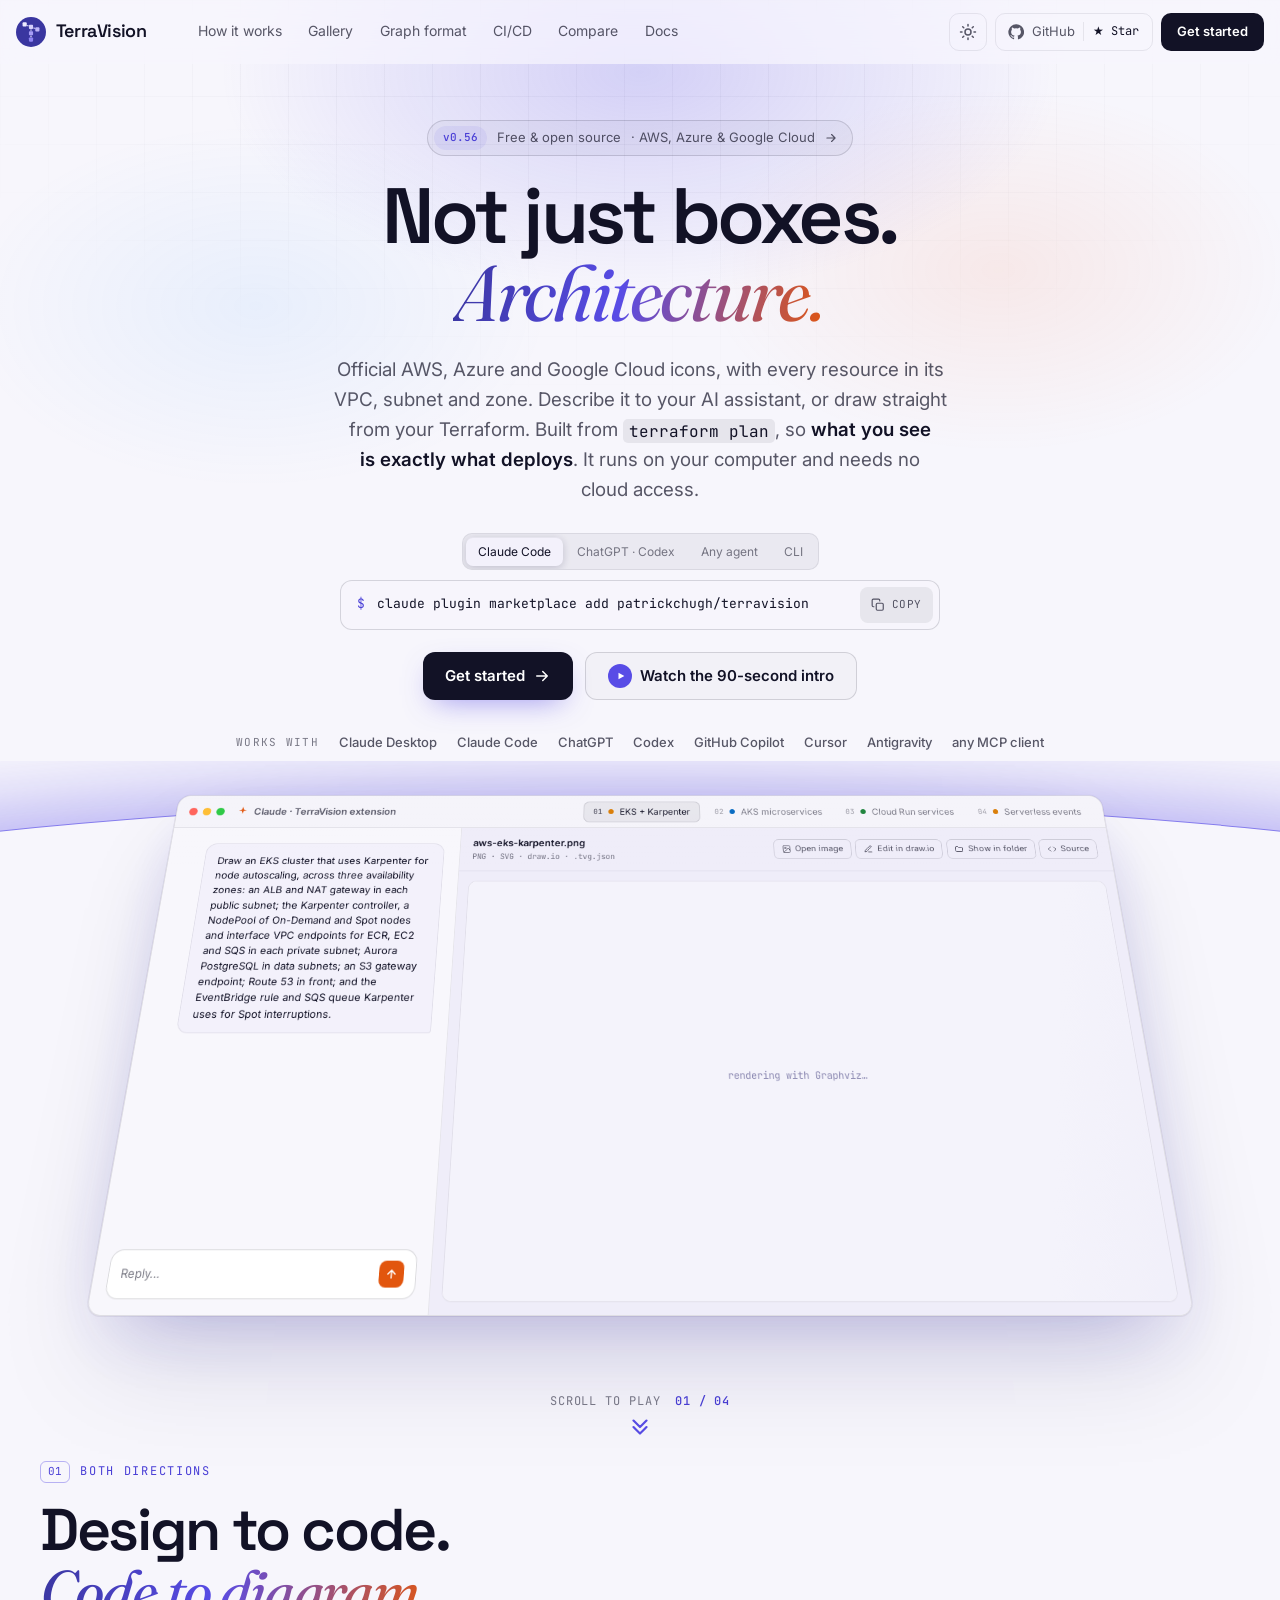
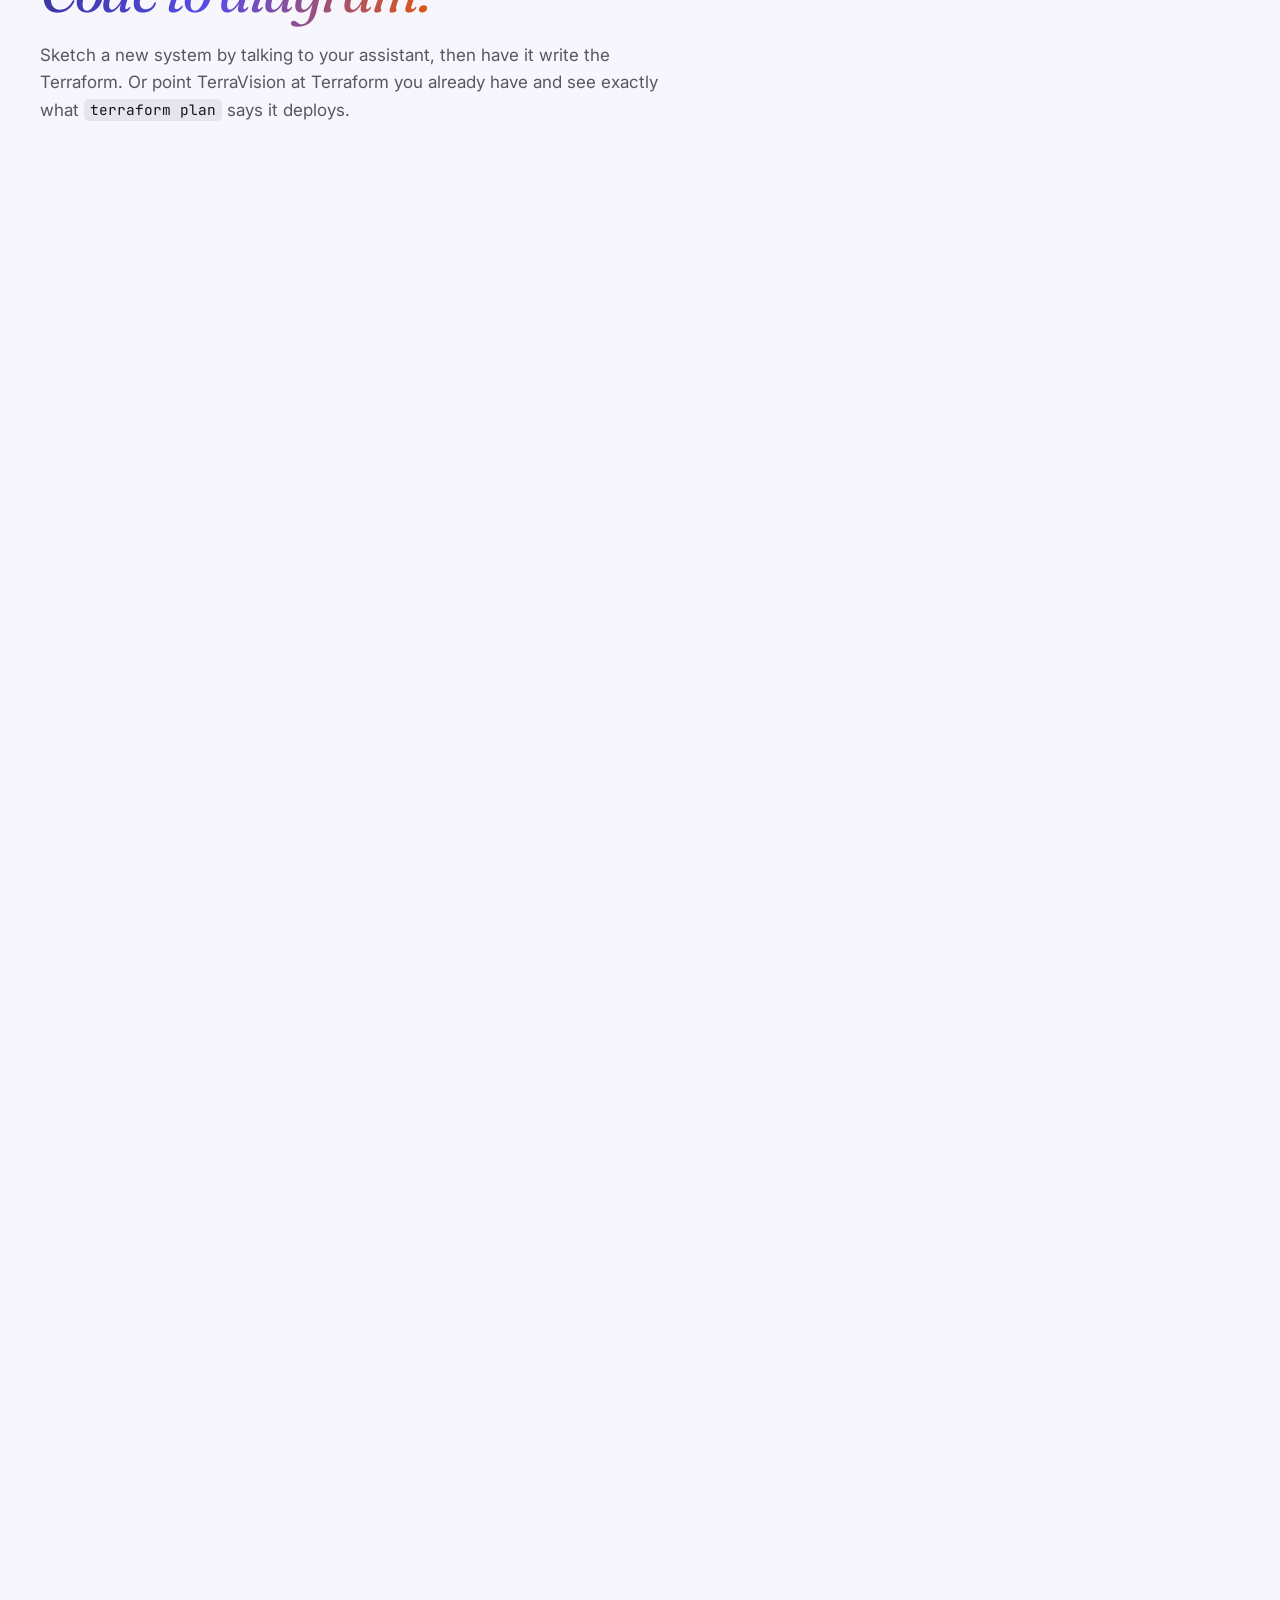
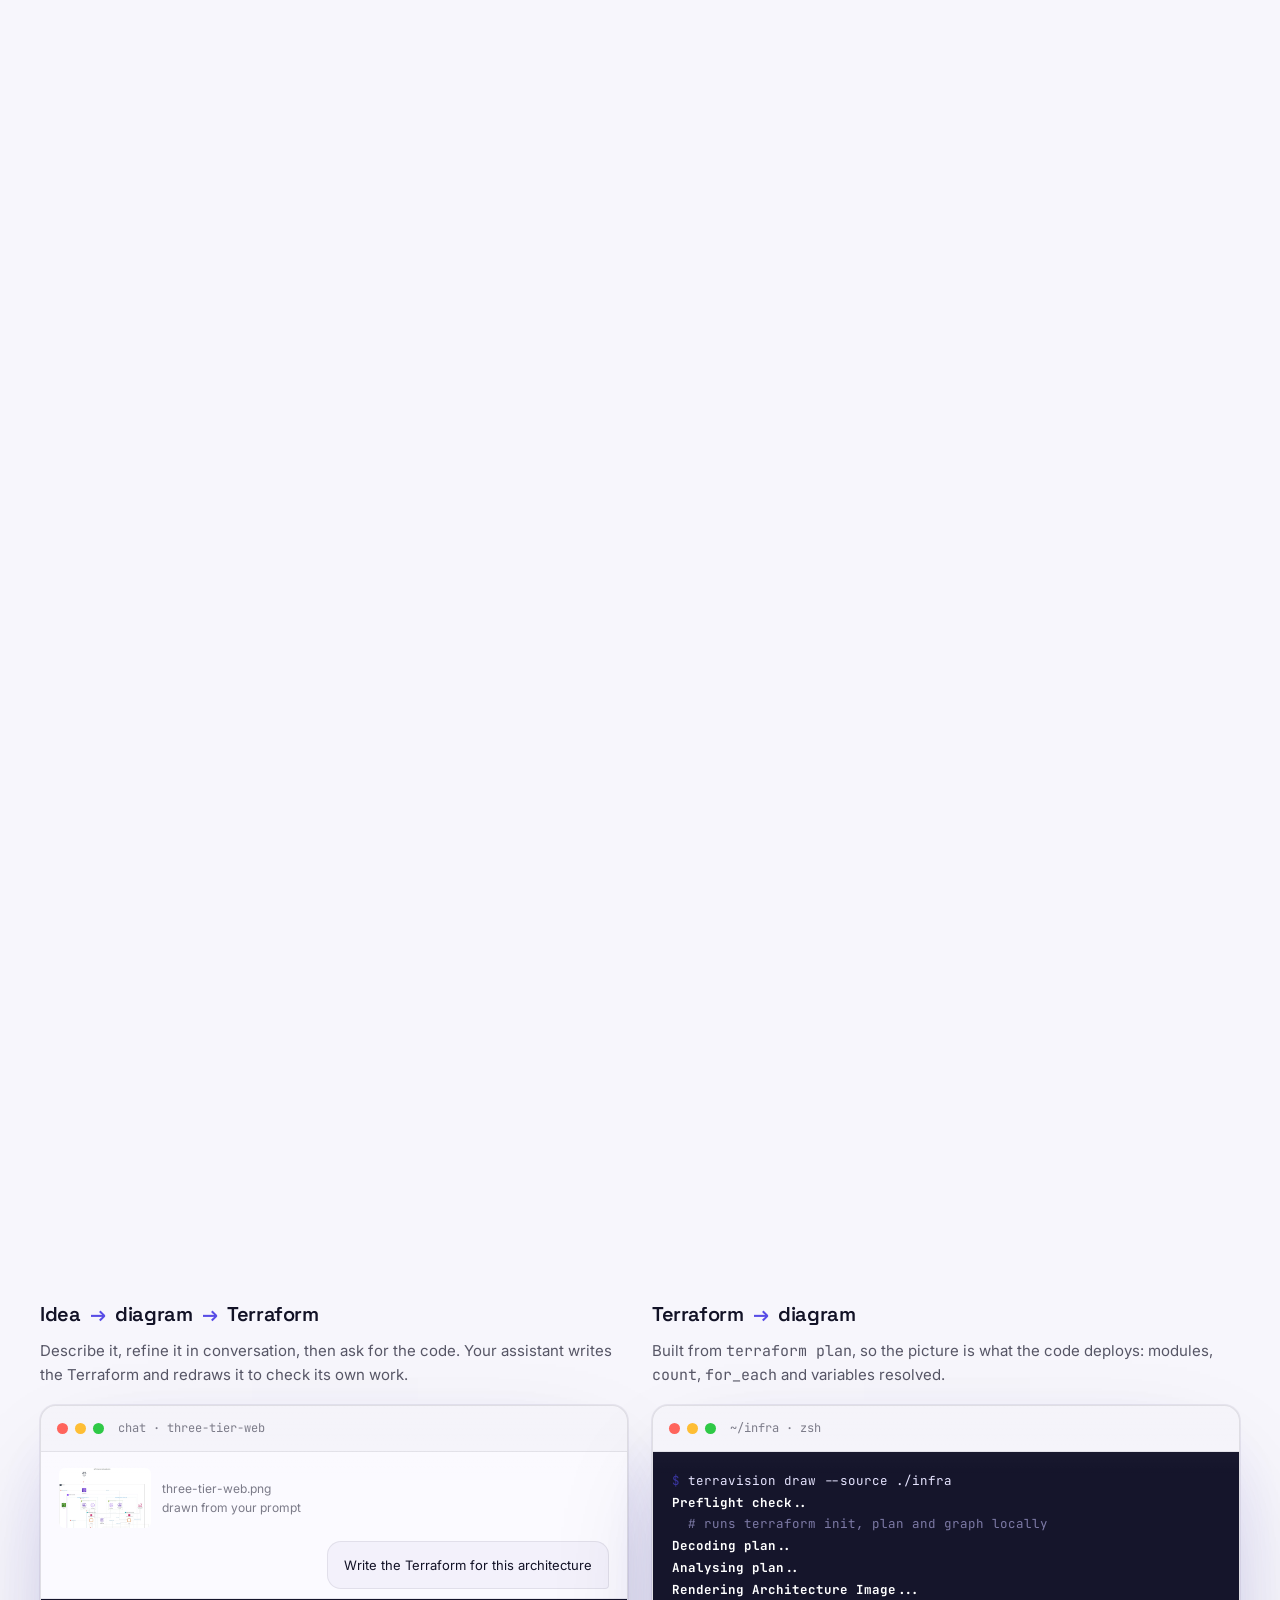
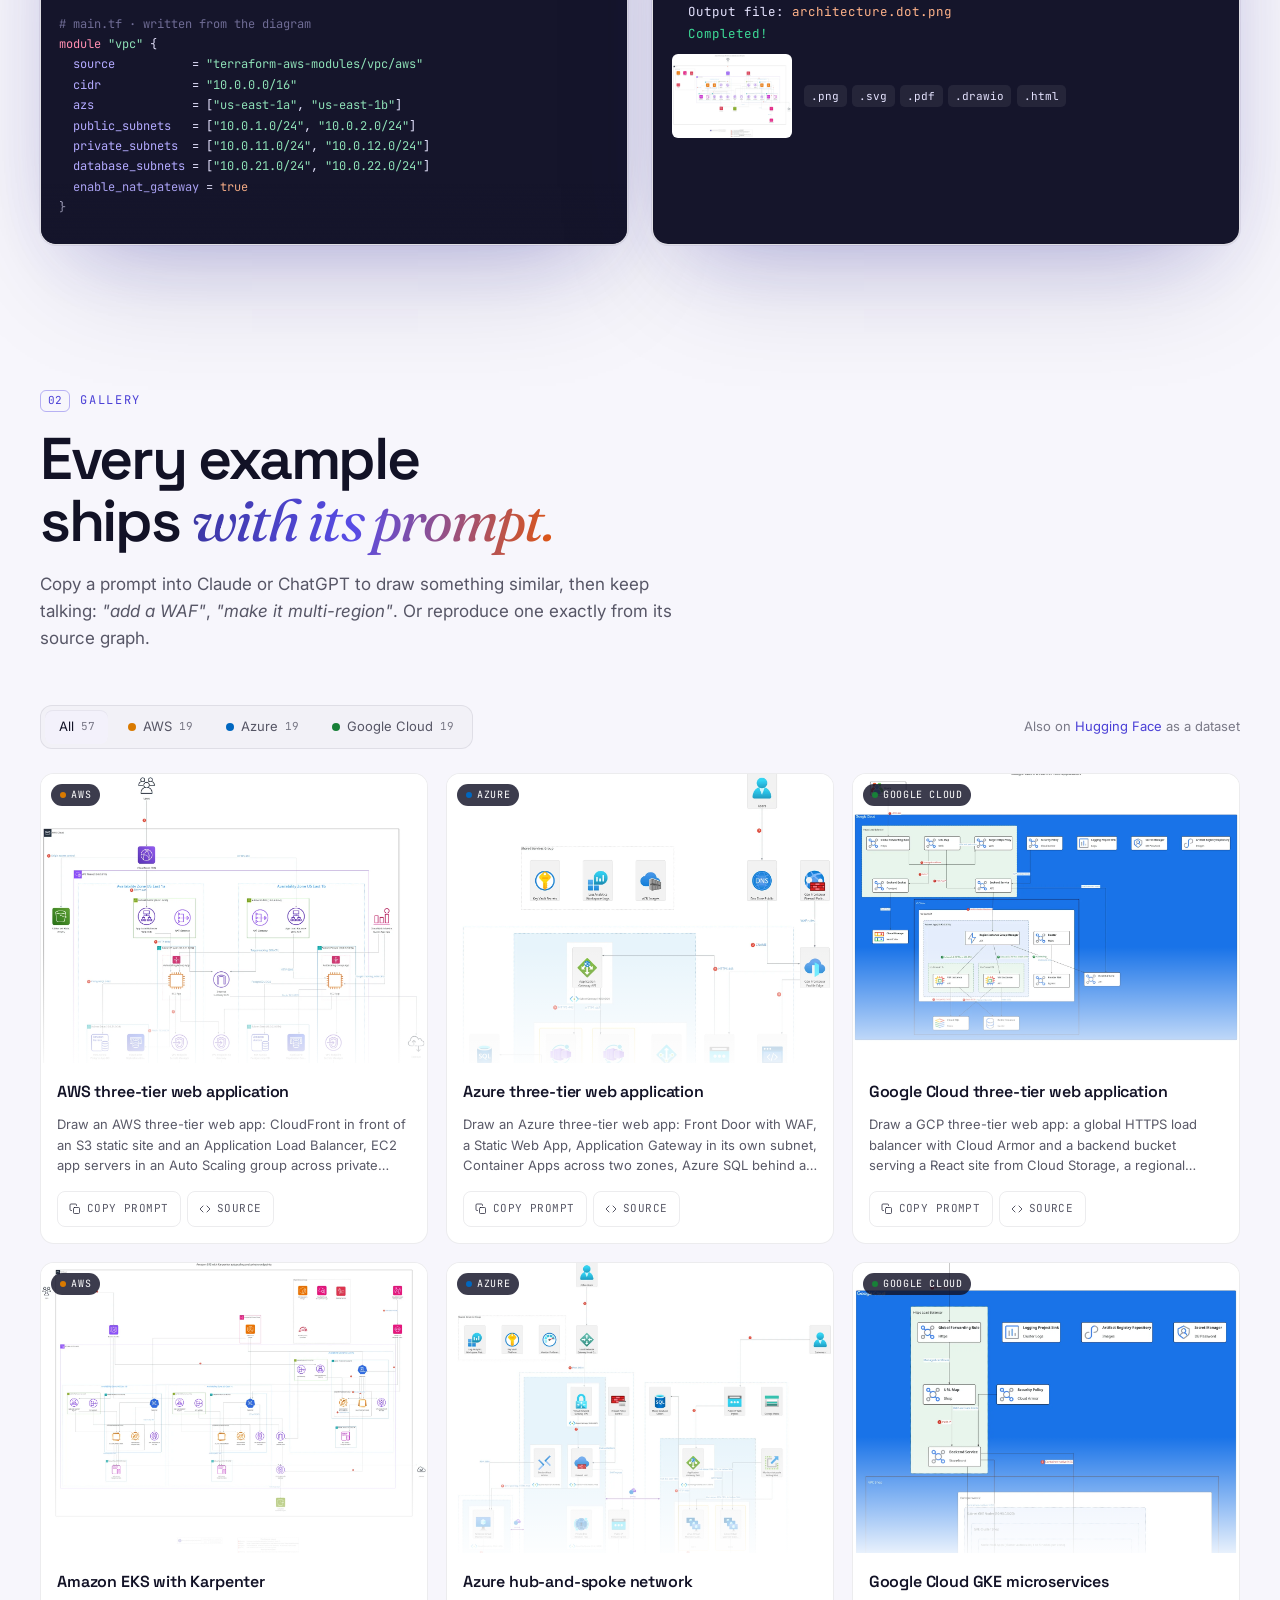
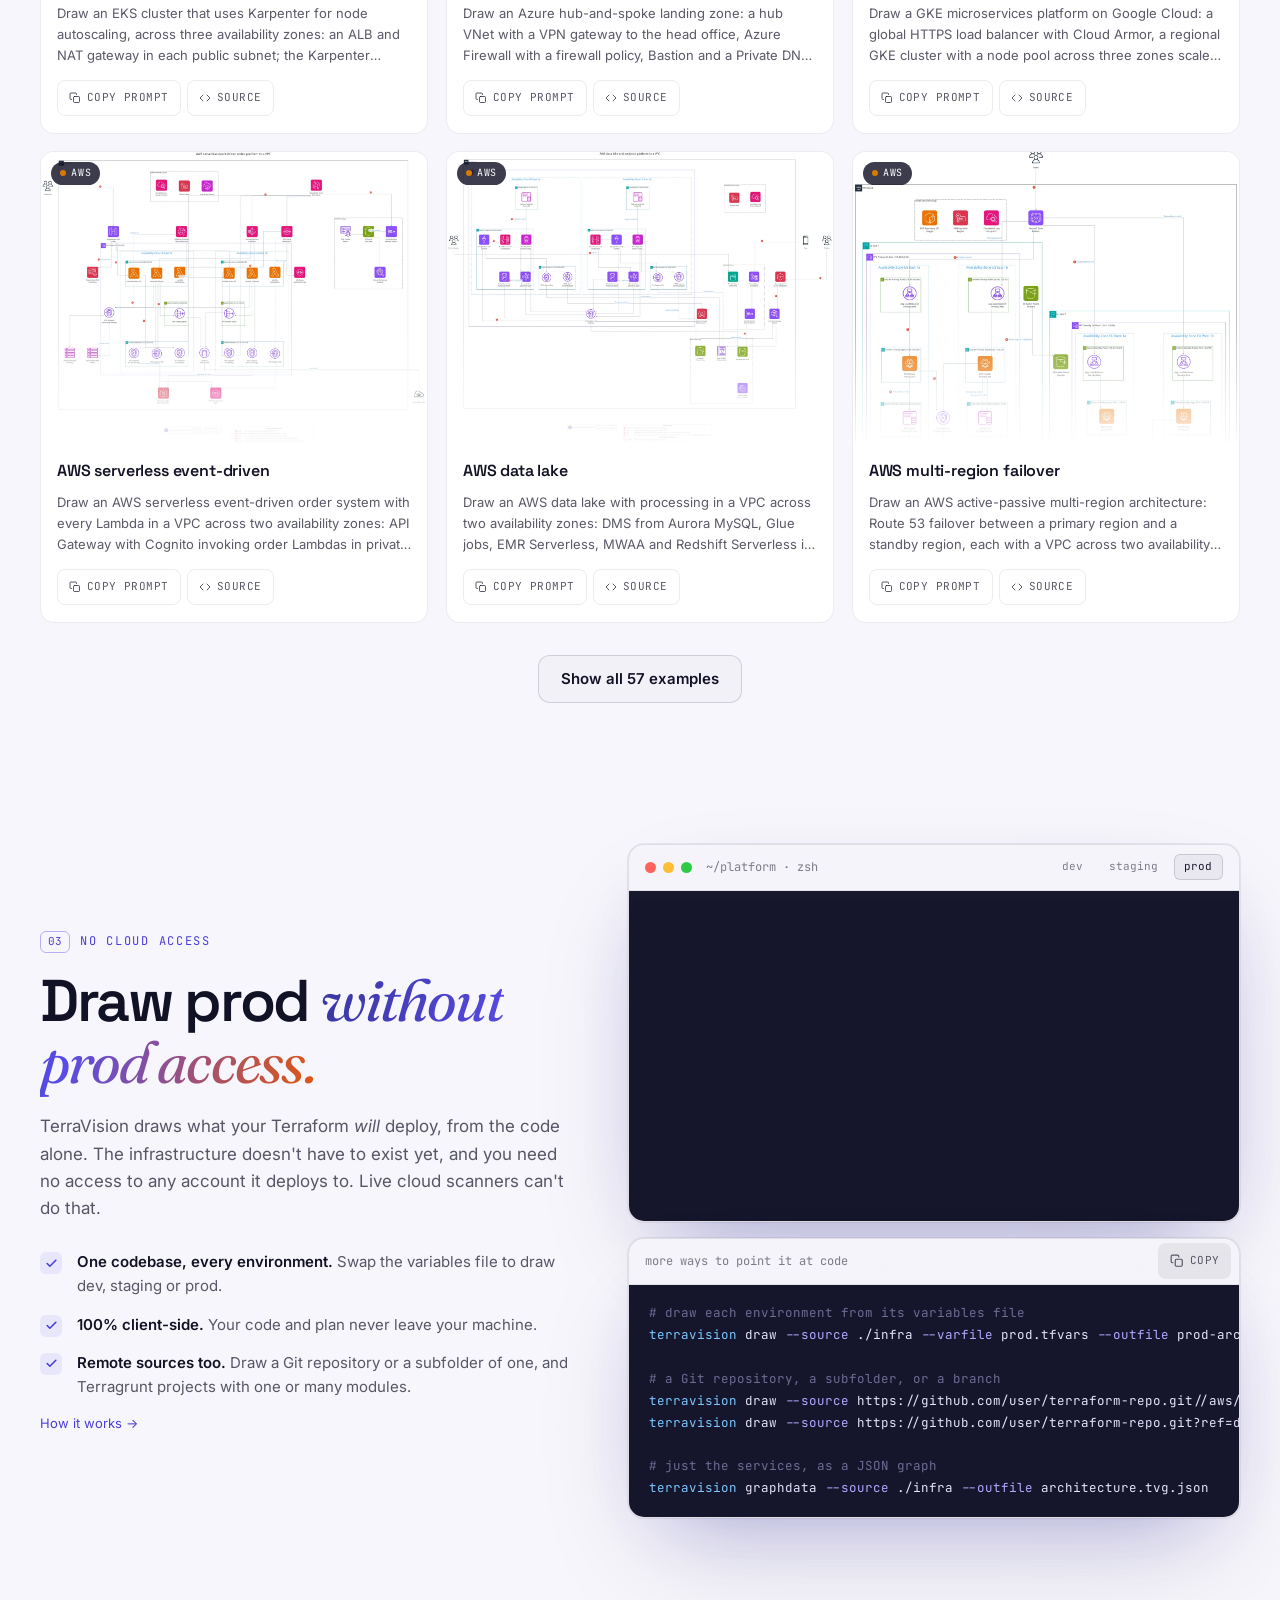
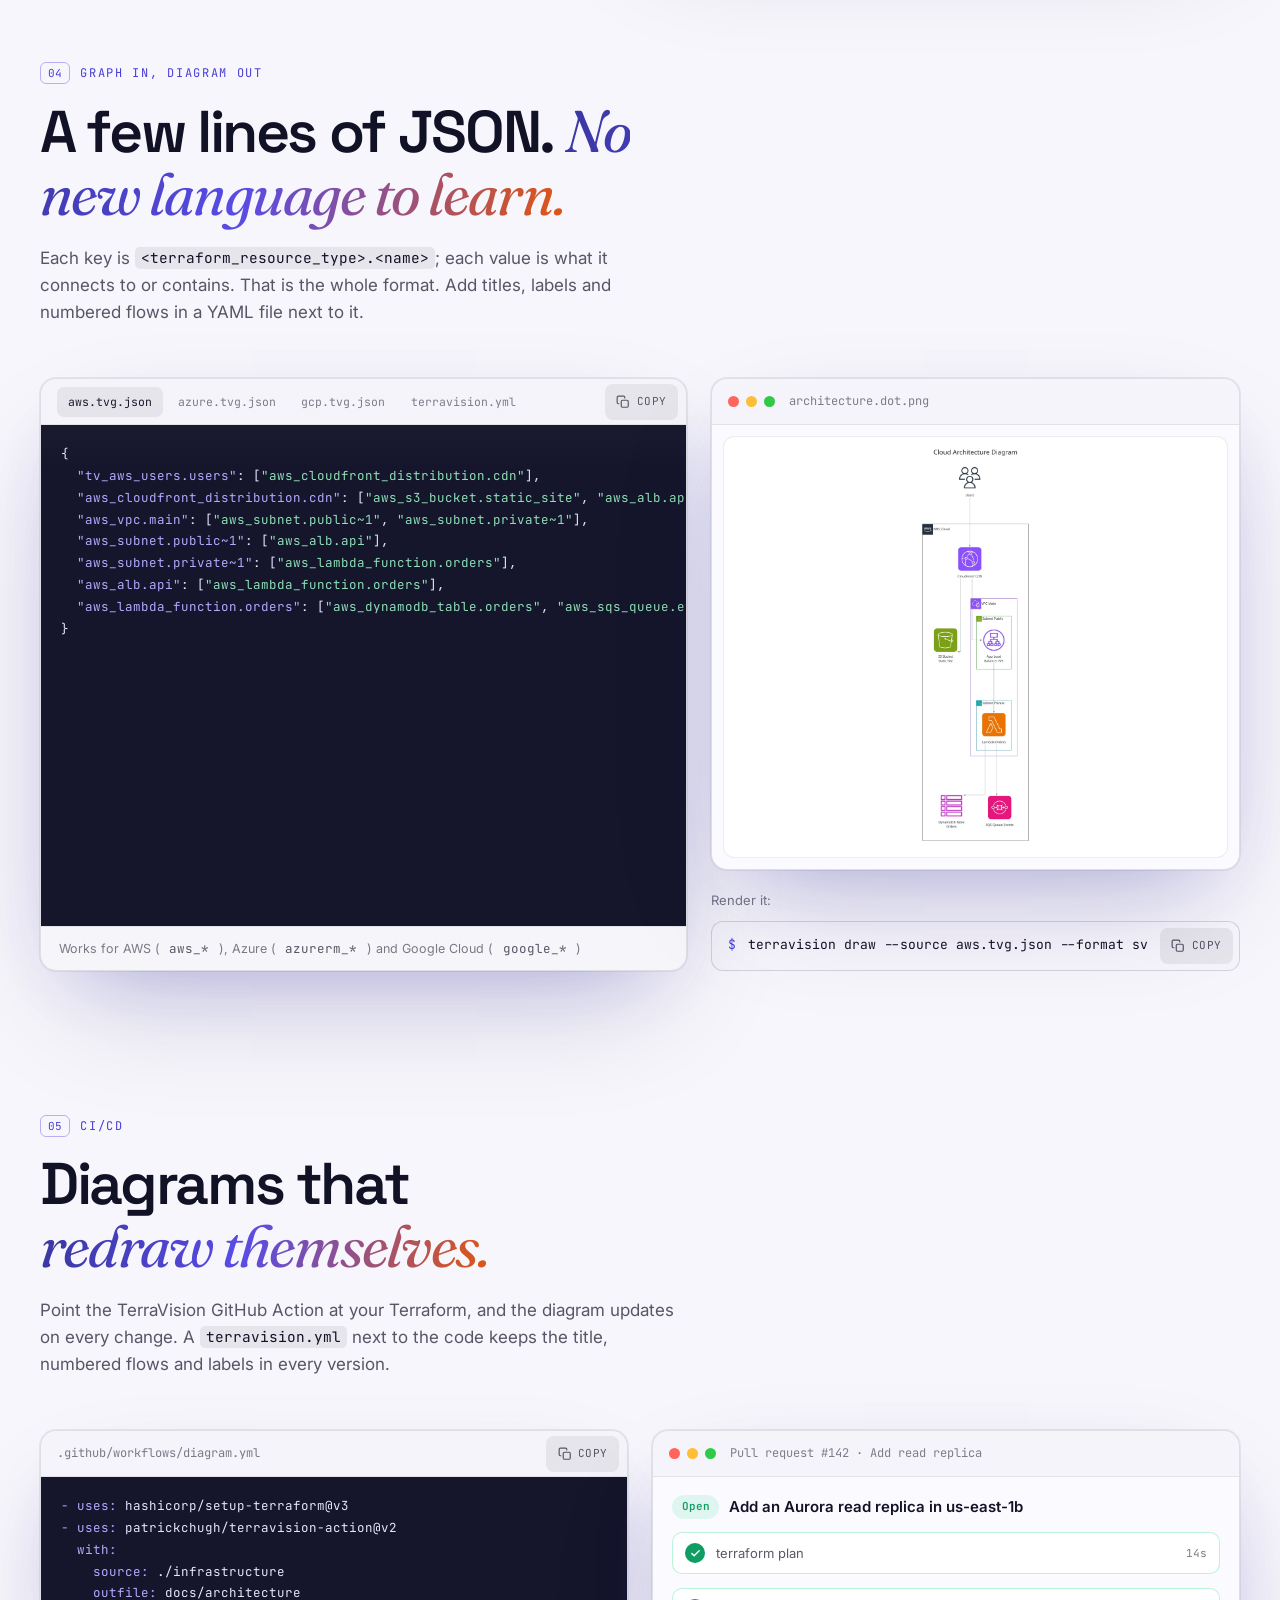
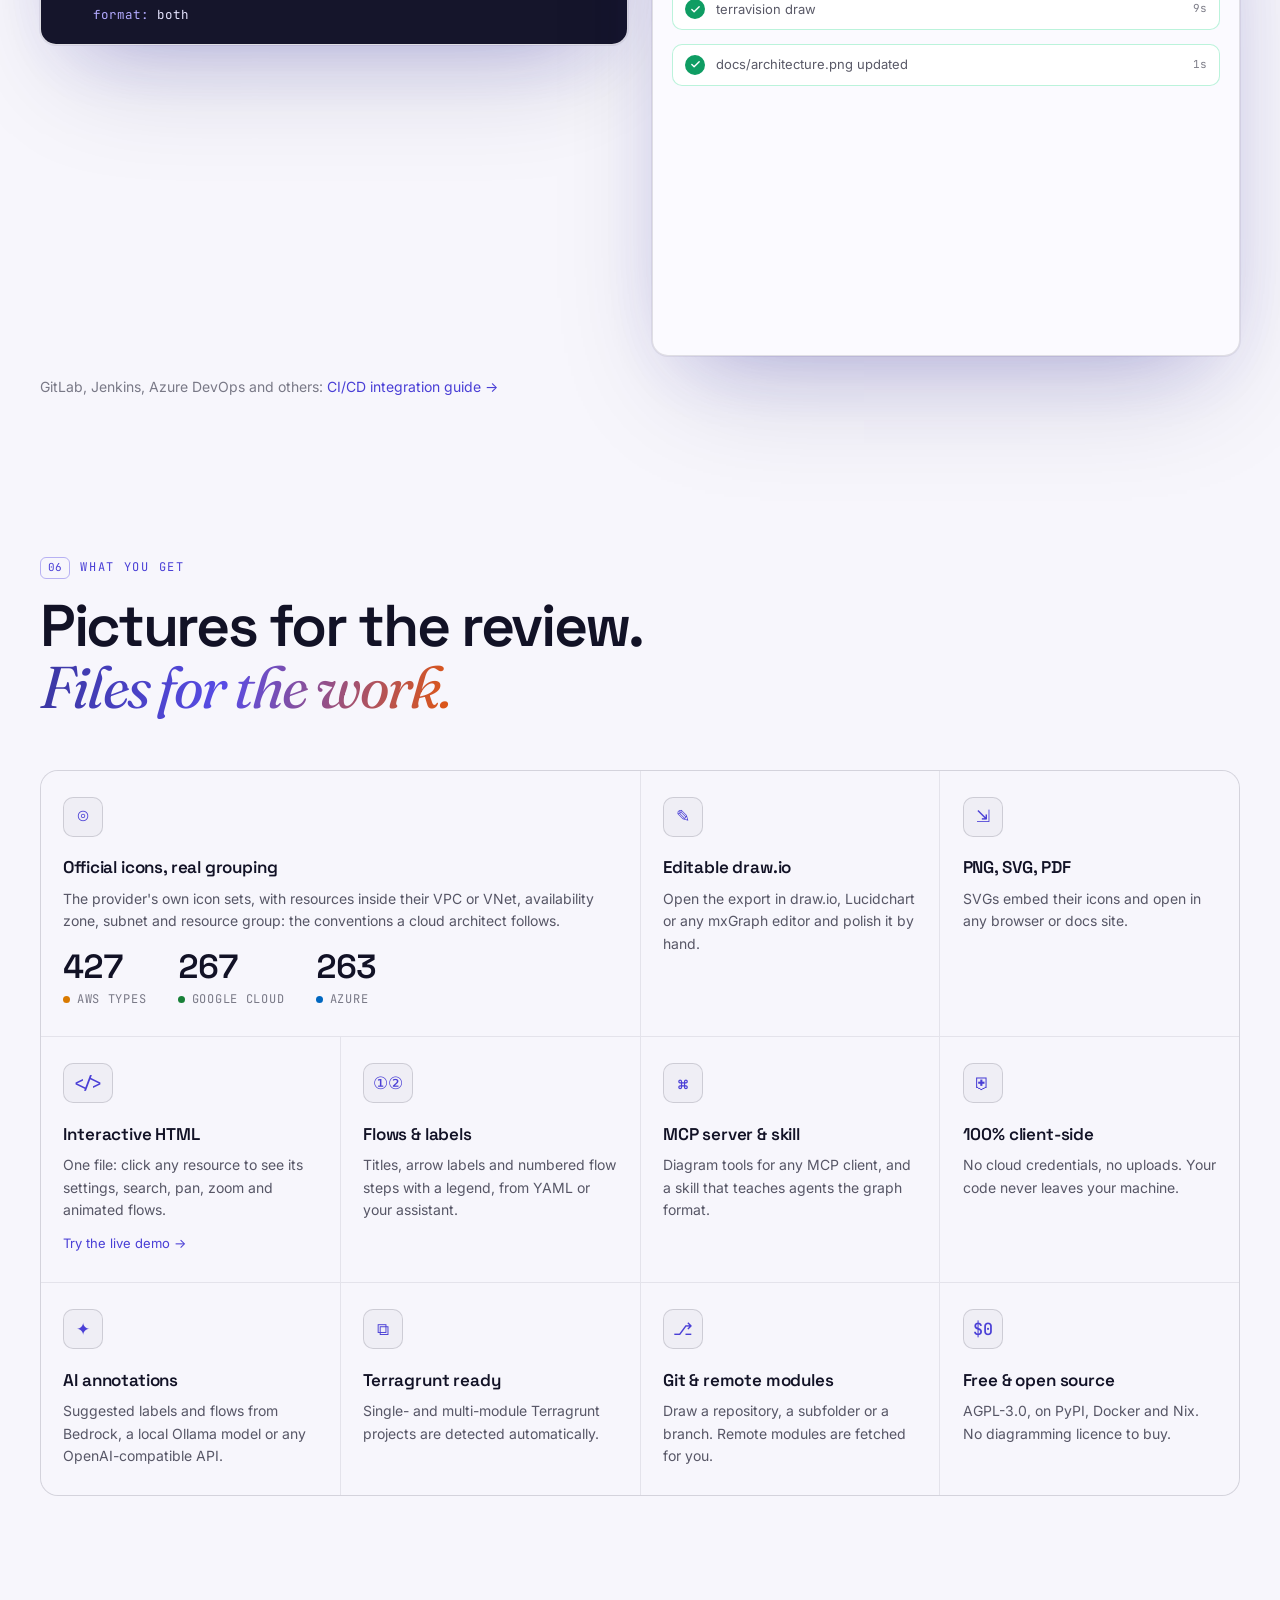
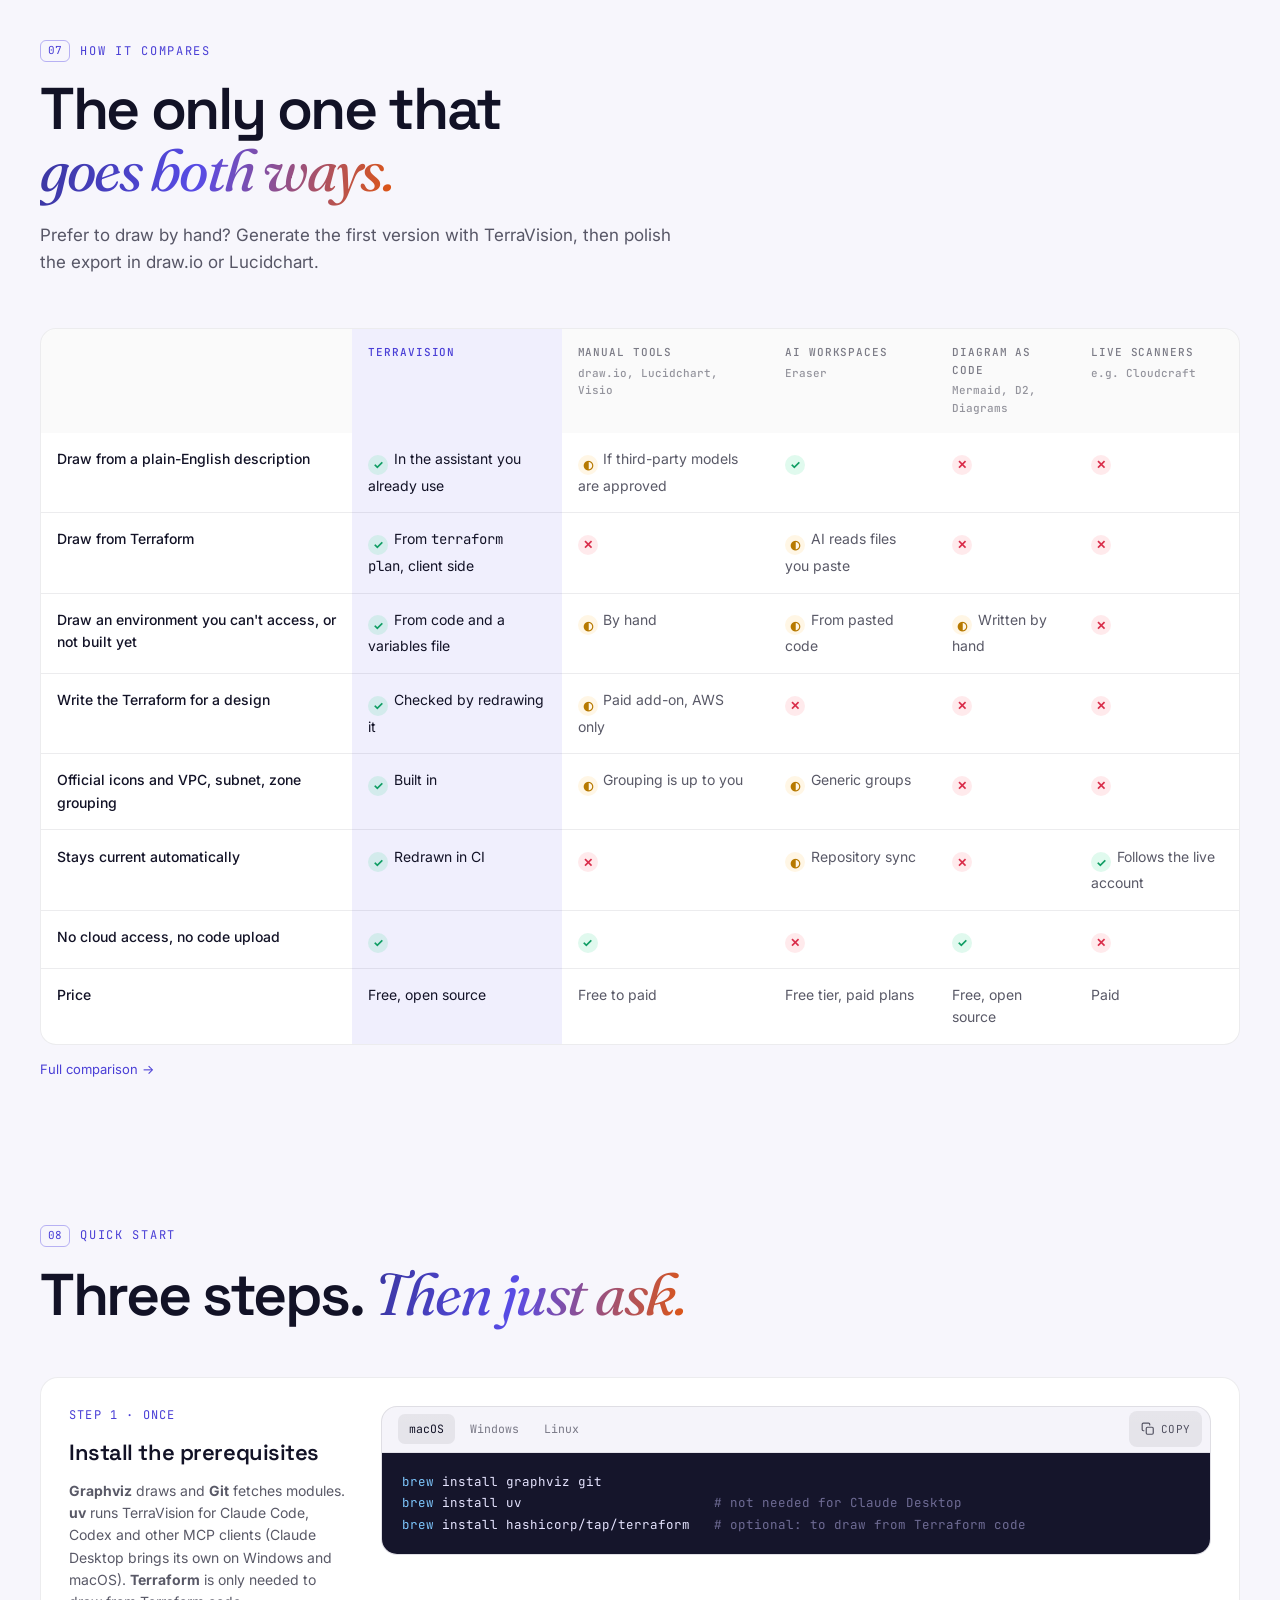
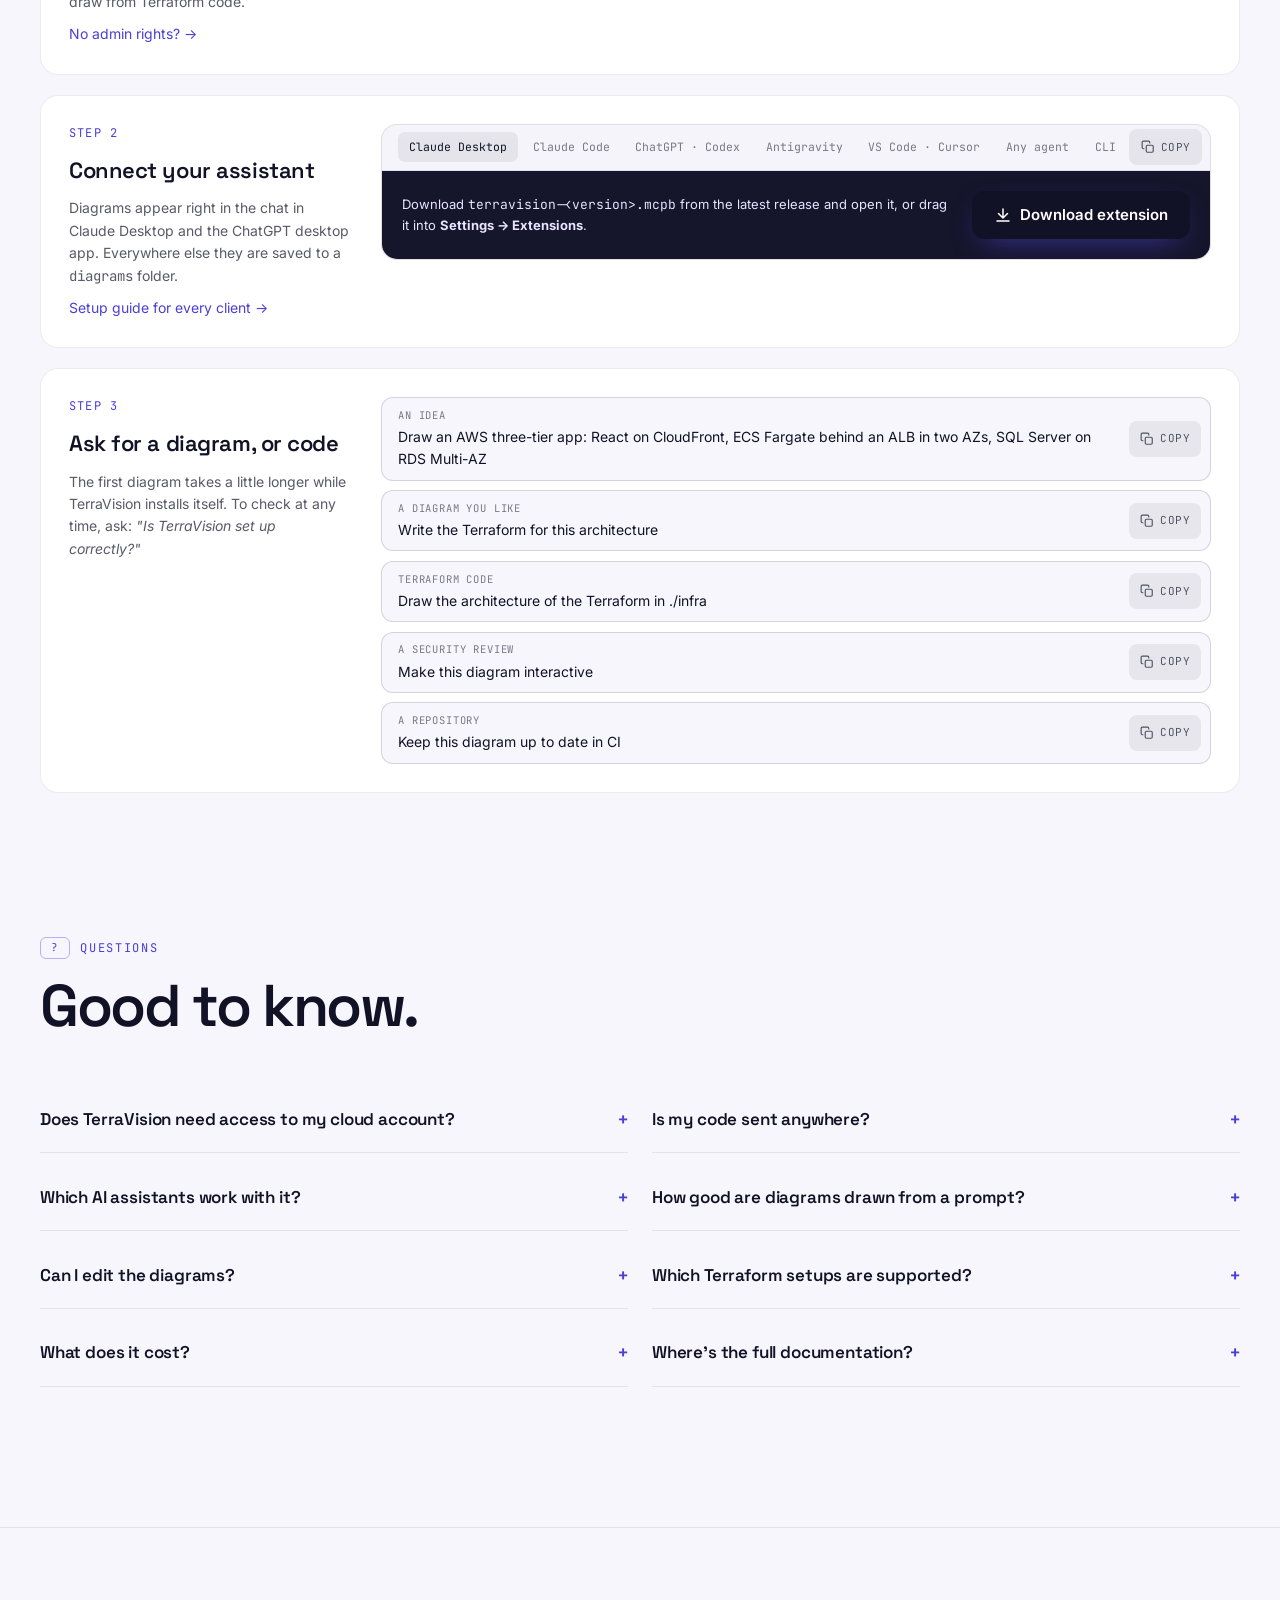
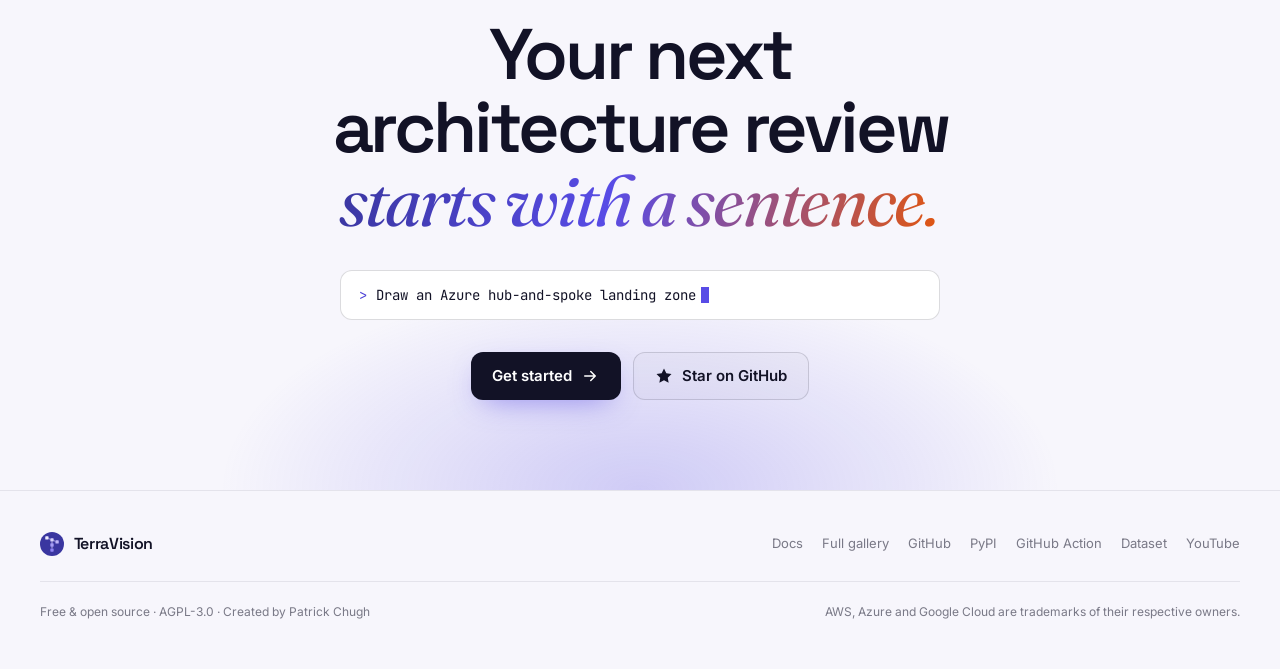
==== index.html @ 89a12718 "Add TerraVision marketing site Static landing page for terravision.online: hero with install switche" ====
<!doctype html>
<html lang="en">
<head>
  <meta charset="utf-8">
  <meta name="viewport" content="width=device-width, initial-scale=1">
  <title>TerraVision · Cloud architecture diagrams from a prompt or your Terraform</title>
  <meta name="description" content="Free, open-source cloud architecture diagrams for AWS, Azure and Google Cloud with the official icons. Ask Claude, ChatGPT or any MCP agent in plain words, or draw what your Terraform deploys. Runs on your machine.">
  <meta name="theme-color" content="#0a0a14">
  <meta property="og:type" content="website">
  <meta property="og:title" content="TerraVision: not just boxes. Architecture.">
  <meta property="og:description" content="AWS, Azure and Google Cloud architecture diagrams with official icons, from a prompt in Claude or ChatGPT or from your Terraform. Free and open source.">
  <meta property="og:image" content="assets/og-image.png">
  <meta name="twitter:card" content="summary_large_image">
  <link rel="icon" href="assets/logo/favicon.ico" sizes="any">
  <link rel="icon" href="assets/logo/terravision-icon.svg" type="image/svg+xml">
  <link rel="apple-touch-icon" href="assets/logo/apple-touch-icon.png">
  <script>
    // Apply the saved theme before first paint, so there is no flash
    try { var t = localStorage.getItem('tv-theme'); if (t === 'light' || t === 'dark') document.documentElement.setAttribute('data-theme', t); } catch (e) {}
  </script>
  <link rel="preconnect" href="https://fonts.googleapis.com">
  <link rel="preconnect" href="https://fonts.gstatic.com" crossorigin>
  <link href="https://fonts.googleapis.com/css2?family=Fraunces:ital,opsz,wght@1,9..144,400&family=Inter:wght@400;500;600;700&family=JetBrains+Mono:wght@400;500;700&family=Space+Grotesk:wght@500;600;700&display=swap" rel="stylesheet">
  <link rel="stylesheet" href="css/site.css">
  <link rel="preload" as="image" href="assets/gallery/aws-eks-karpenter.webp">
</head>
<body>

<!-- Icon sprite -->
<svg width="0" height="0" style="position:absolute" aria-hidden="true">
  <symbol id="i-copy" viewBox="0 0 24 24" fill="none" stroke="currentColor" stroke-width="2" stroke-linecap="round" stroke-linejoin="round"><rect x="9" y="9" width="12" height="12" rx="2"/><path d="M5 15H4a2 2 0 0 1-2-2V4a2 2 0 0 1 2-2h9a2 2 0 0 1 2 2v1"/></symbol>
  <symbol id="i-check" viewBox="0 0 24 24" fill="none" stroke="currentColor" stroke-width="3" stroke-linecap="round" stroke-linejoin="round"><path d="M20 6 9 17l-5-5"/></symbol>
  <symbol id="i-github" viewBox="0 0 24 24" fill="currentColor"><path d="M12 .5a11.5 11.5 0 0 0-3.64 22.41c.58.1.79-.25.79-.56v-2c-3.2.7-3.88-1.37-3.88-1.37-.52-1.33-1.28-1.69-1.28-1.69-1.04-.71.08-.7.08-.7 1.16.08 1.77 1.19 1.77 1.19 1.03 1.76 2.7 1.25 3.36.96.1-.75.4-1.25.73-1.54-2.55-.29-5.24-1.28-5.24-5.68 0-1.25.45-2.28 1.18-3.08-.12-.29-.51-1.46.11-3.04 0 0 .97-.31 3.17 1.18a11 11 0 0 1 5.77 0c2.2-1.49 3.17-1.18 3.17-1.18.62 1.58.23 2.75.11 3.04.74.8 1.18 1.83 1.18 3.08 0 4.41-2.69 5.38-5.25 5.67.41.36.78 1.06.78 2.14v3.17c0 .31.21.67.8.56A11.5 11.5 0 0 0 12 .5Z"/></symbol>
  <symbol id="i-sun" viewBox="0 0 24 24" fill="none" stroke="currentColor" stroke-width="2" stroke-linecap="round"><circle cx="12" cy="12" r="4"/><path d="M12 2v2M12 20v2M4.93 4.93l1.41 1.41M17.66 17.66l1.41 1.41M2 12h2M20 12h2M4.93 19.07l1.41-1.41M17.66 6.34l1.41-1.41"/></symbol>
  <symbol id="i-moon" viewBox="0 0 24 24" fill="none" stroke="currentColor" stroke-width="2" stroke-linecap="round" stroke-linejoin="round"><path d="M21 12.8A9 9 0 1 1 11.2 3a7 7 0 0 0 9.8 9.8Z"/></symbol>
  <symbol id="i-play" viewBox="0 0 24 24" fill="currentColor"><path d="M6 4v16l14-8z"/></symbol>
  <symbol id="i-arrow" viewBox="0 0 24 24" fill="none" stroke="currentColor" stroke-width="2" stroke-linecap="round" stroke-linejoin="round"><path d="M5 12h14M13 6l6 6-6 6"/></symbol>
  <symbol id="i-ext" viewBox="0 0 24 24" fill="none" stroke="currentColor" stroke-width="2" stroke-linecap="round" stroke-linejoin="round"><path d="M14 4h6v6M20 4 10 14M18 14v5a1 1 0 0 1-1 1H5a1 1 0 0 1-1-1V7a1 1 0 0 1 1-1h5"/></symbol>
  <symbol id="i-down" viewBox="0 0 24 24" fill="none" stroke="currentColor" stroke-width="2" stroke-linecap="round" stroke-linejoin="round"><path d="M12 4v12M6 10l6 6 6-6M4 20h16"/></symbol>
  <symbol id="i-image" viewBox="0 0 24 24" fill="none" stroke="currentColor" stroke-width="2" stroke-linecap="round" stroke-linejoin="round"><rect x="3" y="3" width="18" height="18" rx="2"/><circle cx="9" cy="9" r="2"/><path d="m21 15-5-5L5 21"/></symbol>
  <symbol id="i-pen" viewBox="0 0 24 24" fill="none" stroke="currentColor" stroke-width="2" stroke-linecap="round" stroke-linejoin="round"><path d="M12 20h9M16.5 3.5a2.1 2.1 0 0 1 3 3L7 19l-4 1 1-4Z"/></symbol>
  <symbol id="i-folder" viewBox="0 0 24 24" fill="none" stroke="currentColor" stroke-width="2" stroke-linecap="round" stroke-linejoin="round"><path d="M3 7a2 2 0 0 1 2-2h4l2 2h8a2 2 0 0 1 2 2v8a2 2 0 0 1-2 2H5a2 2 0 0 1-2-2Z"/></symbol>
  <symbol id="i-code" viewBox="0 0 24 24" fill="none" stroke="currentColor" stroke-width="2" stroke-linecap="round" stroke-linejoin="round"><path d="m16 18 6-6-6-6M8 6l-6 6 6 6"/></symbol>
  <symbol id="i-x" viewBox="0 0 24 24" fill="none" stroke="currentColor" stroke-width="2" stroke-linecap="round"><path d="M18 6 6 18M6 6l12 12"/></symbol>
  <symbol id="i-send" viewBox="0 0 24 24" fill="none" stroke="currentColor" stroke-width="2.5" stroke-linecap="round" stroke-linejoin="round"><path d="M12 19V5M5 12l7-7 7 7"/></symbol>
  <symbol id="i-spark" viewBox="0 0 24 24" fill="currentColor"><path d="M12 2l1.8 6.2L20 10l-6.2 1.8L12 18l-1.8-6.2L4 10l6.2-1.8z"/></symbol>
  <symbol id="i-chevrons" viewBox="0 0 24 24" fill="none" stroke="currentColor" stroke-width="2" stroke-linecap="round" stroke-linejoin="round"><path d="m6 7 6 6 6-6M6 13l6 6 6-6"/></symbol>
  <symbol id="i-star" viewBox="0 0 24 24" fill="currentColor"><path d="m12 2 3.1 6.3 6.9 1-5 4.9 1.2 6.8L12 17.8 5.8 21l1.2-6.8-5-4.9 6.9-1z"/></symbol>
</svg>

<header class="nav" id="nav">
  <div class="nav-inner">
    <a class="brand" href="#top" aria-label="TerraVision home"><img src="assets/logo/terravision-icon.svg" alt="" width="30" height="30">TerraVision</a>
    <nav class="nav-links" aria-label="Sections">
      <a href="#how">How it works</a>
      <a href="#gallery">Gallery</a>
      <a href="#graph">Graph format</a>
      <a href="#ci">CI/CD</a>
      <a href="#compare">Compare</a>
      <a href="https://patrickchugh.github.io/terravision/">Docs</a>
    </nav>
    <div class="nav-right">
      <button class="icon-btn theme-toggle" type="button" aria-label="Switch light or dark theme">
        <svg class="i-moon"><use href="#i-moon"/></svg><svg class="i-sun"><use href="#i-sun"/></svg>
      </button>
      <a class="gh-btn" href="https://github.com/patrickchugh/terravision" aria-label="TerraVision on GitHub">
        <svg><use href="#i-github"/></svg><span class="label">GitHub</span><span class="stars" data-stars>★ Star</span>
      </a>
      <a class="nav-cta" href="#start">Get started</a>
    </div>
  </div>
</header>

<main id="top">

  <!-- HERO -->
  <section class="hero">
    <div class="hero-glow" aria-hidden="true"></div>
    <div class="wrap">
      <a class="pill" href="https://github.com/patrickchugh/terravision/releases/latest">
        <b data-version>v0.56</b> Free &amp; open source<span class="pill-more"> · AWS, Azure &amp; Google Cloud</span>
        <svg><use href="#i-arrow"/></svg>
      </a>
      <h1><span class="l1">Not just boxes.</span> <span class="l2"><em>Architecture.</em></span></h1>
      <p class="hero-copy">Official AWS, Azure and Google Cloud icons, with every resource in its VPC, subnet and zone. Describe it to your AI assistant, or draw straight from your Terraform. Built from <code>terraform plan</code>, so <strong>what you see is exactly what deploys</strong>. It runs on your computer and needs no cloud access.</p>

      <div class="hero-install">
        <div class="seg" role="tablist" aria-label="Install for">
          <span class="seg-thumb" aria-hidden="true"></span>
          <button type="button" role="tab" aria-selected="true" data-cmd="claude plugin marketplace add patrickchugh/terravision">Claude Code</button>
          <button type="button" role="tab" aria-selected="false" data-cmd="codex plugin marketplace add https://github.com/patrickchugh/terravision">ChatGPT · Codex</button>
          <button type="button" role="tab" aria-selected="false" data-cmd="npx skills add patrickchugh/terravision">Any agent</button>
          <button type="button" role="tab" aria-selected="false" data-cmd="pipx install terravision">CLI</button>
        </div>
        <div class="cmd-chip">
          <span class="prompt">$</span>
          <code id="hero-cmd">claude plugin marketplace add patrickchugh/terravision</code>
          <button class="copy-btn" type="button" data-copy="#hero-cmd"><svg class="i-copy"><use href="#i-copy"/></svg><svg class="i-check"><use href="#i-check"/></svg>Copy</button>
        </div>
      </div>

      <div class="hero-ctas">
        <a class="btn btn-primary" href="#start">Get started <svg><use href="#i-arrow"/></svg></a>
        <button class="btn btn-ghost" type="button" data-video><span class="play"><svg><use href="#i-play"/></svg></span>Watch the 90-second intro</button>
      </div>

      <div class="agents" aria-label="Works with">
        <span>Works with</span>
        <b>Claude Desktop</b><b>Claude Code</b><b>ChatGPT</b><b>Codex</b><b>GitHub Copilot</b><b>Cursor</b><b>Antigravity</b><b>any MCP client</b>
      </div>
    </div>
    <div class="horizon" aria-hidden="true"><div class="horizon-arc"></div></div>
  </section>

  <!-- STAGE: pinned window; scrolling plays four prompts -->
  <section class="stage" id="tour" aria-labelledby="tour-title">
    <h2 class="sr-only" id="tour-title">See TerraVision draw four architectures in a chat</h2>
    <div class="stage-pin">
      <div class="window stage-window" id="stage-window">
        <div class="window-bar">
          <span class="dots" aria-hidden="true"><i></i><i></i><i></i></span>
          <span class="app-name"><svg class="spark"><use href="#i-spark"/></svg>Claude · TerraVision extension</span>
          <div class="tabs-rail" role="tablist" aria-label="Examples" id="stage-tabs"></div>
        </div>
        <div class="app-body">
          <div class="chat">
            <div class="chat-scroll" aria-live="polite">
              <div class="msg-user"><span class="typed" id="st-prompt"></span><span class="caret" id="st-caret"></span></div>
              <div class="msg-ai">
                <p class="beat" data-beat="1">I'll draw this with TerraVision, using the official <strong id="st-cloud">AWS</strong> icons.</p>
                <div class="tool-call beat" data-beat="1" id="st-tool">
                  <span class="t-ico"><img src="assets/logo/terravision-icon.svg" alt=""></span>
                  <span class="t-name">terravision · <b>render_graph</b></span>
                  <span class="t-status"><span class="spinner"></span><span class="t-done">✓ done</span></span>
                </div>
                <p class="beat" data-beat="2" id="st-reply">Here it is: every resource sits in its VPC, availability zone and subnet. Saved as PNG, SVG and an editable draw.io file.</p>
                <div class="suggest beat" data-beat="3"><span>Show how a request flows</span><span>Write the Terraform</span><span>Add a WAF</span></div>
              </div>
            </div>
            <div class="chat-input" aria-hidden="true">Reply…<span class="send"><svg><use href="#i-send"/></svg></span></div>
          </div>
          <div class="artifact">
            <div class="artifact-head">
              <div class="file"><b id="st-file">aws-eks-karpenter.png</b><span>PNG · SVG · draw.io · .tvg.json</span></div>
              <div class="artifact-tools" aria-hidden="true">
                <span><svg><use href="#i-image"/></svg>Open image</span>
                <span><svg><use href="#i-pen"/></svg>Edit in draw.io</span>
                <span><svg><use href="#i-folder"/></svg>Show in folder</span>
                <span><svg><use href="#i-code"/></svg>Source</span>
              </div>
            </div>
            <div class="canvas" id="st-canvas">
              <div class="skeleton is-idle">rendering with Graphviz…</div>
              <img id="st-img" src="assets/gallery/aws-eks-karpenter.webp" alt="">
              <span class="zoom-hint">click to enlarge</span>
            </div>
          </div>
        </div>
      </div>
      <div class="scroll-cue" id="scroll-cue" aria-hidden="true">
        <span class="cue-text">Scroll to play <b id="cue-step">01 / 04</b></span>
        <svg><use href="#i-chevrons"/></svg>
      </div>
      <!-- The next section's heading peeks out under the pinned window, so the page clearly continues -->
      <div class="wrap stage-next">
        <div class="section-head">
          <span class="kicker"><span class="num">01</span>Both directions</span>
          <h2 class="section-heading">Design to code. <em>Code to diagram.</em></h2>
          <p class="section-body">Sketch a new system by talking to your assistant, then have it write the Terraform. Or point TerraVision at Terraform you already have and see exactly what <code>terraform plan</code> says it deploys.</p>
        </div>
      </div>
    </div>
  </section>

  <!-- 01 HOW IT WORKS -->
  <section class="block" id="how">
    <div class="wrap">
      <div class="duo">
        <div class="duo-card arrive">
          <div class="duo-label">Idea <span class="arrow">→</span> diagram <span class="arrow">→</span> Terraform</div>
          <p>Describe it, refine it in conversation, then ask for the code. Your assistant writes the Terraform and redraws it to check its own work.</p>
          <div class="window run-on-view">
            <div class="window-bar"><span class="dots" aria-hidden="true"><i></i><i></i><i></i></span><span class="window-title">chat · three-tier-web</span></div>
            <div class="mini-chat">
              <div class="thumb"><img src="assets/gallery/three-tier-web.webp" alt="" loading="lazy"><span>three-tier-web.png<br>drawn from your prompt</span></div>
              <div class="msg-user">Write the Terraform for this architecture</div>
            </div>
            <div class="code-pane" aria-label="Terraform written from the diagram">
<span class="ln" style="--d:.7s"><span class="c"># main.tf · written from the diagram</span></span>
<span class="ln" style="--d:.8s"><span class="k">module</span> <span class="s">"vpc"</span> {</span>
<span class="ln" style="--d:.9s">  <span class="y">source</span>           = <span class="s">"terraform-aws-modules/vpc/aws"</span></span>
<span class="ln" style="--d:1.0s">  <span class="y">cidr</span>             = <span class="s">"10.0.0.0/16"</span></span>
<span class="ln" style="--d:1.1s">  <span class="y">azs</span>              = [<span class="s">"us-east-1a"</span>, <span class="s">"us-east-1b"</span>]</span>
<span class="ln" style="--d:1.2s">  <span class="y">public_subnets</span>   = [<span class="s">"10.0.1.0/24"</span>, <span class="s">"10.0.2.0/24"</span>]</span>
<span class="ln" style="--d:1.3s">  <span class="y">private_subnets</span>  = [<span class="s">"10.0.11.0/24"</span>, <span class="s">"10.0.12.0/24"</span>]</span>
<span class="ln" style="--d:1.4s">  <span class="y">database_subnets</span> = [<span class="s">"10.0.21.0/24"</span>, <span class="s">"10.0.22.0/24"</span>]</span>
<span class="ln" style="--d:1.5s">  <span class="y">enable_nat_gateway</span> = <span class="n">true</span></span>
<span class="ln" style="--d:1.6s">}</span>
<span class="ln" style="--d:1.7s"> </span>
<span class="ln" style="--d:1.8s"><span class="k">resource</span> <span class="s">"aws_lb"</span> <span class="s">"web"</span> {</span>
<span class="ln" style="--d:1.9s">  <span class="y">load_balancer_type</span> = <span class="s">"application"</span></span>
<span class="ln" style="--d:2.0s">  <span class="y">subnets</span>            = <span class="f">module</span>.vpc.public_subnets</span>
<span class="ln" style="--d:2.1s">}</span>
<span class="ln" style="--d:2.2s"> </span>
<span class="ln" style="--d:2.3s"><span class="k">resource</span> <span class="s">"aws_autoscaling_group"</span> <span class="s">"app"</span> {</span>
<span class="ln" style="--d:2.4s">  <span class="y">vpc_zone_identifier</span> = <span class="f">module</span>.vpc.private_subnets</span>
<span class="ln" style="--d:2.5s">  <span class="y">min_size</span> = <span class="n">2</span>  <span class="c"># one app server per zone</span></span>
            </div>
          </div>
        </div>

        <div class="duo-card arrive">
          <div class="duo-label">Terraform <span class="arrow">→</span> diagram</div>
          <p>Built from <code>terraform plan</code>, so the picture is what the code deploys: modules, <code>count</code>, <code>for_each</code> and variables resolved.</p>
          <div class="window run-on-view">
            <div class="window-bar"><span class="dots" aria-hidden="true"><i></i><i></i><i></i></span><span class="window-title">~/infra · zsh</span></div>
            <div class="term">
<span class="ln" style="--d:0s"><span class="p">$ </span><span class="cmd" style="--n:32;--t:1s">terravision draw --source ./infra</span></span>
<span class="ln" style="--d:1.2s"><span class="wht">Preflight check..</span></span>
<span class="ln" style="--d:1.5s"><span class="dim">  # runs terraform init, plan and graph locally</span></span>
<span class="ln" style="--d:2.0s"><span class="wht">Decoding plan..</span></span>
<span class="ln" style="--d:2.3s"><span class="wht">Analysing plan..</span></span>
<span class="ln" style="--d:3.0s"><span class="wht">Rendering Architecture Image...</span></span>
<span class="ln" style="--d:3.4s">  Output file: <span class="hl">architecture.dot.png</span></span>
<span class="ln" style="--d:3.6s"><span class="ok">  Completed!</span></span>
              <div class="term-out" style="--d:3.9s">
                <img src="assets/gallery/aws-ecs-fargate-api.webp" alt="" loading="lazy">
                <div class="files"><span>.png</span><span>.svg</span><span>.pdf</span><span>.drawio</span><span>.html</span></div>
              </div>
            </div>
          </div>
        </div>
      </div>
    </div>
  </section>

  <!-- 02 GALLERY -->
  <section class="block" id="gallery">
    <div class="wrap">
      <div class="section-head arrive">
        <span class="kicker"><span class="num">02</span>Gallery</span>
        <h2 class="section-heading">Every example ships <em>with its prompt.</em></h2>
        <p class="section-body">Copy a prompt into Claude or ChatGPT to draw something similar, then keep talking: <em>"add a WAF"</em>, <em>"make it multi-region"</em>. Or reproduce one exactly from its source graph.</p>
      </div>
      <div class="gallery-bar">
        <div class="filters" role="group" aria-label="Filter by cloud" id="filters">
          <button type="button" aria-pressed="true" data-filter="all">All <span class="ct" data-count="all"></span></button>
          <button type="button" aria-pressed="false" data-filter="aws" style="--c:var(--aws)"><span class="prov"></span>AWS <span class="ct" data-count="aws"></span></button>
          <button type="button" aria-pressed="false" data-filter="azure" style="--c:var(--azure)"><span class="prov"></span>Azure <span class="ct" data-count="azure"></span></button>
          <button type="button" aria-pressed="false" data-filter="gcp" style="--c:var(--gcp)"><span class="prov"></span>Google Cloud <span class="ct" data-count="gcp"></span></button>
        </div>
        <div class="gallery-meta">Also on <a href="https://huggingface.co/datasets/patrickchugh/terravision-cloud-diagrams">Hugging Face</a> as a dataset</div>
      </div>
      <div class="grid-gallery" id="gallery-grid"></div>
      <div class="more-row"><button class="btn btn-ghost" type="button" id="gallery-more">Show all examples</button></div>
    </div>
  </section>

  <!-- 03 PROD WITHOUT PROD ACCESS -->
  <section class="block" id="prod">
    <div class="wrap split">
      <div class="arrive">
        <span class="kicker"><span class="num">03</span>No cloud access</span>
        <h2 class="section-heading">Draw prod <em>without prod access.</em></h2>
        <p class="section-body">TerraVision draws what your Terraform <em>will</em> deploy, from the code alone. The infrastructure doesn't have to exist yet, and you need no access to any account it deploys to. Live cloud scanners can't do that.</p>
        <ul class="ticks">
          <li><span class="ck"><svg><use href="#i-check"/></svg></span><span><b>One codebase, every environment.</b> Swap the variables file to draw dev, staging or prod.</span></li>
          <li><span class="ck"><svg><use href="#i-check"/></svg></span><span><b>100% client-side.</b> Your code and plan never leave your machine.</span></li>
          <li><span class="ck"><svg><use href="#i-check"/></svg></span><span><b>Remote sources too.</b> Draw a Git repository or a subfolder of one, and Terragrunt projects with one or many modules.</span></li>
        </ul>
        <p class="note"><a href="https://patrickchugh.github.io/terravision/draw-any-environment/">How it works →</a></p>
      </div>
      <div class="arrive">
        <div class="window env-window run-on-view" id="env-window">
          <div class="window-bar">
            <span class="dots" aria-hidden="true"><i></i><i></i><i></i></span><span class="window-title">~/platform · zsh</span>
            <div class="env-switch" role="group" aria-label="Environment">
              <button type="button" aria-pressed="false" data-env="dev">dev</button>
              <button type="button" aria-pressed="false" data-env="staging">staging</button>
              <button type="button" aria-pressed="true" data-env="prod">prod</button>
            </div>
          </div>
          <div class="term" id="env-term"></div>
        </div>
        <div class="window code-window" style="margin-top:1rem">
          <div class="window-bar"><span class="window-title">more ways to point it at code</span>
            <button class="copy-btn" type="button" data-copy-pane><svg class="i-copy"><use href="#i-copy"/></svg><svg class="i-check"><use href="#i-check"/></svg>Copy</button></div>
          <pre class="code" data-lang="bash"># draw each environment from its variables file
terravision draw --source ./infra --varfile prod.tfvars --outfile prod-architecture

# a Git repository, a subfolder, or a branch
terravision draw --source https://github.com/user/terraform-repo.git//aws/vpc
terravision draw --source https://github.com/user/terraform-repo.git?ref=develop

# just the services, as a JSON graph
terravision graphdata --source ./infra --outfile architecture.tvg.json</pre>
        </div>
      </div>
    </div>
  </section>

  <!-- 04 GRAPH FORMAT -->
  <section class="block" id="graph">
    <div class="wrap">
      <div class="section-head arrive">
        <span class="kicker"><span class="num">04</span>Graph in, diagram out</span>
        <h2 class="section-heading">A few lines of JSON. <em>No new language to learn.</em></h2>
        <p class="section-body">Each key is <code>&lt;terraform_resource_type&gt;.&lt;name&gt;</code>; each value is what it connects to or contains. That is the whole format. Add titles, labels and numbered flows in a YAML file next to it.</p>
      </div>
      <div class="graph-grid">
        <div class="window code-window arrive" id="graph-code">
          <div class="window-bar">
            <div class="code-tabs" role="tablist" aria-label="Example files">
              <button type="button" role="tab" aria-selected="true" data-tab="aws">aws.tvg.json</button>
              <button type="button" role="tab" aria-selected="false" data-tab="azure">azure.tvg.json</button>
              <button type="button" role="tab" aria-selected="false" data-tab="gcp">gcp.tvg.json</button>
              <button type="button" role="tab" aria-selected="false" data-tab="yml">terravision.yml</button>
            </div>
            <button class="copy-btn" type="button" data-copy-pane><svg class="i-copy"><use href="#i-copy"/></svg><svg class="i-check"><use href="#i-check"/></svg>Copy</button>
          </div>
<pre class="code" data-lang="json" data-pane="aws">{
  "tv_aws_users.users": ["aws_cloudfront_distribution.cdn"],
  "aws_cloudfront_distribution.cdn": ["aws_s3_bucket.static_site", "aws_alb.api"],
  "aws_vpc.main": ["aws_subnet.public~1", "aws_subnet.private~1"],
  "aws_subnet.public~1": ["aws_alb.api"],
  "aws_subnet.private~1": ["aws_lambda_function.orders"],
  "aws_alb.api": ["aws_lambda_function.orders"],
  "aws_lambda_function.orders": ["aws_dynamodb_table.orders", "aws_sqs_queue.events"]
}</pre>
<pre class="code" data-lang="json" data-pane="azure" hidden>{
  "tv_azurerm_users.users": ["azurerm_cdn_frontdoor_profile.edge"],
  "azurerm_cdn_frontdoor_profile.edge": ["azurerm_linux_web_app.api"],
  "azurerm_resource_group.app": ["azurerm_virtual_network.main", "azurerm_mssql_database.orders", "azurerm_servicebus_queue.events", "azurerm_key_vault.secrets"],
  "azurerm_virtual_network.main": ["azurerm_subnet.app"],
  "azurerm_subnet.app": ["azurerm_linux_web_app.api"],
  "azurerm_linux_web_app.api": ["azurerm_mssql_database.orders", "azurerm_servicebus_queue.events", "azurerm_key_vault.secrets"]
}</pre>
<pre class="code" data-lang="json" data-pane="gcp" hidden>{
  "tv_gcp_users_icon.users": ["google_compute_global_forwarding_rule.lb"],
  "google_compute_global_forwarding_rule.lb": ["google_cloud_run_v2_service.api"],
  "google_cloud_run_v2_service.api": ["google_sql_database_instance.orders", "google_pubsub_topic.events", "google_storage_bucket.assets"],
  "google_pubsub_topic.events": ["google_cloudfunctions2_function.worker"]
}</pre>
<pre class="code" data-lang="yaml" data-pane="yml" hidden>format: '0.3'
title: AWS three-tier web application
update:
  aws_vpc.main:
    cidr_block: 10.0.0.0/16
connect:
  aws_cloudfront_distribution.cdn:
  - aws_alb.web_alb~1: HTTPS 443
  - aws_s3_bucket.static_assets: Origin access control
  aws_alb.web_alb~1:
  - aws_instance.app~1: HTTP 8080
flows:
  Customer request:
    description: A customer loads a page
    steps:
    - resource: tv_aws_users.users -> aws_cloudfront_distribution.cdn
      xlabel: Request
      detail: The browser requests the site from CloudFront
    - resource: aws_cloudfront_distribution.cdn -> aws_alb.web_alb~1
      xlabel: API call
      detail: API calls go to the load balancer in either zone</pre>
          <div class="code-caption" id="graph-caption">Works for AWS (<code>aws_*</code>), Azure (<code>azurerm_*</code>) and Google Cloud (<code>google_*</code>)</div>
        </div>
        <div class="graph-out arrive">
          <div class="window" style="flex:1">
            <div class="window-bar"><span class="dots" aria-hidden="true"><i></i><i></i><i></i></span><span class="window-title" id="graph-out-name">architecture.dot.png</span></div>
            <div class="canvas is-drawn" id="graph-canvas">
              <img id="graph-img" src="assets/graph/aws.webp" alt="Diagram rendered from the AWS JSON graph" loading="lazy">
            </div>
          </div>
          <div class="render-row">
            <span class="label">Render it:</span>
            <div class="cmd-chip"><span class="prompt">$</span><code id="graph-cmd">terravision draw --source aws.tvg.json --format svg</code>
              <button class="copy-btn" type="button" data-copy="#graph-cmd"><svg class="i-copy"><use href="#i-copy"/></svg><svg class="i-check"><use href="#i-check"/></svg>Copy</button></div>
          </div>
        </div>
      </div>
    </div>
  </section>

  <!-- 05 CI/CD -->
  <section class="block" id="ci">
    <div class="wrap">
      <div class="section-head arrive">
        <span class="kicker"><span class="num">05</span>CI/CD</span>
        <h2 class="section-heading">Diagrams that <em>redraw themselves.</em></h2>
        <p class="section-body">Point the TerraVision GitHub Action at your Terraform, and the diagram updates on every change. A <code>terravision.yml</code> next to the code keeps the title, numbered flows and labels in every version.</p>
      </div>
      <div class="ci-grid">
        <div class="window code-window arrive">
          <div class="window-bar"><span class="window-title">.github/workflows/diagram.yml</span>
            <button class="copy-btn" type="button" data-copy-pane><svg class="i-copy"><use href="#i-copy"/></svg><svg class="i-check"><use href="#i-check"/></svg>Copy</button></div>
<pre class="code" data-lang="yaml">- uses: hashicorp/setup-terraform@v3
- uses: patrickchugh/terravision-action@v2
  with:
    source: ./infrastructure
    outfile: docs/architecture
    format: both</pre>
        </div>
        <div class="window arrive run-on-view" id="pr-window">
          <div class="window-bar"><span class="dots" aria-hidden="true"><i></i><i></i><i></i></span><span class="window-title">Pull request #142 · Add read replica</span></div>
          <div class="pr">
            <div class="pr-title"><span class="state">Open</span>Add an Aurora read replica in us-east-1b</div>
            <div class="check" data-check><span class="st"><svg><use href="#i-check"/></svg></span>terraform plan<span class="time">14s</span></div>
            <div class="check" data-check><span class="st"><svg><use href="#i-check"/></svg></span>terravision draw<span class="time">9s</span></div>
            <div class="check" data-check><span class="st"><svg><use href="#i-check"/></svg></span>docs/architecture.png updated<span class="time">1s</span></div>
            <div class="bot" id="pr-bot">
              <span class="av"><img src="assets/logo/terravision-icon.svg" alt=""></span>
              <div class="bubble">
                <header><b>docs/architecture.png</b> · redrawn from the plan</header>
                <div class="diff"><span class="a">+ aws_rds_cluster_instance.replica</span><span class="r">− 0 removed</span></div>
                <img src="assets/gallery/aws-multi-region.webp" alt="" loading="lazy">
              </div>
            </div>
          </div>
        </div>
      </div>
      <p class="ci-others arrive">GitLab, Jenkins, Azure DevOps and others: <a href="https://patrickchugh.github.io/terravision/cicd-integration/">CI/CD integration guide →</a></p>
    </div>
  </section>

  <!-- 06 FEATURES -->
  <section class="block" id="features">
    <div class="wrap">
      <div class="section-head arrive">
        <span class="kicker"><span class="num">06</span>What you get</span>
        <h2 class="section-heading">Pictures for the review. <em>Files for the work.</em></h2>
      </div>
      <div class="features arrive" id="features-grid">
        <div class="card wide">
          <span class="glyph">◎</span>
          <h3>Official icons, real grouping</h3>
          <p>The provider's own icon sets, with resources inside their VPC or VNet, availability zone, subnet and resource group: the conventions a cloud architect follows.</p>
          <div class="stats">
            <div class="stat" style="--c:var(--aws)"><b data-count-to="427">427</b><span>AWS types</span></div>
            <div class="stat" style="--c:var(--gcp)"><b data-count-to="267">267</b><span>Google Cloud</span></div>
            <div class="stat" style="--c:var(--azure)"><b data-count-to="263">263</b><span>Azure</span></div>
          </div>
        </div>
        <div class="card"><span class="glyph">✎</span><h3>Editable draw.io</h3><p>Open the export in draw.io, Lucidchart or any mxGraph editor and polish it by hand.</p></div>
        <div class="card"><span class="glyph">⇲</span><h3>PNG, SVG, PDF</h3><p>SVGs embed their icons and open in any browser or docs site.</p></div>
        <div class="card"><span class="glyph">&lt;/&gt;</span><h3>Interactive HTML</h3><p>One file: click any resource to see its settings, search, pan, zoom and animated flows.</p><a class="more" href="https://patrickchugh.github.io/terravision/demo-aws.html">Try the live demo →</a></div>
        <div class="card"><span class="glyph">①②</span><h3>Flows &amp; labels</h3><p>Titles, arrow labels and numbered flow steps with a legend, from YAML or your assistant.</p></div>
        <div class="card"><span class="glyph">⌘</span><h3>MCP server &amp; skill</h3><p>Diagram tools for any MCP client, and a skill that teaches agents the graph format.</p></div>
        <div class="card"><span class="glyph">⛨</span><h3>100% client-side</h3><p>No cloud credentials, no uploads. Your code never leaves your machine.</p></div>
        <div class="card"><span class="glyph">✦</span><h3>AI annotations</h3><p>Suggested labels and flows from Bedrock, a local Ollama model or any OpenAI-compatible API.</p></div>
        <div class="card"><span class="glyph">⧉</span><h3>Terragrunt ready</h3><p>Single- and multi-module Terragrunt projects are detected automatically.</p></div>
        <div class="card"><span class="glyph">⎇</span><h3>Git &amp; remote modules</h3><p>Draw a repository, a subfolder or a branch. Remote modules are fetched for you.</p></div>
        <div class="card"><span class="glyph">$0</span><h3>Free &amp; open source</h3><p>AGPL-3.0, on PyPI, Docker and Nix. No diagramming licence to buy.</p></div>
      </div>
    </div>
  </section>

  <!-- 07 COMPARE -->
  <section class="block" id="compare">
    <div class="wrap">
      <div class="section-head arrive">
        <span class="kicker"><span class="num">07</span>How it compares</span>
        <h2 class="section-heading">The only one that <em>goes both ways.</em></h2>
        <p class="section-body">Prefer to draw by hand? Generate the first version with TerraVision, then polish the export in draw.io or Lucidchart.</p>
      </div>
      <div class="table-wrap arrive">
        <table class="compare">
          <thead>
            <tr><th scope="col"></th><th scope="col" class="tv">TerraVision</th><th scope="col">Manual tools<small>draw.io, Lucidchart, Visio</small></th><th scope="col">AI workspaces<small>Eraser</small></th><th scope="col">Diagram as code<small>Mermaid, D2, Diagrams</small></th><th scope="col">Live scanners<small>e.g. Cloudcraft</small></th></tr>
          </thead>
          <tbody>
            <tr><th scope="row">Draw from a plain-English description</th><td class="tv"><span class="m y">✓</span>In the assistant you already use</td><td><span class="m p">◐</span>If third-party models are approved</td><td><span class="m y">✓</span></td><td><span class="m n">✕</span></td><td><span class="m n">✕</span></td></tr>
            <tr><th scope="row">Draw from Terraform</th><td class="tv"><span class="m y">✓</span>From <code>terraform plan</code>, client side</td><td><span class="m n">✕</span></td><td><span class="m p">◐</span>AI reads files you paste</td><td><span class="m n">✕</span></td><td><span class="m n">✕</span></td></tr>
            <tr><th scope="row">Draw an environment you can't access, or not built yet</th><td class="tv"><span class="m y">✓</span>From code and a variables file</td><td><span class="m p">◐</span>By hand</td><td><span class="m p">◐</span>From pasted code</td><td><span class="m p">◐</span>Written by hand</td><td><span class="m n">✕</span></td></tr>
            <tr><th scope="row">Write the Terraform for a design</th><td class="tv"><span class="m y">✓</span>Checked by redrawing it</td><td><span class="m p">◐</span>Paid add-on, AWS only</td><td><span class="m n">✕</span></td><td><span class="m n">✕</span></td><td><span class="m n">✕</span></td></tr>
            <tr><th scope="row">Official icons and VPC, subnet, zone grouping</th><td class="tv"><span class="m y">✓</span>Built in</td><td><span class="m p">◐</span>Grouping is up to you</td><td><span class="m p">◐</span>Generic groups</td><td><span class="m n">✕</span></td><td><span class="m n">✕</span></td></tr>
            <tr><th scope="row">Stays current automatically</th><td class="tv"><span class="m y">✓</span>Redrawn in CI</td><td><span class="m n">✕</span></td><td><span class="m p">◐</span>Repository sync</td><td><span class="m n">✕</span></td><td><span class="m y">✓</span>Follows the live account</td></tr>
            <tr><th scope="row">No cloud access, no code upload</th><td class="tv"><span class="m y">✓</span></td><td><span class="m y">✓</span></td><td><span class="m n">✕</span></td><td><span class="m y">✓</span></td><td><span class="m n">✕</span></td></tr>
            <tr><th scope="row">Price</th><td class="tv">Free, open source</td><td>Free to paid</td><td>Free tier, paid plans</td><td>Free, open source</td><td>Paid</td></tr>
          </tbody>
        </table>
      </div>
      <p class="note arrive"><a href="https://patrickchugh.github.io/terravision/alternatives/">Full comparison →</a></p>
    </div>
  </section>

  <!-- 08 QUICK START -->
  <section class="block" id="start">
    <div class="wrap">
      <div class="section-head arrive">
        <span class="kicker"><span class="num">08</span>Quick start</span>
        <h2 class="section-heading">Three steps. <em>Then just ask.</em></h2>
      </div>
      <div class="steps">

        <div class="step arrive">
          <div class="step-h"><span class="n">STEP 1 · ONCE</span><h3>Install the prerequisites</h3>
            <p><b>Graphviz</b> draws and <b>Git</b> fetches modules. <b>uv</b> runs TerraVision for Claude Code, Codex and other MCP clients (Claude Desktop brings its own on Windows and macOS). <b>Terraform</b> is only needed to draw from Terraform code.</p>
            <p><a href="https://patrickchugh.github.io/terravision/installation/">No admin rights? →</a></p></div>
          <div class="window code-window tabbed">
            <div class="window-bar">
              <div class="code-tabs" role="tablist" aria-label="Operating system">
                <button type="button" role="tab" aria-selected="true" data-tab="mac">macOS</button>
                <button type="button" role="tab" aria-selected="false" data-tab="win">Windows</button>
                <button type="button" role="tab" aria-selected="false" data-tab="linux">Linux</button>
              </div>
              <button class="copy-btn" type="button" data-copy-pane><svg class="i-copy"><use href="#i-copy"/></svg><svg class="i-check"><use href="#i-check"/></svg>Copy</button>
            </div>
<pre class="code" data-lang="bash" data-pane="mac">brew install graphviz git
brew install uv                        # not needed for Claude Desktop
brew install hashicorp/tap/terraform   # optional: to draw from Terraform code</pre>
<pre class="code" data-lang="bash" data-pane="win" hidden>winget install --id Graphviz.Graphviz -e
winget install --id Git.Git -e
winget install --id astral-sh.uv -e          # not needed for Claude Desktop
winget install --id Hashicorp.Terraform -e   # optional: to draw from Terraform code</pre>
<pre class="code" data-lang="bash" data-pane="linux" hidden>sudo apt install graphviz git
# Ubuntu 26.04 and later only (also Debian 14 "forky"/testing)
sudo apt install libgvplugin-neato-layout8

curl -LsSf https://astral.sh/uv/install.sh | sh   # Claude Desktop on Linux needs uv too</pre>
            <div class="code-caption" data-caption-for="win" hidden>Then open a <b>new</b> terminal and restart your AI app, so they see the new programs.</div>
          </div>
        </div>

        <div class="step arrive">
          <div class="step-h"><span class="n">STEP 2</span><h3>Connect your assistant</h3>
            <p>Diagrams appear right in the chat in Claude Desktop and the ChatGPT desktop app. Everywhere else they are saved to a <code>diagrams</code> folder.</p>
            <p><a href="https://patrickchugh.github.io/terravision/ai-assistants/">Setup guide for every client →</a></p></div>
          <div class="window code-window tabbed">
            <div class="window-bar">
              <div class="code-tabs" role="tablist" aria-label="Assistant">
                <button type="button" role="tab" aria-selected="true" data-tab="desktop">Claude Desktop</button>
                <button type="button" role="tab" aria-selected="false" data-tab="code">Claude Code</button>
                <button type="button" role="tab" aria-selected="false" data-tab="codex">ChatGPT · Codex</button>
                <button type="button" role="tab" aria-selected="false" data-tab="agy">Antigravity</button>
                <button type="button" role="tab" aria-selected="false" data-tab="mcp">VS Code · Cursor</button>
                <button type="button" role="tab" aria-selected="false" data-tab="skills">Any agent</button>
                <button type="button" role="tab" aria-selected="false" data-tab="cli">CLI</button>
              </div>
              <button class="copy-btn" type="button" data-copy-pane><svg class="i-copy"><use href="#i-copy"/></svg><svg class="i-check"><use href="#i-check"/></svg>Copy</button>
            </div>
            <div class="dl-row" data-pane="desktop">
              <p>Download <code>terravision-&lt;version&gt;.mcpb</code> from the latest release and open it, or drag it into <b>Settings → Extensions</b>.</p>
              <a class="btn btn-primary" href="https://github.com/patrickchugh/terravision/releases/latest"><svg><use href="#i-down"/></svg>Download extension</a>
            </div>
<pre class="code" data-lang="bash" data-pane="code" hidden>claude plugin marketplace add patrickchugh/terravision
claude plugin install terravision-cloud-diagrams@terravision</pre>
<pre class="code" data-lang="bash" data-pane="codex" hidden>codex plugin marketplace add https://github.com/patrickchugh/terravision
codex plugin add terravision-cloud-diagrams@terravision</pre>
<pre class="code" data-lang="bash" data-pane="agy" hidden>agy mcp add terravision -- uvx --from "terravision[mcp]" terravision mcp --output-dir /path/for/diagrams</pre>
<pre class="code" data-lang="json" data-pane="mcp" hidden>{
  "servers": {
    "terravision": {
      "type": "stdio",
      "command": "uvx",
      "args": ["--from", "terravision[mcp]", "terravision", "mcp", "--output-dir", "/path/for/diagrams"]
    }
  }
}</pre>
<pre class="code" data-lang="bash" data-pane="skills" hidden>npx skills add patrickchugh/terravision</pre>
<pre class="code" data-lang="bash" data-pane="cli" hidden>pipx install terravision   # or: uv tool install terravision

terravision draw --source ./infra --format svg</pre>
            <div class="code-caption" data-caption-for="code" hidden>Start a new Claude Code session afterwards. If <code>/mcp</code> shows TerraVision failed to connect on the very first start, choose Reconnect.</div>
            <div class="code-caption" data-caption-for="codex" hidden>In the ChatGPT desktop app: Settings → add the marketplace <code>https://github.com/patrickchugh/terravision</code>, then select <code>terravision-cloud-diagrams</code>.</div>
            <div class="code-caption" data-caption-for="mcp" hidden>Cursor and most other clients call the top-level key <code>mcpServers</code> instead of <code>servers</code>.</div>
            <div class="code-caption" data-caption-for="skills" hidden>Installs the skill only, so the assistant runs the <code>terravision</code> command. Install the CLI too.</div>
          </div>
        </div>

        <div class="step arrive">
          <div class="step-h"><span class="n">STEP 3</span><h3>Ask for a diagram, or code</h3>
            <p>The first diagram takes a little longer while TerraVision installs itself. To check at any time, ask: <em>"Is TerraVision set up correctly?"</em></p></div>
          <div class="prompts">
            <div class="prompt-chip"><span class="q"><small>An idea</small><span id="p1">Draw an AWS three-tier app: React on CloudFront, ECS Fargate behind an ALB in two AZs, SQL Server on RDS Multi-AZ</span></span>
              <button class="copy-btn" type="button" data-copy="#p1"><svg class="i-copy"><use href="#i-copy"/></svg><svg class="i-check"><use href="#i-check"/></svg>Copy</button></div>
            <div class="prompt-chip"><span class="q"><small>A diagram you like</small><span id="p2">Write the Terraform for this architecture</span></span>
              <button class="copy-btn" type="button" data-copy="#p2"><svg class="i-copy"><use href="#i-copy"/></svg><svg class="i-check"><use href="#i-check"/></svg>Copy</button></div>
            <div class="prompt-chip"><span class="q"><small>Terraform code</small><span id="p3">Draw the architecture of the Terraform in ./infra</span></span>
              <button class="copy-btn" type="button" data-copy="#p3"><svg class="i-copy"><use href="#i-copy"/></svg><svg class="i-check"><use href="#i-check"/></svg>Copy</button></div>
            <div class="prompt-chip"><span class="q"><small>A security review</small><span id="p4">Make this diagram interactive</span></span>
              <button class="copy-btn" type="button" data-copy="#p4"><svg class="i-copy"><use href="#i-copy"/></svg><svg class="i-check"><use href="#i-check"/></svg>Copy</button></div>
            <div class="prompt-chip"><span class="q"><small>A repository</small><span id="p5">Keep this diagram up to date in CI</span></span>
              <button class="copy-btn" type="button" data-copy="#p5"><svg class="i-copy"><use href="#i-copy"/></svg><svg class="i-check"><use href="#i-check"/></svg>Copy</button></div>
          </div>
        </div>

      </div>
    </div>
  </section>

  <!-- FAQ -->
  <section class="block" id="faq">
    <div class="wrap">
      <div class="section-head arrive">
        <span class="kicker"><span class="num">?</span>Questions</span>
        <h2 class="section-heading">Good to know.</h2>
      </div>
      <div class="faq arrive">
        <details><summary>Does TerraVision need access to my cloud account?</summary><p>No. It draws from a description or from your Terraform code and a variables file. The infrastructure doesn't have to exist, and no credentials for the accounts it deploys to are needed.</p></details>
        <details><summary>Is my code sent anywhere?</summary><p>No. TerraVision runs on your computer. When you use it from an AI assistant, the assistant sees what you share in the chat, as usual; TerraVision itself uploads nothing.</p></details>
        <details><summary>Which AI assistants work with it?</summary><p>Claude Desktop (extension), Claude Code and the ChatGPT desktop app or Codex CLI (plugins), Antigravity CLI, GitHub Copilot in VS Code, Cursor and any other MCP client. Agents that read skills can install the skill with <code>npx skills add</code>.</p></details>
        <details><summary>How good are diagrams drawn from a prompt?</summary><p>That depends on the model behind your assistant. Larger models follow the prompt more closely and add more detail. Ask for what's missing in a follow-up, or use a gallery example's source graph to reproduce it exactly.</p></details>
        <details><summary>Can I edit the diagrams?</summary><p>Yes. Every diagram comes as an editable draw.io file that opens in draw.io, Lucidchart or any mxGraph editor, alongside PNG and SVG.</p></details>
        <details><summary>Which Terraform setups are supported?</summary><p>Terraform 1.x or OpenTofu, with modules, <code>count</code>, <code>for_each</code>, workspaces and multiple variables files, plus Terragrunt v0.50+ projects with one or many modules.</p></details>
        <details><summary>What does it cost?</summary><p>Nothing. TerraVision is free and open source under the AGPL-3.0 licence.</p></details>
        <details><summary>Where's the full documentation?</summary><p>At <a href="https://patrickchugh.github.io/terravision/">patrickchugh.github.io/terravision</a>: installation, usage, the graph format, annotations, CI/CD and troubleshooting.</p></details>
      </div>
    </div>
  </section>

  <!-- CTA -->
  <section class="cta">
    <h2>Your next architecture review <em>starts with a sentence.</em></h2>
    <div class="cta-line" aria-live="off"><span class="gt">&gt;</span><span class="txt" id="cta-typed">Draw an Azure hub-and-spoke landing zone</span><span class="cta-caret" aria-hidden="true"></span></div>
    <div class="hero-ctas">
      <a class="btn btn-primary" href="#start">Get started <svg><use href="#i-arrow"/></svg></a>
      <a class="btn btn-ghost" href="https://github.com/patrickchugh/terravision"><svg><use href="#i-star"/></svg>Star on GitHub</a>
    </div>
  </section>
</main>

<footer>
  <div class="wrap foot">
    <a class="brand" href="#top"><img src="assets/logo/terravision-icon.svg" alt="" width="24" height="24">TerraVision</a>
    <nav aria-label="Footer">
      <a href="https://patrickchugh.github.io/terravision/">Docs</a>
      <a href="https://patrickchugh.github.io/terravision/gallery/">Full gallery</a>
      <a href="https://github.com/patrickchugh/terravision">GitHub</a>
      <a href="https://pypi.org/project/terravision/">PyPI</a>
      <a href="https://github.com/patrickchugh/terravision-action">GitHub Action</a>
      <a href="https://huggingface.co/datasets/patrickchugh/terravision-cloud-diagrams">Dataset</a>
      <a href="https://youtu.be/BbXWR-v_Dl0">YouTube</a>
    </nav>
    <div class="foot-legal">
      <span>Free &amp; open source · AGPL-3.0 · Created by Patrick Chugh</span>
      <span>AWS, Azure and Google Cloud are trademarks of their respective owners.</span>
    </div>
  </div>
</footer>

<!-- Video modal -->
<div class="modal" id="video-modal" role="dialog" aria-modal="true" aria-label="TerraVision intro video" hidden>
  <div class="modal-inner">
    <button class="modal-close" type="button" aria-label="Close"><svg><use href="#i-x"/></svg></button>
    <div class="video-frame"></div>
  </div>
</div>

<!-- Gallery lightbox -->
<div class="modal" id="lightbox" role="dialog" aria-modal="true" aria-labelledby="lb-title" hidden>
  <div class="modal-inner">
    <button class="modal-close" type="button" aria-label="Close"><svg><use href="#i-x"/></svg></button>
    <div class="lb">
      <div class="lb-img"><img id="lb-img" src="" alt=""></div>
      <div class="lb-side">
        <h3 id="lb-title"></h3>
        <span class="lbl">Ask your AI assistant</span>
        <blockquote id="lb-prompt"></blockquote>
        <button class="btn btn-primary" type="button" data-copy="#lb-prompt"><svg><use href="#i-copy"/></svg>Copy prompt</button>
        <span class="lbl">Or reproduce it exactly</span>
        <div class="cmd-chip"><span class="prompt">$</span><code id="lb-cmd"></code>
          <button class="copy-btn" type="button" data-copy="#lb-cmd"><svg class="i-copy"><use href="#i-copy"/></svg><svg class="i-check"><use href="#i-check"/></svg>Copy</button></div>
        <div class="lb-links" id="lb-links"></div>
      </div>
    </div>
  </div>
</div>

<div class="toast" id="toast" role="status" aria-live="polite"></div>

<script src="js/gallery-data.js"></script>
<script src="js/site.js"></script>
</body>
</html>
---- css/site.css ----
/* TerraVision marketing site
   One design, two colour sets. Dark follows the system by default; the toggle
   writes data-theme on <html>. Components read only the tokens below. */

@property --sweep { syntax: '<angle>'; inherits: false; initial-value: -26deg; }

:root {
  --fg-rgb: 236, 234, 255; --bg-rgb: 10, 10, 20; --accent-rgb: 143, 132, 242; --warm-rgb: 255, 122, 69;
  --shadow-rgb: 0, 0, 0; --shadow-k: .5;
  --bg: #0a0a14; --bg-2: #0f0f1d; --surface: #14142a; --surface-2: #1a1a33; --sunken: #0c0c18; --plate: #111124;
  --text: #f2f1ff; --text-2: rgba(236, 234, 255, .72); --text-3: rgba(236, 234, 255, .52);
  --line: rgba(236, 234, 255, .08); --line-hi: rgba(236, 234, 255, .15); --line-strong: rgba(236, 234, 255, .32);
  --accent: #8f84f2; --accent-2: #bdb4f8; --accent-text: #b3aaff; --accent-soft: rgba(143, 132, 242, .12); --on-accent: #0a0a14;
  --warm: #ff7a45; --ok: #3ddc97; --warn: #ffc65c; --bad: #ff6b7a;
  --aws: #ff9900; --azure: #3ea0ff; --gcp: #34c759;
  --btn-bg: #f2f1ff; --btn-fg: #0a0a14; --btn-hover: #ffffff;
  --code-bg: #0b0b17; --code-text: #e6e4ff; --code-dim: #6f6c95;
  --tok-key: #b3aaff; --tok-str: #8ee0b7; --tok-num: #ffb38a; --tok-kw: #ff8fb1; --tok-com: #6f6c95; --tok-fn: #7fc8ff;
  --diagram-bg: #ffffff;
  --font-body: 'Inter', -apple-system, BlinkMacSystemFont, 'Segoe UI', sans-serif;
  --font-title: 'Space Grotesk', 'Inter', -apple-system, sans-serif;
  --font-display: 'Fraunces', Georgia, serif;
  --font-mono: 'JetBrains Mono', ui-monospace, SFMono-Regular, Menlo, monospace;
  --ease-out: cubic-bezier(.16, 1, .3, 1);
  --ease-in-out: cubic-bezier(.65, 0, .35, 1);
  --nav-h: 64px;
  --wrap: 1200px;
  color-scheme: dark;
}

/* Light set: applied when the system asks for light and the visitor has not chosen dark, or when they chose light */
@media (prefers-color-scheme: light) {
  :root:not([data-theme="dark"]) {
    --fg-rgb: 18, 18, 38; --bg-rgb: 247, 246, 252; --accent-rgb: 88, 76, 230; --shadow-rgb: 28, 24, 72; --shadow-k: .14;
    --bg: #f7f6fc; --bg-2: #efedf9; --surface: #ffffff; --surface-2: #f3f1fb; --sunken: #ebe9f5; --plate: #fbfaff;
    --text: #121226; --text-2: rgba(18, 18, 38, .7); --text-3: rgba(18, 18, 38, .55);
    --line: rgba(18, 18, 38, .08); --line-hi: rgba(18, 18, 38, .15); --line-strong: rgba(18, 18, 38, .35);
    --accent: #584ce6; --accent-2: #3a36a0; --accent-text: #4a3fd6; --accent-soft: rgba(88, 76, 230, .09); --on-accent: #fff;
    --warm: #e2560e; --ok: #0f9d63; --warn: #b77900; --bad: #d92d4a;
    --aws: #d97a00; --azure: #0067c0; --gcp: #188038;
    --btn-bg: #121226; --btn-fg: #ffffff; --btn-hover: #000000;
    --code-bg: #15152b; --code-text: #e6e4ff; --code-dim: #7d7aa6;
    color-scheme: light;
  }
}
:root[data-theme="light"] {
  --fg-rgb: 18, 18, 38; --bg-rgb: 247, 246, 252; --accent-rgb: 88, 76, 230; --shadow-rgb: 28, 24, 72; --shadow-k: .14;
  --bg: #f7f6fc; --bg-2: #efedf9; --surface: #ffffff; --surface-2: #f3f1fb; --sunken: #ebe9f5; --plate: #fbfaff;
  --text: #121226; --text-2: rgba(18, 18, 38, .7); --text-3: rgba(18, 18, 38, .55);
  --line: rgba(18, 18, 38, .08); --line-hi: rgba(18, 18, 38, .15); --line-strong: rgba(18, 18, 38, .35);
  --accent: #584ce6; --accent-2: #3a36a0; --accent-text: #4a3fd6; --accent-soft: rgba(88, 76, 230, .09); --on-accent: #fff;
  --warm: #e2560e; --ok: #0f9d63; --warn: #b77900; --bad: #d92d4a;
  --aws: #d97a00; --azure: #0067c0; --gcp: #188038;
  --btn-bg: #121226; --btn-fg: #ffffff; --btn-hover: #000000;
  --code-bg: #15152b; --code-text: #e6e4ff; --code-dim: #7d7aa6;
  color-scheme: light;
}
:root[data-theme="dark"] { color-scheme: dark; }

/* ---------- Base ---------- */
*, *::before, *::after { box-sizing: border-box; }
html { scroll-behavior: smooth; scroll-padding-top: calc(var(--nav-h) + 16px); -webkit-text-size-adjust: 100%; }
body {
  margin: 0; background: var(--bg); color: var(--text); font-family: var(--font-body); font-size: 16px; line-height: 1.6;
  -webkit-font-smoothing: antialiased; text-rendering: optimizeLegibility; overflow-x: clip;
}
img { max-width: 100%; display: block; }
a { color: inherit; text-decoration: none; }
button { font: inherit; color: inherit; background: none; border: 0; cursor: pointer; padding: 0; }
code, pre, kbd { font-family: var(--font-mono); }
:focus-visible { outline: 2px solid var(--accent); outline-offset: 3px; border-radius: 6px; }
::selection { background: rgba(var(--accent-rgb), .35); }
[hidden] { display: none !important; }
.sr-only { position: absolute; width: 1px; height: 1px; padding: 0; margin: -1px; overflow: hidden; clip: rect(0 0 0 0); white-space: nowrap; border: 0; }
.wrap { width: min(100% - 32px, var(--wrap)); margin-inline: auto; }

/* Faint blueprint grid behind everything */
body::before {
  content: ''; position: fixed; inset: 0; z-index: -1; pointer-events: none;
  background-image:
    linear-gradient(rgba(var(--fg-rgb), .035) 1px, transparent 1px),
    linear-gradient(90deg, rgba(var(--fg-rgb), .035) 1px, transparent 1px);
  background-size: 48px 48px;
  mask-image: radial-gradient(ellipse 80% 60% at 50% 0%, #000 30%, transparent 75%);
  -webkit-mask-image: radial-gradient(ellipse 80% 60% at 50% 0%, #000 30%, transparent 75%);
}

/* ---------- Nav ---------- */
.nav {
  position: fixed; inset: 0 0 auto; z-index: 50; height: var(--nav-h);
  display: flex; align-items: center;
  background: rgba(var(--bg-rgb), .72); backdrop-filter: saturate(160%) blur(14px); -webkit-backdrop-filter: saturate(160%) blur(14px);
  border-bottom: 1px solid transparent; transition: border-color .3s var(--ease-out);
}
.nav.is-scrolled { border-bottom-color: var(--line); }
.nav-inner { display: flex; align-items: center; gap: 1.5rem; width: min(100% - 32px, 1320px); margin-inline: auto; }
.brand { display: inline-flex; align-items: center; gap: .6rem; font-family: var(--font-title); font-weight: 600; font-size: 1.125rem; letter-spacing: -.02em; }
.brand img { width: 30px; height: 30px; }
.nav-links { display: flex; gap: .25rem; margin-left: 1rem; }
.nav-links a { padding: .45rem .7rem; border-radius: 8px; font-size: .875rem; color: var(--text-2); transition: color .2s, background .2s; }
.nav-links a:hover { color: var(--text); background: rgba(var(--fg-rgb), .06); }
.nav-right { margin-left: auto; display: flex; align-items: center; gap: .5rem; }
.icon-btn { display: inline-grid; place-items: center; width: 38px; height: 38px; border-radius: 10px; color: var(--text-2); border: 1px solid var(--line); transition: color .2s, border-color .2s, background .2s; }
.icon-btn:hover { color: var(--text); border-color: var(--line-hi); background: rgba(var(--fg-rgb), .04); }
.icon-btn svg { width: 18px; height: 18px; }
.theme-toggle .i-sun { display: none; }
:root[data-theme="light"] .theme-toggle .i-sun { display: block; }
:root[data-theme="light"] .theme-toggle .i-moon { display: none; }
@media (prefers-color-scheme: light) {
  :root:not([data-theme="dark"]) .theme-toggle .i-sun { display: block; }
  :root:not([data-theme="dark"]) .theme-toggle .i-moon { display: none; }
}
.gh-btn { display: inline-flex; align-items: center; gap: .5rem; height: 38px; padding: 0 .8rem; border-radius: 10px; border: 1px solid var(--line); font-size: .8125rem; color: var(--text-2); transition: color .2s, border-color .2s; }
.gh-btn:hover { color: var(--text); border-color: var(--line-hi); }
.gh-btn svg { width: 16px; height: 16px; }
.gh-btn .stars { font-family: var(--font-mono); font-size: .75rem; color: var(--text); padding-left: .55rem; border-left: 1px solid var(--line); }
.nav-cta { display: inline-flex; align-items: center; height: 38px; padding: 0 1rem; border-radius: 10px; background: var(--btn-bg); color: var(--btn-fg); font-size: .8125rem; font-weight: 600; transition: background .2s, transform .2s var(--ease-out); }
.nav-cta:hover { background: var(--btn-hover); transform: translateY(-1px); }
.menu-btn { display: none; }

/* ---------- Buttons & command chips ---------- */
.btn { display: inline-flex; align-items: center; justify-content: center; gap: .55rem; min-height: 48px; padding: 0 1.35rem; border-radius: 12px; font-weight: 600; font-size: .9375rem; transition: transform .25s var(--ease-out), background .2s, border-color .2s, box-shadow .25s; }
.btn svg { width: 18px; height: 18px; }
.btn-primary { background: var(--btn-bg); color: var(--btn-fg); box-shadow: 0 10px 30px -12px rgba(var(--accent-rgb), .7); }
.btn-primary:hover { background: var(--btn-hover); transform: translateY(-2px); }
.btn-ghost { border: 1px solid var(--line-hi); color: var(--text); background: rgba(var(--fg-rgb), .02); }
.btn-ghost:hover { border-color: var(--line-strong); transform: translateY(-2px); }
.btn-ghost .play { display: inline-grid; place-items: center; width: 24px; height: 24px; border-radius: 50%; background: var(--accent); color: var(--on-accent); }
.btn-ghost .play svg { width: 10px; height: 10px; margin-left: 2px; }

.cmd-chip {
  display: flex; align-items: center; gap: .75rem; min-height: 50px; padding: .35rem .4rem .35rem 1rem; max-width: 100%;
  border: 1px solid var(--line-hi); border-radius: 12px; background: rgba(var(--bg-rgb), .7);
  font-family: var(--font-mono); font-size: .8125rem; color: var(--text); text-align: left;
}
.cmd-chip .prompt { color: var(--accent-text); user-select: none; flex: none; }
.cmd-chip code { flex: 1; min-width: 0; overflow-x: auto; white-space: nowrap; scrollbar-width: none; }
.cmd-chip code::-webkit-scrollbar { display: none; }

.copy-btn {
  flex: none; display: inline-flex; align-items: center; gap: .4rem; min-height: 36px; padding: 0 .7rem; border-radius: 8px;
  background: rgba(var(--fg-rgb), .07); color: var(--text-2); font-family: var(--font-mono); font-size: .6875rem; letter-spacing: .04em; text-transform: uppercase;
  transition: color .18s var(--ease-out), background .18s var(--ease-out);
}
.copy-btn:hover { color: var(--text); background: rgba(var(--fg-rgb), .13); }
.copy-btn svg { width: 14px; height: 14px; }
.copy-btn .i-check { display: none; }
.copy-btn.is-copied { color: var(--ok); }
.copy-btn.is-copied .i-copy { display: none; }
.copy-btn.is-copied .i-check { display: block; animation: pop .35s var(--ease-out); }
@keyframes pop { from { transform: scale(.4); } }

/* ---------- Hero ---------- */
.hero { position: relative; padding: calc(var(--nav-h) + 3.5rem) 0 0; text-align: center; isolation: isolate; }
.hero-glow {
  position: absolute; inset: 0 0 auto; height: 900px; z-index: -1; pointer-events: none;
  background:
    radial-gradient(600px 320px at 50% 8%, rgba(var(--accent-rgb), .22), transparent 70%),
    radial-gradient(420px 260px at 78% 30%, rgba(var(--warm-rgb), .10), transparent 70%),
    radial-gradient(420px 260px at 20% 34%, rgba(62, 160, 255, .08), transparent 70%);
}
.pill {
  display: inline-flex; align-items: center; gap: .6rem; padding: .3rem .85rem .3rem .35rem; border-radius: 999px;
  border: 1px solid var(--line-hi); background: rgba(var(--fg-rgb), .03); font-size: .8125rem; color: var(--text-2);
  animation: siteRise .8s var(--ease-out) .05s both; transition: border-color .2s;
}
.pill:hover { border-color: var(--line-strong); }
.pill b { font-family: var(--font-mono); font-weight: 500; font-size: .6875rem; padding: .2rem .55rem; border-radius: 999px; background: var(--accent-soft); color: var(--accent-text); letter-spacing: .02em; }
.pill svg { width: 14px; height: 14px; }
.hero h1 {
  margin: 1.4rem auto 0; max-width: 19ch; font-family: var(--font-title); font-weight: 600;
  font-size: clamp(2.5rem, 6.4vw, 4.9rem); line-height: .98; letter-spacing: -.045em; text-wrap: balance;
}
.hero h1 .l1, .hero h1 .l2 { display: block; animation: siteTitle 1s var(--ease-out) both; }
.hero h1 .l1 { animation-delay: .1s; }
.hero h1 .l2 { animation-delay: .22s; }
.hero h1 em, .section-heading em, .cta h2 em {
  font-family: var(--font-display); font-style: italic; font-weight: 400; letter-spacing: -.03em;
  background: linear-gradient(100deg, var(--accent-2) 0%, var(--accent) 45%, var(--warm) 100%);
  -webkit-background-clip: text; background-clip: text; color: transparent; padding-right: .06em;
}
.hero-copy { max-width: 640px; margin: 1.4rem auto 0; font-size: clamp(1rem, 1.6vw, 1.175rem); color: var(--text-2); text-wrap: pretty; animation: siteRise .9s var(--ease-out) .32s both; }
.hero-copy strong { color: var(--text); font-weight: 600; }
.hero-copy code { white-space: nowrap; font-size: .85em; padding: .1em .4em; border-radius: 5px; background: rgba(var(--fg-rgb), .07); color: var(--text); }
.hero-install { margin: 1.75rem auto 0; width: min(100%, 600px); animation: siteRise .9s var(--ease-out) .42s both; }
.seg { display: inline-flex; gap: 2px; padding: 3px; margin-bottom: .6rem; border-radius: 10px; background: rgba(var(--fg-rgb), .05); border: 1px solid var(--line); position: relative; }
.seg { max-width: 100%; overflow-x: auto; scrollbar-width: none; }
.seg::-webkit-scrollbar { display: none; }
.seg button { position: relative; z-index: 1; white-space: nowrap; flex: none; padding: .3rem .75rem; border-radius: 7px; font-size: .75rem; color: var(--text-3); transition: color .2s; }
.seg button[aria-selected="true"] { color: var(--text); }
.seg .seg-thumb { position: absolute; z-index: 0; top: 3px; bottom: 3px; border-radius: 7px; background: var(--surface-2); box-shadow: 0 1px 0 rgba(var(--fg-rgb), .06) inset, 0 2px 8px rgba(var(--shadow-rgb), .2); transition: left .35s var(--ease-out), width .35s var(--ease-out); }
.hero-install .cmd-chip code { transition: opacity .2s; }
.hero-ctas { display: flex; gap: .75rem; justify-content: center; flex-wrap: wrap; margin-top: 1.4rem; animation: siteRise .9s var(--ease-out) .5s both; }
.agents { margin-top: 2rem; display: flex; flex-wrap: wrap; align-items: center; justify-content: center; gap: .5rem 1.25rem; font-size: .8125rem; color: var(--text-3); animation: siteRise .9s var(--ease-out) .6s both; }
.agents span:first-child { font-family: var(--font-mono); font-size: .6875rem; text-transform: uppercase; letter-spacing: .12em; }
.agents b { font-weight: 500; color: var(--text-2); }

@keyframes siteRise { from { opacity: 0; translate: 0 18px; filter: blur(6px); } }
@keyframes siteTitle { from { opacity: 0; translate: 0 .35em; filter: blur(10px); } }

/* Horizon: a planet-edge arc under the hero, with a light glint sweeping along it */
.horizon { position: relative; height: 140px; margin-top: .5rem; pointer-events: none; overflow: hidden; }
.horizon-arc {
  position: absolute; left: 50%; top: 40px; width: 170vw; height: 320px; transform: translateX(-50%); border-radius: 50%;
  background: var(--bg);
  box-shadow: 0 -1px 0 0 rgba(var(--accent-rgb), .6), 0 -24px 80px -10px rgba(var(--accent-rgb), .45);
  animation: horizonRise 1.6s var(--ease-out) .3s both;
}
.horizon.is-paused .horizon-arc::after { animation-play-state: paused; }
.horizon-arc::after {
  content: ''; position: absolute; inset: -1px; border-radius: 50%;
  background: conic-gradient(from var(--sweep), transparent 0deg, rgba(255, 255, 255, .9) 3deg, transparent 6deg, transparent 360deg);
  mask: radial-gradient(closest-side, transparent 97.5%, #000 99%); -webkit-mask: radial-gradient(closest-side, transparent 97.5%, #000 99%);
  animation: glint 7s var(--ease-in-out) 1.6s infinite;
}
@keyframes horizonRise { from { translate: 0 60px; opacity: 0; } 40% { opacity: 1; } }
@keyframes glint { 0% { --sweep: -26deg; opacity: 0; } 10% { opacity: 1; } 60% { --sweep: 20deg; opacity: 1; } 68%, 100% { --sweep: 22deg; opacity: 0; } }

/* ---------- Windows (shared chrome) ---------- */
.window {
  position: relative; display: flex; flex-direction: column; border-radius: 16px; overflow: hidden;
  background: var(--plate); border: 1px solid rgba(var(--fg-rgb), .12);
  box-shadow: 0 0 0 1px rgba(var(--shadow-rgb), calc(.5 * var(--shadow-k))), 0 50px 120px -30px rgba(var(--shadow-rgb), calc(1.4 * var(--shadow-k))), 0 30px 80px -40px rgba(var(--accent-rgb), .35);
}
.window::after { content: ''; position: absolute; inset: 0; border-radius: inherit; pointer-events: none; background: linear-gradient(180deg, rgba(255, 255, 255, .05), transparent 16%); }
.window-bar { display: flex; align-items: center; gap: .9rem; min-height: 46px; padding: 0 1rem; border-bottom: 1px solid var(--line); background: rgba(var(--fg-rgb), .025); }
.dots { display: inline-flex; gap: 7px; flex: none; }
.dots i { width: 11px; height: 11px; border-radius: 50%; background: rgba(var(--fg-rgb), .16); }
.dots i:nth-child(1) { background: #ff5f57; } .dots i:nth-child(2) { background: #febc2e; } .dots i:nth-child(3) { background: #28c840; }
.window-title { font-family: var(--font-mono); font-size: .75rem; color: var(--text-3); white-space: nowrap; overflow: hidden; text-overflow: ellipsis; }
.window-bar .copy-btn { margin-left: auto; }

/* ---------- Stage: one window pinned while scrolling plays four examples ---------- */
.stage { position: relative; height: 420vh; height: 420svh; margin-top: -235px; --enter: 0; }
.stage-pin { position: sticky; top: 0; display: flex; flex-direction: column; align-items: center; justify-content: center; padding: calc(var(--nav-h) + 12px) 24px 20px; perspective: 1400px; perspective-origin: 50% 0%; }
.stage-window {
  /* leave ~190px under the window for the scroll cue and the next section's heading to peek out */
  width: min(100%, 1320px); height: min(calc(100vh - var(--nav-h) - 12px - 190px), 820px); min-height: 480px; flex: none;
  /* Leans back like a laptop lid at first, and stands up flat by the time it pins */
  transform-origin: 50% 100%;
  transform: translateY(calc((1 - var(--enter)) * -60px)) rotateX(calc((1 - var(--enter)) * 30deg)) scale(calc(.9 + .1 * var(--enter)));
  animation: windowRise 1.5s var(--ease-out) .65s both;
  will-change: transform;
}
@keyframes windowRise { from { translate: 0 120px; opacity: 0; } }

.stage-window .window-bar { gap: 1rem; }
.app-name { display: inline-flex; align-items: center; gap: .45rem; font-size: .8125rem; font-weight: 600; color: var(--text-2); flex: none; }
.app-name .spark { width: 16px; height: 16px; color: var(--warm); }
.tabs-rail { display: flex; gap: .35rem; margin-left: auto; overflow-x: auto; scrollbar-width: none; }
.tabs-rail::-webkit-scrollbar { display: none; }
.spec-tab {
  position: relative; display: inline-flex; align-items: center; gap: .5rem; flex: none; height: 30px; padding: 0 .75rem; border-radius: 8px;
  font-size: .75rem; color: var(--text-3); border: 1px solid transparent; transition: color .25s, background .25s, border-color .25s; overflow: hidden;
}
.spec-tab .idx { font-family: var(--font-mono); font-size: .625rem; opacity: .7; }
.spec-tab .prov { width: 7px; height: 7px; border-radius: 50%; background: var(--c, var(--accent)); }
.spec-tab:hover { color: var(--text); }
.spec-tab[aria-selected="true"] { color: var(--text); background: rgba(var(--fg-rgb), .06); border-color: var(--line-hi); }
.spec-tab .bar { position: absolute; left: 0; bottom: 0; height: 2px; width: 0; background: var(--accent); }
.spec-tab[aria-selected="true"] .bar { width: calc(var(--p, 0) * 100%); }

.app-body { flex: 1; min-height: 0; display: grid; grid-template-columns: minmax(300px, 380px) 1fr; }
.chat { display: flex; flex-direction: column; min-height: 0; border-right: 1px solid var(--line); background: rgba(var(--fg-rgb), .012); }
.chat-scroll { flex: 1; min-height: 0; overflow: hidden; padding: 1.4rem 1.25rem 1rem; display: flex; flex-direction: column; gap: 1rem; }
.msg-user { align-self: flex-end; max-width: 92%; padding: .8rem 1rem; border-radius: 14px 14px 4px 14px; background: var(--surface-2); border: 1px solid var(--line); font-size: .8125rem; line-height: 1.55; color: var(--text); }
.msg-user .typed { white-space: pre-wrap; }
.msg-user .caret { display: inline-block; width: 7px; height: 1.05em; margin-left: 1px; vertical-align: -2px; background: var(--accent); animation: caret 1s steps(1) infinite; }
@keyframes caret { 50% { opacity: 0; } }
.msg-ai { font-size: .8125rem; line-height: 1.6; color: var(--text-2); display: flex; flex-direction: column; gap: .7rem; }
.msg-ai p { margin: 0; }
.msg-ai strong { color: var(--text); font-weight: 600; }
.tool-call {
  display: flex; align-items: center; gap: .6rem; padding: .55rem .75rem; border-radius: 10px; border: 1px solid var(--line-hi); background: var(--sunken);
  font-family: var(--font-mono); font-size: .71875rem; color: var(--text-2);
}
.tool-call .t-ico { width: 22px; height: 22px; flex: none; border-radius: 6px; display: grid; place-items: center; background: var(--accent-soft); }
.tool-call .t-ico img { width: 16px; height: 16px; }
.tool-call .t-name b { color: var(--text); font-weight: 500; }
.tool-call .t-status { margin-left: auto; display: inline-flex; align-items: center; gap: .35rem; font-size: .65625rem; color: var(--text-3); }
.spinner { width: 12px; height: 12px; border-radius: 50%; border: 2px solid rgba(var(--accent-rgb), .25); border-top-color: var(--accent); animation: spin .7s linear infinite; }
@keyframes spin { to { transform: rotate(360deg); } }
.tool-call .t-done { display: none; color: var(--ok); }
.tool-call.is-done .spinner { display: none; }
.tool-call.is-done .t-done { display: inline; }
.suggest { display: flex; flex-wrap: wrap; gap: .4rem; }
.suggest span { padding: .3rem .6rem; border-radius: 999px; border: 1px solid var(--line-hi); font-size: .6875rem; color: var(--text-2); }
.chat-input { margin: 0 1rem 1rem; display: flex; align-items: center; gap: .5rem; padding: .7rem .8rem; border-radius: 14px; border: 1px solid var(--line-hi); background: var(--surface); font-size: .8125rem; color: var(--text-3); }
.chat-input .send { margin-left: auto; width: 28px; height: 28px; border-radius: 8px; display: grid; place-items: center; background: var(--warm); color: #fff; }
.chat-input .send svg { width: 14px; height: 14px; }

/* Steps reveal in order; JS toggles .is-on */
.beat { opacity: 0; transform: translateY(8px); transition: opacity .5s var(--ease-out), transform .5s var(--ease-out); }
.beat.is-on { opacity: 1; transform: none; }

.artifact { position: relative; display: flex; flex-direction: column; min-width: 0; min-height: 0; background: var(--bg-2); }
.artifact-head { display: flex; align-items: center; gap: .75rem; padding: .7rem 1rem; border-bottom: 1px solid var(--line); }
.artifact-head .file { display: flex; flex-direction: column; min-width: 0; }
.artifact-head .file b { font-size: .8125rem; font-weight: 600; white-space: nowrap; overflow: hidden; text-overflow: ellipsis; }
.artifact-head .file span { font-family: var(--font-mono); font-size: .65625rem; color: var(--text-3); }
.artifact-tools { margin-left: auto; display: flex; gap: .35rem; flex-wrap: nowrap; }
.artifact-tools span { display: inline-flex; align-items: center; gap: .35rem; height: 28px; padding: 0 .6rem; border-radius: 7px; border: 1px solid var(--line-hi); font-size: .6875rem; color: var(--text-2); white-space: nowrap; }
.artifact-tools svg { width: 12px; height: 12px; }
.canvas { position: relative; flex: 1; min-height: 0; margin: 14px; border-radius: 10px; overflow: hidden; background: var(--diagram-bg); box-shadow: 0 0 0 1px rgba(0, 0, 0, .06); }
.canvas img {
  position: absolute; inset: 0; width: 100%; height: 100%; object-fit: contain; padding: 10px;
  clip-path: inset(0 0 100% 0); filter: blur(8px) saturate(.6); transform: scale(1.02);
  transition: clip-path 1.1s var(--ease-out), filter 1.2s var(--ease-out), transform 6s var(--ease-out);
}
.canvas.is-drawn img { clip-path: inset(0 0 0 0); filter: none; transform: scale(1); }
.canvas .skeleton {
  position: absolute; inset: 0; display: grid; place-items: center; color: #8a87b0; font-family: var(--font-mono); font-size: .75rem;
  background: linear-gradient(100deg, #f4f3fb 30%, #e9e7f7 50%, #f4f3fb 70%) 0 0 / 300% 100%; animation: shimmer 1.4s linear infinite;
  transition: opacity .5s;
}
.canvas.is-drawn .skeleton { opacity: 0; animation: none; }
.canvas .skeleton.is-idle { animation: none; }
@keyframes shimmer { to { background-position: -150% 0; } }
.canvas .zoom-hint { position: absolute; right: 10px; bottom: 10px; padding: .25rem .5rem; border-radius: 6px; background: rgba(18, 18, 38, .75); color: #fff; font-size: .65625rem; font-family: var(--font-mono); opacity: 0; transition: opacity .3s; }
.canvas.is-drawn:hover .zoom-hint { opacity: 1; }
.stage-next { margin-top: 18px; }
/* Scroll cue between the pinned window and the next heading */
.scroll-cue { display: flex; flex-direction: column; align-items: center; gap: 2px; margin-top: 16px; font-family: var(--font-mono); font-size: .75rem; letter-spacing: .08em; text-transform: uppercase; color: var(--text-3); pointer-events: none; transition: opacity .4s var(--ease-out); }
.scroll-cue b { font-weight: 500; color: var(--accent-text); margin-left: .35rem; }
.scroll-cue svg { width: 26px; height: 26px; color: var(--accent); animation: cueBounce 1.6s var(--ease-in-out) infinite; }
@keyframes cueBounce { 0%, 100% { transform: translateY(-2px); opacity: .45; } 50% { transform: translateY(5px); opacity: 1; } }
.stage-next .section-head { margin-bottom: 0; }
#how { padding-top: 3.25rem; }
.stage-caption { position: absolute; left: 50%; bottom: 18px; transform: translateX(-50%); font-family: var(--font-mono); font-size: .6875rem; color: var(--text-3); letter-spacing: .06em; white-space: nowrap; pointer-events: none; }
.stage-caption kbd { padding: .1rem .35rem; border-radius: 4px; border: 1px solid var(--line-hi); font-size: .625rem; }

/* ---------- Sections ---------- */
section.block { padding: clamp(5rem, 11vw, 9rem) 0 0; position: relative; }
.section-head { max-width: 780px; margin-bottom: 3.25rem; }
.section-head.center { margin-inline: auto; text-align: center; }
.kicker { display: inline-flex; align-items: center; gap: .65rem; font-family: var(--font-mono); font-size: .75rem; letter-spacing: .14em; text-transform: uppercase; color: var(--accent-text); }
.kicker .num { display: inline-grid; place-items: center; min-width: 30px; height: 22px; padding: 0 .4rem; border-radius: 6px; border: 1px solid rgba(var(--accent-rgb), .4); font-size: .6875rem; letter-spacing: .02em; }
.section-heading { margin: 1rem 0 0; font-family: var(--font-title); font-size: clamp(2.1rem, 4.6vw, 3.75rem); font-weight: 600; line-height: 1.04; letter-spacing: -.04em; text-wrap: balance; }
.section-body { margin: 1.25rem 0 0; font-size: 1.0625rem; color: var(--text-2); max-width: 640px; text-wrap: pretty; }
.center .section-body { margin-inline: auto; }
.section-body code, .note code, .faq code, .card p code { font-size: .85em; padding: .1em .4em; border-radius: 5px; background: rgba(var(--fg-rgb), .07); color: var(--text); }

/* Scroll-driven arrival: transform only, so nothing is ever hidden and older browsers show the page as it is */
@supports (animation-timeline: view()) {
  @media (prefers-reduced-motion: no-preference) {
    .arrive { animation: arrive linear both; animation-timeline: view(); animation-range: entry 0% entry 55%; }
  }
}
@keyframes arrive { from { transform: translateY(56px) scale(.97); } }

/* Grid children may hold long code lines: let them shrink and scroll instead of widening the page */
.duo > *, .split > *, .graph-grid > *, .ci-grid > *, .step > *, .faq > * { min-width: 0; }

/* ---------- 01 Two directions ---------- */
.duo { display: grid; grid-template-columns: 1fr 1fr; gap: 1.5rem; }
.duo-card { display: flex; flex-direction: column; gap: 1.1rem; }
.duo-label { display: flex; align-items: center; gap: .6rem; font-family: var(--font-title); font-size: 1.25rem; font-weight: 600; letter-spacing: -.02em; }
.duo-label .arrow { color: var(--accent); }
.duo-card > p { margin: -.5rem 0 0; color: var(--text-2); font-size: .9375rem; }
.duo .window { height: 440px; }

.term { flex: 1; min-height: 0; padding: 1.1rem 1.2rem; background: var(--code-bg); color: var(--code-text); font-family: var(--font-mono); font-size: .78125rem; line-height: 1.75; overflow: hidden auto; scrollbar-width: none; }
.term .ln { display: block; white-space: pre; opacity: 0; }
.term .p { color: var(--accent-2); user-select: none; }
.term .dim { color: var(--code-dim); }
.term .ok { color: #3ddc97; }
.term .hl { color: #ffb38a; }
.term .wht { color: #fff; font-weight: 700; }
.term .cmd { display: inline-block; vertical-align: bottom; overflow: hidden; white-space: nowrap; clip-path: inset(0 100% 0 0); }
.is-run .term .ln { animation: lineIn .35s var(--ease-out) var(--d, 0s) both; }
.is-run .term .cmd { animation: typeIn var(--t, 1.2s) steps(var(--n, 40), end) var(--d, 0s) both; }
@keyframes lineIn { from { opacity: 0; transform: translateY(4px); } to { opacity: 1; transform: none; } }
@keyframes typeIn { from { clip-path: inset(0 100% 0 0); } to { clip-path: inset(0 0 0 0); } }
.term-out { display: flex; gap: .75rem; align-items: center; margin-top: .6rem; opacity: 0; }
.is-run .term-out { animation: lineIn .6s var(--ease-out) var(--d, 0s) both; }
.term-out img { width: 120px; height: 84px; object-fit: cover; object-position: top; border-radius: 6px; background: #fff; border: 1px solid rgba(255, 255, 255, .15); }
.term-out .files { display: flex; flex-wrap: wrap; gap: .35rem; }
.term-out .files span { padding: .1rem .45rem; border-radius: 5px; background: rgba(255, 255, 255, .07); font-size: .6875rem; }

.mini-chat { display: flex; flex-direction: column; gap: .8rem; padding: 1rem 1.1rem .6rem; border-bottom: 1px solid var(--line); }
.mini-chat .thumb { display: flex; gap: .7rem; align-items: center; font-size: .75rem; color: var(--text-3); }
.mini-chat .thumb img { width: 92px; height: 60px; object-fit: cover; object-position: top; border-radius: 6px; background: #fff; }
.mini-chat .msg-user { opacity: 0; }
.is-run .mini-chat .msg-user { animation: lineIn .5s var(--ease-out) .2s both; }
.code-pane { flex: 1; min-height: 0; padding: .9rem 1.1rem; background: var(--code-bg); color: var(--code-text); font-family: var(--font-mono); font-size: .75rem; line-height: 1.7; overflow: hidden; position: relative; }
.code-pane .ln { display: block; white-space: pre; opacity: 0; }
.is-run .code-pane .ln { animation: lineIn .3s var(--ease-out) var(--d, 0s) both; }
.code-pane::after { content: ''; position: absolute; inset: auto 0 0; height: 60px; background: linear-gradient(transparent, var(--code-bg)); }
.k { color: var(--tok-kw); } .s { color: var(--tok-str); } .n { color: var(--tok-num); } .c { color: var(--tok-com); } .f { color: var(--tok-fn); } .y { color: var(--tok-key); }

/* ---------- 02 Gallery ---------- */
.gallery-bar { display: flex; flex-wrap: wrap; align-items: center; justify-content: space-between; gap: 1rem; margin-bottom: 1.5rem; }
.filters { display: inline-flex; max-width: 100%; overflow-x: auto; scrollbar-width: none; gap: .35rem; padding: 4px; border-radius: 12px; border: 1px solid var(--line); background: rgba(var(--fg-rgb), .02); }
.filters::-webkit-scrollbar { display: none; }
.filters button { flex: none; white-space: nowrap; display: inline-flex; align-items: center; gap: .45rem; height: 34px; padding: 0 .85rem; border-radius: 8px; font-size: .8125rem; color: var(--text-2); transition: background .2s, color .2s; }
.filters button .prov { width: 8px; height: 8px; border-radius: 50%; background: var(--c); }
.filters button .ct { font-family: var(--font-mono); font-size: .6875rem; color: var(--text-3); }
.filters button[aria-pressed="true"] { background: var(--surface-2); color: var(--text); box-shadow: 0 1px 0 rgba(var(--fg-rgb), .06) inset; }
.gallery-meta { font-size: .8125rem; color: var(--text-3); }
.gallery-meta a { color: var(--accent-text); }
.grid-gallery { display: grid; grid-template-columns: repeat(3, 1fr); gap: 1.1rem; }
.g-card {
  position: relative; display: flex; flex-direction: column; border-radius: 14px; overflow: hidden; border: 1px solid var(--line);
  background: var(--surface); transition: transform .35s var(--ease-out), border-color .25s, box-shadow .35s;
  animation: cardIn .5s var(--ease-out) both;
}
.g-card:hover { transform: translateY(-4px); border-color: var(--line-hi); box-shadow: 0 30px 60px -30px rgba(var(--shadow-rgb), calc(1.2 * var(--shadow-k))); }
@keyframes cardIn { from { opacity: 0; transform: translateY(14px); } }
.g-thumb { position: relative; display: block; aspect-ratio: 4 / 3; background: #fff; overflow: hidden; cursor: zoom-in; }
.g-thumb img { width: 100%; height: 100%; object-fit: cover; object-position: 50% 8%; transition: transform 1.2s var(--ease-out), object-position 3s var(--ease-out); }
.g-card:hover .g-thumb img { transform: scale(1.04); object-position: 50% 40%; }
.g-thumb::after { content: ''; position: absolute; inset: auto 0 0; height: 40%; background: linear-gradient(transparent, rgba(255, 255, 255, .9)); pointer-events: none; }
.badge { position: absolute; top: 10px; left: 10px; z-index: 1; display: inline-flex; align-items: center; gap: .35rem; padding: .2rem .55rem; border-radius: 999px; font-family: var(--font-mono); font-size: .625rem; letter-spacing: .06em; text-transform: uppercase; background: rgba(18, 18, 38, .82); color: #fff; }
.badge::before { content: ''; width: 6px; height: 6px; border-radius: 50%; background: var(--c); }
.g-body { display: flex; flex-direction: column; gap: .55rem; padding: 1rem 1rem 1.05rem; flex: 1; }
.g-body h3 { margin: 0; font-family: var(--font-title); font-size: 1rem; font-weight: 600; letter-spacing: -.01em; }
.g-body p { margin: 0; font-size: .8125rem; color: var(--text-2); display: -webkit-box; -webkit-line-clamp: 3; -webkit-box-orient: vertical; overflow: hidden; }
.g-actions { display: flex; gap: .4rem; margin-top: auto; padding-top: .35rem; }
.g-actions a { display: inline-flex; align-items: center; gap: .35rem; min-height: 36px; padding: 0 .7rem; border-radius: 8px; font-size: .6875rem; font-family: var(--font-mono); letter-spacing: .04em; text-transform: uppercase; color: var(--text-2); border: 1px solid var(--line); transition: color .2s, border-color .2s; }
.g-actions a:hover { color: var(--text); border-color: var(--line-hi); }
.g-actions a svg { width: 12px; height: 12px; }
.more-row { display: flex; justify-content: center; margin-top: 2rem; }

/* ---------- 03 Prod without access ---------- */
.split { display: grid; grid-template-columns: 1fr 1.15fr; gap: 3.5rem; align-items: center; }
.ticks { list-style: none; margin: 1.75rem 0 0; padding: 0; display: grid; gap: .9rem; }
.ticks li { display: grid; grid-template-columns: 26px 1fr; gap: .7rem; font-size: .9375rem; color: var(--text-2); }
.ticks li b { color: var(--text); font-weight: 600; }
.ticks .ck { width: 22px; height: 22px; border-radius: 6px; display: grid; place-items: center; background: var(--accent-soft); color: var(--accent-text); margin-top: 2px; }
.ticks .ck svg { width: 13px; height: 13px; }
.env-switch { display: flex; gap: .3rem; margin-left: auto; }
.env-switch button { height: 26px; padding: 0 .6rem; border-radius: 6px; font-family: var(--font-mono); font-size: .6875rem; color: var(--text-3); border: 1px solid transparent; }
.env-switch button[aria-pressed="true"] { color: var(--text); border-color: var(--line-hi); background: rgba(var(--fg-rgb), .05); }
.env-window .term { min-height: 330px; }
.env-badge { display: inline-block; padding: 0 .45rem; border-radius: 4px; font-weight: 700; }
.env-badge.dev { background: rgba(61, 220, 151, .16); color: #3ddc97; }
.env-badge.staging { background: rgba(255, 198, 92, .16); color: #ffc65c; }
.env-badge.prod { background: rgba(255, 107, 122, .18); color: #ff6b7a; }

/* ---------- Code blocks ---------- */
.code-window .window-bar { padding-right: .5rem; }
.code-tabs { display: flex; gap: .2rem; overflow-x: auto; scrollbar-width: none; }
.code-tabs::-webkit-scrollbar { display: none; }
.code-tabs button { flex: none; height: 30px; padding: 0 .7rem; border-radius: 7px; font-family: var(--font-mono); font-size: .71875rem; color: var(--text-3); transition: color .2s, background .2s; }
.code-tabs button:hover { color: var(--text); }
.code-tabs button[aria-selected="true"] { color: var(--text); background: rgba(var(--fg-rgb), .07); }
pre.code { margin: 0; padding: 1.1rem 1.25rem; background: var(--code-bg); color: var(--code-text); font-size: .78125rem; line-height: 1.75; overflow-x: auto; tab-size: 2; }
pre.code[hidden] { display: none; }
.code-caption { display: flex; align-items: center; gap: .6rem; padding: .7rem 1.1rem; border-top: 1px solid var(--line); font-size: .78125rem; color: var(--text-3); background: rgba(var(--fg-rgb), .02); }
.code-caption code { color: var(--text-2); }

/* ---------- 04 Graph in, diagram out ---------- */
.graph-grid { display: grid; grid-template-columns: 1.1fr .9fr; gap: 1.5rem; align-items: stretch; }
.graph-out { display: flex; flex-direction: column; }
#graph-code pre.code { flex: 1; }
.graph-out .canvas { margin: 12px; min-height: 420px; }
.graph-out .canvas img { object-position: top center; }
.flow-arrow { display: none; }
.render-row { margin-top: 1.25rem; display: flex; flex-direction: column; gap: .6rem; }
.render-row .label { font-size: .8125rem; color: var(--text-3); }

/* ---------- 05 CI/CD ---------- */
.ci-grid { display: grid; grid-template-columns: 1fr 1fr; gap: 1.5rem; align-items: start; }
.pr { padding: 1.1rem 1.2rem 1.25rem; display: flex; flex-direction: column; gap: .85rem; }
.pr-title { display: flex; align-items: center; gap: .6rem; font-weight: 600; font-size: .9375rem; }
.pr-title .state { padding: .2rem .6rem; border-radius: 999px; background: rgba(61, 220, 151, .15); color: var(--ok); font-size: .6875rem; font-family: var(--font-mono); }
.check { display: flex; align-items: center; gap: .7rem; padding: .6rem .75rem; border: 1px solid var(--line); border-radius: 10px; font-size: .8125rem; color: var(--text-2); background: var(--surface); opacity: .35; transition: opacity .4s var(--ease-out), border-color .4s; }
.check .st { width: 20px; height: 20px; flex: none; display: grid; place-items: center; border-radius: 50%; border: 2px solid var(--line-hi); }
.check .st svg { width: 11px; height: 11px; color: #fff; opacity: 0; }
.check .time { margin-left: auto; font-family: var(--font-mono); font-size: .6875rem; color: var(--text-3); }
.check.is-on { opacity: 1; }
.check.is-done { border-color: rgba(61, 220, 151, .35); }
.check.is-done .st { background: var(--ok); border-color: var(--ok); animation: gateLit .7s var(--ease-out); }
.check.is-done .st svg { opacity: 1; }
@keyframes gateLit { 40% { box-shadow: 0 0 0 7px rgba(61, 220, 151, .2); } }
.bot { display: grid; grid-template-columns: 34px 1fr; gap: .7rem; padding-top: .4rem; opacity: 0; transform: translateY(8px); transition: opacity .6s var(--ease-out), transform .6s var(--ease-out); }
.bot.is-on { opacity: 1; transform: none; }
.bot .av { width: 34px; height: 34px; border-radius: 50%; background: var(--accent-soft); display: grid; place-items: center; }
.bot .av img { width: 22px; height: 22px; }
.bot .bubble { border: 1px solid var(--line); border-radius: 12px; overflow: hidden; background: var(--surface); }
.bot .bubble header { padding: .5rem .8rem; font-size: .75rem; color: var(--text-3); border-bottom: 1px solid var(--line); }
.bot .bubble header b { color: var(--text); }
.bot .bubble .diff { display: flex; gap: .6rem; padding: .7rem .8rem; font-family: var(--font-mono); font-size: .71875rem; }
.bot .bubble .diff .a { color: var(--ok); } .bot .bubble .diff .r { color: var(--bad); }
.bot .bubble img { width: 100%; height: 150px; object-fit: cover; object-position: top; background: #fff; border-top: 1px solid var(--line); }
.ci-others { margin-top: 1.25rem; font-size: .875rem; color: var(--text-3); }
.ci-others a { color: var(--accent-text); }

/* ---------- 06 Features ---------- */
.features { display: grid; grid-template-columns: repeat(4, 1fr); gap: 1px; background: var(--line); border: 1px solid var(--line); border-radius: 18px; overflow: hidden; }
.card { position: relative; padding: 1.6rem 1.4rem 1.7rem; background: var(--bg); transition: background .3s; overflow: hidden; }
.card:hover { background: var(--bg-2); }
.card::before { content: ''; position: absolute; inset: 0; background: radial-gradient(260px 160px at var(--mx, 50%) var(--my, 0%), rgba(var(--accent-rgb), .14), transparent 70%); opacity: 0; transition: opacity .3s; pointer-events: none; }
.card:hover::before { opacity: 1; }
.glyph { display: inline-grid; place-items: center; min-width: 40px; height: 40px; padding: 0 .55rem; border-radius: 10px; border: 1px solid var(--line-hi); background: rgba(var(--fg-rgb), .03); font-family: var(--font-mono); font-size: 1.05rem; font-weight: 500; color: var(--accent-text); }
.card h3 { margin: 1.1rem 0 .4rem; font-family: var(--font-title); font-size: 1.0625rem; font-weight: 600; letter-spacing: -.01em; }
.card p { margin: 0; font-size: .875rem; color: var(--text-2); }
.card a.more { display: inline-flex; margin-top: .7rem; font-size: .8125rem; color: var(--accent-text); }
.card.wide { grid-column: span 2; }
.stats { display: flex; gap: 2rem; margin-top: 1.1rem; }
.stat b { display: block; font-family: var(--font-title); font-size: 2.1rem; font-weight: 600; letter-spacing: -.04em; line-height: 1; font-variant-numeric: tabular-nums; }
.stat span { display: flex; align-items: center; gap: .4rem; margin-top: .4rem; font-size: .75rem; color: var(--text-3); font-family: var(--font-mono); text-transform: uppercase; letter-spacing: .06em; }
.stat span::before { content: ''; width: 7px; height: 7px; border-radius: 50%; background: var(--c); }

/* ---------- 07 Compare ---------- */
.table-wrap { overflow-x: auto; border: 1px solid var(--line); border-radius: 16px; background: var(--surface); }
table.compare { width: 100%; border-collapse: collapse; min-width: 820px; font-size: .875rem; }
.compare th, .compare td { padding: .95rem 1rem; text-align: left; border-bottom: 1px solid var(--line); vertical-align: top; }
.compare thead th { font-family: var(--font-mono); font-size: .6875rem; font-weight: 500; letter-spacing: .08em; text-transform: uppercase; color: var(--text-3); background: rgba(var(--fg-rgb), .02); }
.compare thead th small { display: block; text-transform: none; letter-spacing: 0; font-size: .6875rem; margin-top: .2rem; opacity: .8; }
.compare tbody th { font-weight: 500; color: var(--text); width: 26%; }
.compare td { color: var(--text-2); }
.compare tr:last-child th, .compare tr:last-child td { border-bottom: 0; }
.compare .tv { background: var(--accent-soft); color: var(--text); }
.compare thead .tv { color: var(--accent-text); }
.m { display: inline-grid; place-items: center; width: 20px; height: 20px; border-radius: 50%; margin-right: .35rem; vertical-align: -5px; font-size: .75rem; font-weight: 700; }
.m.y { background: rgba(61, 220, 151, .16); color: var(--ok); }
.m.p { background: rgba(255, 198, 92, .16); color: var(--warn); }
.m.n { background: rgba(255, 107, 122, .14); color: var(--bad); }

/* ---------- 08 Quick start ---------- */
.steps { display: grid; gap: 1.25rem; counter-reset: step; }
.step { display: grid; grid-template-columns: 280px 1fr; gap: 2rem; padding: 1.75rem; border: 1px solid var(--line); border-radius: 18px; background: var(--surface); }
.step-h { display: flex; flex-direction: column; gap: .6rem; }
.step-h .n { font-family: var(--font-mono); font-size: .75rem; color: var(--accent-text); letter-spacing: .1em; }
.step-h h3 { margin: 0; font-family: var(--font-title); font-size: 1.375rem; font-weight: 600; letter-spacing: -.02em; }
.step-h p { margin: 0; font-size: .875rem; color: var(--text-2); }
.step .window { box-shadow: none; align-self: start; }
.note { margin: .9rem 0 0; font-size: .8125rem; color: var(--text-3); }
.note a, .step-h a { color: var(--accent-text); }
.dl-row { display: flex; flex-wrap: wrap; align-items: center; gap: .9rem; padding: 1.25rem; background: var(--code-bg); }
.dl-row p { margin: 0; color: var(--code-text); font-size: .8125rem; flex: 1; min-width: 220px; }
.prompts { display: grid; gap: .6rem; }
.prompt-chip { display: flex; align-items: center; gap: .9rem; padding: .55rem .55rem .55rem 1rem; border-radius: 12px; border: 1px solid var(--line-hi); background: var(--bg); font-size: .875rem; color: var(--text); }
.prompt-chip .q { flex: 1; min-width: 0; }
.prompt-chip .q small { display: block; font-family: var(--font-mono); font-size: .65625rem; letter-spacing: .08em; text-transform: uppercase; color: var(--text-3); margin-bottom: .15rem; }

/* ---------- FAQ ---------- */
.faq { display: grid; grid-template-columns: 1fr 1fr; gap: .8rem 1.5rem; }
.faq details { border-bottom: 1px solid var(--line); padding: .3rem 0 1rem; }
.faq summary { list-style: none; cursor: pointer; display: flex; justify-content: space-between; gap: 1rem; padding: .8rem 0 .2rem; font-family: var(--font-title); font-size: 1.0625rem; font-weight: 600; letter-spacing: -.01em; }
.faq summary::-webkit-details-marker { display: none; }
.faq summary::after { content: '+'; font-family: var(--font-mono); color: var(--accent-text); transition: transform .3s var(--ease-out); }
.faq details[open] summary::after { transform: rotate(45deg); }
.faq details p { margin: .4rem 0 0; color: var(--text-2); font-size: .9375rem; }
.faq details a { color: var(--accent-text); }

/* ---------- CTA ---------- */
.cta { margin-top: clamp(5rem, 11vw, 9rem); padding: clamp(3.5rem, 7vw, 6rem) 1.5rem; text-align: center; position: relative; overflow: hidden; border-top: 1px solid var(--line); }
.cta::before { content: ''; position: absolute; inset: 0; z-index: -1; background: radial-gradient(600px 300px at 50% 100%, rgba(var(--accent-rgb), .25), transparent 70%); }
.cta h2 { margin: 0 auto; max-width: 16ch; font-family: var(--font-title); font-size: clamp(2.3rem, 5.6vw, 4.5rem); font-weight: 600; letter-spacing: -.045em; line-height: 1.02; text-wrap: balance; }
.cta-line { display: inline-flex; width: min(100%, 600px); align-items: center; gap: .6rem; max-width: 100%; margin: 2rem auto 0; padding: .8rem 1.1rem; border-radius: 12px; border: 1px solid var(--line-hi); background: var(--surface); font-family: var(--font-mono); font-size: .875rem; text-align: left; }
.cta-line .gt { color: var(--accent-text); flex: none; }
.cta-line .txt { overflow: hidden; white-space: nowrap; text-overflow: clip; }
.cta-caret { flex: none; width: 8px; height: 1.15em; margin-left: -.3rem; background: var(--accent); animation: caret 1s steps(1) infinite; }
.cta .hero-ctas { animation: none; margin-top: 2rem; }

/* ---------- Footer ---------- */
footer { border-top: 1px solid var(--line); padding: 2.5rem 0 3rem; font-size: .8125rem; color: var(--text-3); }
.foot { display: flex; flex-wrap: wrap; align-items: center; gap: 1rem 2rem; }
.foot .brand { color: var(--text); font-size: 1rem; }
.foot .brand img { width: 24px; height: 24px; }
.foot nav { display: flex; flex-wrap: wrap; gap: .4rem 1.2rem; margin-left: auto; }
.foot nav a:hover { color: var(--text); }
.foot-legal { width: 100%; display: flex; flex-wrap: wrap; justify-content: space-between; gap: .5rem; padding-top: 1.25rem; margin-top: .5rem; border-top: 1px solid var(--line); font-size: .75rem; }

/* ---------- Modal & lightbox ---------- */
.modal { position: fixed; inset: 0; z-index: 100; display: grid; place-items: center; padding: 24px; background: rgba(6, 6, 14, .78); backdrop-filter: blur(8px); -webkit-backdrop-filter: blur(8px); opacity: 0; visibility: hidden; transition: opacity .3s var(--ease-out), visibility .3s; }
.modal.is-open { opacity: 1; visibility: visible; }
.modal-inner { position: relative; width: min(100%, 1100px); max-height: 100%; transform: translateY(20px) scale(.98); transition: transform .45s var(--ease-out); }
.modal.is-open .modal-inner { transform: none; }
.modal-close { position: absolute; top: -48px; right: 0; width: 38px; height: 38px; border-radius: 10px; display: grid; place-items: center; color: #fff; background: rgba(255, 255, 255, .1); }
.modal-close svg { width: 18px; height: 18px; }
.video-frame { aspect-ratio: 16 / 9; width: 100%; border-radius: 14px; overflow: hidden; background: #000; }
.video-frame iframe { width: 100%; height: 100%; border: 0; }
.lb { display: grid; grid-template-columns: 1fr 340px; max-height: calc(100vh - 120px); border-radius: 16px; overflow: hidden; background: var(--surface); border: 1px solid var(--line-hi); }
.lb-img { background: #fff; overflow: auto; min-height: 0; }
.lb-img img { width: 100%; height: auto; }
.lb-side { display: flex; flex-direction: column; gap: 1rem; padding: 1.4rem; overflow: auto; }
.lb-side h3 { margin: 0; font-family: var(--font-title); font-size: 1.25rem; letter-spacing: -.02em; }
.lb-side .lbl { font-family: var(--font-mono); font-size: .6875rem; letter-spacing: .1em; text-transform: uppercase; color: var(--text-3); }
.lb-side blockquote { margin: 0; padding: .9rem 1rem; border-radius: 10px; background: var(--bg-2); border: 1px solid var(--line); font-size: .8125rem; color: var(--text-2); line-height: 1.6; }
.lb-side .cmd-chip { font-size: .71875rem; }
.lb-links { display: flex; flex-wrap: wrap; gap: .4rem; }
.lb-links a { font-size: .75rem; color: var(--accent-text); padding: .3rem .6rem; border-radius: 7px; border: 1px solid var(--line); }

.toast { position: fixed; left: 50%; bottom: 24px; z-index: 120; transform: translate(-50%, 20px); padding: .6rem 1rem; border-radius: 10px; background: var(--btn-bg); color: var(--btn-fg); font-size: .8125rem; font-weight: 500; opacity: 0; pointer-events: none; transition: opacity .3s, transform .3s var(--ease-out); }
.toast.is-on { opacity: 1; transform: translate(-50%, 0); }

/* ---------- Responsive ---------- */
@media (max-width: 1100px) {
  .features { grid-template-columns: repeat(2, 1fr); }
  .grid-gallery { grid-template-columns: repeat(2, 1fr); }
  .step { grid-template-columns: 1fr; gap: 1.25rem; }
  .artifact-tools span:nth-child(n+3) { display: none; }
}
@media (max-width: 900px) {
  .nav-links, .gh-btn .label { display: none; }
  .stage { height: auto; margin-top: 0; }
  .stage-pin { position: relative; height: auto; padding: 12px 16px 0; perspective: none; }
  .stage-window { height: auto; transform: none !important; }
  .app-body { grid-template-columns: 1fr; }
  .chat { border-right: 0; border-bottom: 1px solid var(--line); }
  .chat-scroll { min-height: 270px; }
  .chat-input { display: none; }
  .canvas { height: 340px; flex: none; }
  .stage-caption { display: none; }
  .scroll-cue { display: none; }
  .stage-next { margin-top: 0; padding-top: clamp(4rem, 10vw, 6rem); }
  .app-name { display: none; }
  .tabs-rail { margin-left: 0; }
  .duo, .split, .graph-grid, .ci-grid, .faq { grid-template-columns: 1fr; }
  .split { gap: 2rem; }
  .lb { grid-template-columns: 1fr; max-height: calc(100vh - 100px); overflow: auto; }
  .lb-img { overflow: visible; }
}
@media (max-width: 640px) {
  .nav-cta { display: none; }
  .pill .pill-more { display: none; }
  .seg button { padding: .3rem .6rem; }
  .hero { padding-top: calc(var(--nav-h) + 3rem); }
  .grid-gallery, .features { grid-template-columns: 1fr; }
  .card.wide { grid-column: auto; }
  .duo .window { height: 400px; }
  .term, .code-pane, pre.code { font-size: .6875rem; }
  .artifact-tools { display: none; }
  .stats { gap: 1.25rem; }
  .stat b { font-size: 1.6rem; }
  .step { padding: 1.1rem; }
  .filters { width: 100%; overflow-x: auto; }
  .hero-ctas .btn { width: 100%; }
  .cta-line { font-size: .75rem; }
  .modal { padding: 12px; }
  .modal-close { top: -46px; }
}

@media (prefers-reduced-motion: reduce) {
  *, *::before, *::after { animation-duration: .01ms !important; animation-delay: 0s !important; animation-iteration-count: 1 !important; transition-duration: .01ms !important; scroll-behavior: auto !important; }
  .stage-window { transform: none !important; }
  .term .cmd { clip-path: none !important; }
}
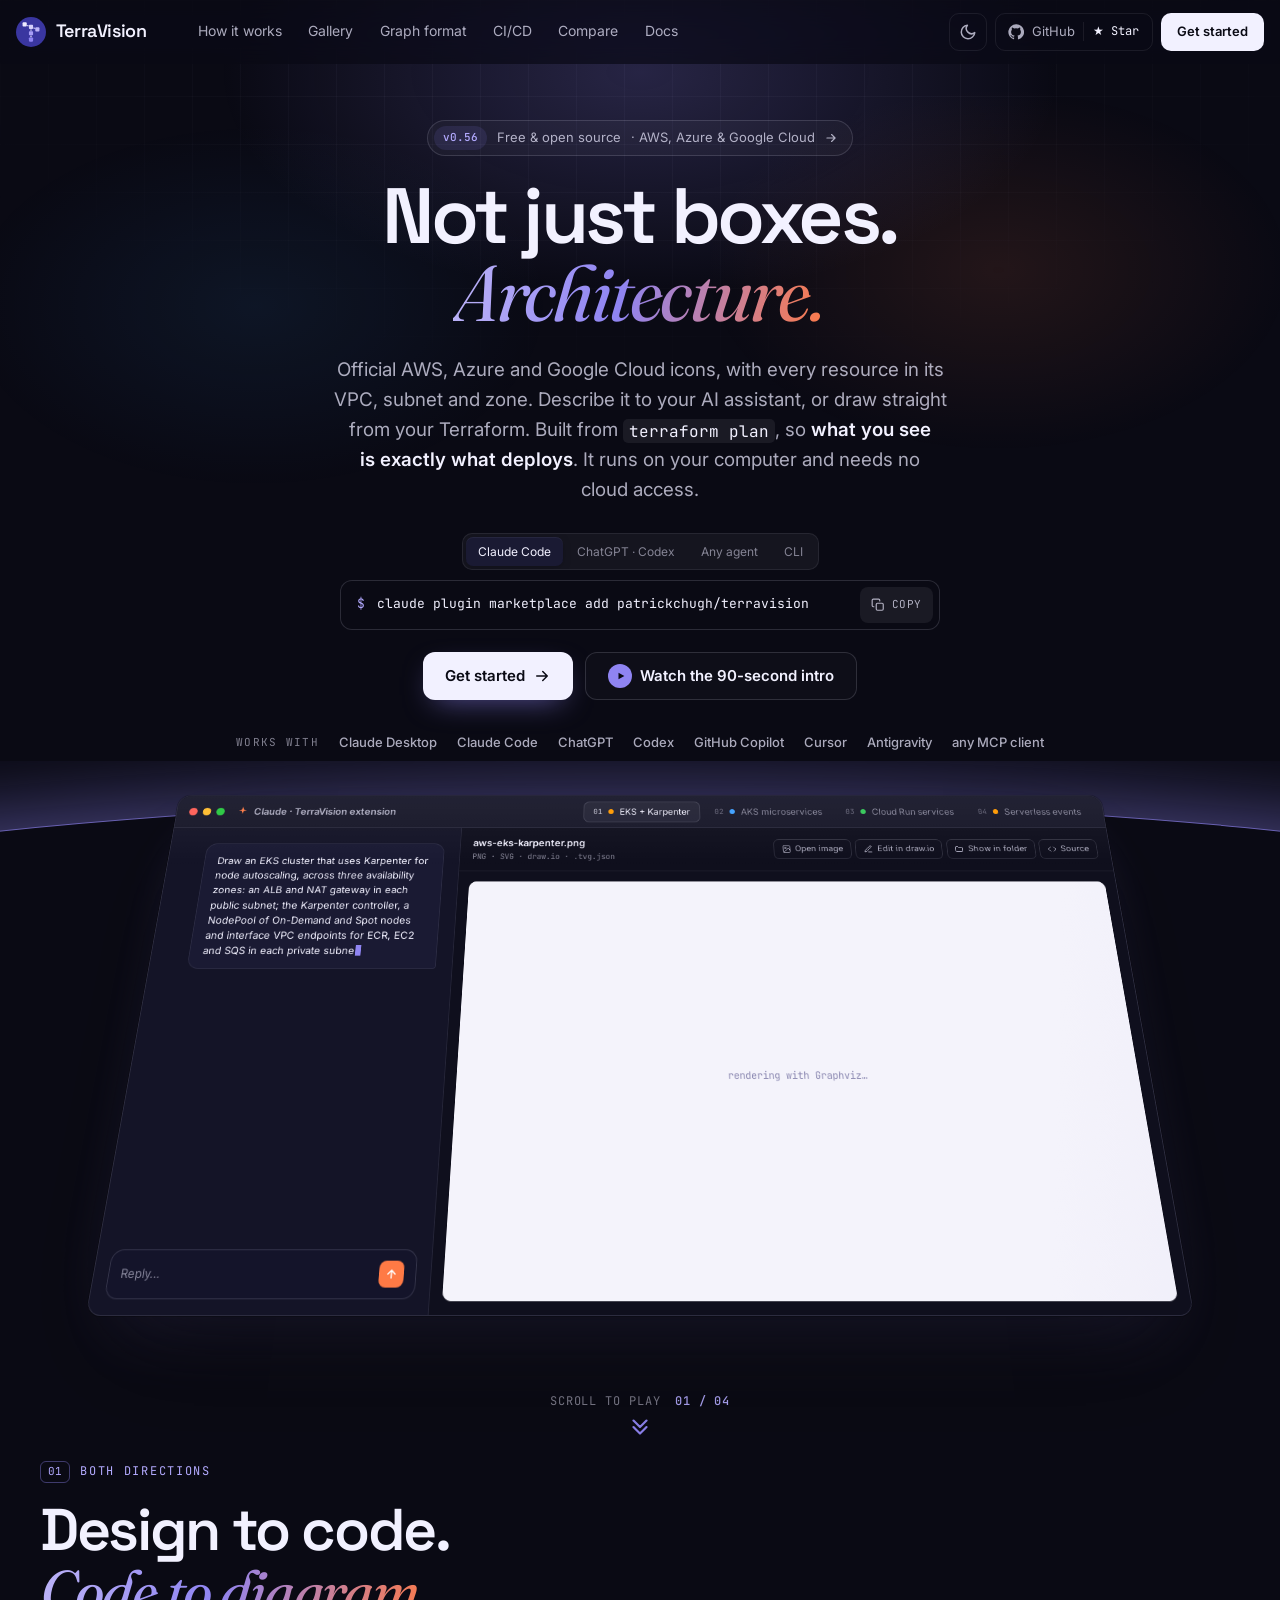
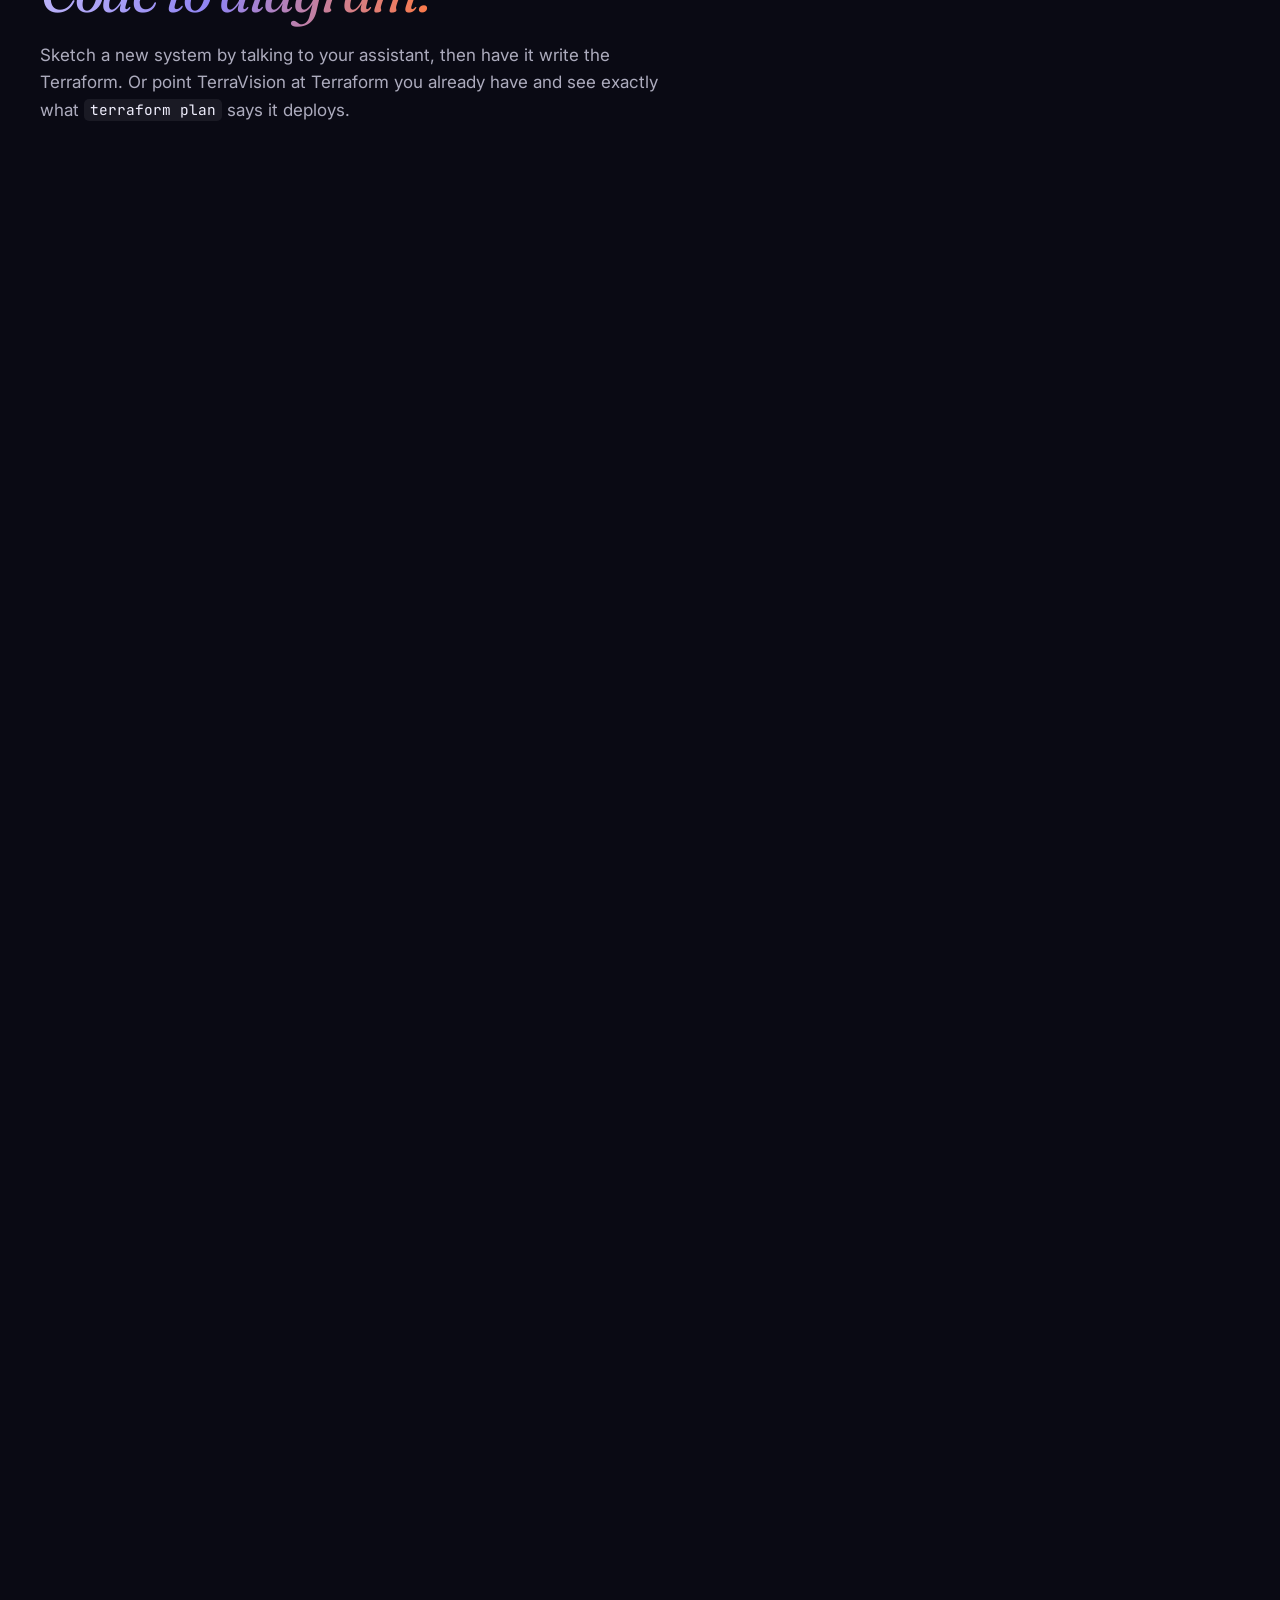
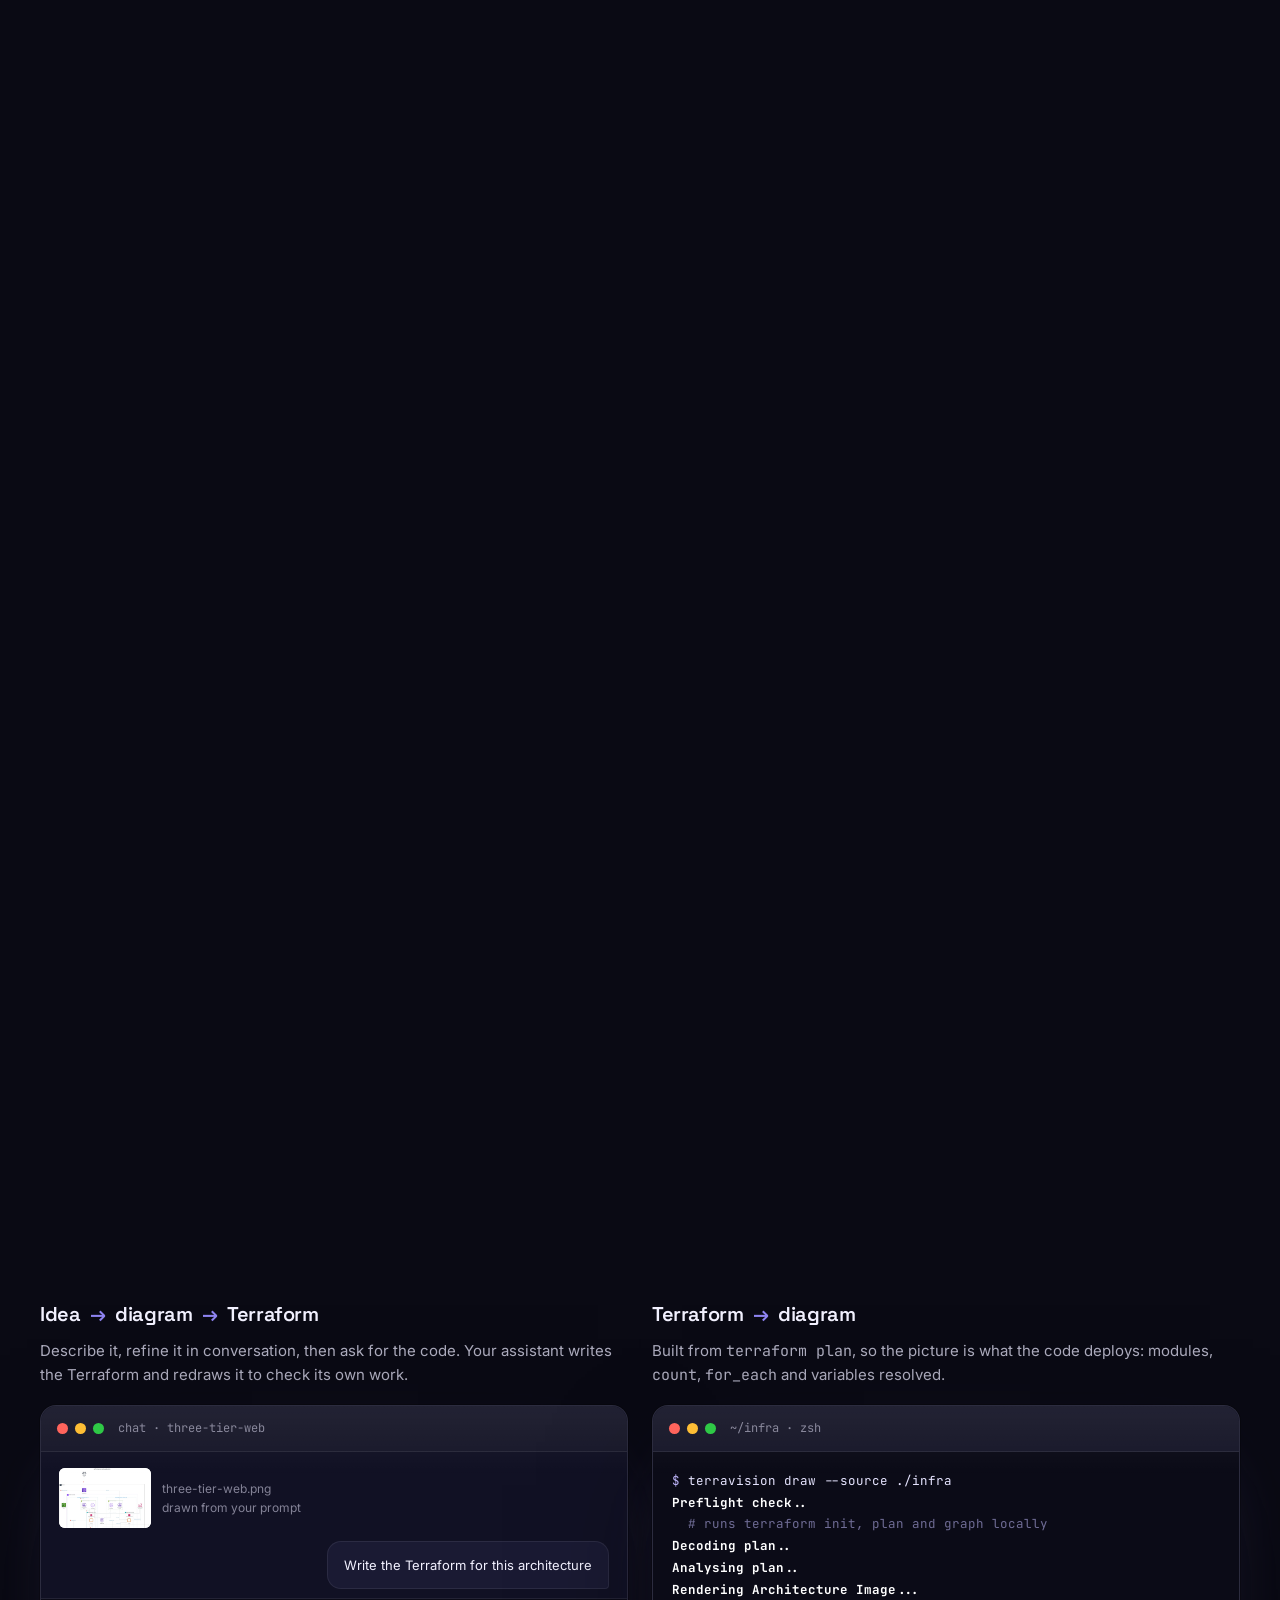
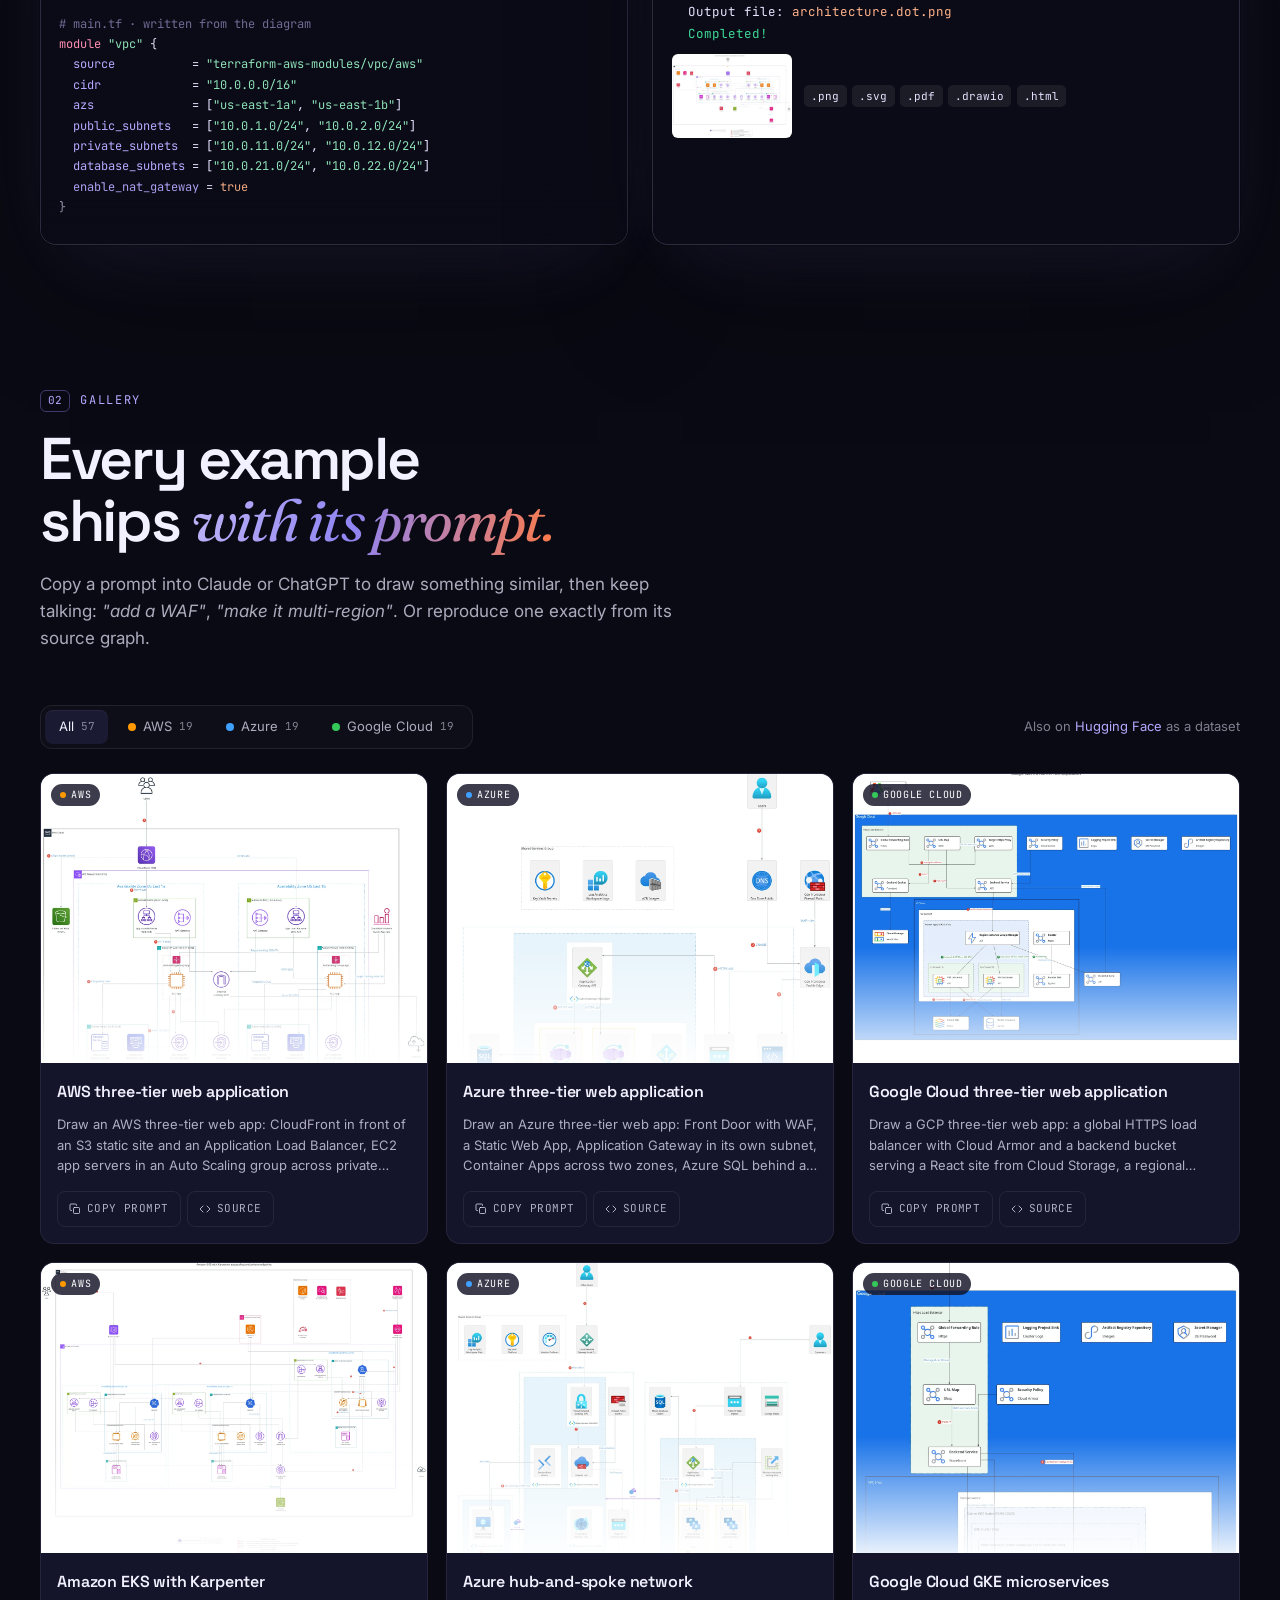
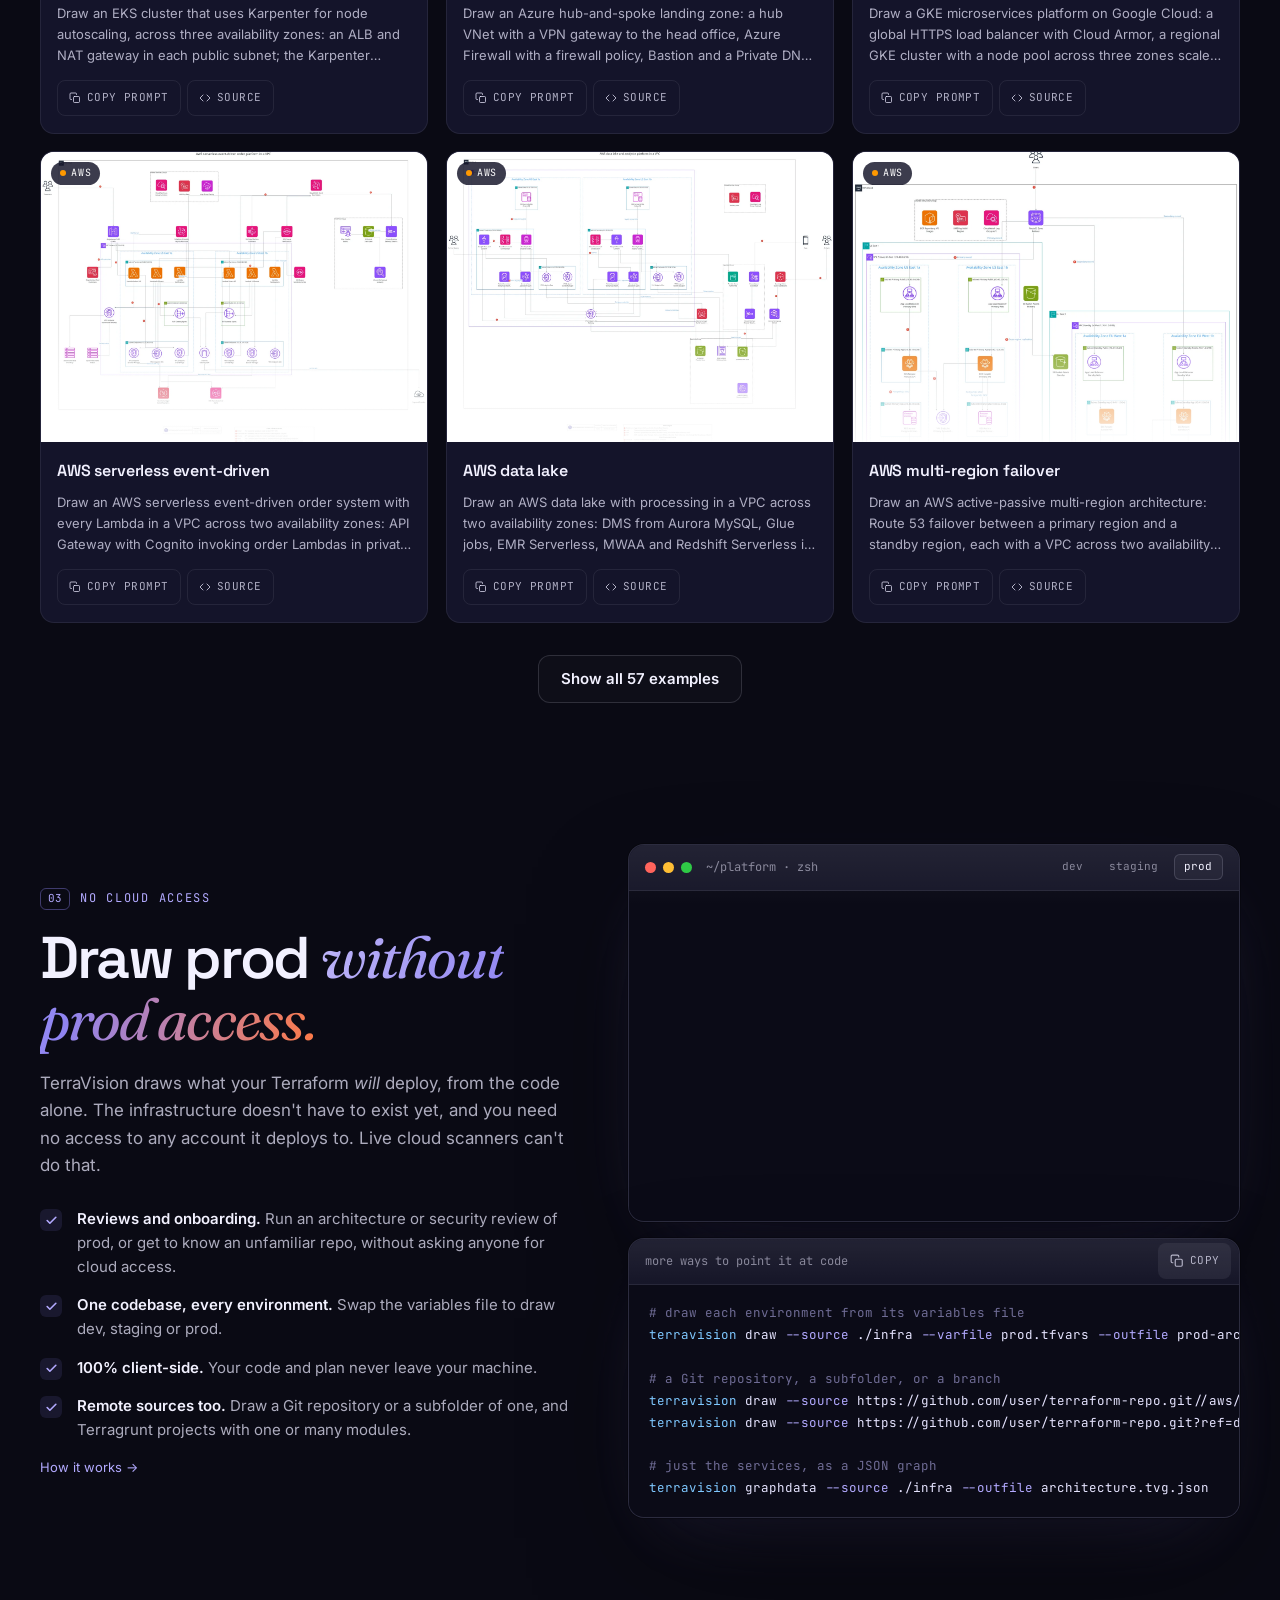
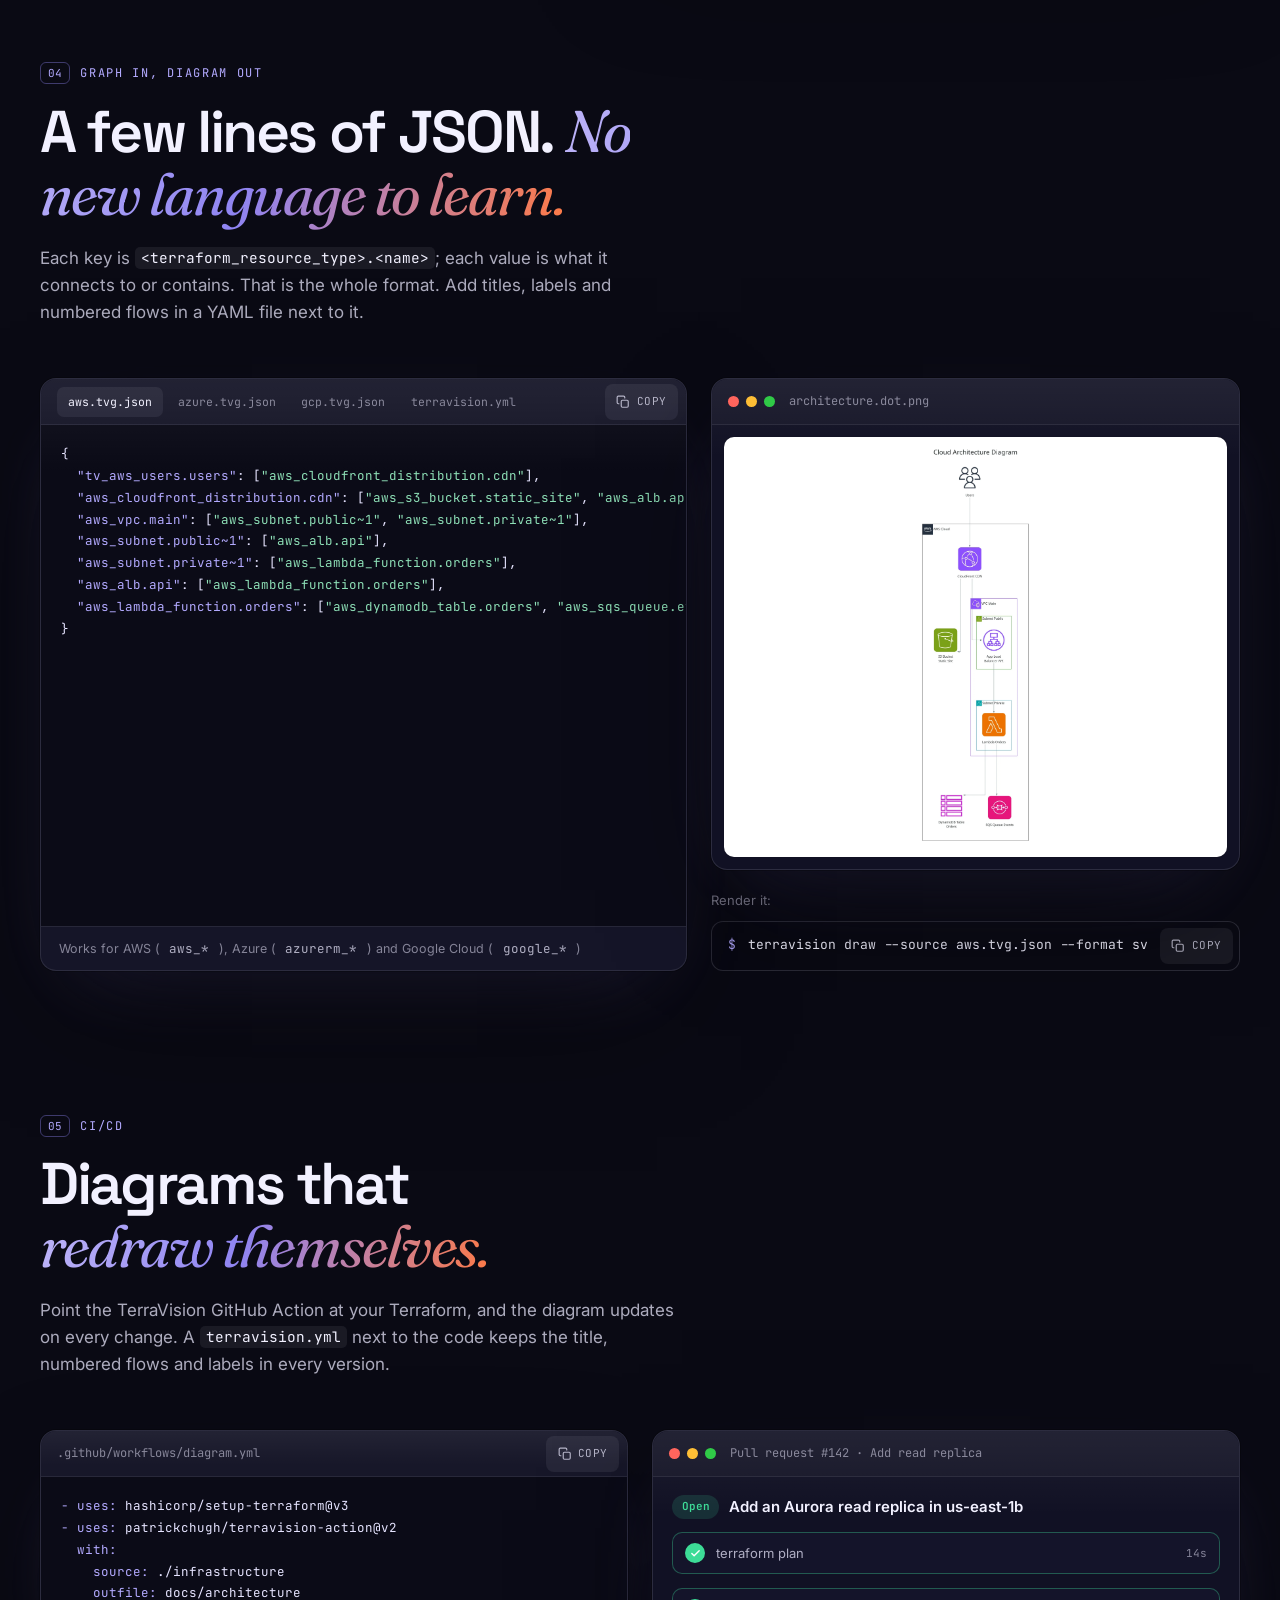
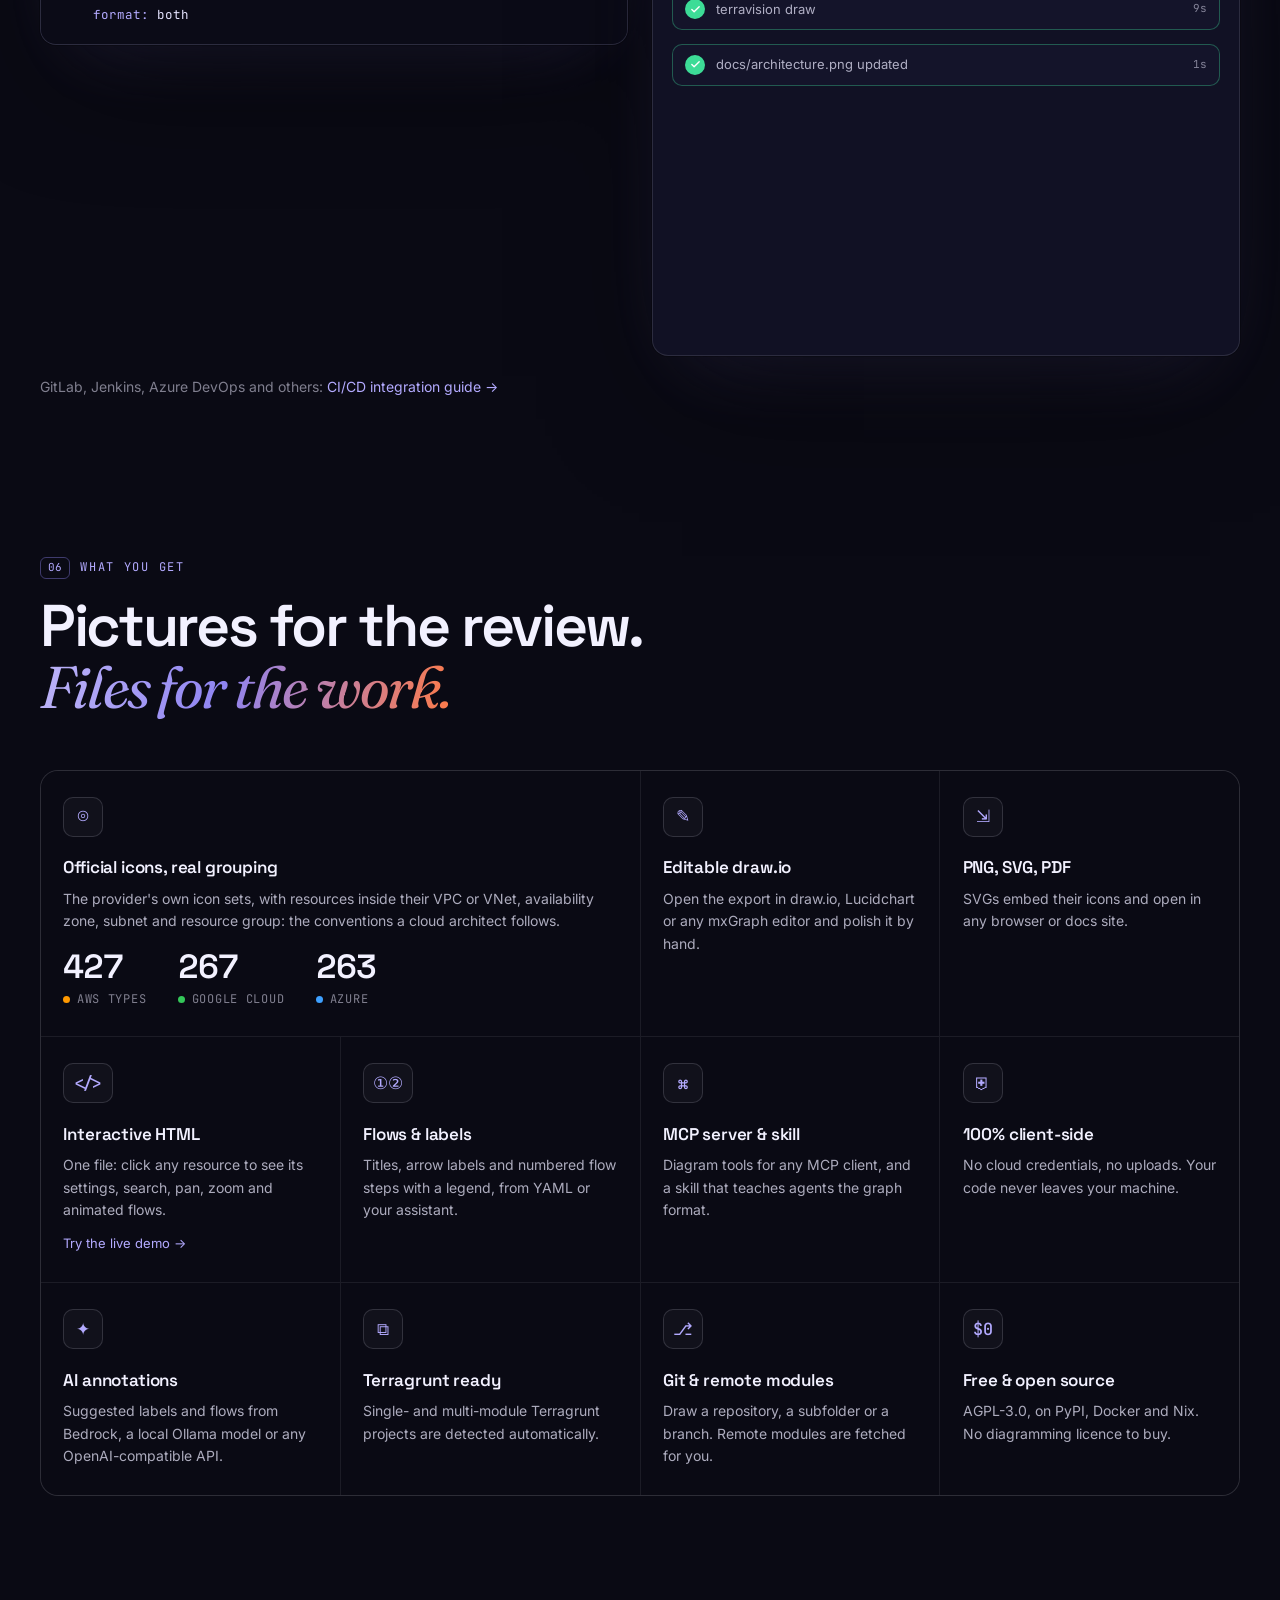
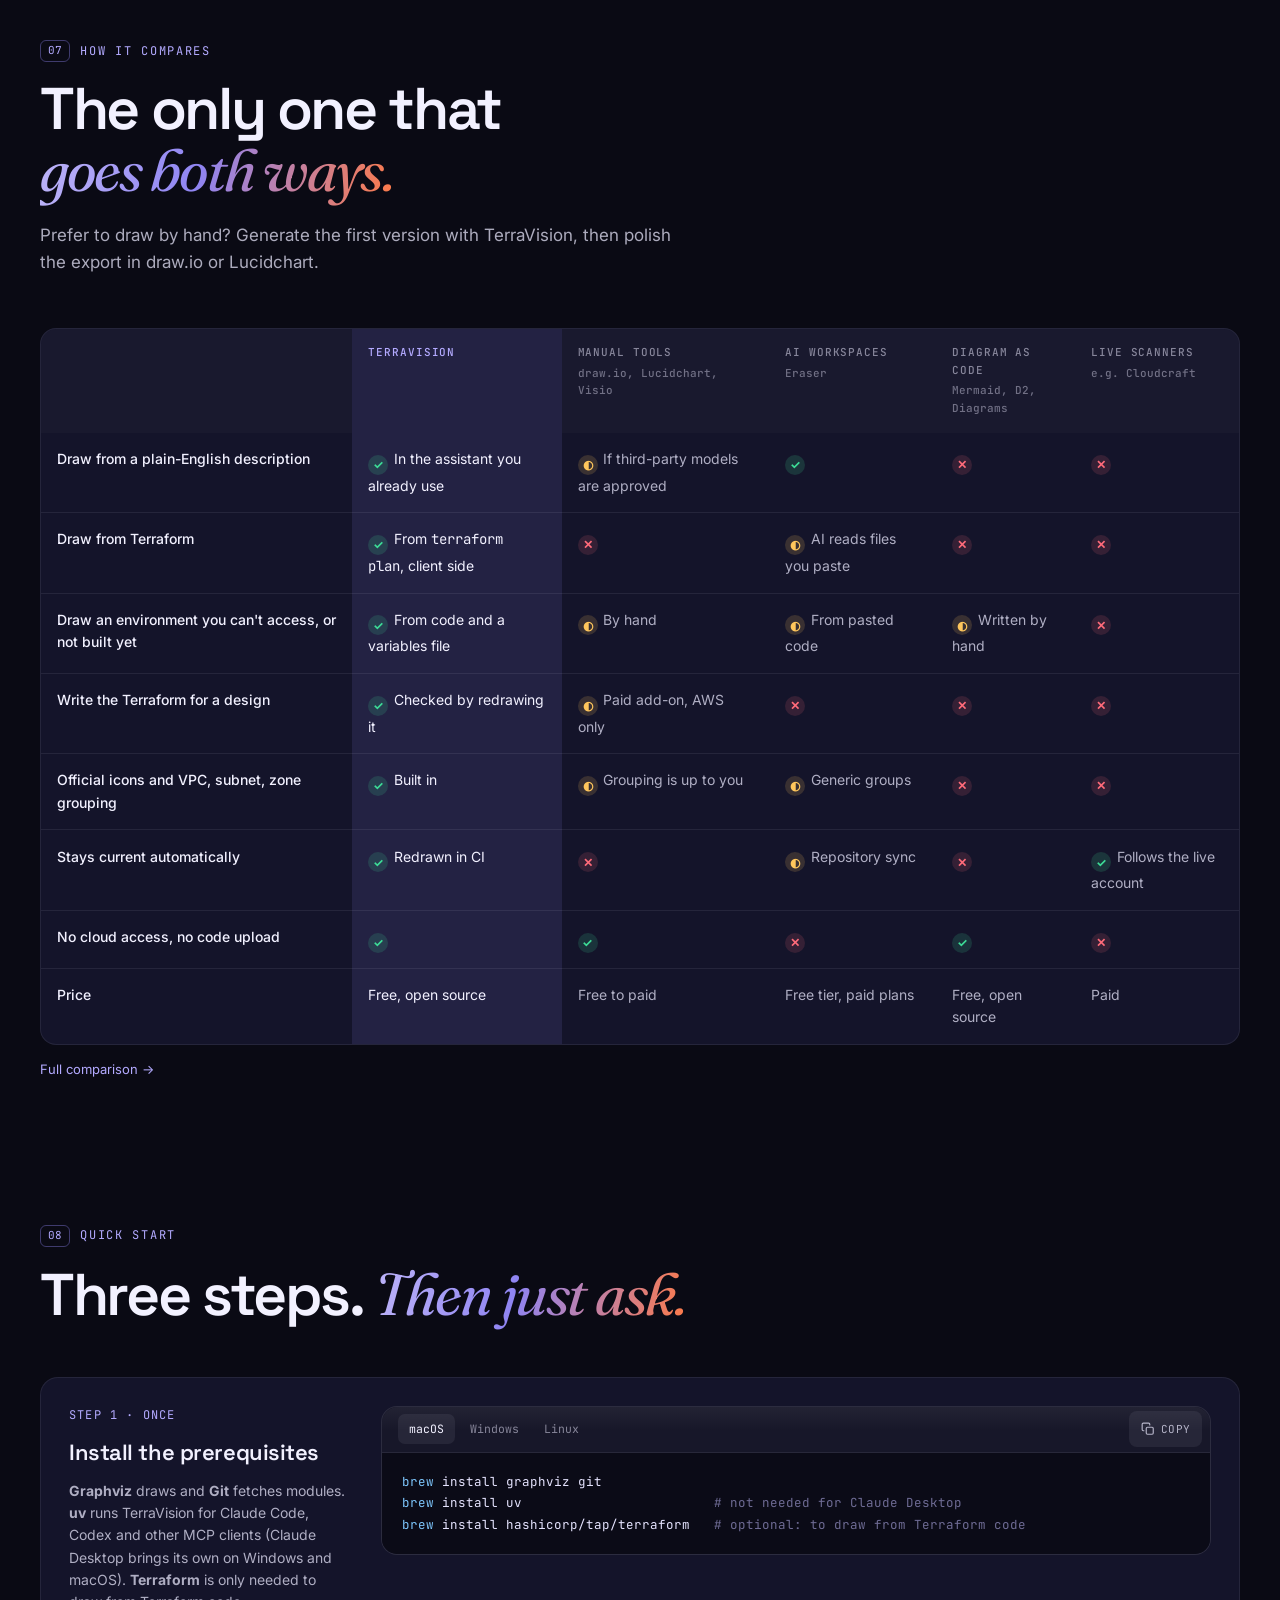
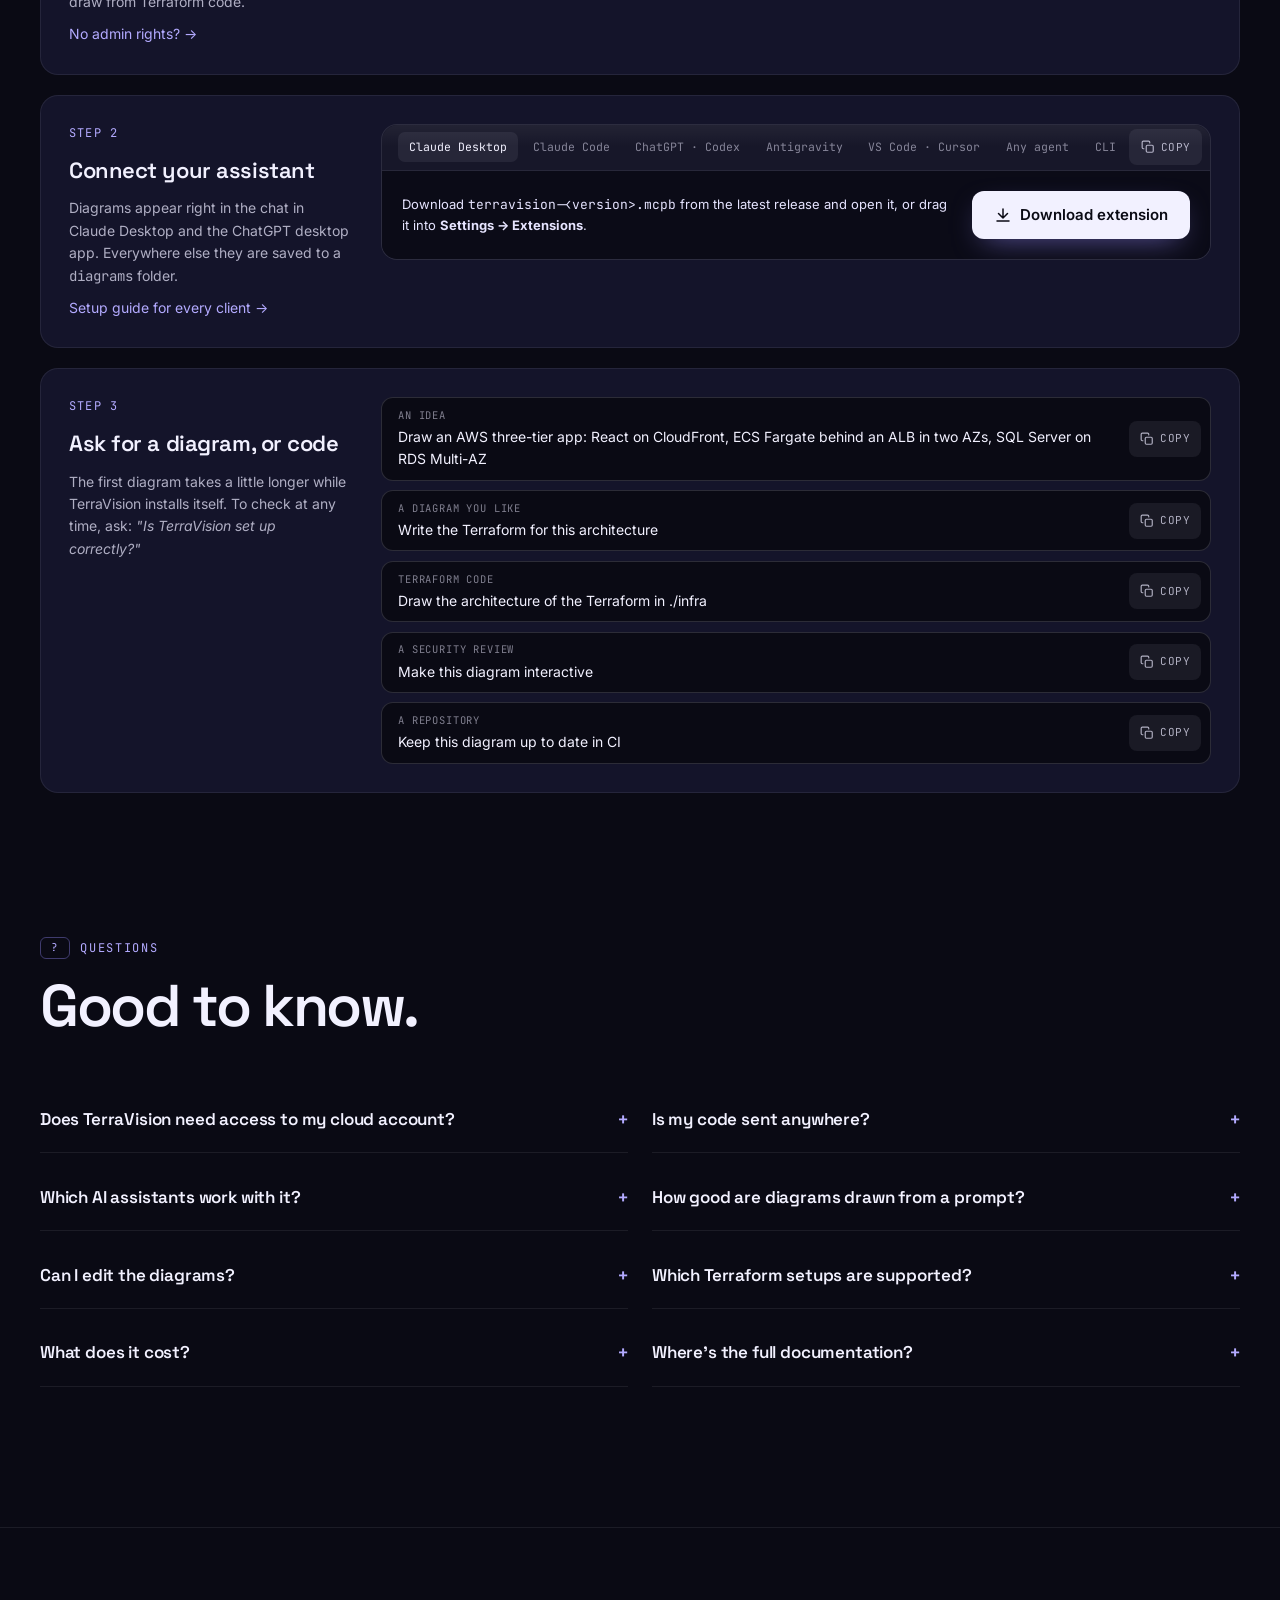
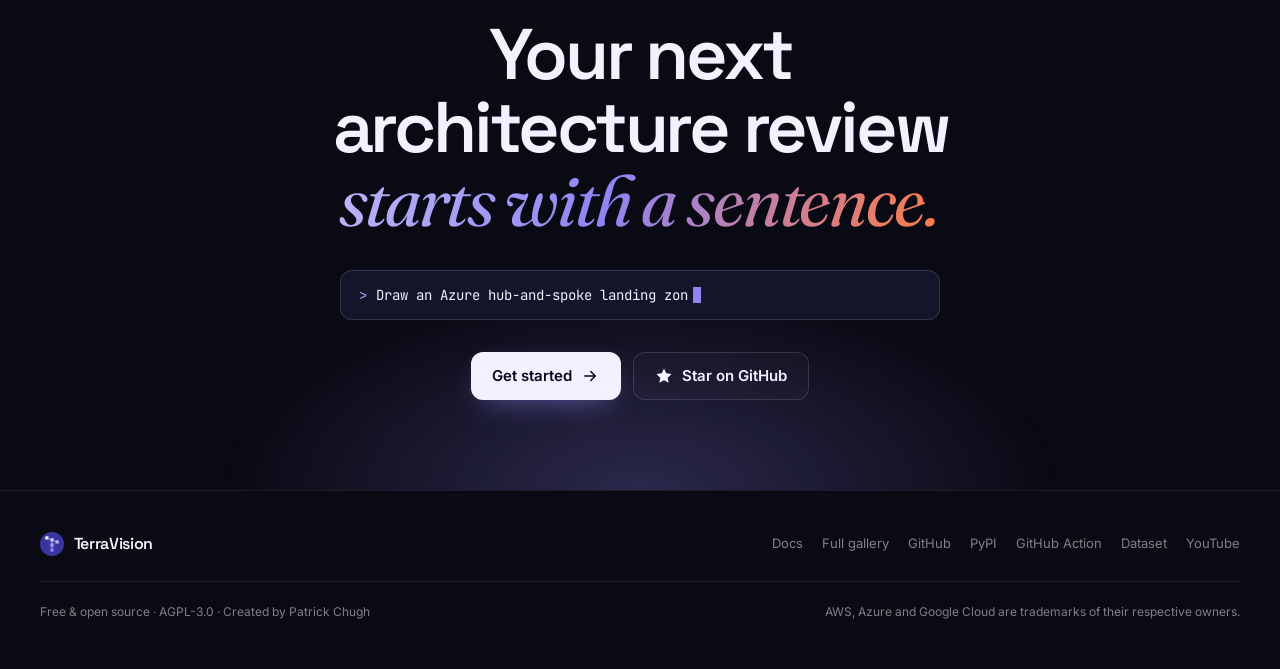
==== commit 0c63c072: "Open external links in new tabs, default to dark theme, add custom domain - Every link to another si" ====
--- a/index.html
+++ b/index.html
@@ -57,13 +57,13 @@
       <a href="#graph">Graph format</a>
       <a href="#ci">CI/CD</a>
       <a href="#compare">Compare</a>
-      <a href="https://patrickchugh.github.io/terravision/">Docs</a>
+      <a href="https://patrickchugh.github.io/terravision/" target="_blank" rel="noopener">Docs</a>
     </nav>
     <div class="nav-right">
       <button class="icon-btn theme-toggle" type="button" aria-label="Switch light or dark theme">
         <svg class="i-moon"><use href="#i-moon"/></svg><svg class="i-sun"><use href="#i-sun"/></svg>
       </button>
-      <a class="gh-btn" href="https://github.com/patrickchugh/terravision" aria-label="TerraVision on GitHub">
+      <a class="gh-btn" href="https://github.com/patrickchugh/terravision" aria-label="TerraVision on GitHub" target="_blank" rel="noopener">
         <svg><use href="#i-github"/></svg><span class="label">GitHub</span><span class="stars" data-stars>★ Star</span>
       </a>
       <a class="nav-cta" href="#start">Get started</a>
@@ -77,7 +77,7 @@
   <section class="hero">
     <div class="hero-glow" aria-hidden="true"></div>
     <div class="wrap">
-      <a class="pill" href="https://github.com/patrickchugh/terravision/releases/latest">
+      <a class="pill" href="https://github.com/patrickchugh/terravision/releases/latest" target="_blank" rel="noopener">
         <b data-version>v0.56</b> Free &amp; open source<span class="pill-more"> · AWS, Azure &amp; Google Cloud</span>
         <svg><use href="#i-arrow"/></svg>
       </a>
@@ -249,7 +249,7 @@
           <button type="button" aria-pressed="false" data-filter="azure" style="--c:var(--azure)"><span class="prov"></span>Azure <span class="ct" data-count="azure"></span></button>
           <button type="button" aria-pressed="false" data-filter="gcp" style="--c:var(--gcp)"><span class="prov"></span>Google Cloud <span class="ct" data-count="gcp"></span></button>
         </div>
-        <div class="gallery-meta">Also on <a href="https://huggingface.co/datasets/patrickchugh/terravision-cloud-diagrams">Hugging Face</a> as a dataset</div>
+        <div class="gallery-meta">Also on <a href="https://huggingface.co/datasets/patrickchugh/terravision-cloud-diagrams" target="_blank" rel="noopener">Hugging Face</a> as a dataset</div>
       </div>
       <div class="grid-gallery" id="gallery-grid"></div>
       <div class="more-row"><button class="btn btn-ghost" type="button" id="gallery-more">Show all examples</button></div>
@@ -264,11 +264,12 @@
         <h2 class="section-heading">Draw prod <em>without prod access.</em></h2>
         <p class="section-body">TerraVision draws what your Terraform <em>will</em> deploy, from the code alone. The infrastructure doesn't have to exist yet, and you need no access to any account it deploys to. Live cloud scanners can't do that.</p>
         <ul class="ticks">
+          <li><span class="ck"><svg><use href="#i-check"/></svg></span><span><b>Reviews and onboarding.</b> Run an architecture or security review of prod, or get to know an unfamiliar repo, without asking anyone for cloud access.</span></li>
           <li><span class="ck"><svg><use href="#i-check"/></svg></span><span><b>One codebase, every environment.</b> Swap the variables file to draw dev, staging or prod.</span></li>
           <li><span class="ck"><svg><use href="#i-check"/></svg></span><span><b>100% client-side.</b> Your code and plan never leave your machine.</span></li>
           <li><span class="ck"><svg><use href="#i-check"/></svg></span><span><b>Remote sources too.</b> Draw a Git repository or a subfolder of one, and Terragrunt projects with one or many modules.</span></li>
         </ul>
-        <p class="note"><a href="https://patrickchugh.github.io/terravision/draw-any-environment/">How it works →</a></p>
+        <p class="note"><a href="https://patrickchugh.github.io/terravision/draw-any-environment/" target="_blank" rel="noopener">How it works →</a></p>
       </div>
       <div class="arrive">
         <div class="window env-window run-on-view" id="env-window">
@@ -418,7 +419,7 @@
           </div>
         </div>
       </div>
-      <p class="ci-others arrive">GitLab, Jenkins, Azure DevOps and others: <a href="https://patrickchugh.github.io/terravision/cicd-integration/">CI/CD integration guide →</a></p>
+      <p class="ci-others arrive">GitLab, Jenkins, Azure DevOps and others: <a href="https://patrickchugh.github.io/terravision/cicd-integration/" target="_blank" rel="noopener">CI/CD integration guide →</a></p>
     </div>
   </section>
 
@@ -442,7 +443,7 @@
         </div>
         <div class="card"><span class="glyph">✎</span><h3>Editable draw.io</h3><p>Open the export in draw.io, Lucidchart or any mxGraph editor and polish it by hand.</p></div>
         <div class="card"><span class="glyph">⇲</span><h3>PNG, SVG, PDF</h3><p>SVGs embed their icons and open in any browser or docs site.</p></div>
-        <div class="card"><span class="glyph">&lt;/&gt;</span><h3>Interactive HTML</h3><p>One file: click any resource to see its settings, search, pan, zoom and animated flows.</p><a class="more" href="https://patrickchugh.github.io/terravision/demo-aws.html">Try the live demo →</a></div>
+        <div class="card"><span class="glyph">&lt;/&gt;</span><h3>Interactive HTML</h3><p>One file: click any resource to see its settings, search, pan, zoom and animated flows.</p><a class="more" href="https://patrickchugh.github.io/terravision/demo-aws.html" target="_blank" rel="noopener">Try the live demo →</a></div>
         <div class="card"><span class="glyph">①②</span><h3>Flows &amp; labels</h3><p>Titles, arrow labels and numbered flow steps with a legend, from YAML or your assistant.</p></div>
         <div class="card"><span class="glyph">⌘</span><h3>MCP server &amp; skill</h3><p>Diagram tools for any MCP client, and a skill that teaches agents the graph format.</p></div>
         <div class="card"><span class="glyph">⛨</span><h3>100% client-side</h3><p>No cloud credentials, no uploads. Your code never leaves your machine.</p></div>
@@ -479,7 +480,7 @@
           </tbody>
         </table>
       </div>
-      <p class="note arrive"><a href="https://patrickchugh.github.io/terravision/alternatives/">Full comparison →</a></p>
+      <p class="note arrive"><a href="https://patrickchugh.github.io/terravision/alternatives/" target="_blank" rel="noopener">Full comparison →</a></p>
     </div>
   </section>
 
@@ -495,7 +496,7 @@
         <div class="step arrive">
           <div class="step-h"><span class="n">STEP 1 · ONCE</span><h3>Install the prerequisites</h3>
             <p><b>Graphviz</b> draws and <b>Git</b> fetches modules. <b>uv</b> runs TerraVision for Claude Code, Codex and other MCP clients (Claude Desktop brings its own on Windows and macOS). <b>Terraform</b> is only needed to draw from Terraform code.</p>
-            <p><a href="https://patrickchugh.github.io/terravision/installation/">No admin rights? →</a></p></div>
+            <p><a href="https://patrickchugh.github.io/terravision/installation/" target="_blank" rel="noopener">No admin rights? →</a></p></div>
           <div class="window code-window tabbed">
             <div class="window-bar">
               <div class="code-tabs" role="tablist" aria-label="Operating system">
@@ -524,7 +525,7 @@
         <div class="step arrive">
           <div class="step-h"><span class="n">STEP 2</span><h3>Connect your assistant</h3>
             <p>Diagrams appear right in the chat in Claude Desktop and the ChatGPT desktop app. Everywhere else they are saved to a <code>diagrams</code> folder.</p>
-            <p><a href="https://patrickchugh.github.io/terravision/ai-assistants/">Setup guide for every client →</a></p></div>
+            <p><a href="https://patrickchugh.github.io/terravision/ai-assistants/" target="_blank" rel="noopener">Setup guide for every client →</a></p></div>
           <div class="window code-window tabbed">
             <div class="window-bar">
               <div class="code-tabs" role="tablist" aria-label="Assistant">
@@ -540,7 +541,7 @@
             </div>
             <div class="dl-row" data-pane="desktop">
               <p>Download <code>terravision-&lt;version&gt;.mcpb</code> from the latest release and open it, or drag it into <b>Settings → Extensions</b>.</p>
-              <a class="btn btn-primary" href="https://github.com/patrickchugh/terravision/releases/latest"><svg><use href="#i-down"/></svg>Download extension</a>
+              <a class="btn btn-primary" href="https://github.com/patrickchugh/terravision/releases/latest" target="_blank" rel="noopener"><svg><use href="#i-down"/></svg>Download extension</a>
             </div>
 <pre class="code" data-lang="bash" data-pane="code" hidden>claude plugin marketplace add patrickchugh/terravision
 claude plugin install terravision-cloud-diagrams@terravision</pre>
@@ -603,7 +604,7 @@
         <details><summary>Can I edit the diagrams?</summary><p>Yes. Every diagram comes as an editable draw.io file that opens in draw.io, Lucidchart or any mxGraph editor, alongside PNG and SVG.</p></details>
         <details><summary>Which Terraform setups are supported?</summary><p>Terraform 1.x or OpenTofu, with modules, <code>count</code>, <code>for_each</code>, workspaces and multiple variables files, plus Terragrunt v0.50+ projects with one or many modules.</p></details>
         <details><summary>What does it cost?</summary><p>Nothing. TerraVision is free and open source under the AGPL-3.0 licence.</p></details>
-        <details><summary>Where's the full documentation?</summary><p>At <a href="https://patrickchugh.github.io/terravision/">patrickchugh.github.io/terravision</a>: installation, usage, the graph format, annotations, CI/CD and troubleshooting.</p></details>
+        <details><summary>Where's the full documentation?</summary><p>At <a href="https://patrickchugh.github.io/terravision/" target="_blank" rel="noopener">patrickchugh.github.io/terravision</a>: installation, usage, the graph format, annotations, CI/CD and troubleshooting.</p></details>
       </div>
     </div>
   </section>
@@ -614,7 +615,7 @@
     <div class="cta-line" aria-live="off"><span class="gt">&gt;</span><span class="txt" id="cta-typed">Draw an Azure hub-and-spoke landing zone</span><span class="cta-caret" aria-hidden="true"></span></div>
     <div class="hero-ctas">
       <a class="btn btn-primary" href="#start">Get started <svg><use href="#i-arrow"/></svg></a>
-      <a class="btn btn-ghost" href="https://github.com/patrickchugh/terravision"><svg><use href="#i-star"/></svg>Star on GitHub</a>
+      <a class="btn btn-ghost" href="https://github.com/patrickchugh/terravision" target="_blank" rel="noopener"><svg><use href="#i-star"/></svg>Star on GitHub</a>
     </div>
   </section>
 </main>
@@ -623,13 +624,13 @@
   <div class="wrap foot">
     <a class="brand" href="#top"><img src="assets/logo/terravision-icon.svg" alt="" width="24" height="24">TerraVision</a>
     <nav aria-label="Footer">
-      <a href="https://patrickchugh.github.io/terravision/">Docs</a>
-      <a href="https://patrickchugh.github.io/terravision/gallery/">Full gallery</a>
-      <a href="https://github.com/patrickchugh/terravision">GitHub</a>
-      <a href="https://pypi.org/project/terravision/">PyPI</a>
-      <a href="https://github.com/patrickchugh/terravision-action">GitHub Action</a>
-      <a href="https://huggingface.co/datasets/patrickchugh/terravision-cloud-diagrams">Dataset</a>
-      <a href="https://youtu.be/BbXWR-v_Dl0">YouTube</a>
+      <a href="https://patrickchugh.github.io/terravision/" target="_blank" rel="noopener">Docs</a>
+      <a href="https://patrickchugh.github.io/terravision/gallery/" target="_blank" rel="noopener">Full gallery</a>
+      <a href="https://github.com/patrickchugh/terravision" target="_blank" rel="noopener">GitHub</a>
+      <a href="https://pypi.org/project/terravision/" target="_blank" rel="noopener">PyPI</a>
+      <a href="https://github.com/patrickchugh/terravision-action" target="_blank" rel="noopener">GitHub Action</a>
+      <a href="https://huggingface.co/datasets/patrickchugh/terravision-cloud-diagrams" target="_blank" rel="noopener">Dataset</a>
+      <a href="https://youtu.be/BbXWR-v_Dl0" target="_blank" rel="noopener">YouTube</a>
     </nav>
     <div class="foot-legal">
       <span>Free &amp; open source · AGPL-3.0 · Created by Patrick Chugh</span>
--- a/css/site.css
+++ b/css/site.css
@@ -1,5 +1,5 @@
 /* TerraVision marketing site
-   One design, two colour sets. Dark follows the system by default; the toggle
+   One design, two colour sets. Dark is the default; the toggle
    writes data-theme on <html>. Components read only the tokens below. */
 
 @property --sweep { syntax: '<angle>'; inherits: false; initial-value: -26deg; }
@@ -28,21 +28,7 @@
   color-scheme: dark;
 }
 
-/* Light set: applied when the system asks for light and the visitor has not chosen dark, or when they chose light */
-@media (prefers-color-scheme: light) {
-  :root:not([data-theme="dark"]) {
-    --fg-rgb: 18, 18, 38; --bg-rgb: 247, 246, 252; --accent-rgb: 88, 76, 230; --shadow-rgb: 28, 24, 72; --shadow-k: .14;
-    --bg: #f7f6fc; --bg-2: #efedf9; --surface: #ffffff; --surface-2: #f3f1fb; --sunken: #ebe9f5; --plate: #fbfaff;
-    --text: #121226; --text-2: rgba(18, 18, 38, .7); --text-3: rgba(18, 18, 38, .55);
-    --line: rgba(18, 18, 38, .08); --line-hi: rgba(18, 18, 38, .15); --line-strong: rgba(18, 18, 38, .35);
-    --accent: #584ce6; --accent-2: #3a36a0; --accent-text: #4a3fd6; --accent-soft: rgba(88, 76, 230, .09); --on-accent: #fff;
-    --warm: #e2560e; --ok: #0f9d63; --warn: #b77900; --bad: #d92d4a;
-    --aws: #d97a00; --azure: #0067c0; --gcp: #188038;
-    --btn-bg: #121226; --btn-fg: #ffffff; --btn-hover: #000000;
-    --code-bg: #15152b; --code-text: #e6e4ff; --code-dim: #7d7aa6;
-    color-scheme: light;
-  }
-}
+/* Light set: dark is the default; the toggle opts into light */
 :root[data-theme="light"] {
   --fg-rgb: 18, 18, 38; --bg-rgb: 247, 246, 252; --accent-rgb: 88, 76, 230; --shadow-rgb: 28, 24, 72; --shadow-k: .14;
   --bg: #f7f6fc; --bg-2: #efedf9; --surface: #ffffff; --surface-2: #f3f1fb; --sunken: #ebe9f5; --plate: #fbfaff;
@@ -106,10 +92,6 @@
 .theme-toggle .i-sun { display: none; }
 :root[data-theme="light"] .theme-toggle .i-sun { display: block; }
 :root[data-theme="light"] .theme-toggle .i-moon { display: none; }
-@media (prefers-color-scheme: light) {
-  :root:not([data-theme="dark"]) .theme-toggle .i-sun { display: block; }
-  :root:not([data-theme="dark"]) .theme-toggle .i-moon { display: none; }
-}
 .gh-btn { display: inline-flex; align-items: center; gap: .5rem; height: 38px; padding: 0 .8rem; border-radius: 10px; border: 1px solid var(--line); font-size: .8125rem; color: var(--text-2); transition: color .2s, border-color .2s; }
 .gh-btn:hover { color: var(--text); border-color: var(--line-hi); }
 .gh-btn svg { width: 16px; height: 16px; }
@@ -357,7 +339,7 @@
 .duo-label { display: flex; align-items: center; gap: .6rem; font-family: var(--font-title); font-size: 1.25rem; font-weight: 600; letter-spacing: -.02em; }
 .duo-label .arrow { color: var(--accent); }
 .duo-card > p { margin: -.5rem 0 0; color: var(--text-2); font-size: .9375rem; }
-.duo .window { height: 440px; }
+.duo .window { height: 440px; margin-top: auto; } /* keeps both windows level when the intros differ in length */
 
 .term { flex: 1; min-height: 0; padding: 1.1rem 1.2rem; background: var(--code-bg); color: var(--code-text); font-family: var(--font-mono); font-size: .78125rem; line-height: 1.75; overflow: hidden auto; scrollbar-width: none; }
 .term .ln { display: block; white-space: pre; opacity: 0; }
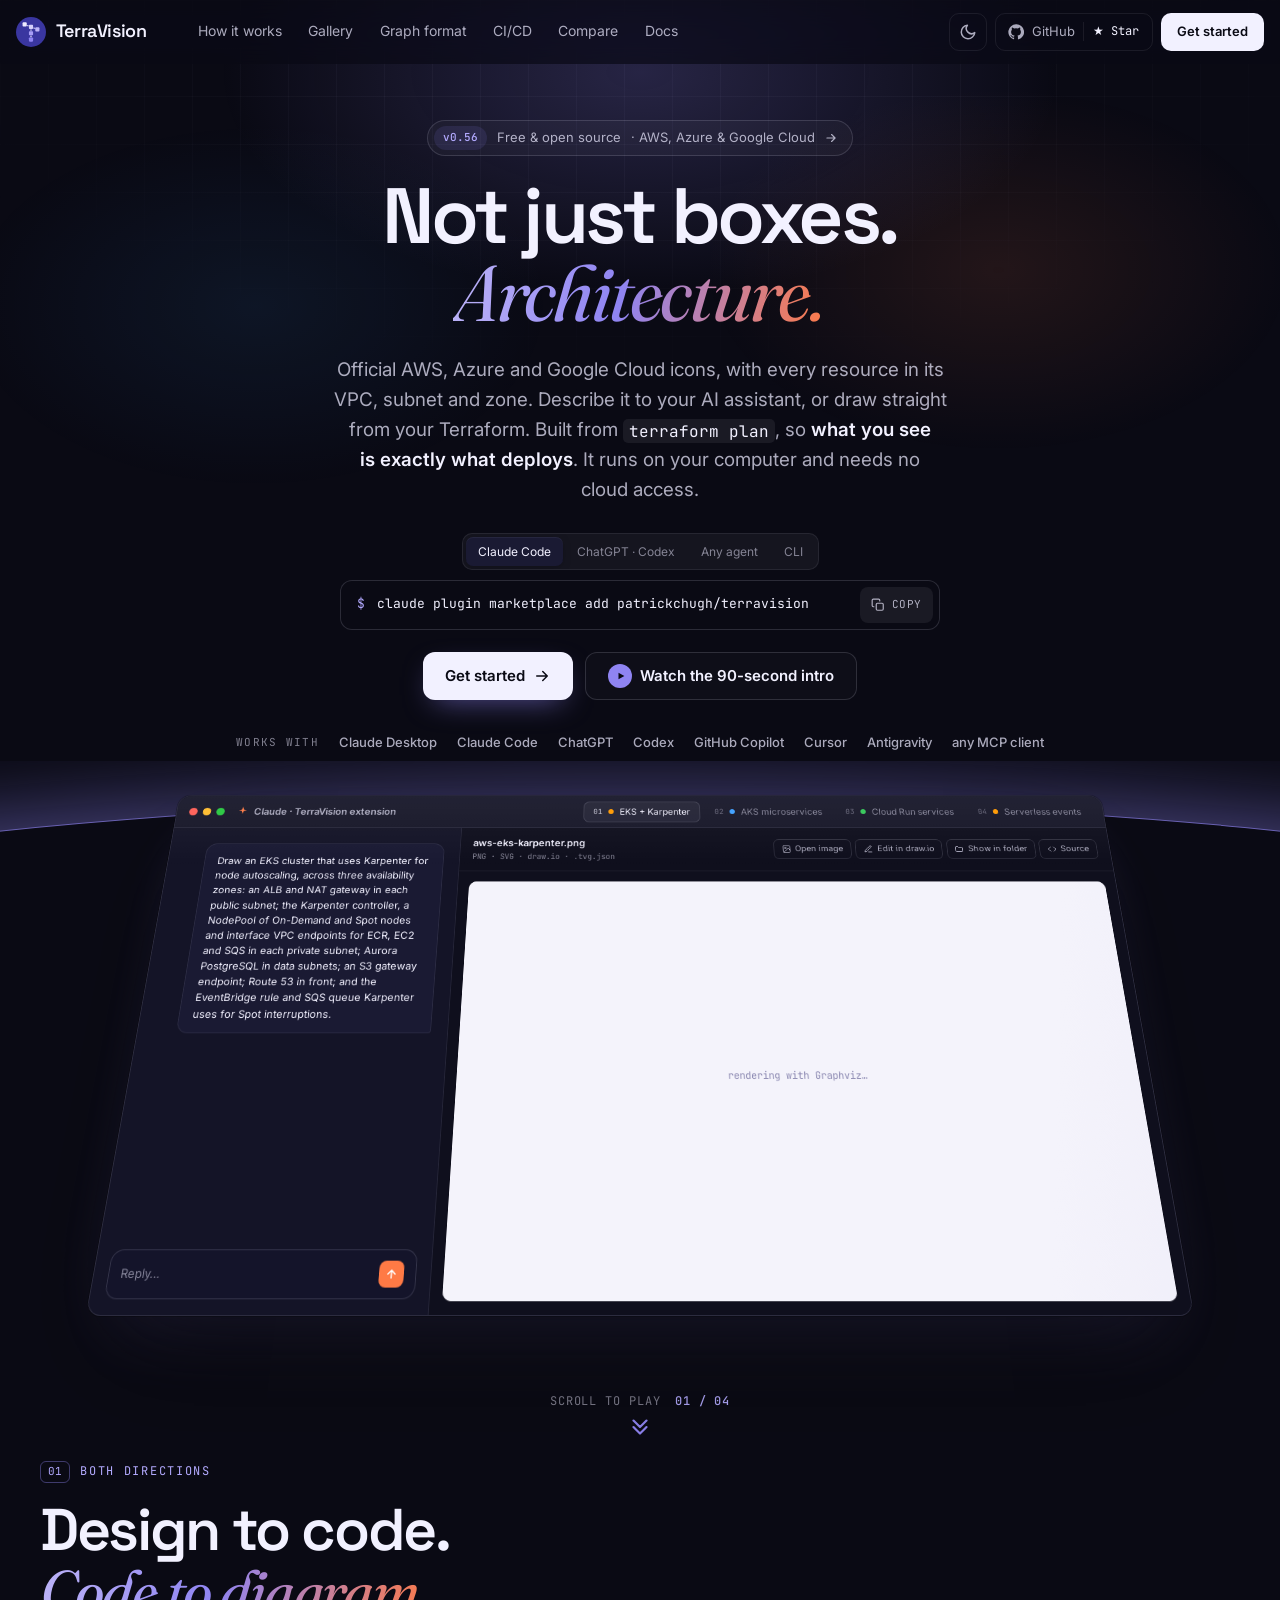
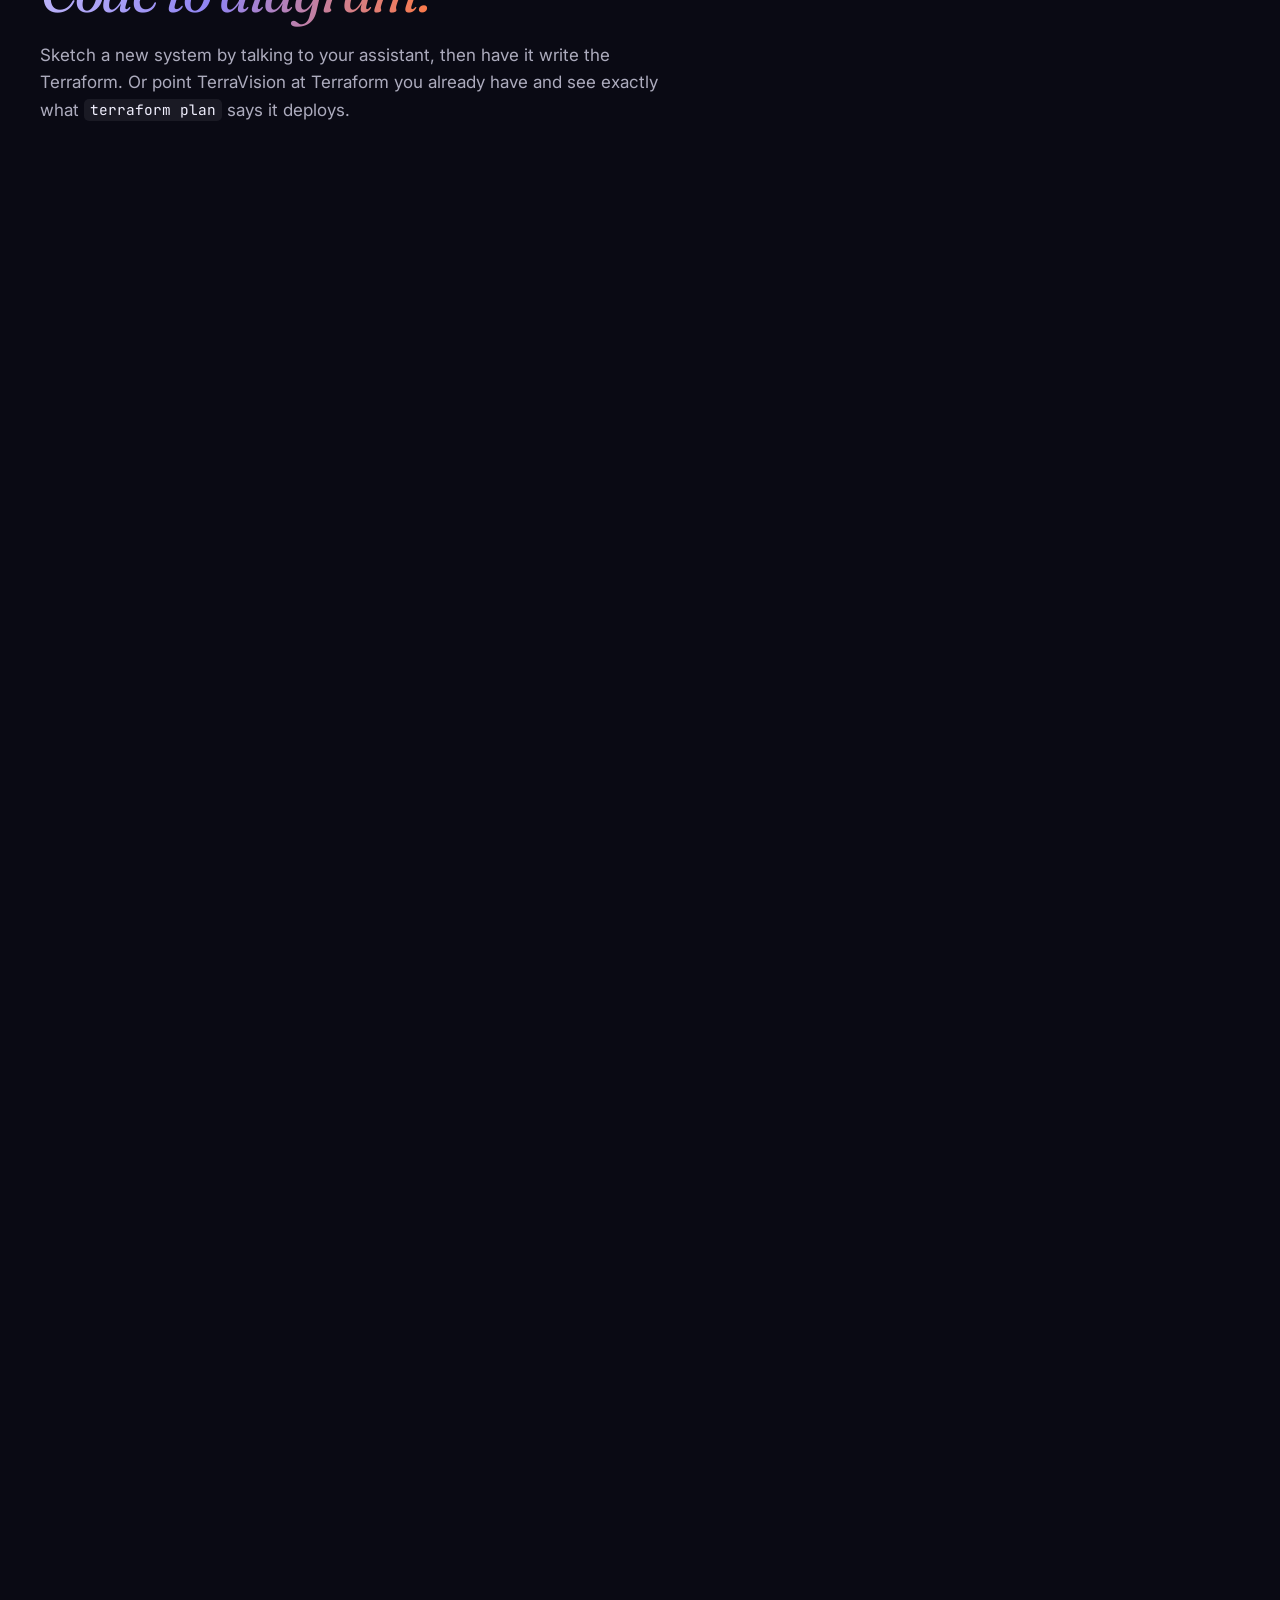
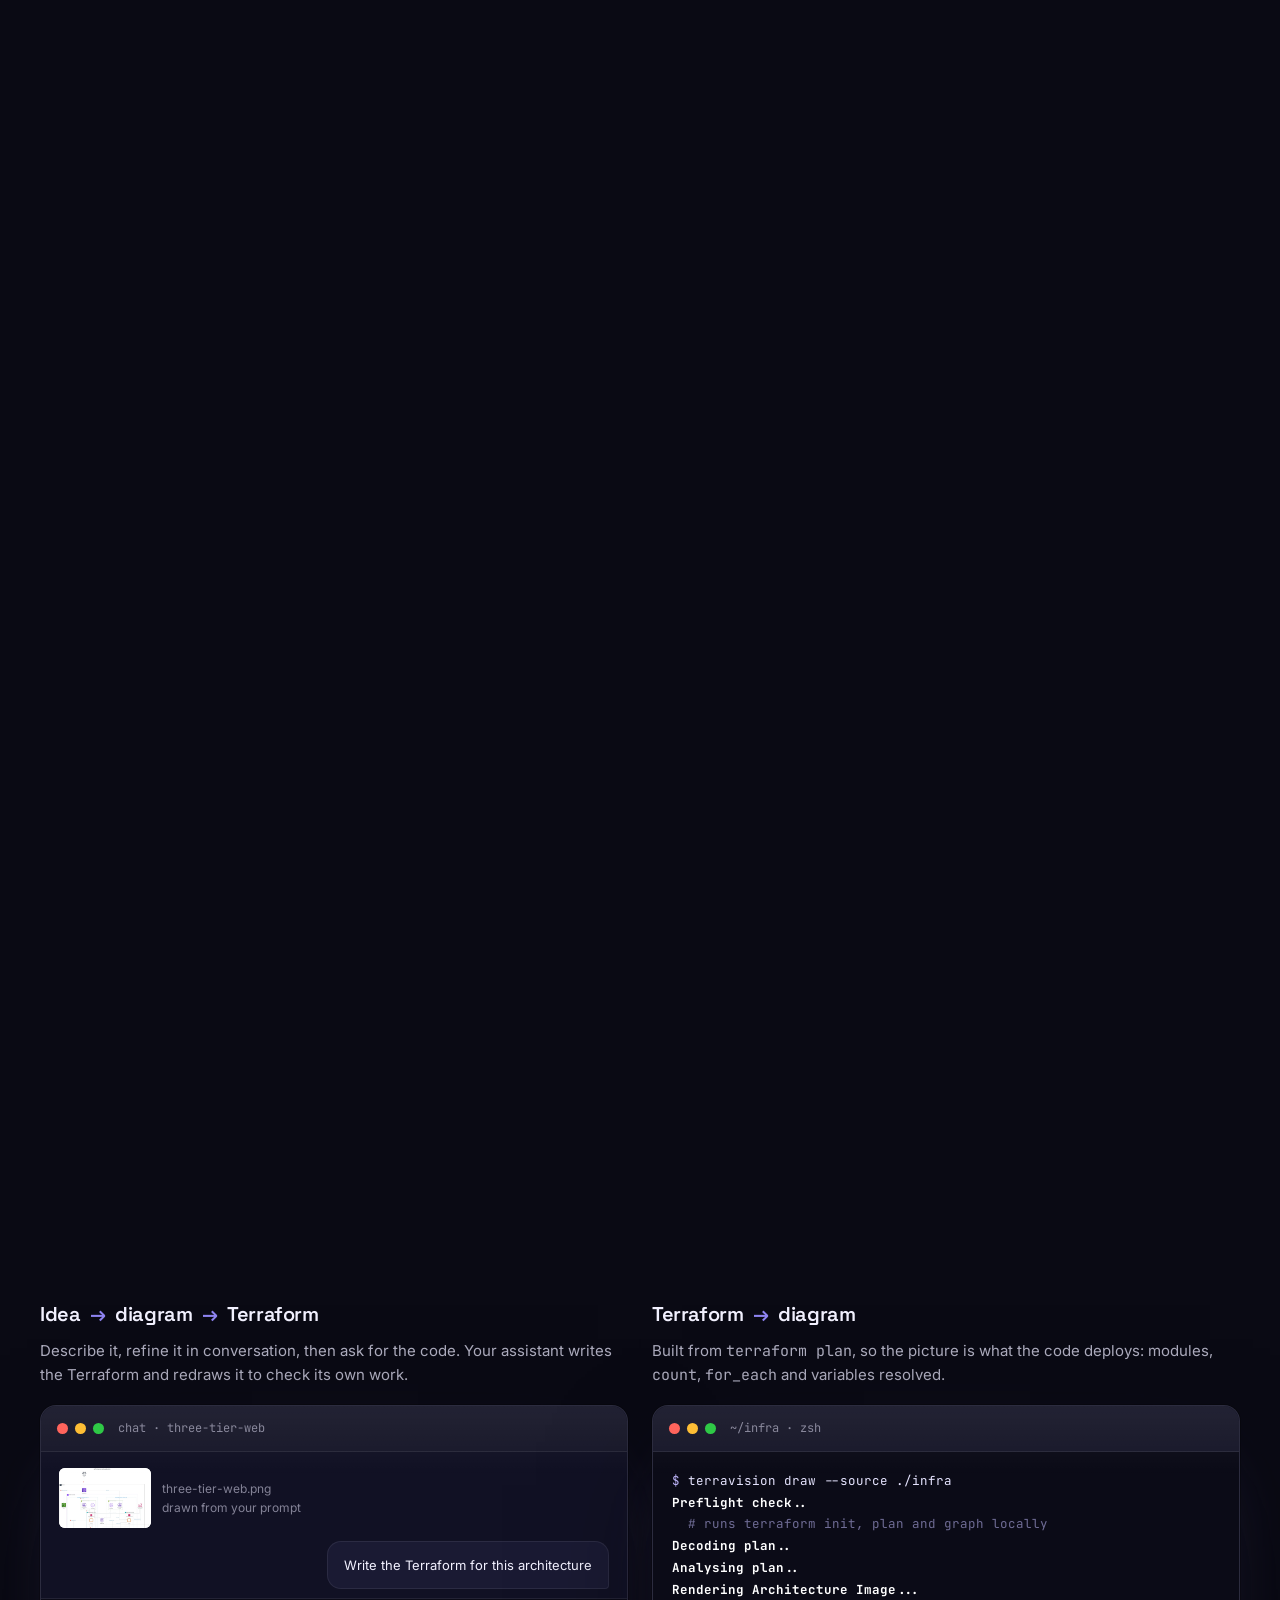
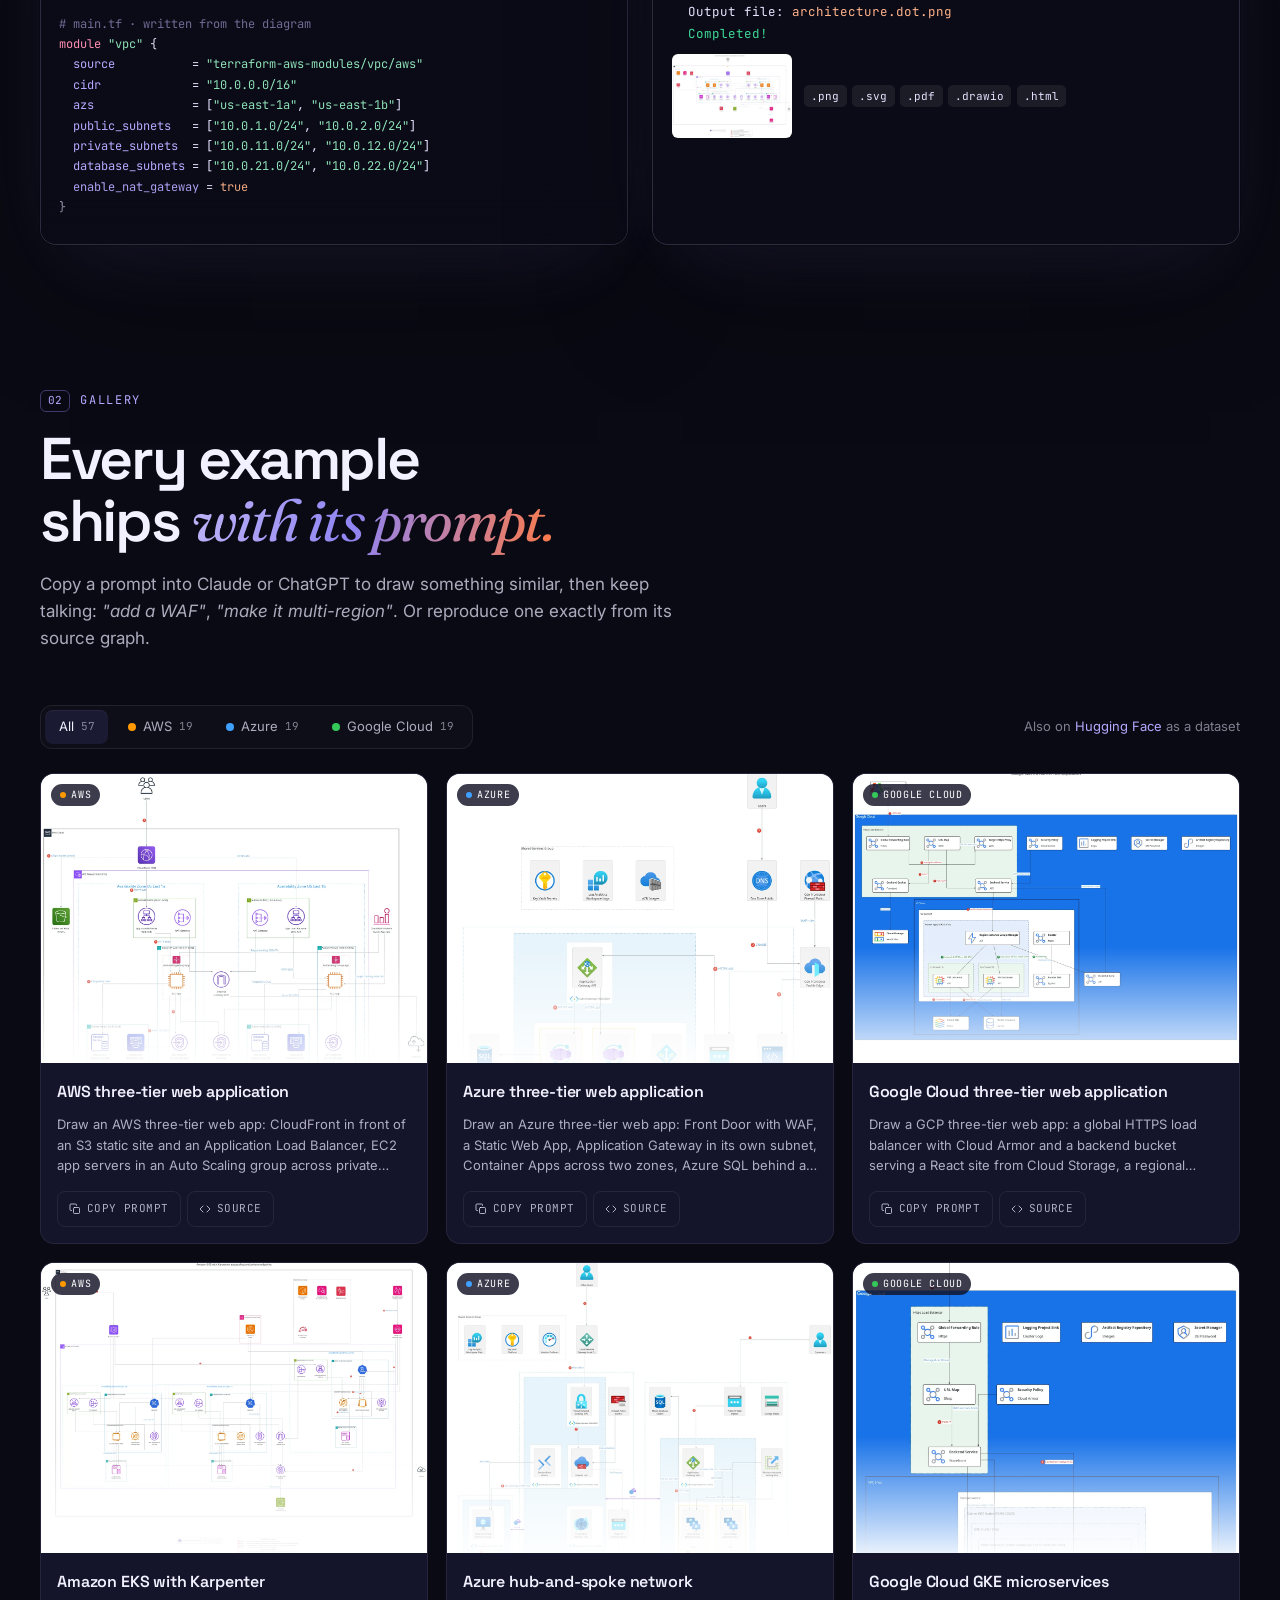
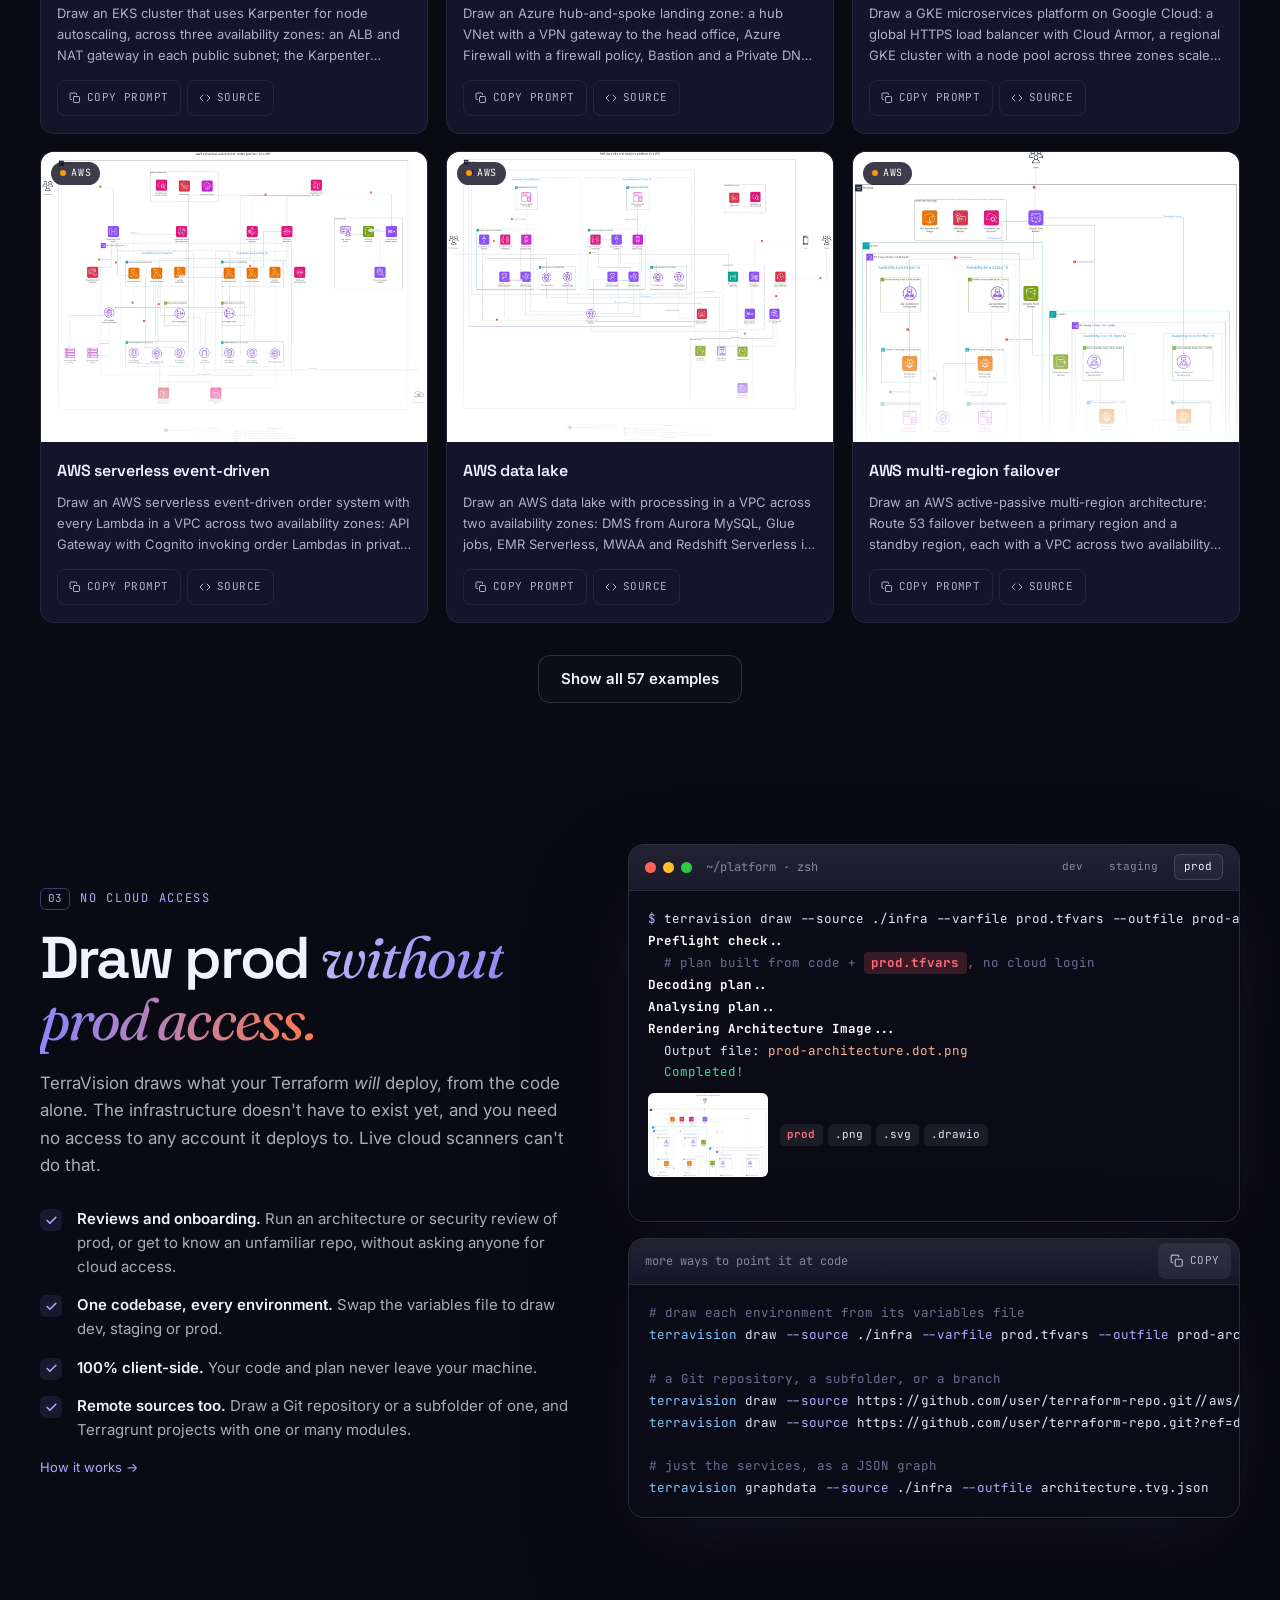
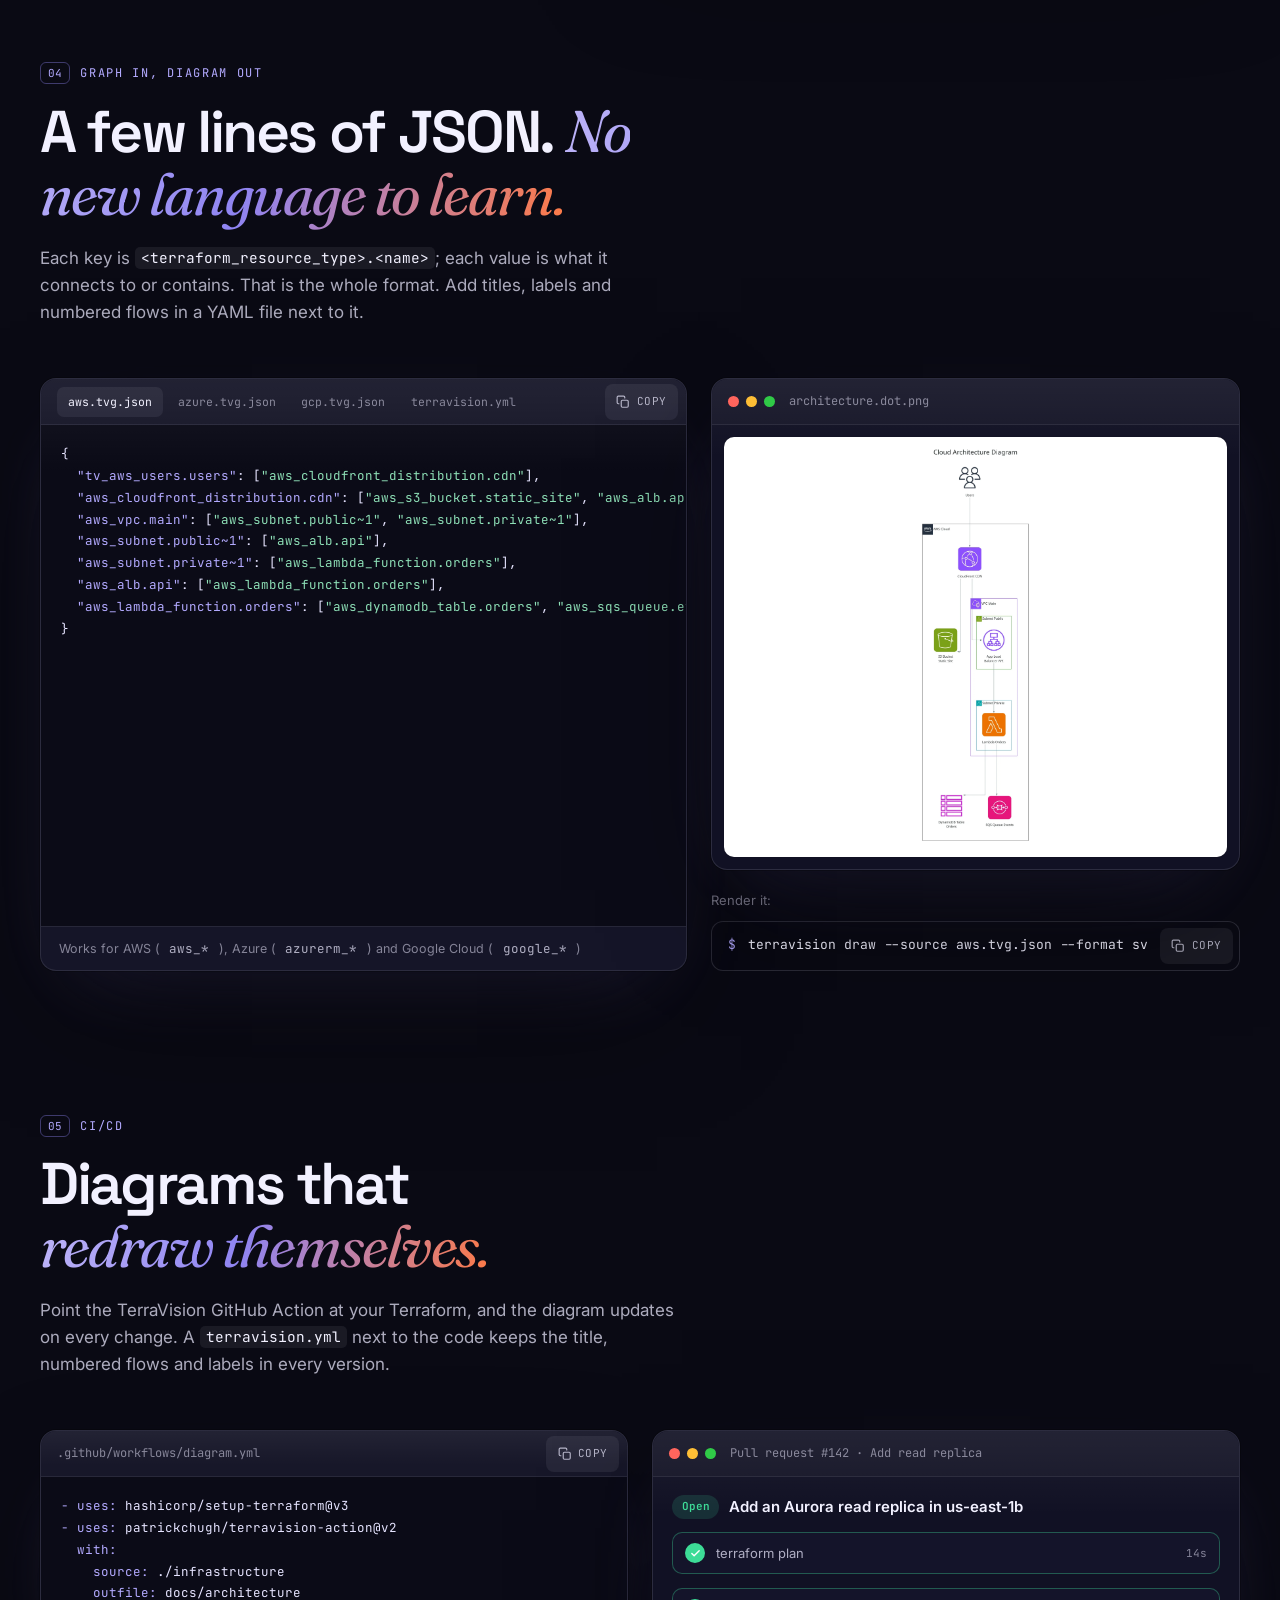
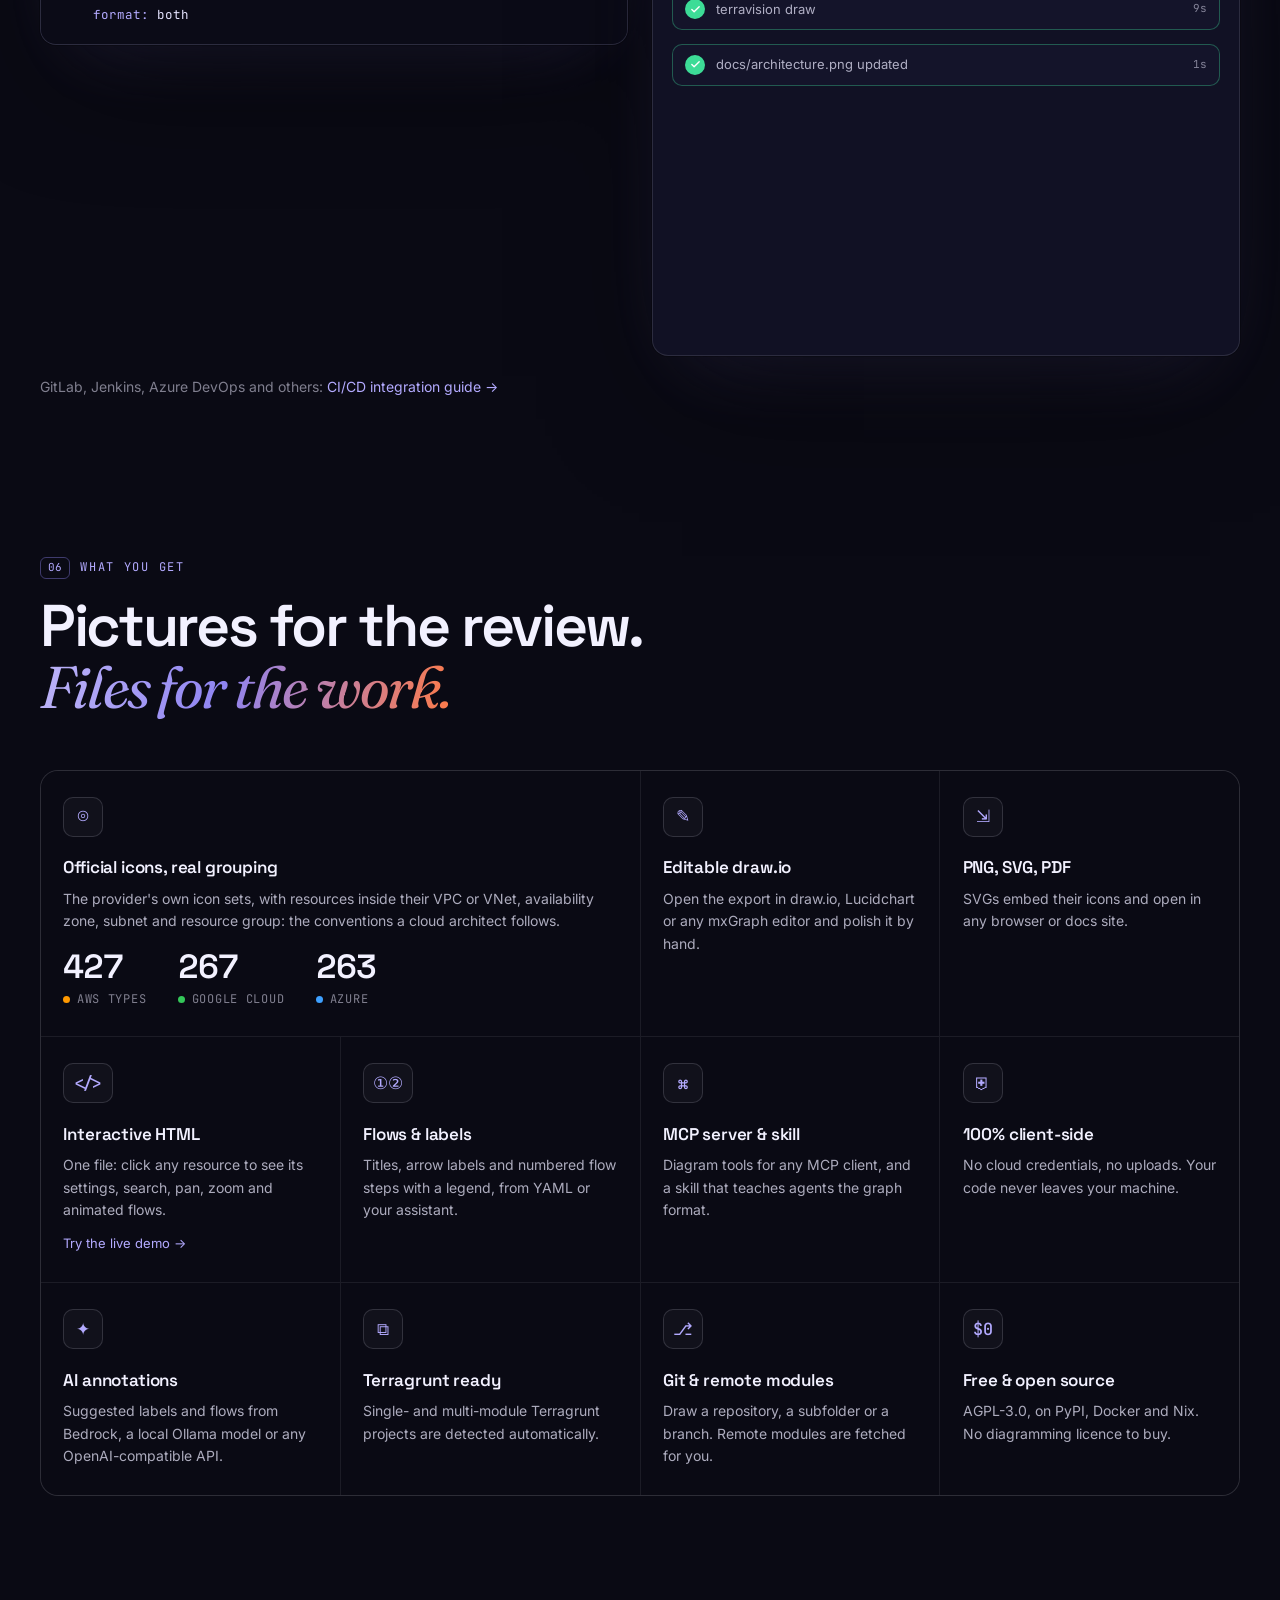
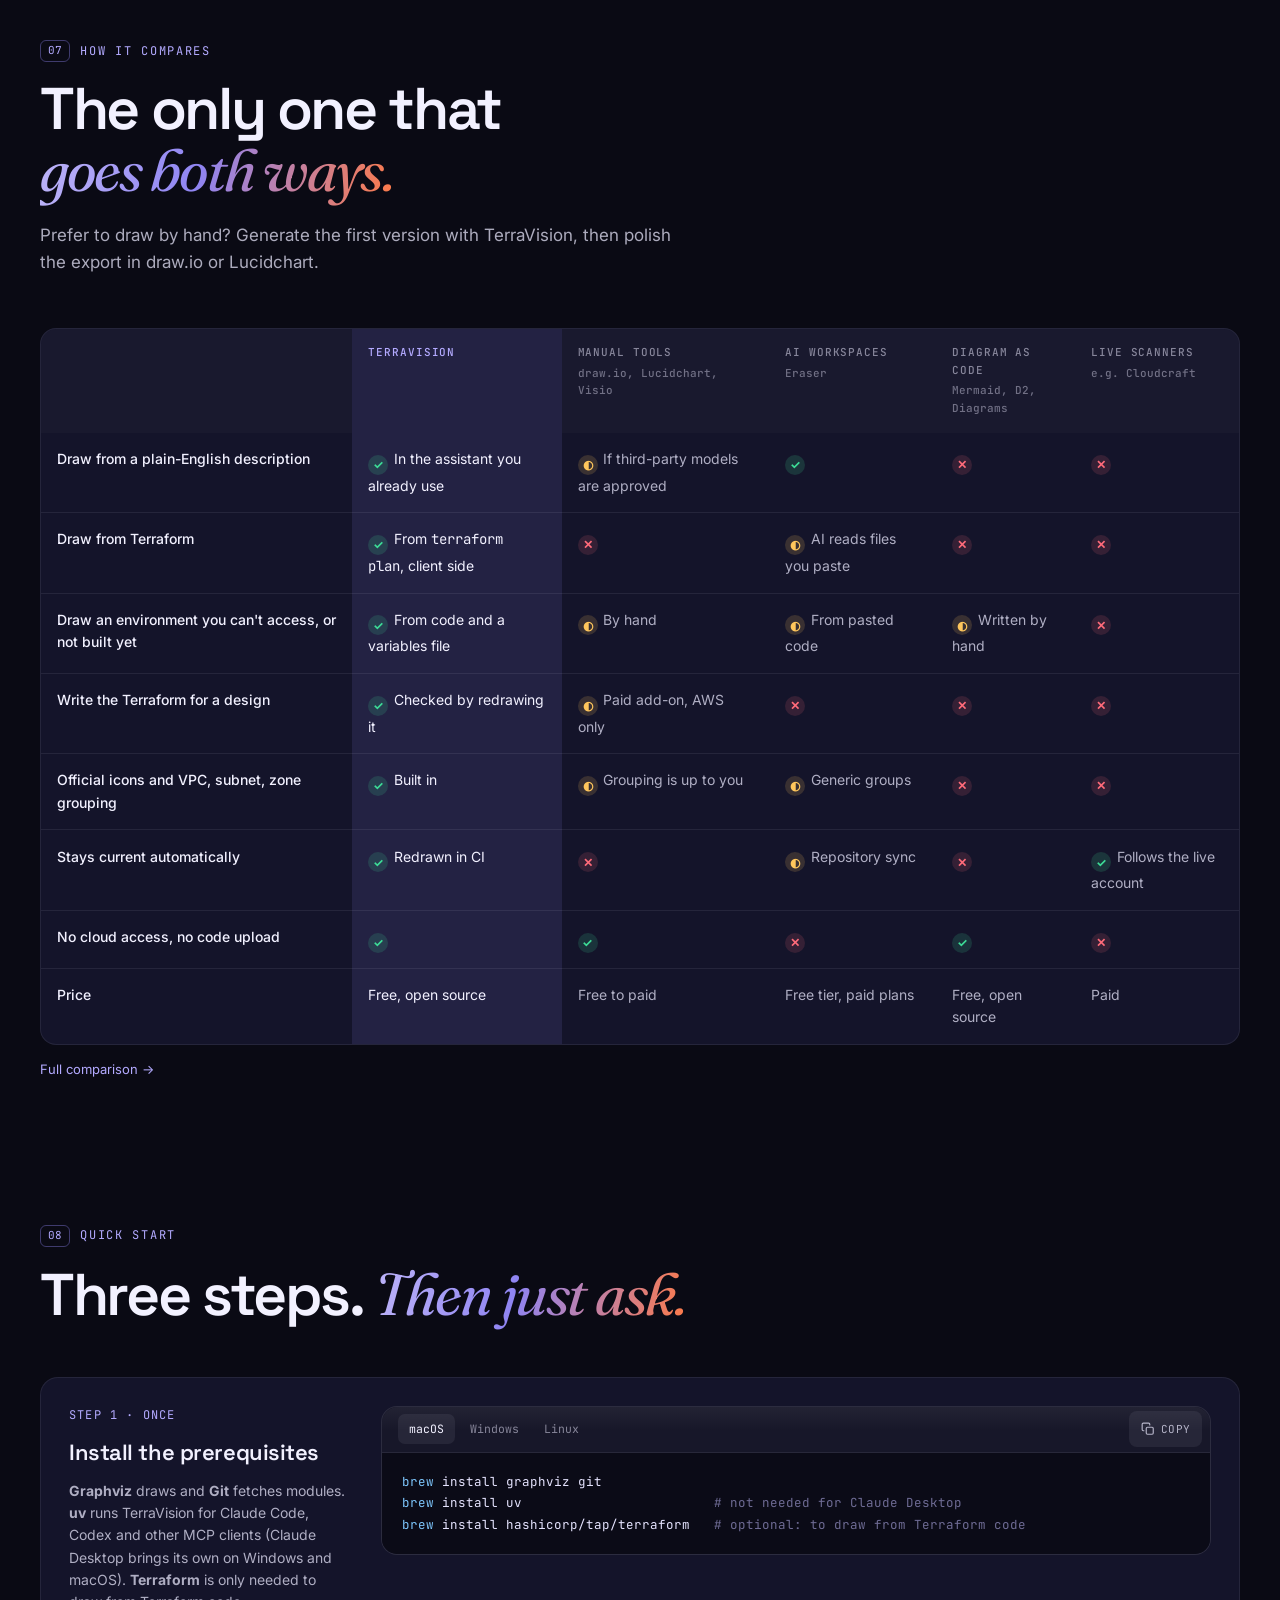
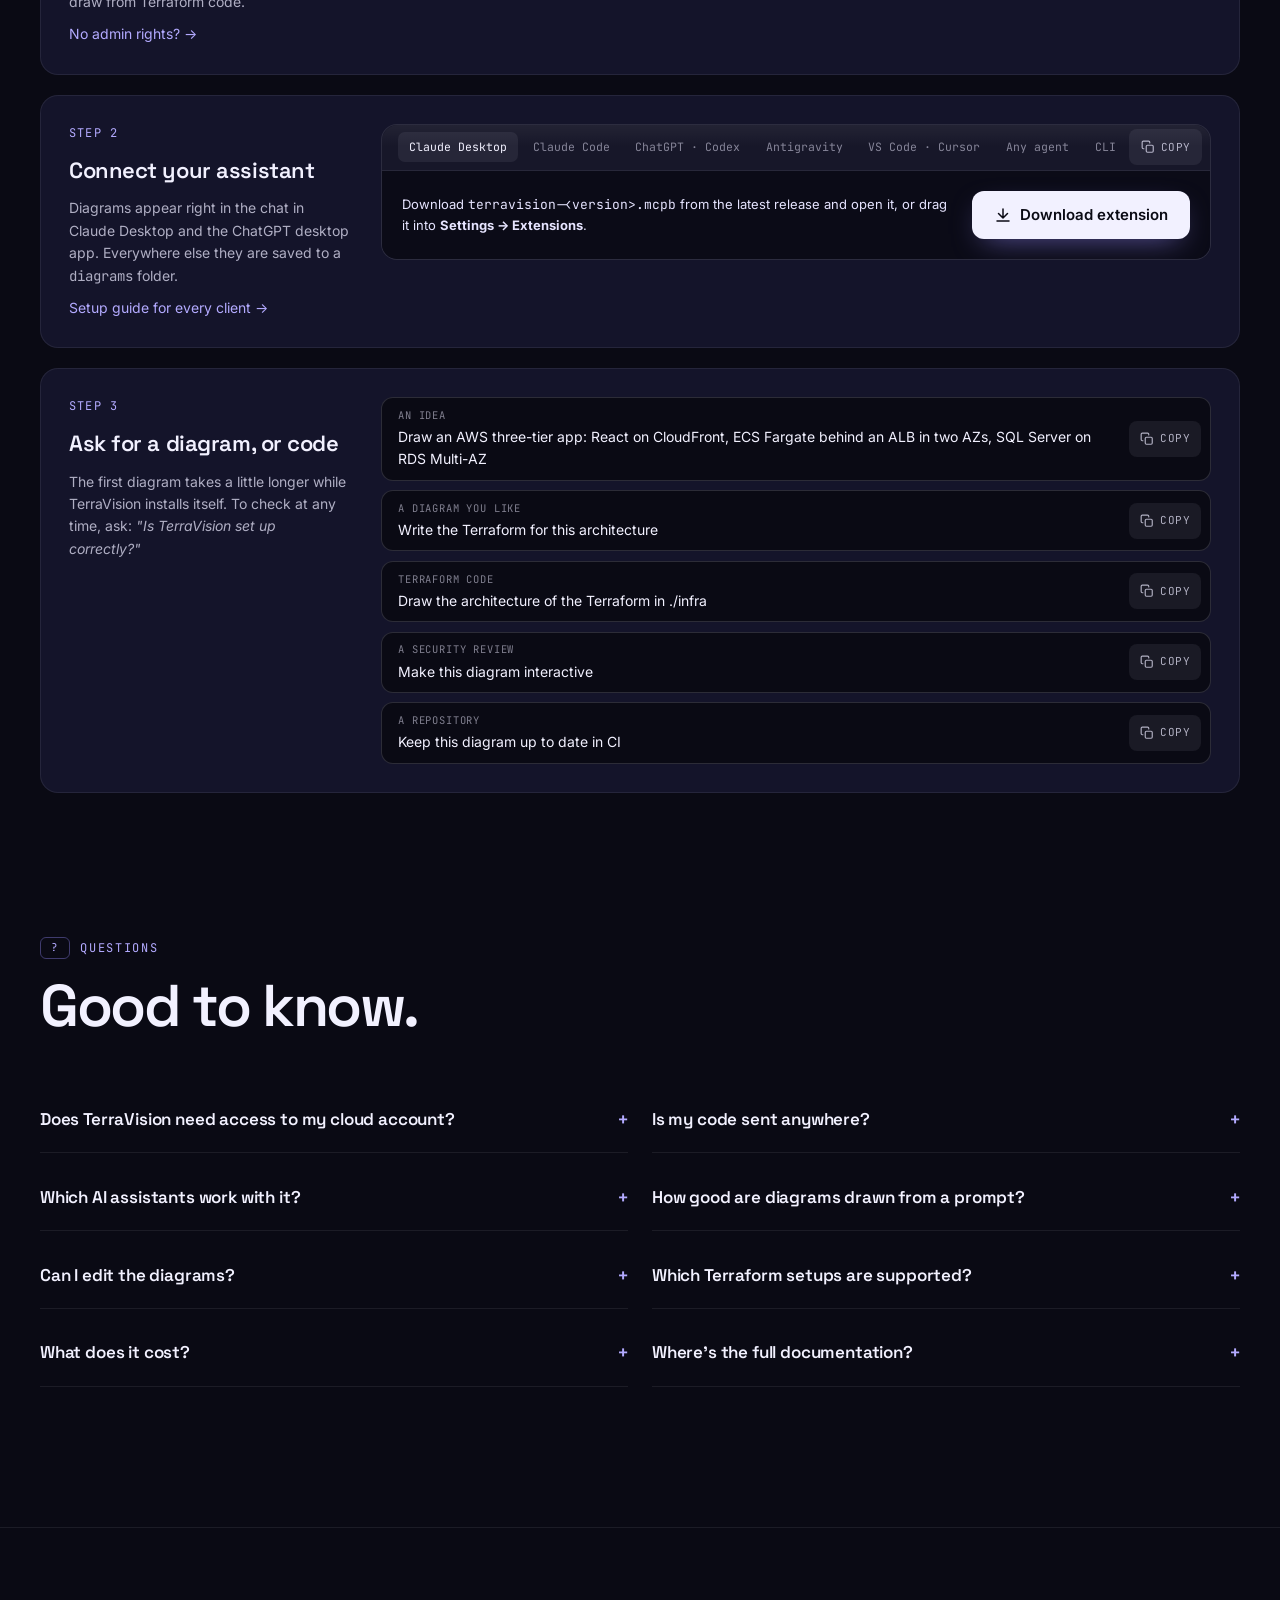
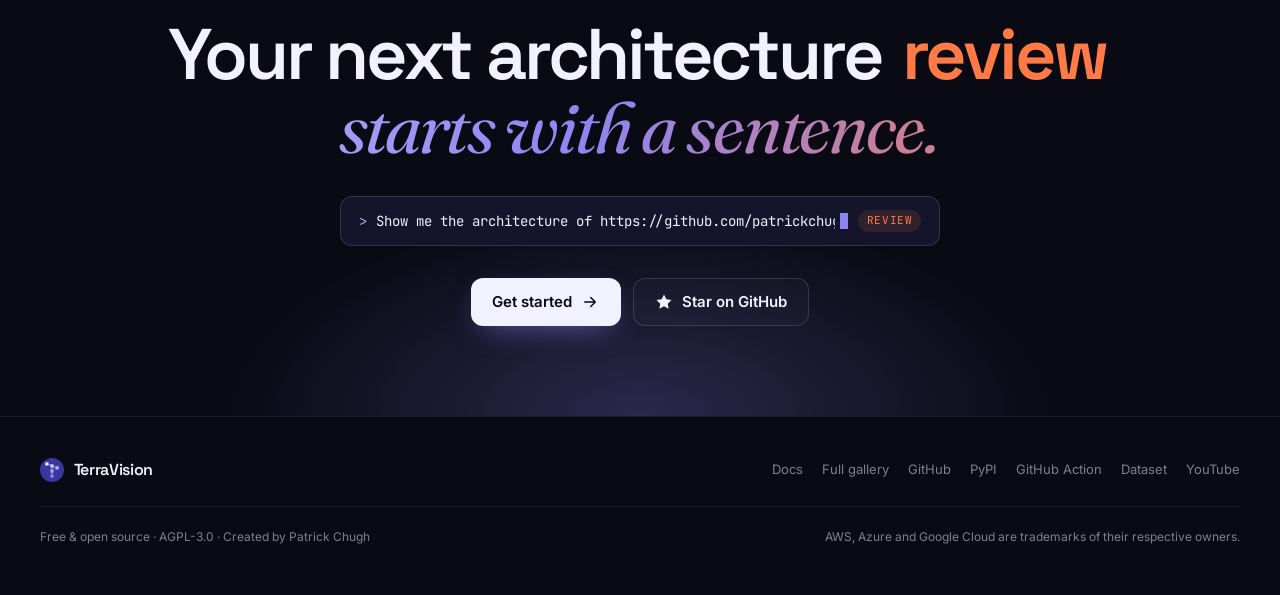
==== commit cb6c757a: "Closing section alternates review and design The headline word swaps between review and design, and " ====
--- a/index.html
+++ b/index.html
@@ -611,8 +611,9 @@
 
   <!-- CTA -->
   <section class="cta">
-    <h2>Your next architecture review <em>starts with a sentence.</em></h2>
-    <div class="cta-line" aria-live="off"><span class="gt">&gt;</span><span class="txt" id="cta-typed">Draw an Azure hub-and-spoke landing zone</span><span class="cta-caret" aria-hidden="true"></span></div>
+    <!-- "review" and "design" take turns; the typed prompts below switch with them -->
+    <h2 id="cta-h" data-mode="review"><span class="l1">Your next architecture <span class="swap"><span class="w w-review">review</span><span class="w w-design" aria-hidden="true">design</span></span></span> <em class="l2">starts with a sentence.</em></h2>
+    <div class="cta-line" aria-live="off"><span class="gt">&gt;</span><span class="txt" id="cta-typed">Show me the architecture of https://github.com/patrickchugh/testcase-bastion</span><span class="cta-caret" aria-hidden="true"></span><span class="mode-tag" id="cta-tag">review</span></div>
     <div class="hero-ctas">
       <a class="btn btn-primary" href="#start">Get started <svg><use href="#i-arrow"/></svg></a>
       <a class="btn btn-ghost" href="https://github.com/patrickchugh/terravision" target="_blank" rel="noopener"><svg><use href="#i-star"/></svg>Star on GitHub</a>
--- a/css/site.css
+++ b/css/site.css
@@ -530,10 +530,20 @@
 /* ---------- CTA ---------- */
 .cta { margin-top: clamp(5rem, 11vw, 9rem); padding: clamp(3.5rem, 7vw, 6rem) 1.5rem; text-align: center; position: relative; overflow: hidden; border-top: 1px solid var(--line); }
 .cta::before { content: ''; position: absolute; inset: 0; z-index: -1; background: radial-gradient(600px 300px at 50% 100%, rgba(var(--accent-rgb), .25), transparent 70%); }
-.cta h2 { margin: 0 auto; max-width: 16ch; font-family: var(--font-title); font-size: clamp(2.3rem, 5.6vw, 4.5rem); font-weight: 600; letter-spacing: -.045em; line-height: 1.02; text-wrap: balance; }
+.cta h2 .l1, .cta h2 .l2 { display: block; }
+.cta h2 { margin: 0 auto; max-width: 24ch; font-family: var(--font-title); font-size: clamp(2.3rem, 5.6vw, 4.5rem); font-weight: 600; letter-spacing: -.045em; line-height: 1.02; text-wrap: balance; }
 .cta-line { display: inline-flex; width: min(100%, 600px); align-items: center; gap: .6rem; max-width: 100%; margin: 2rem auto 0; padding: .8rem 1.1rem; border-radius: 12px; border: 1px solid var(--line-hi); background: var(--surface); font-family: var(--font-mono); font-size: .875rem; text-align: left; }
 .cta-line .gt { color: var(--accent-text); flex: none; }
-.cta-line .txt { overflow: hidden; white-space: nowrap; text-overflow: clip; }
+.cta-line .txt { min-width: 0; overflow: hidden; white-space: nowrap; text-overflow: clip; }
+/* The swapping word: both words share one grid cell, the inactive one slides out and blurs */
+.cta h2 .swap { display: inline-grid; vertical-align: bottom; text-align: center; }
+.cta h2 .swap .w { grid-area: 1 / 1; transition: opacity .6s var(--ease-out), transform .6s var(--ease-out), filter .6s var(--ease-out); }
+.cta h2 .w-review { color: var(--warm); }
+.cta h2 .w-design { color: var(--accent-2); }
+.cta h2[data-mode="review"] .w-design { opacity: 0; transform: translateY(.45em); filter: blur(8px); }
+.cta h2[data-mode="design"] .w-review { opacity: 0; transform: translateY(-.45em); filter: blur(8px); }
+.mode-tag { flex: none; margin-left: auto; padding: .15rem .55rem; border-radius: 999px; font-size: .6875rem; letter-spacing: .06em; text-transform: uppercase; color: var(--warm); background: rgba(var(--warm-rgb), .12); transition: color .4s, background .4s; }
+.mode-tag.is-design { color: var(--accent-text); background: var(--accent-soft); }
 .cta-caret { flex: none; width: 8px; height: 1.15em; margin-left: -.3rem; background: var(--accent); animation: caret 1s steps(1) infinite; }
 .cta .hero-ctas { animation: none; margin-top: 2rem; }
 
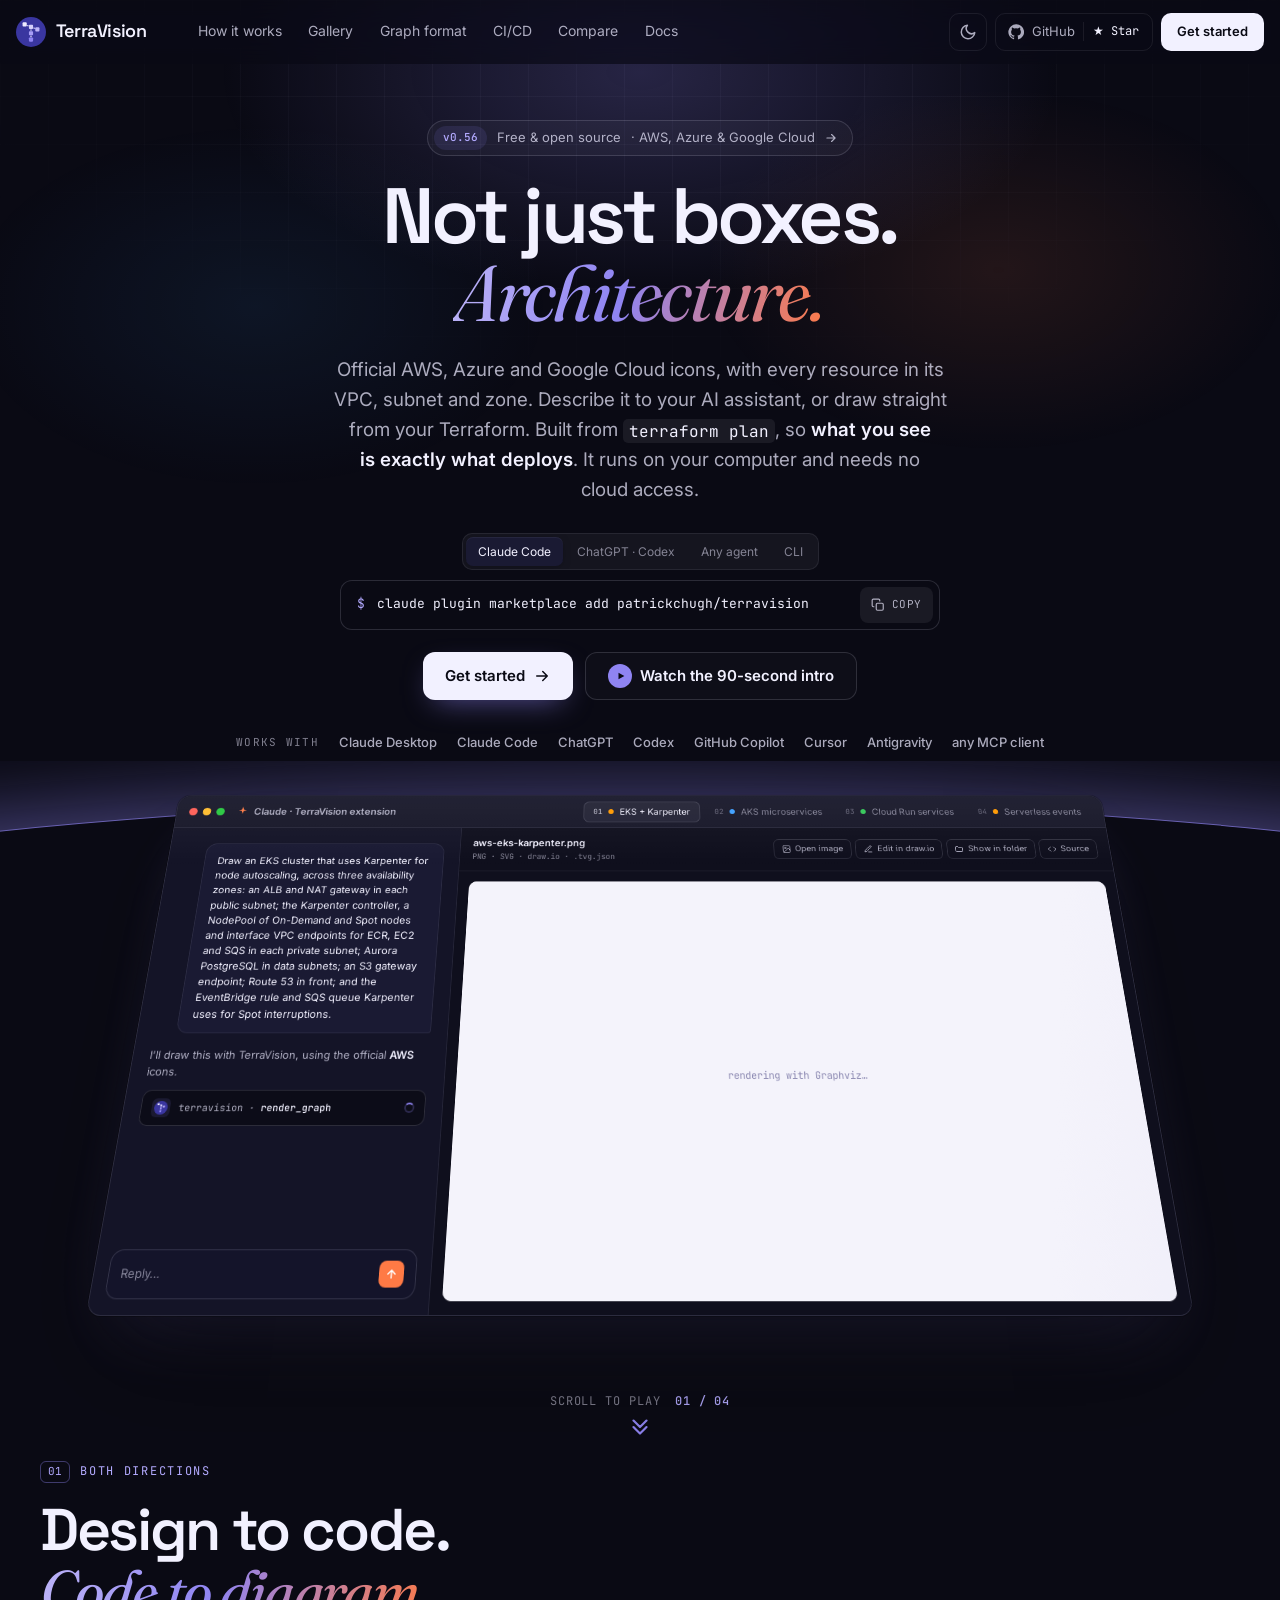
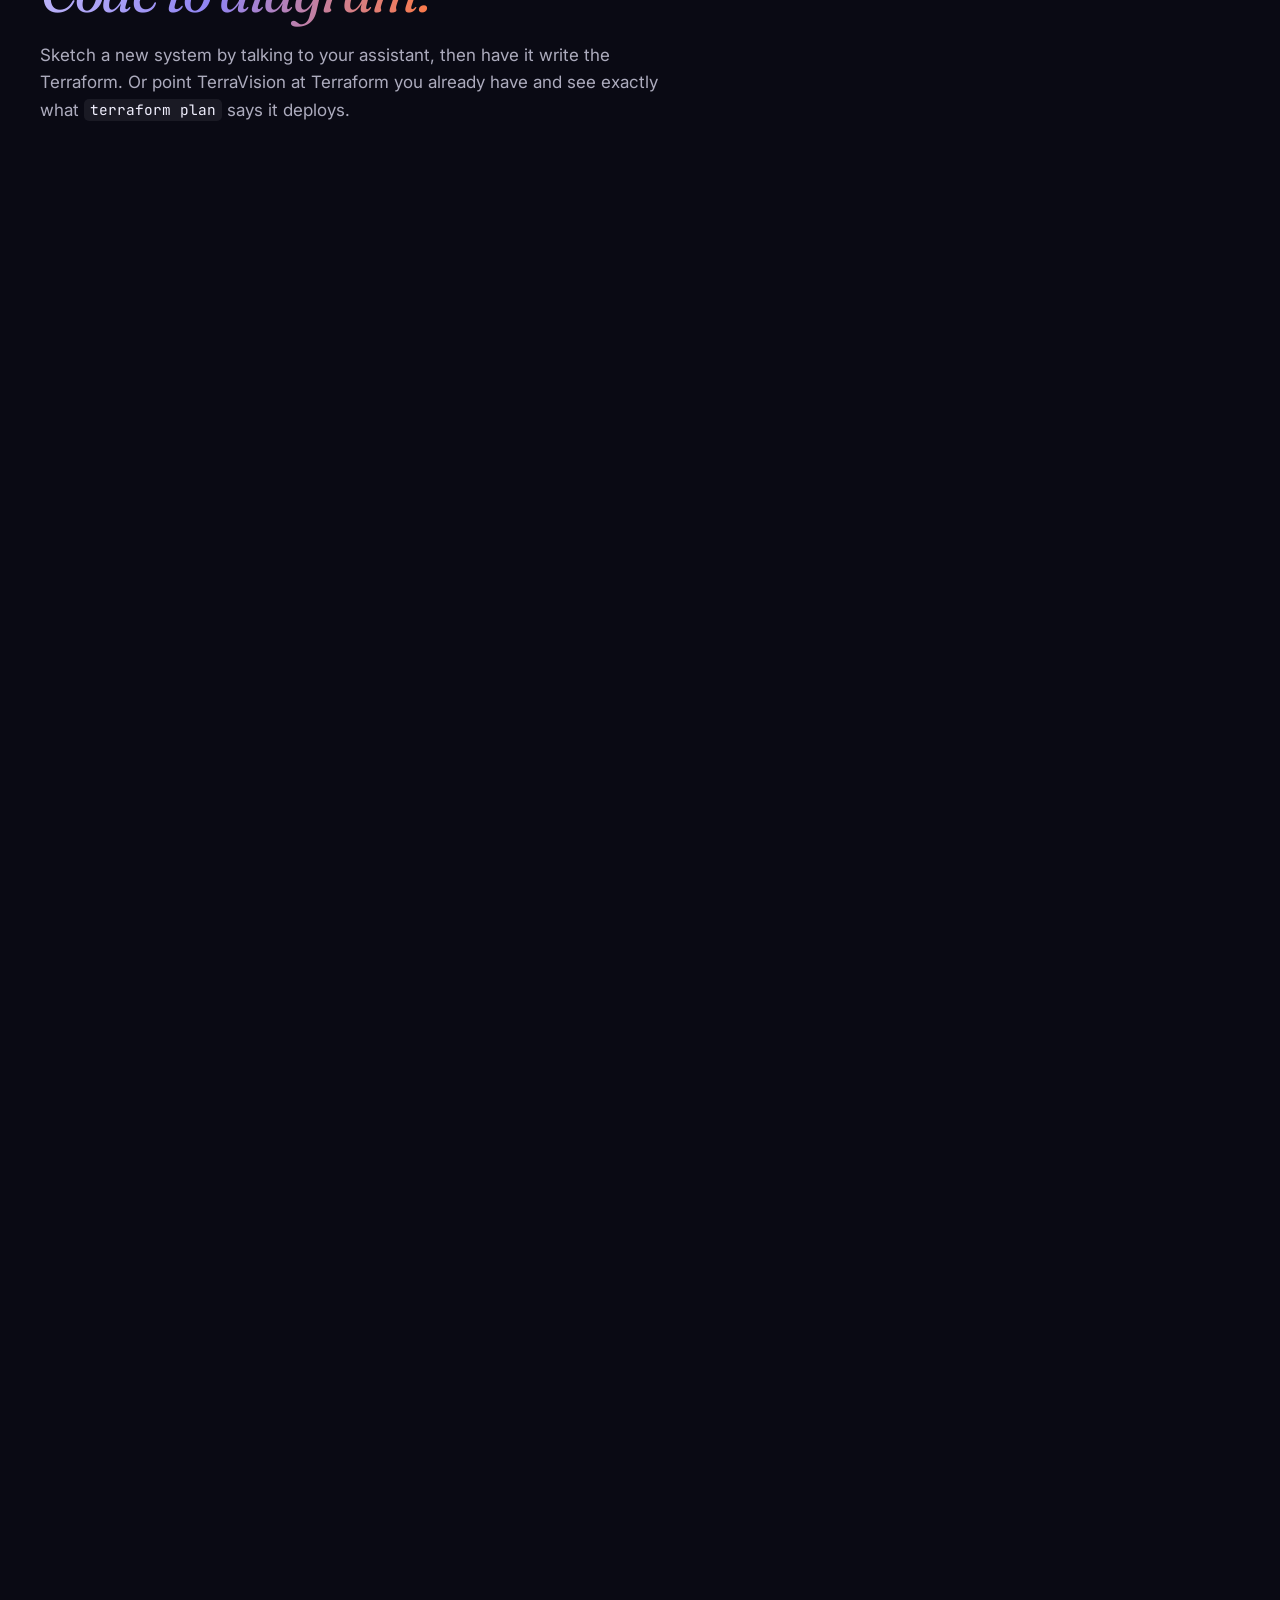
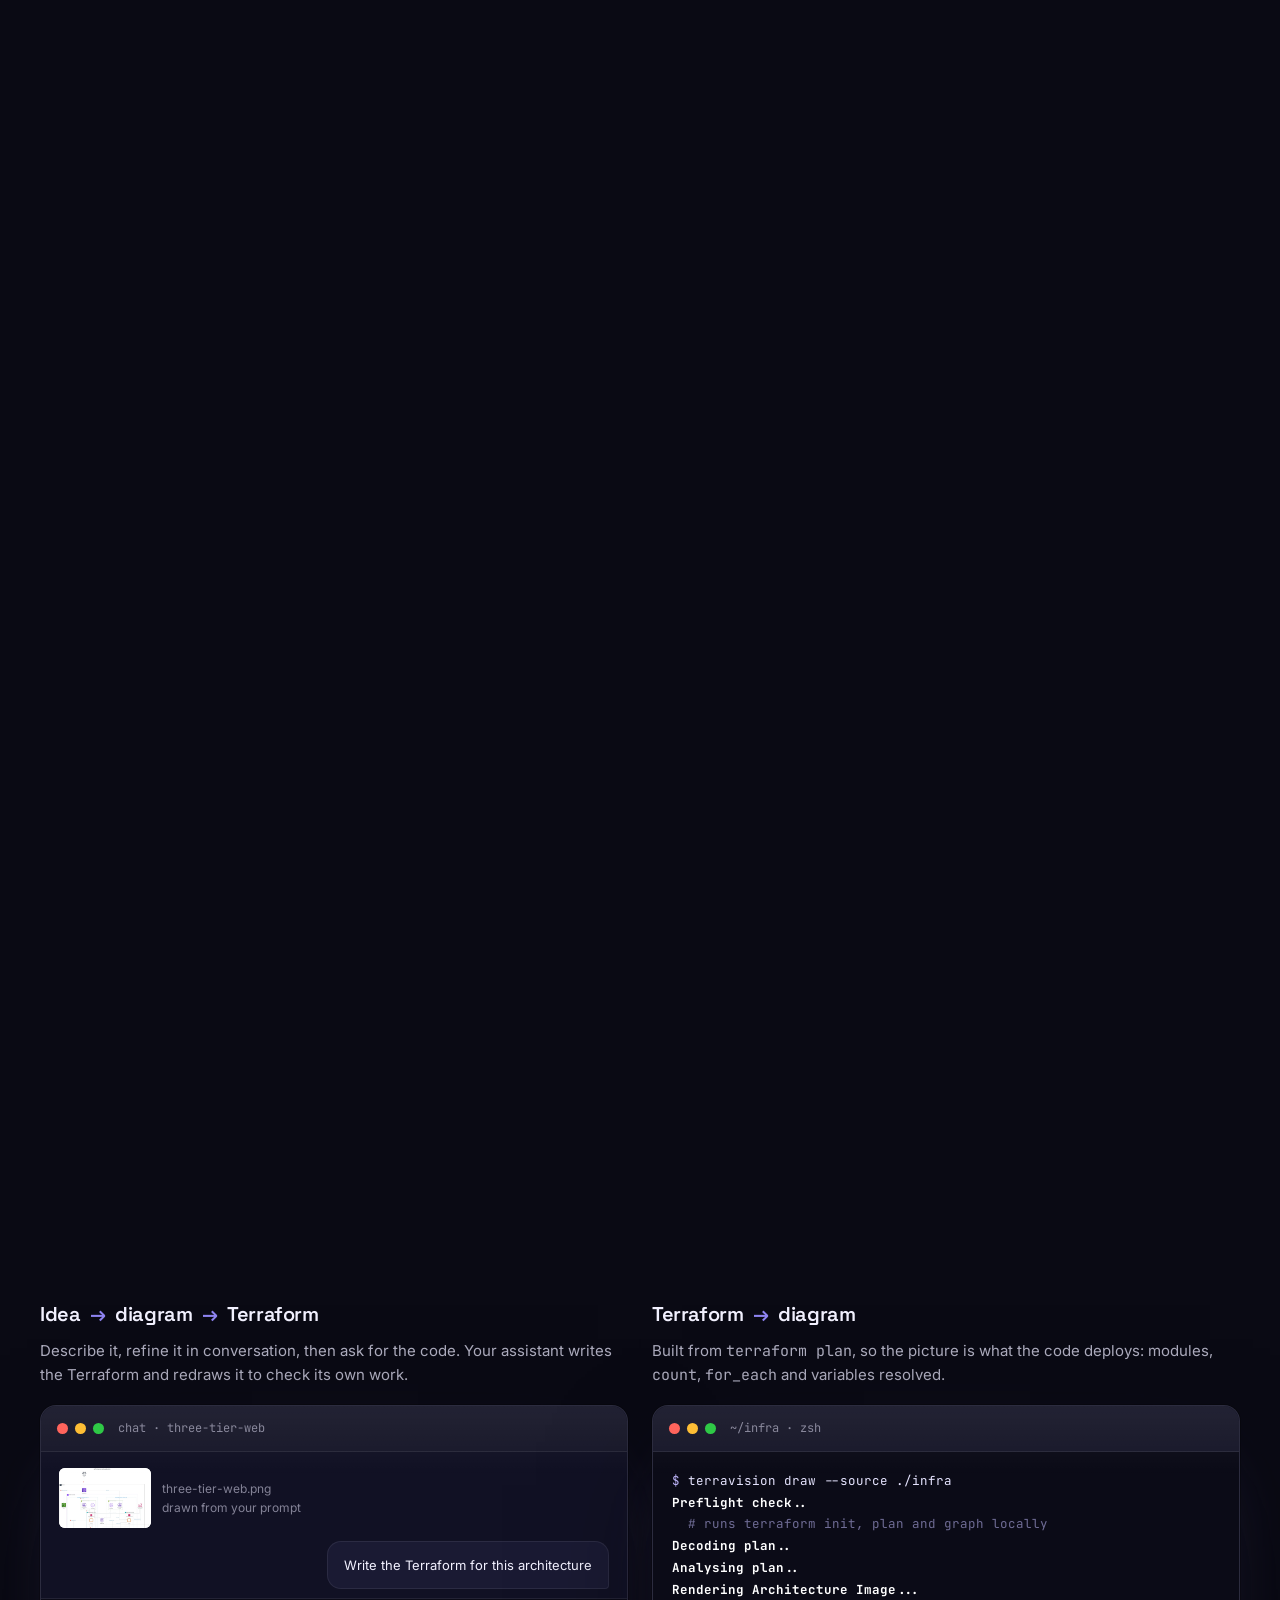
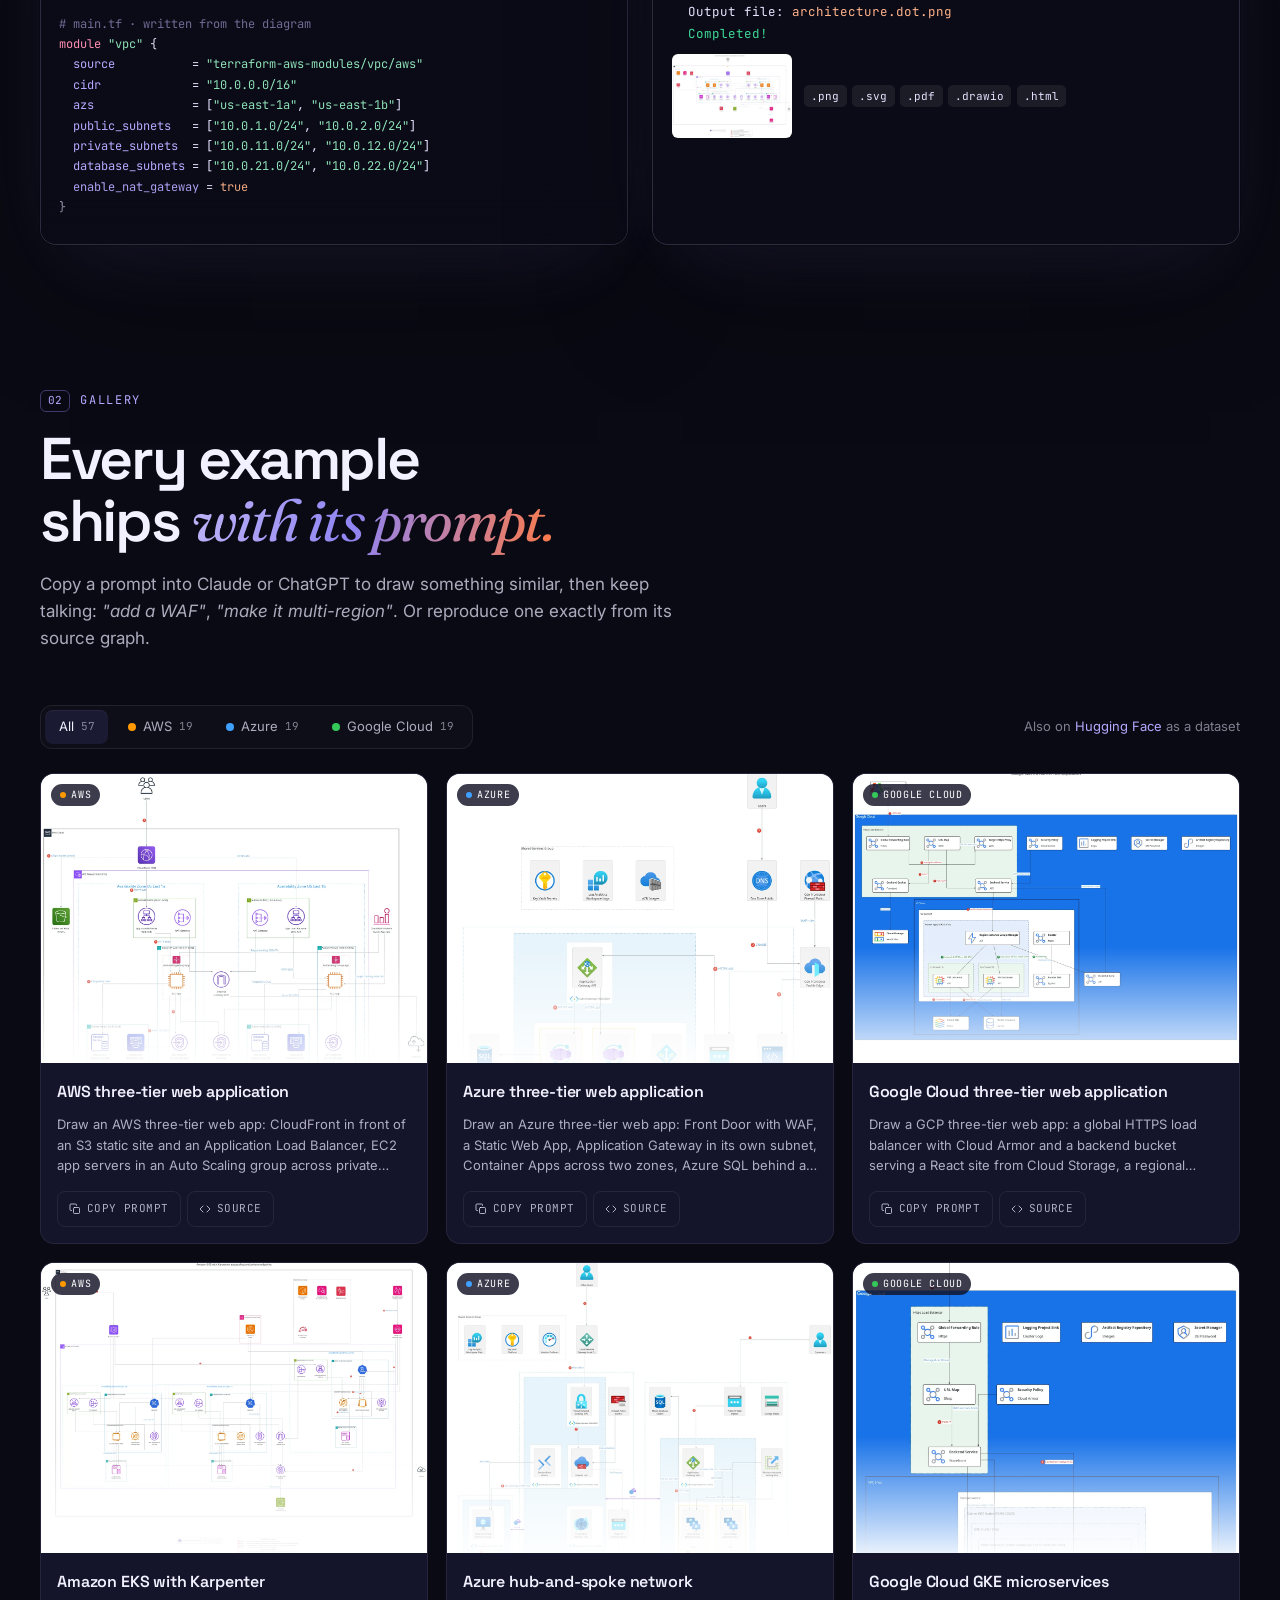
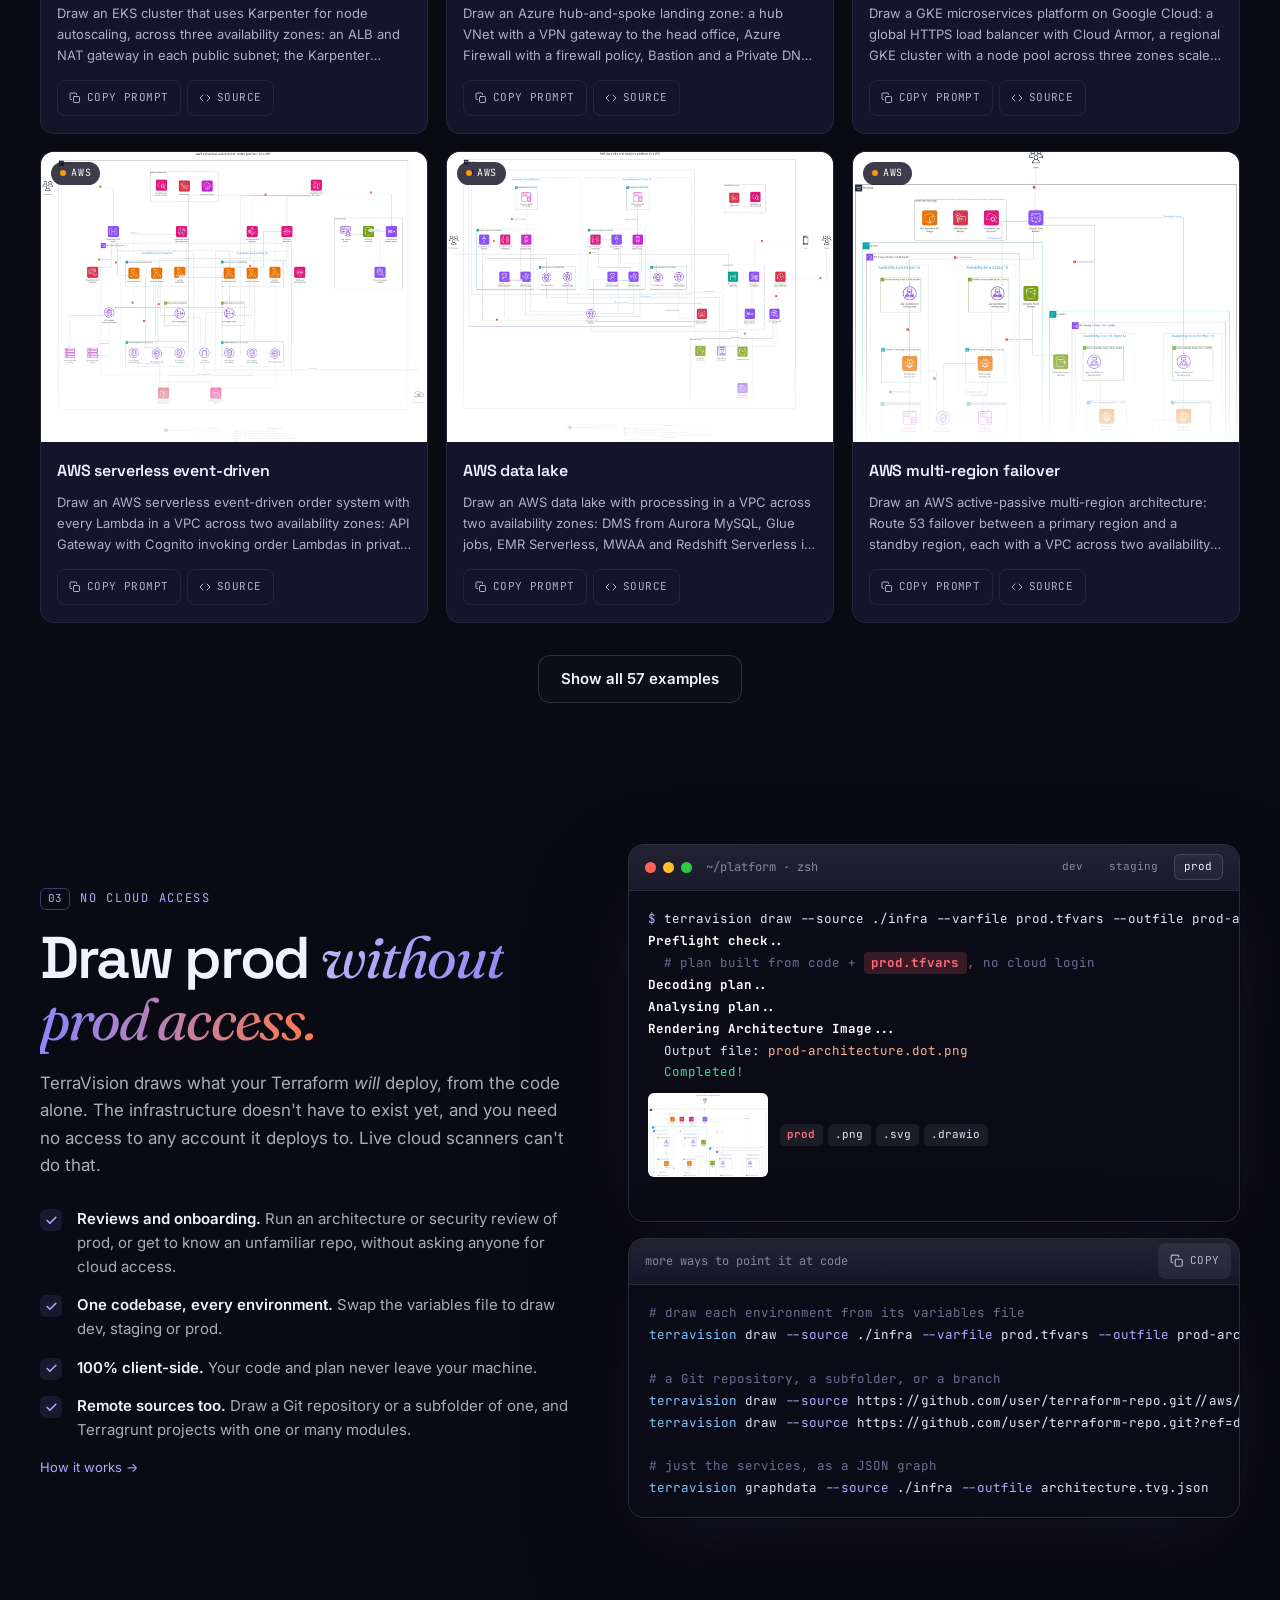
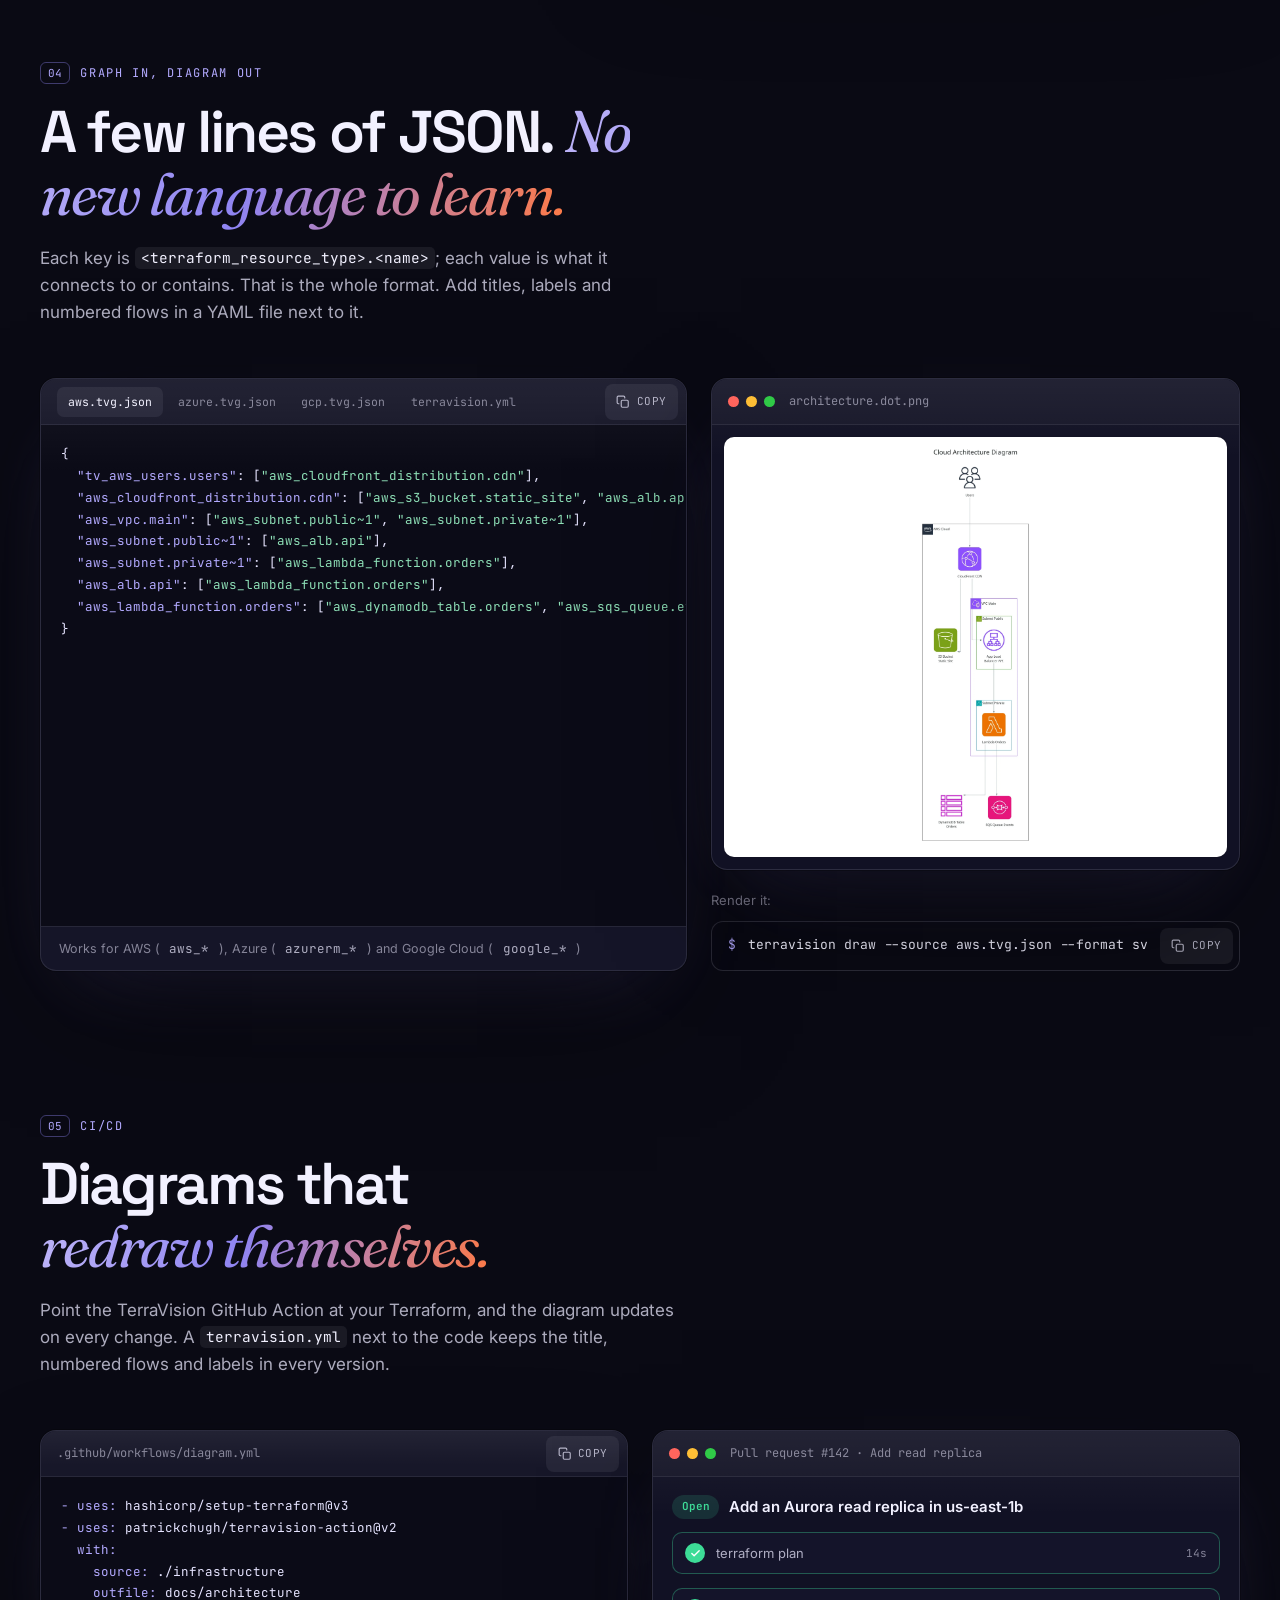
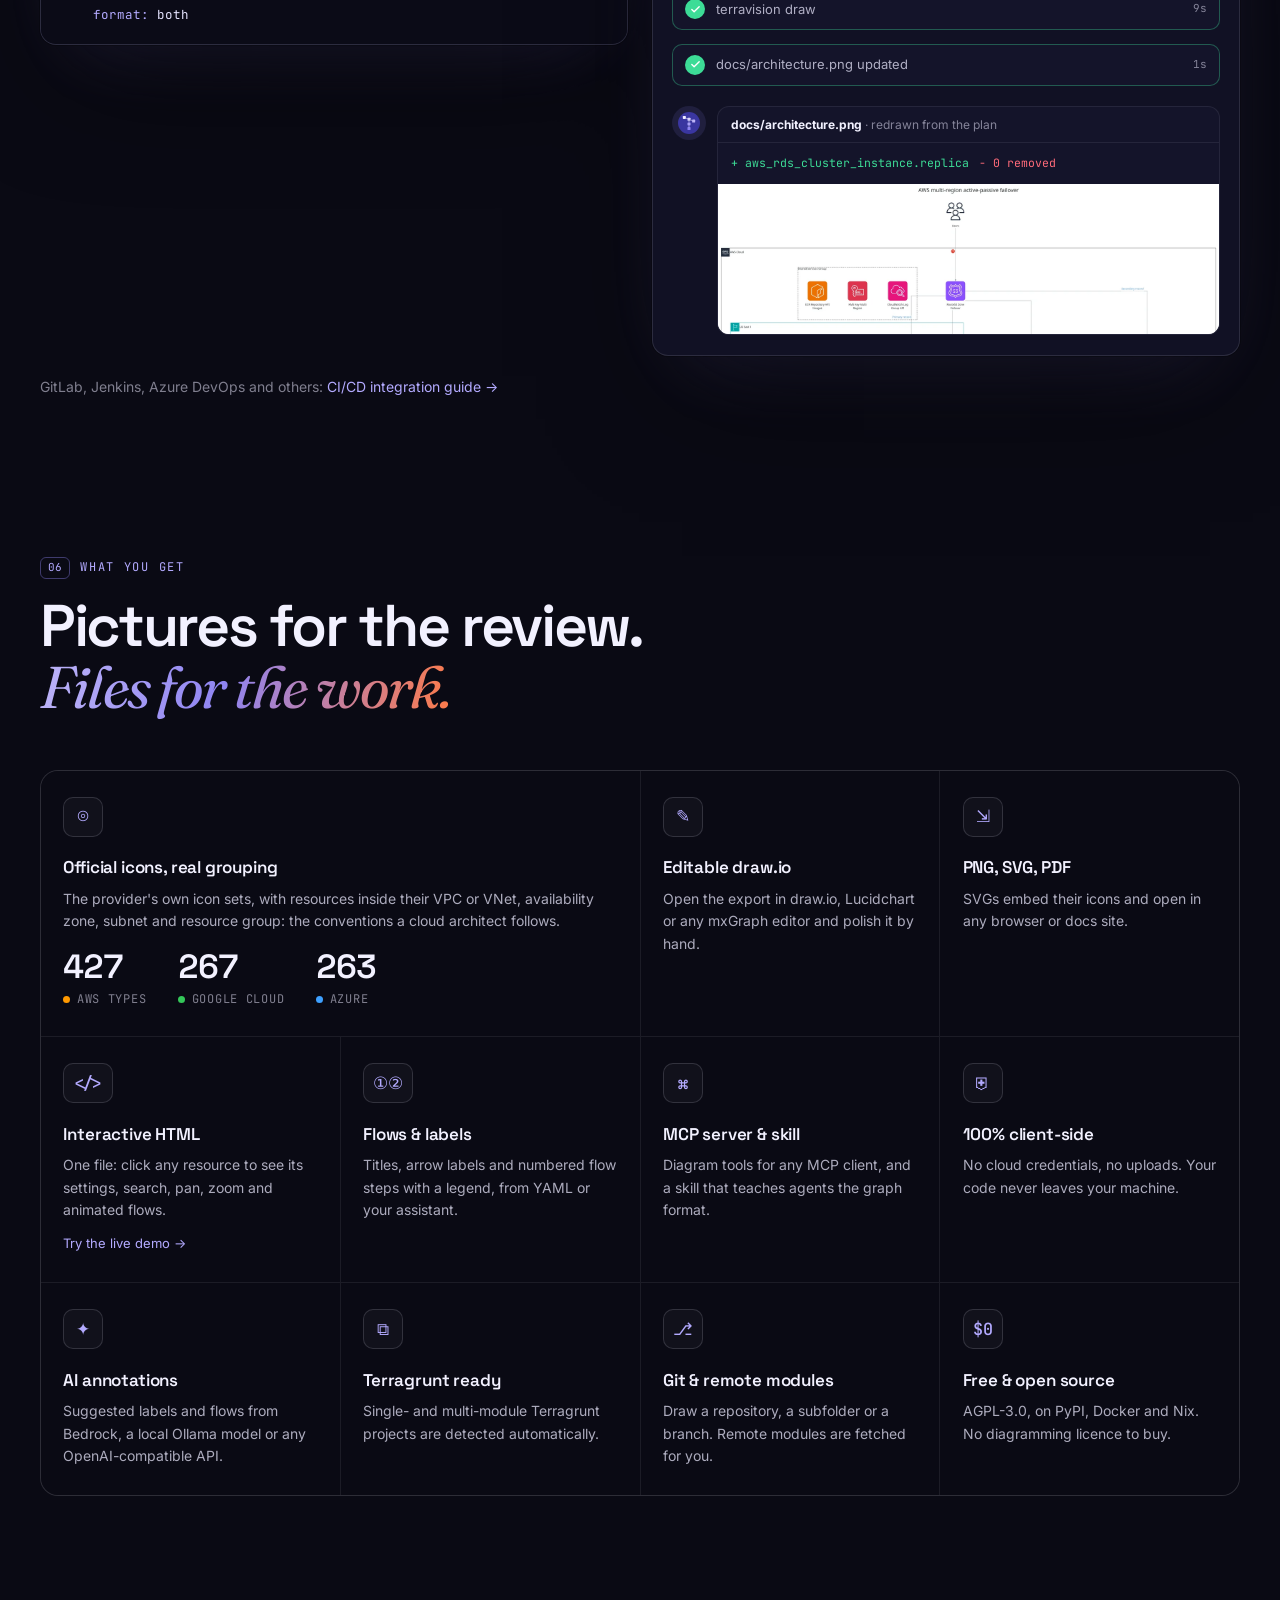
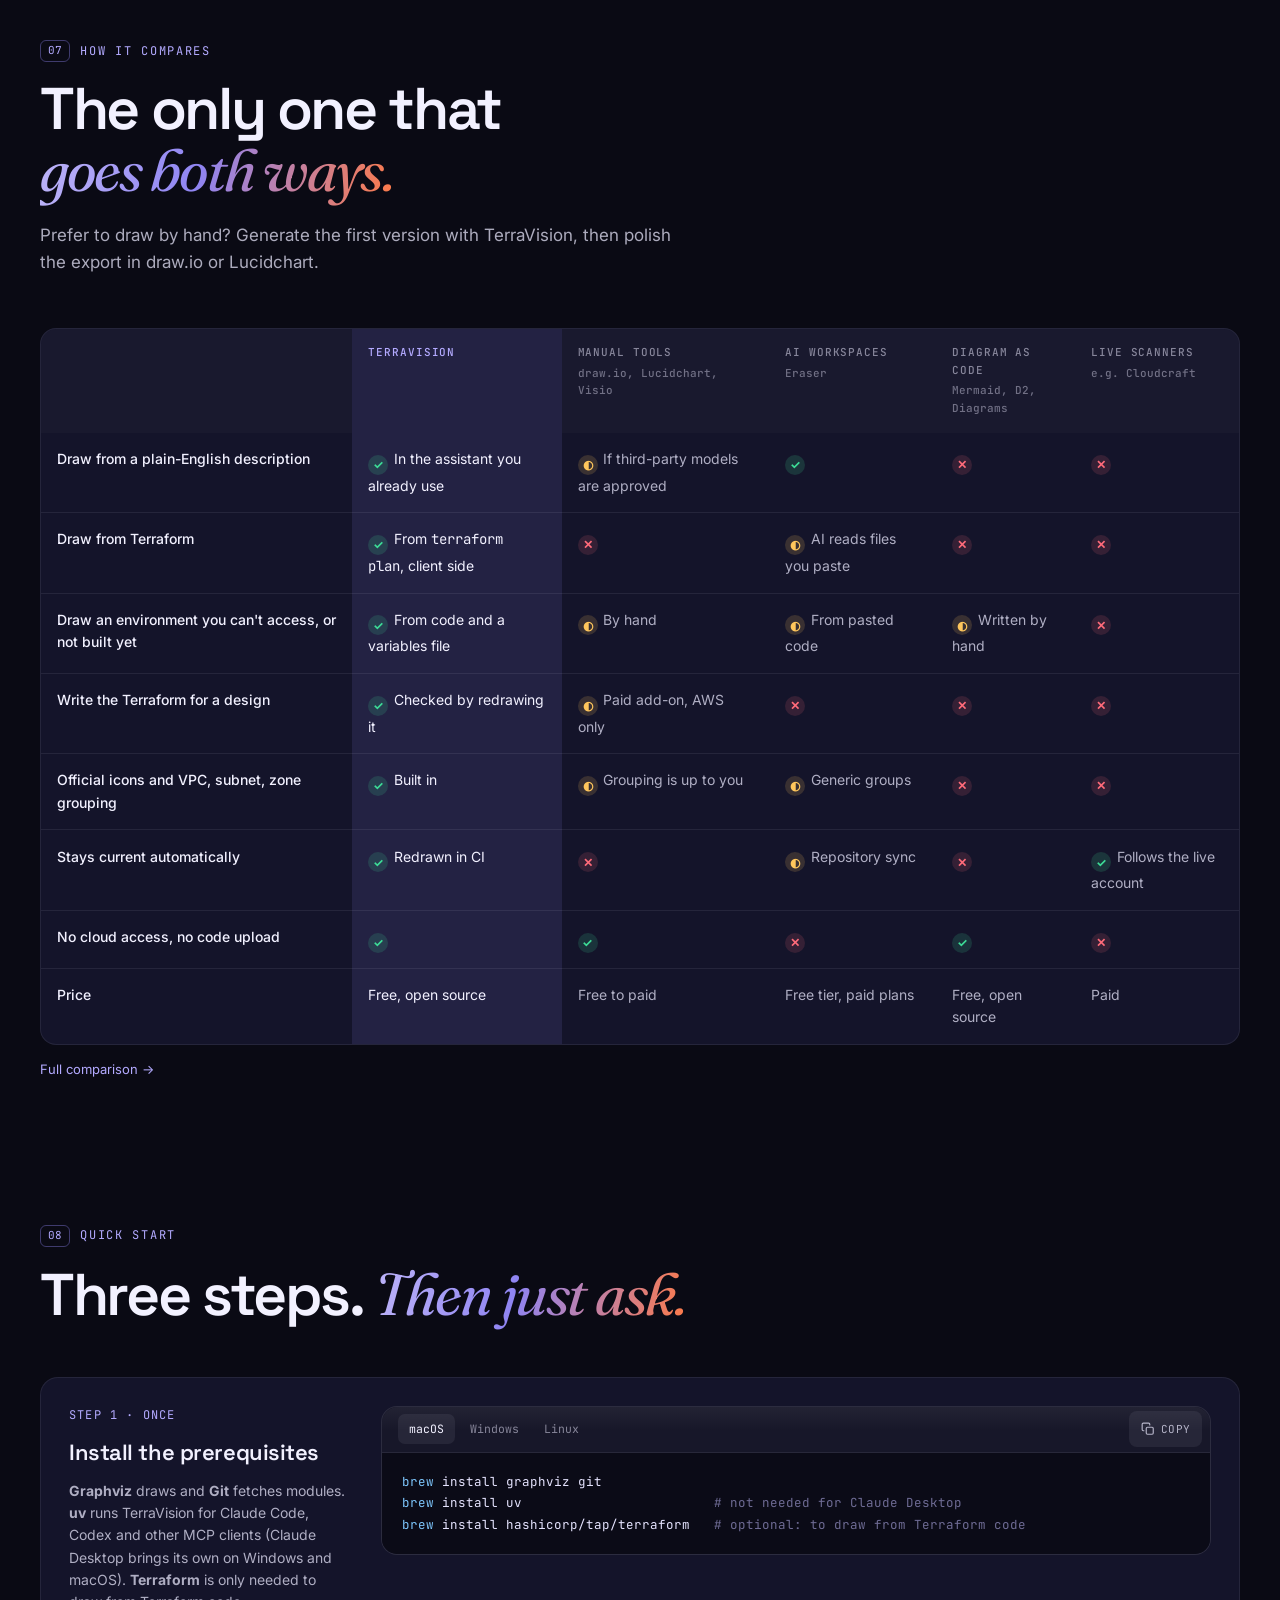
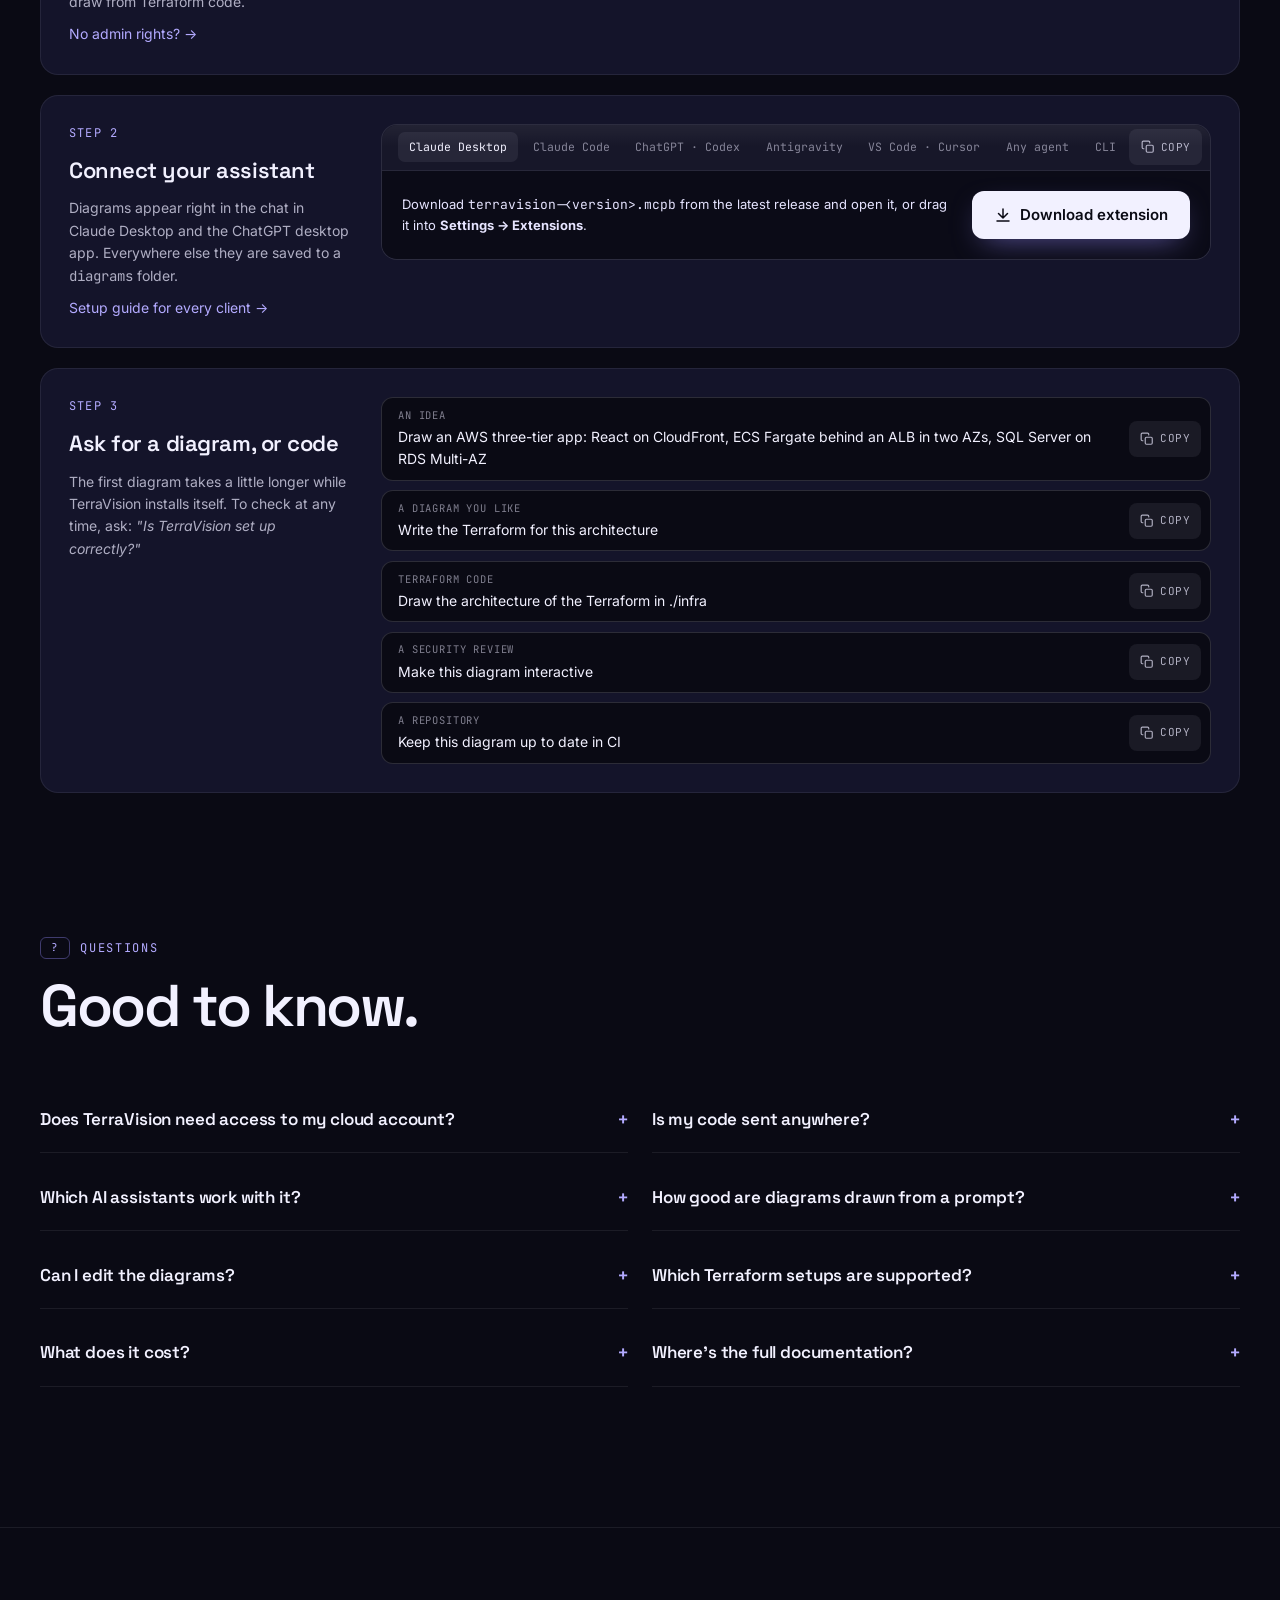
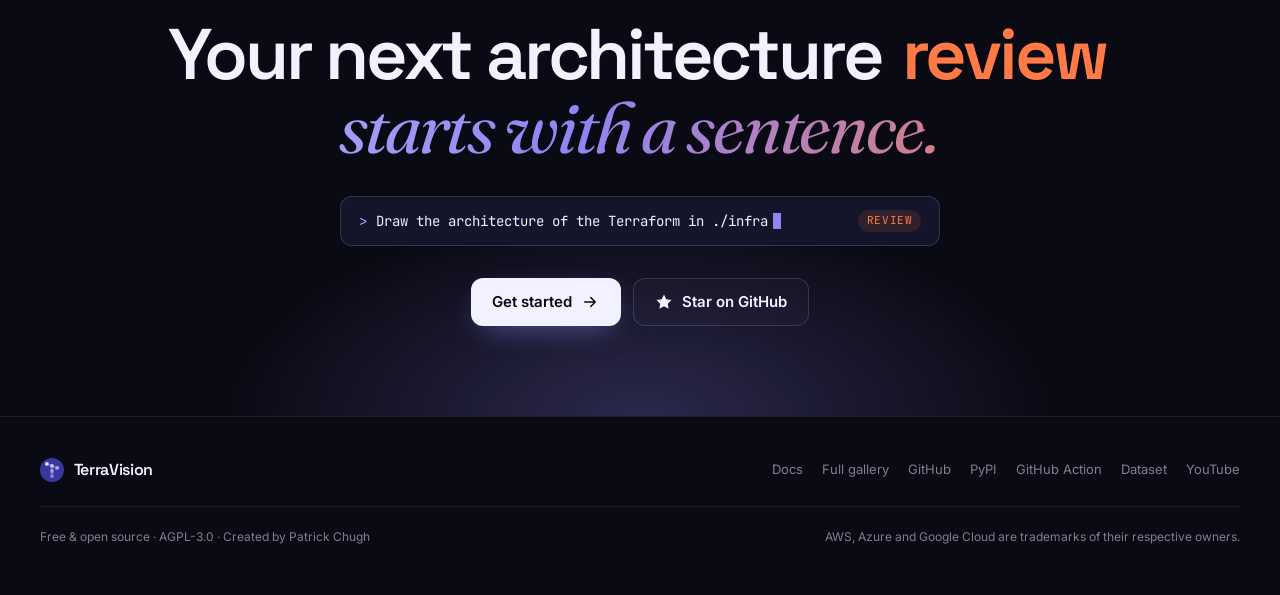
==== commit fd9e520e: "Show the GitHub repo review prompt right after ./infra Hold the first prompt on screen before erasin" ====
--- a/index.html
+++ b/index.html
@@ -613,7 +613,7 @@
   <section class="cta">
     <!-- "review" and "design" take turns; the typed prompts below switch with them -->
     <h2 id="cta-h" data-mode="review"><span class="l1">Your next architecture <span class="swap"><span class="w w-review">review</span><span class="w w-design" aria-hidden="true">design</span></span></span> <em class="l2">starts with a sentence.</em></h2>
-    <div class="cta-line" aria-live="off"><span class="gt">&gt;</span><span class="txt" id="cta-typed">Show me the architecture of https://github.com/patrickchugh/testcase-bastion</span><span class="cta-caret" aria-hidden="true"></span><span class="mode-tag" id="cta-tag">review</span></div>
+    <div class="cta-line" aria-live="off"><span class="gt">&gt;</span><span class="txt" id="cta-typed">Draw the architecture of the Terraform in ./infra</span><span class="cta-caret" aria-hidden="true"></span><span class="mode-tag" id="cta-tag">review</span></div>
     <div class="hero-ctas">
       <a class="btn btn-primary" href="#start">Get started <svg><use href="#i-arrow"/></svg></a>
       <a class="btn btn-ghost" href="https://github.com/patrickchugh/terravision" target="_blank" rel="noopener"><svg><use href="#i-star"/></svg>Star on GitHub</a>
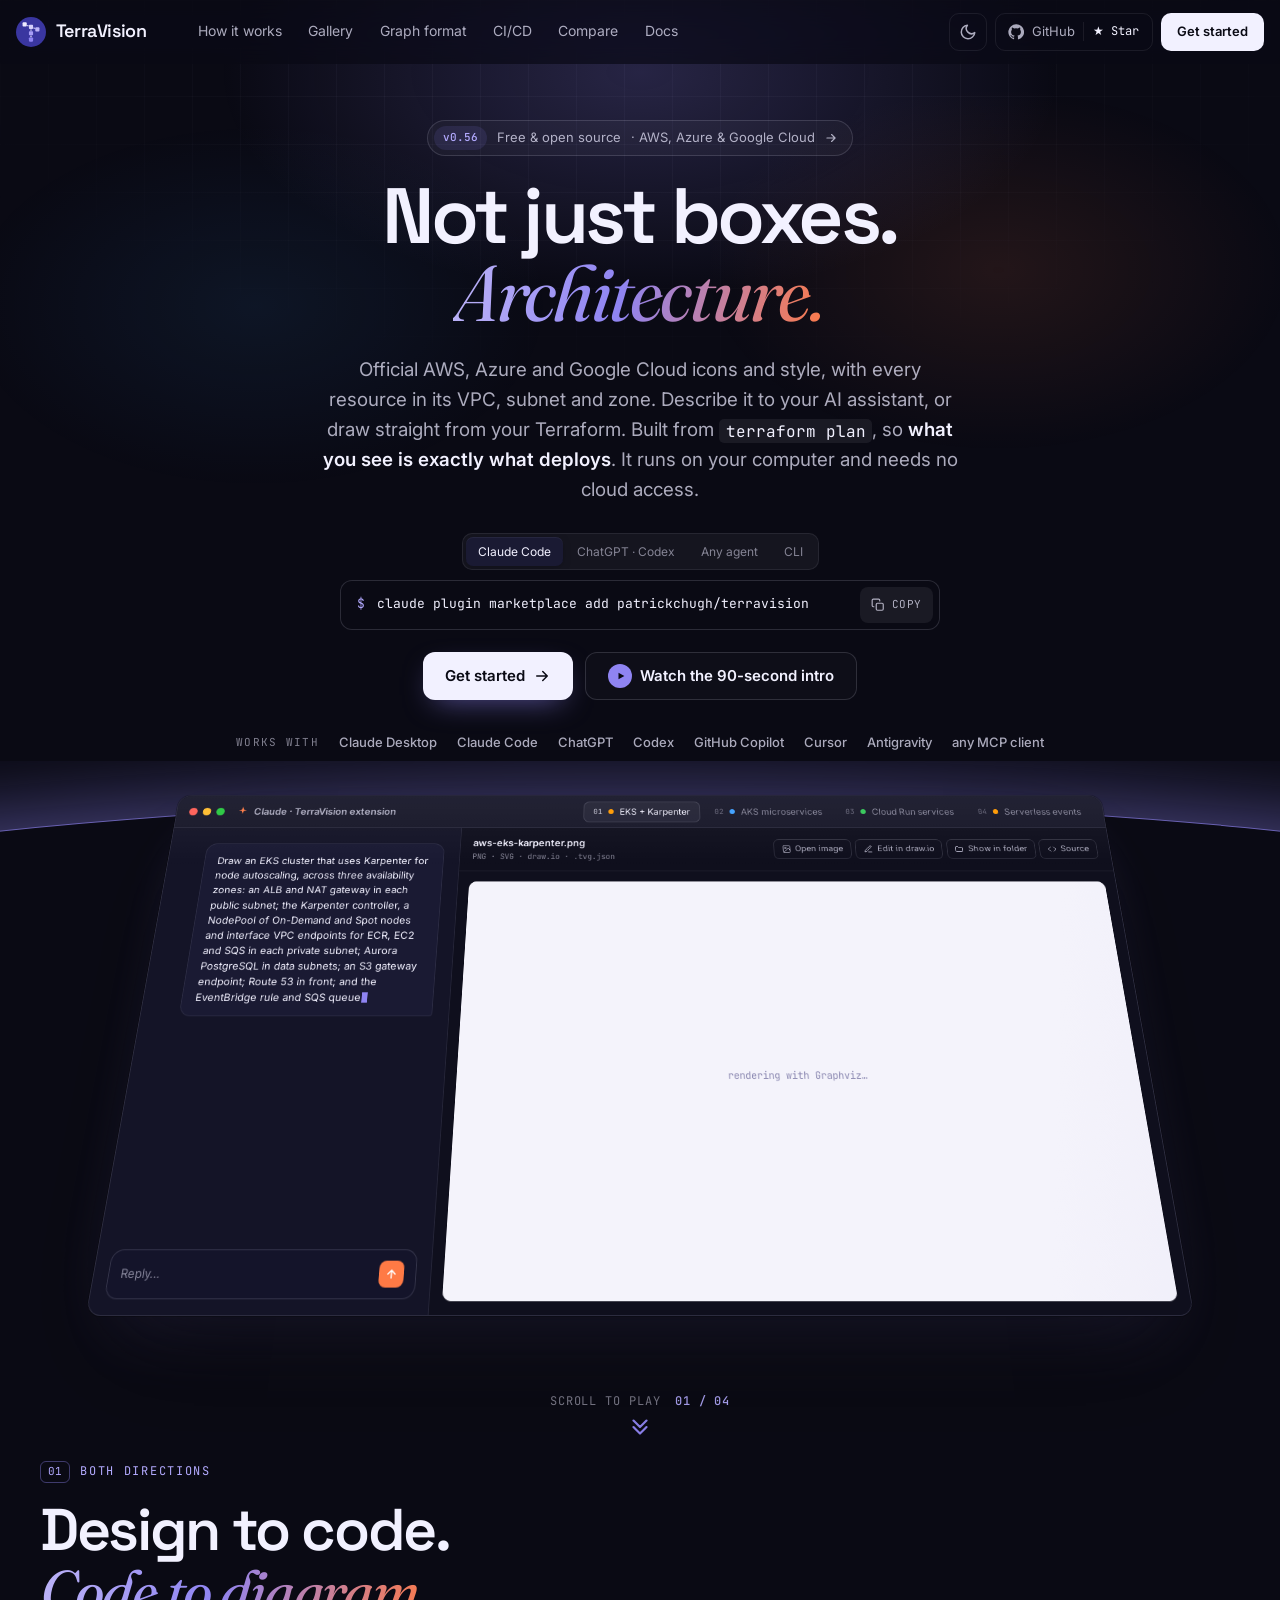
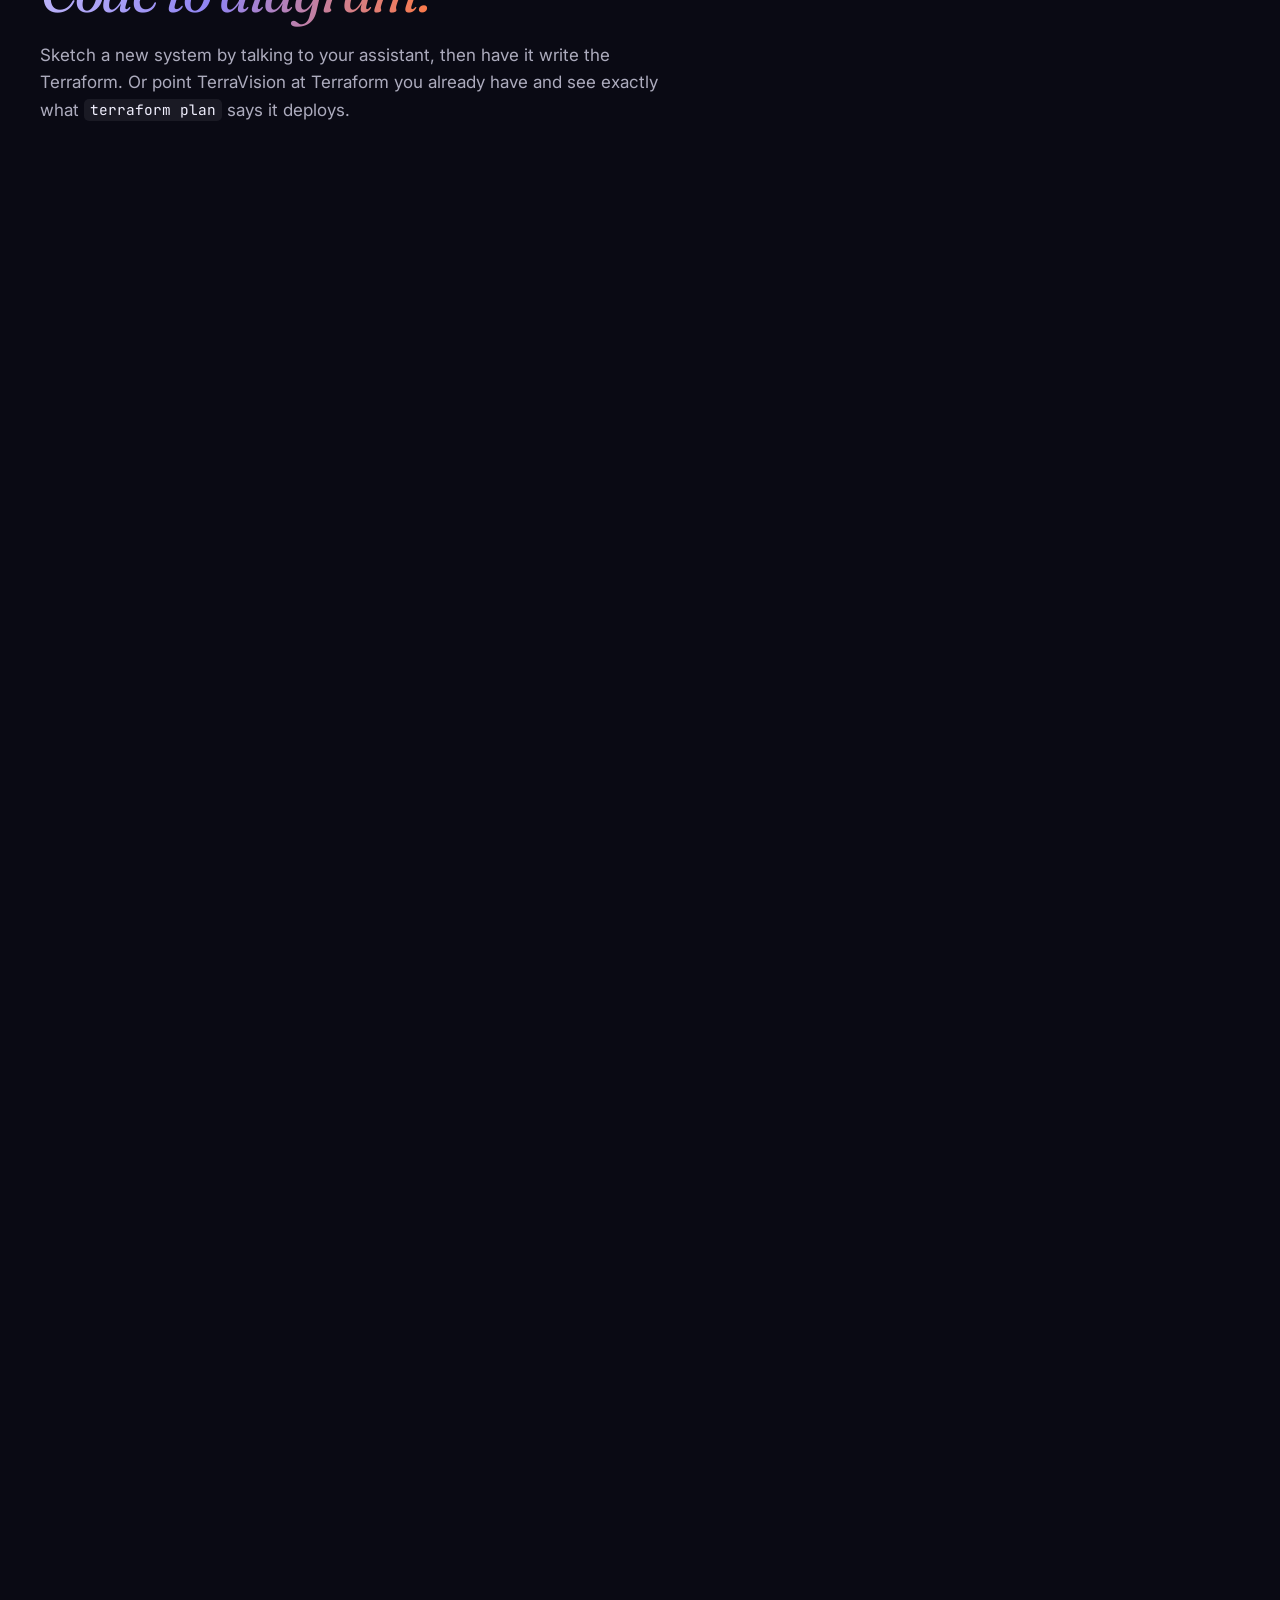
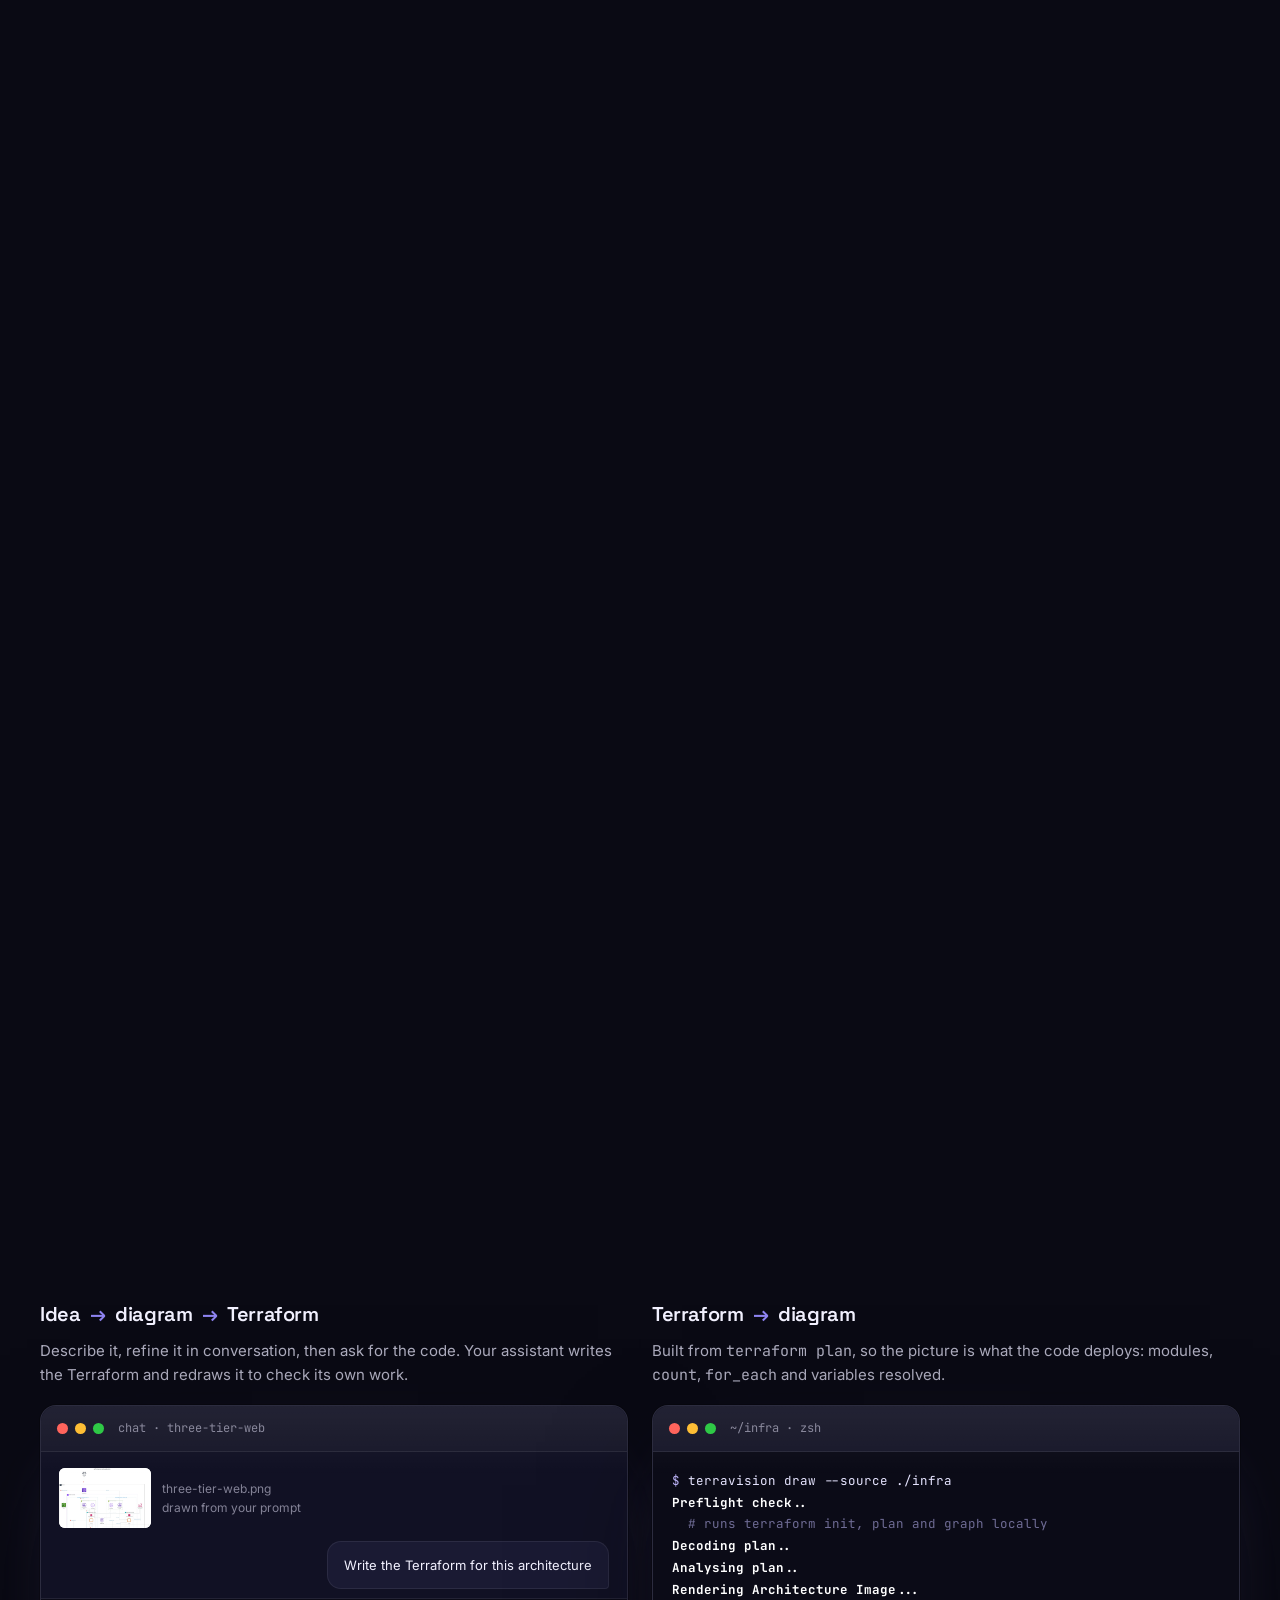
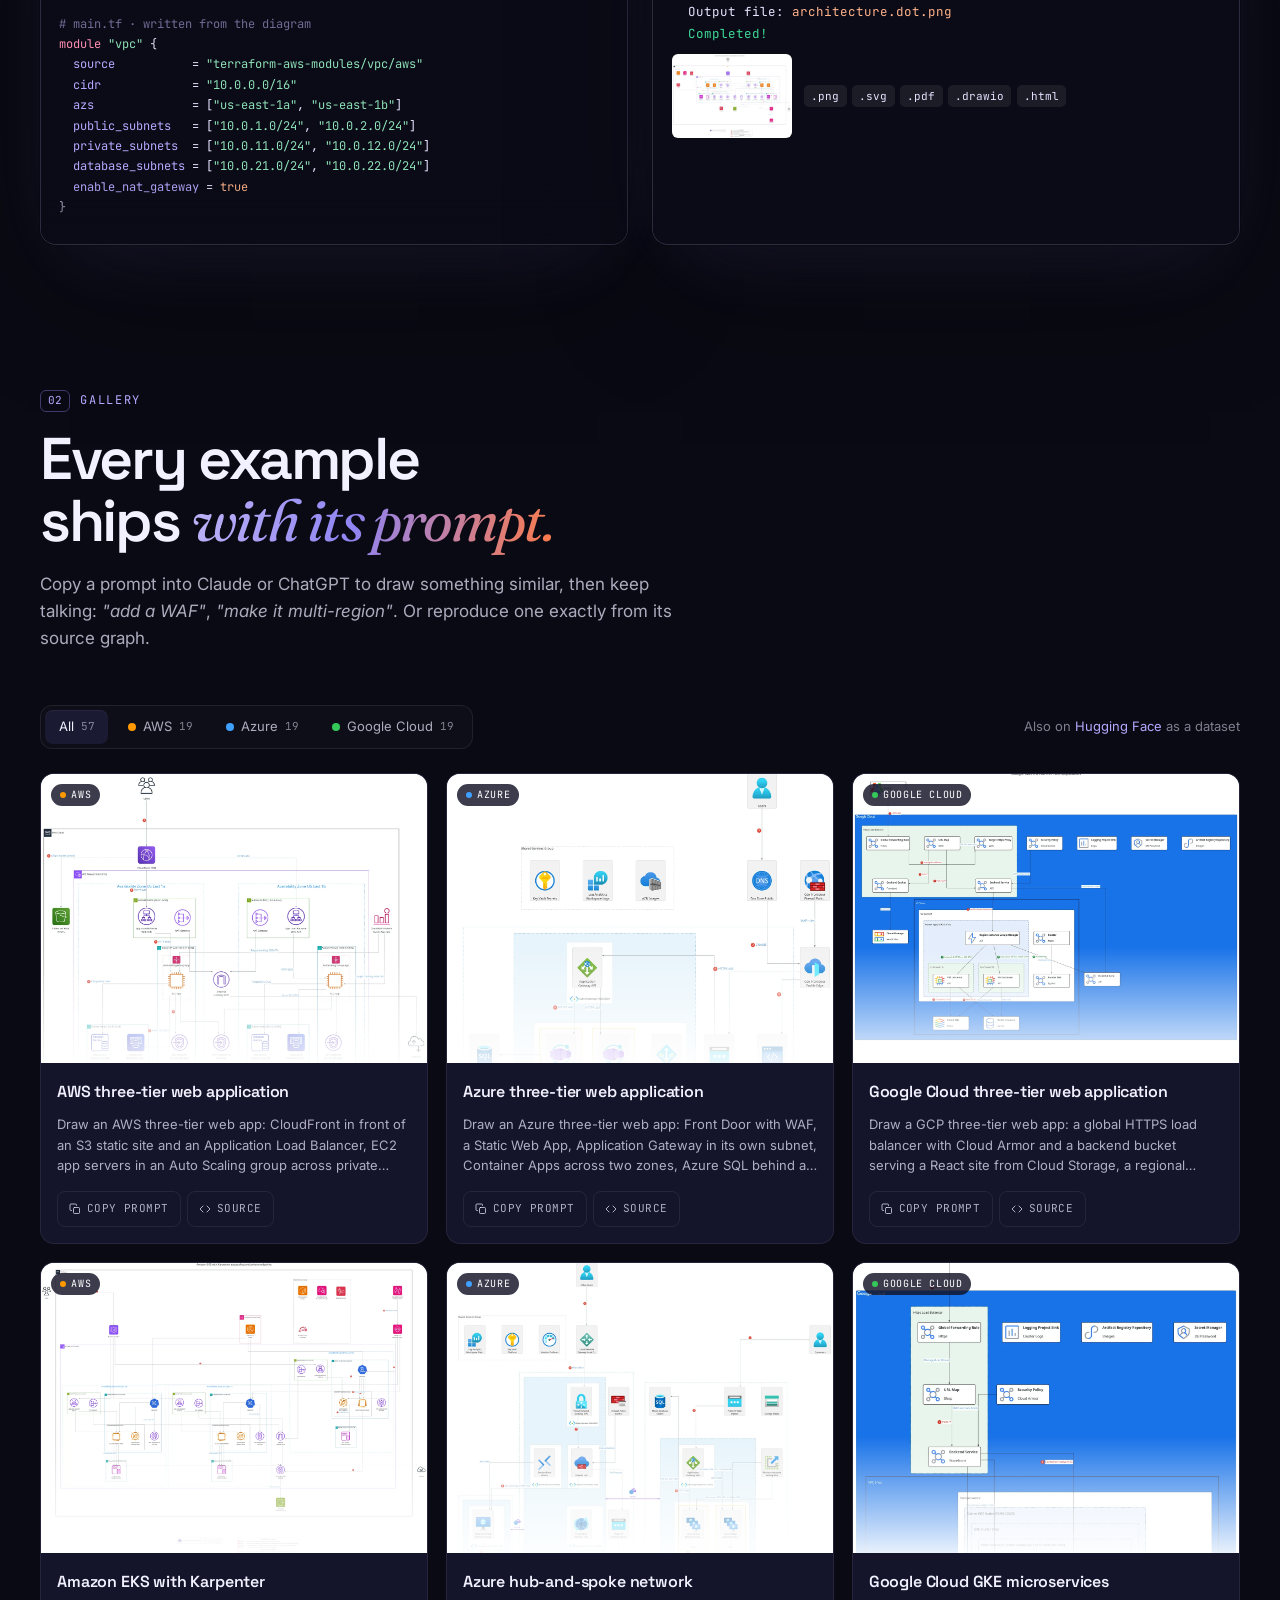
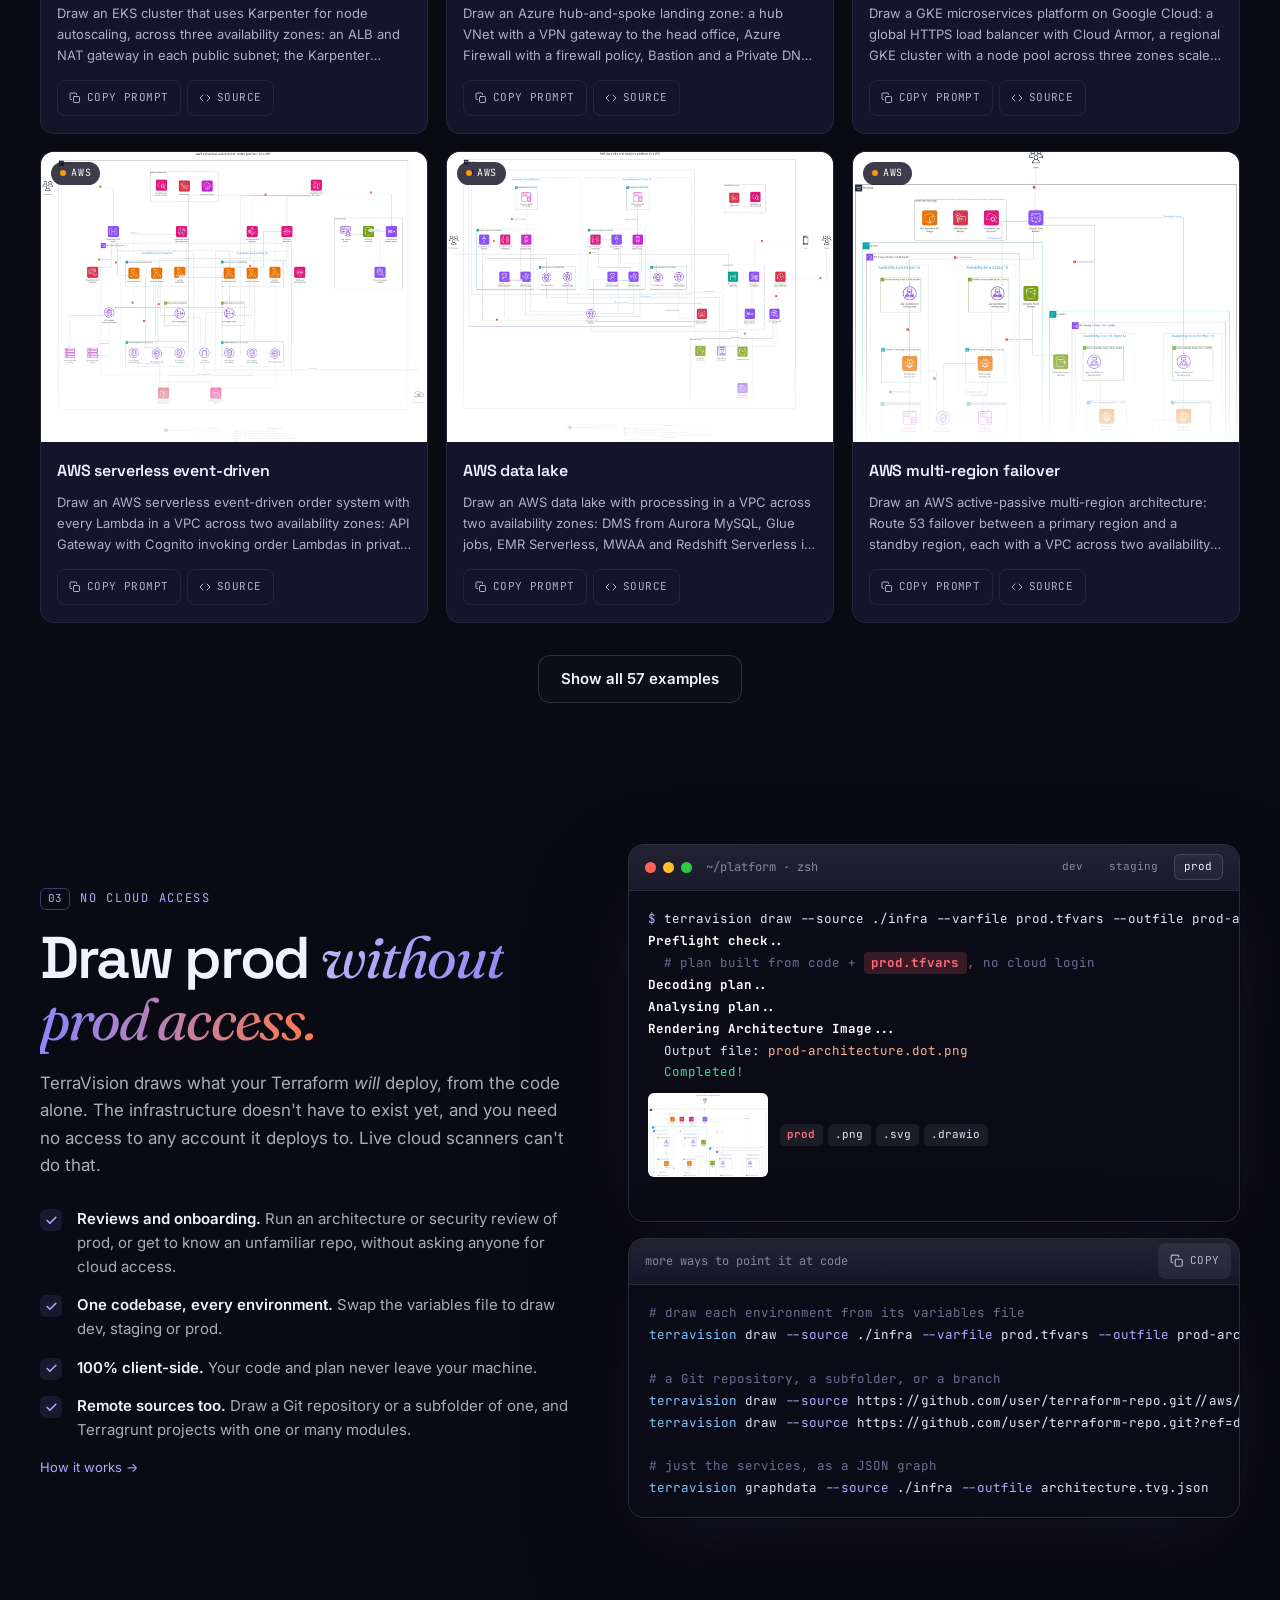
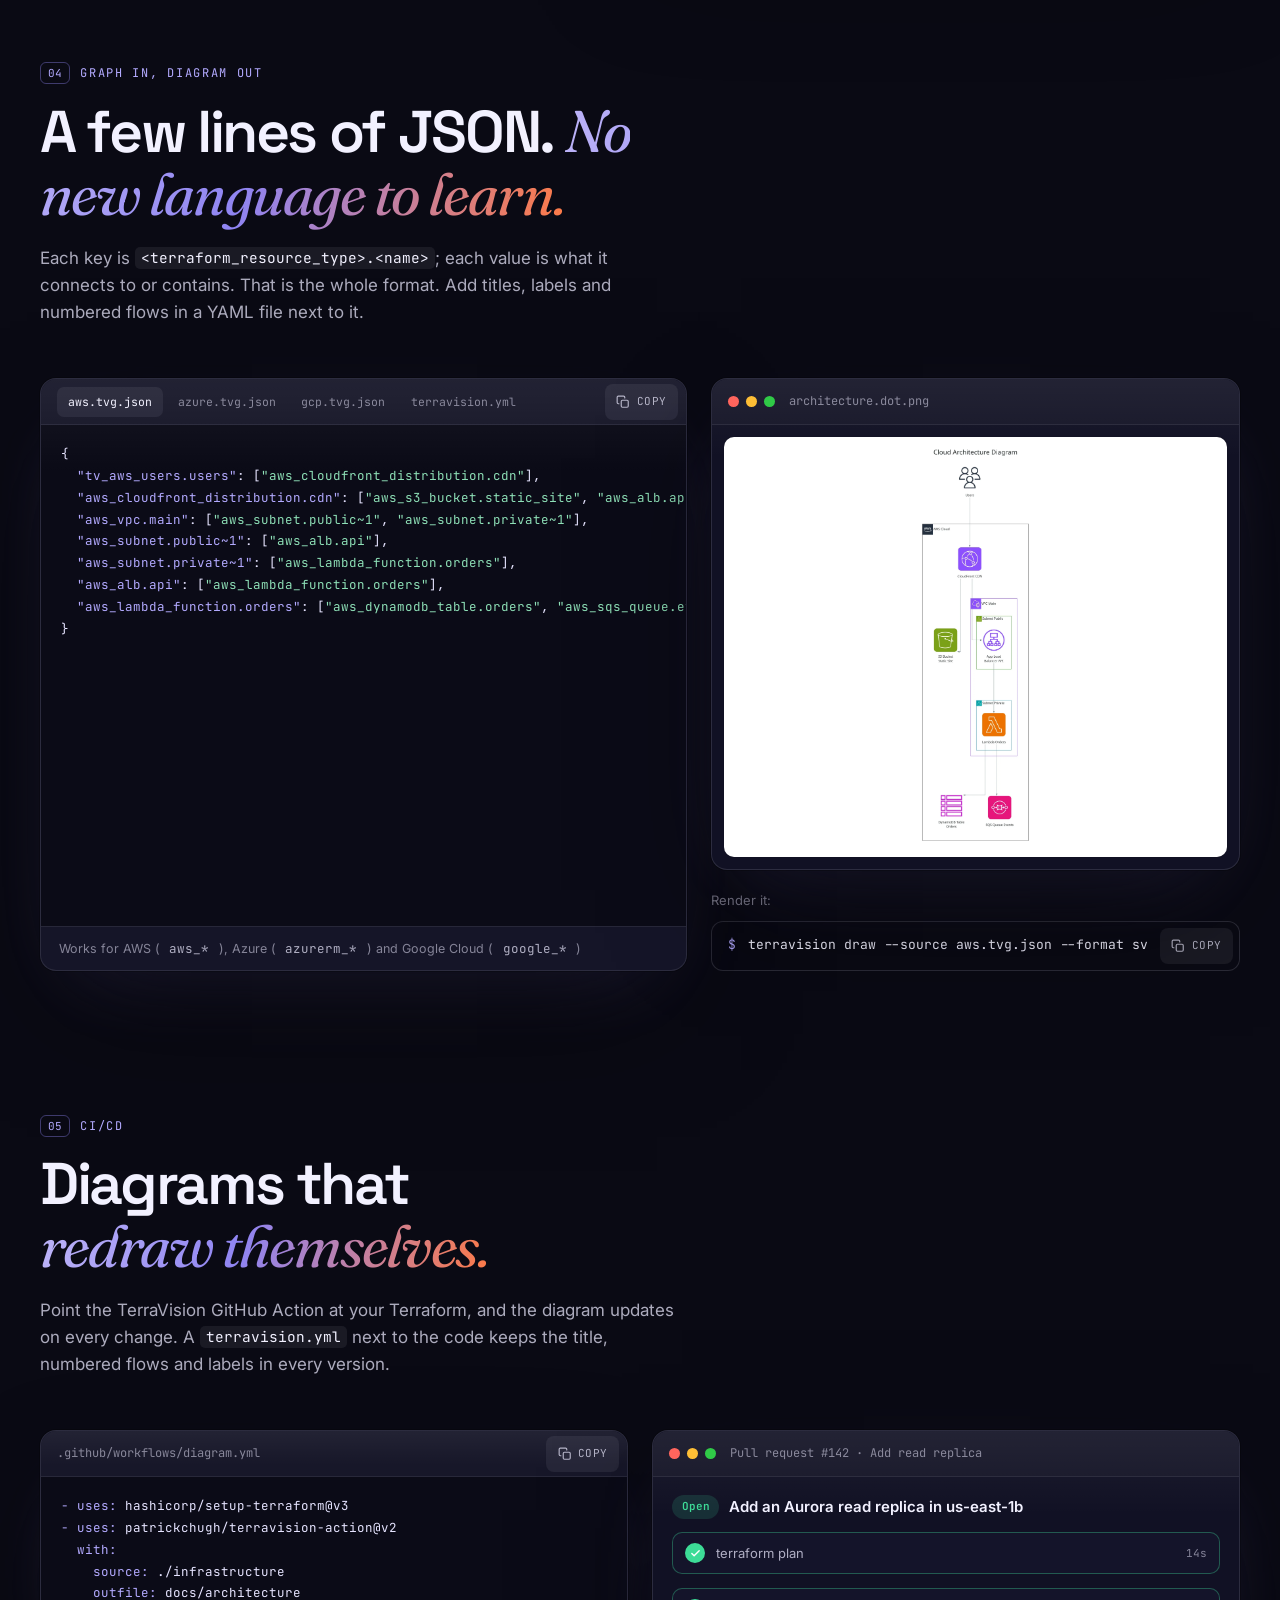
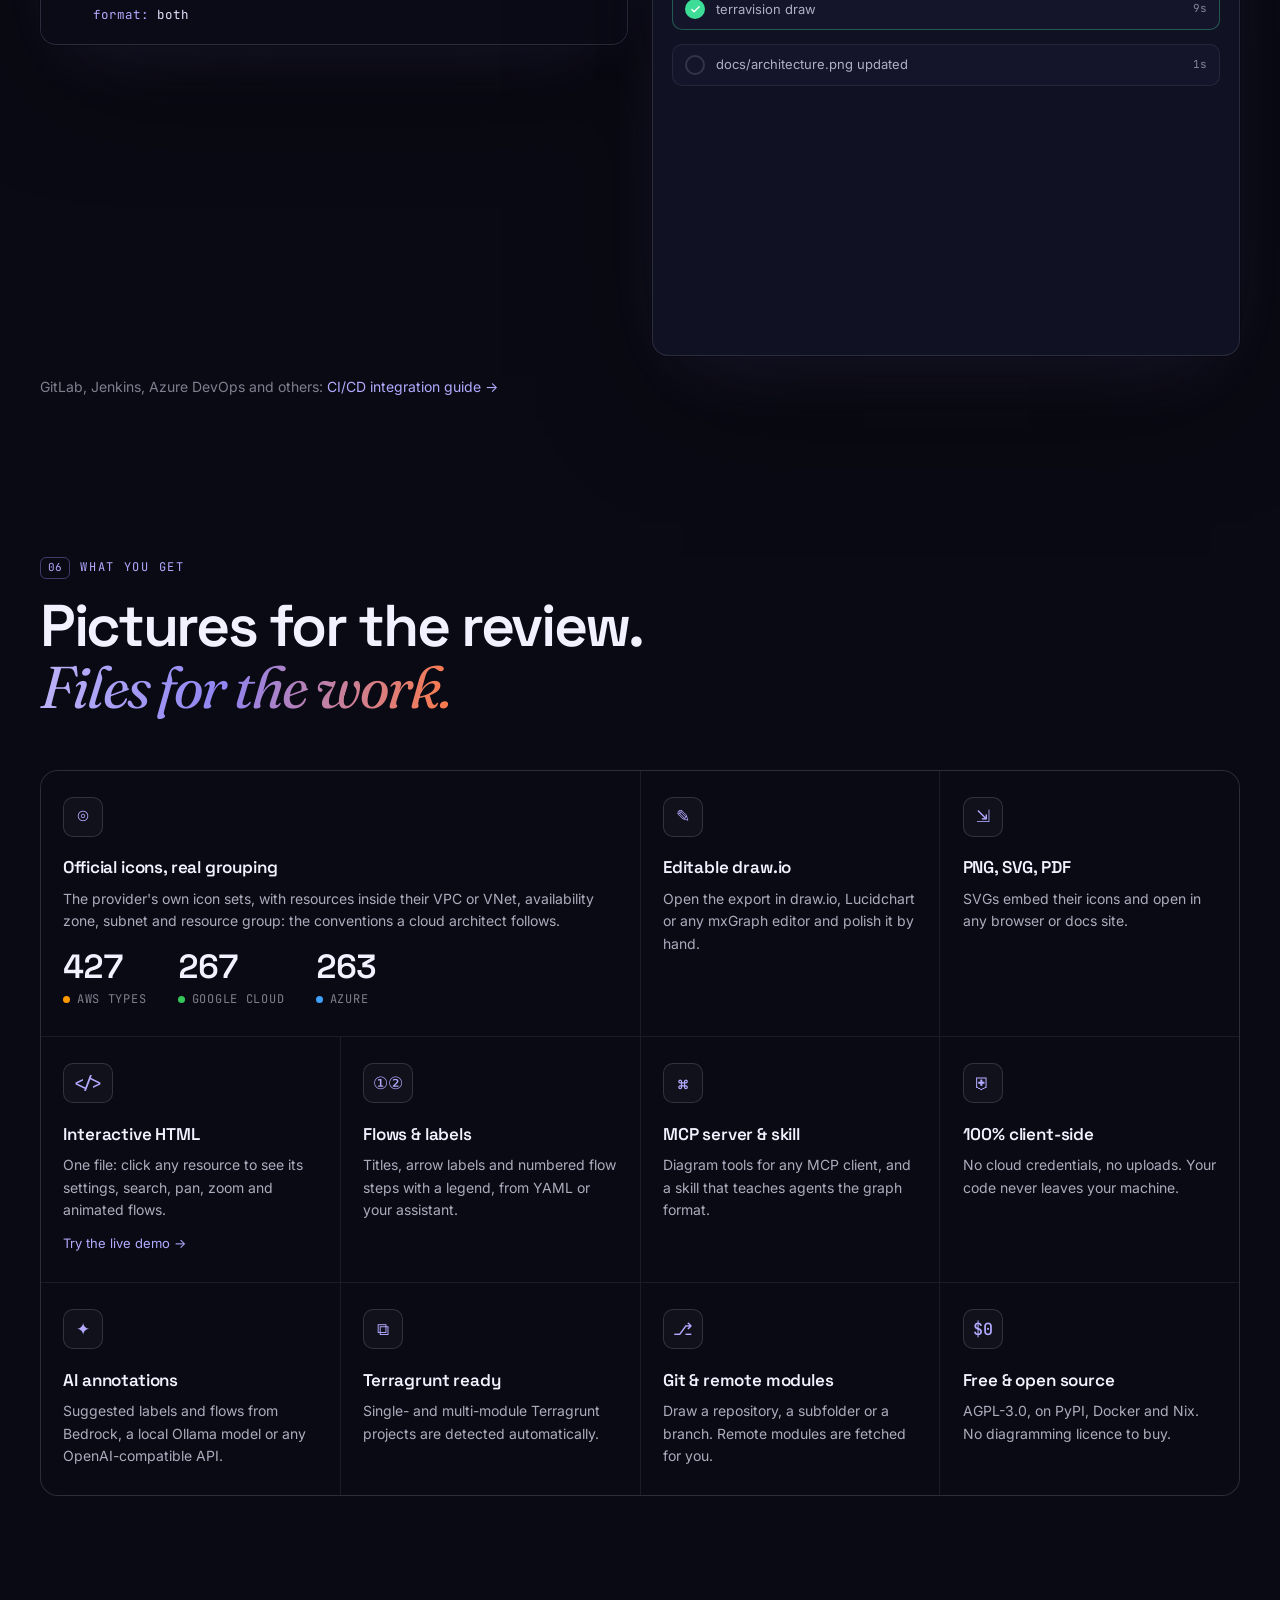
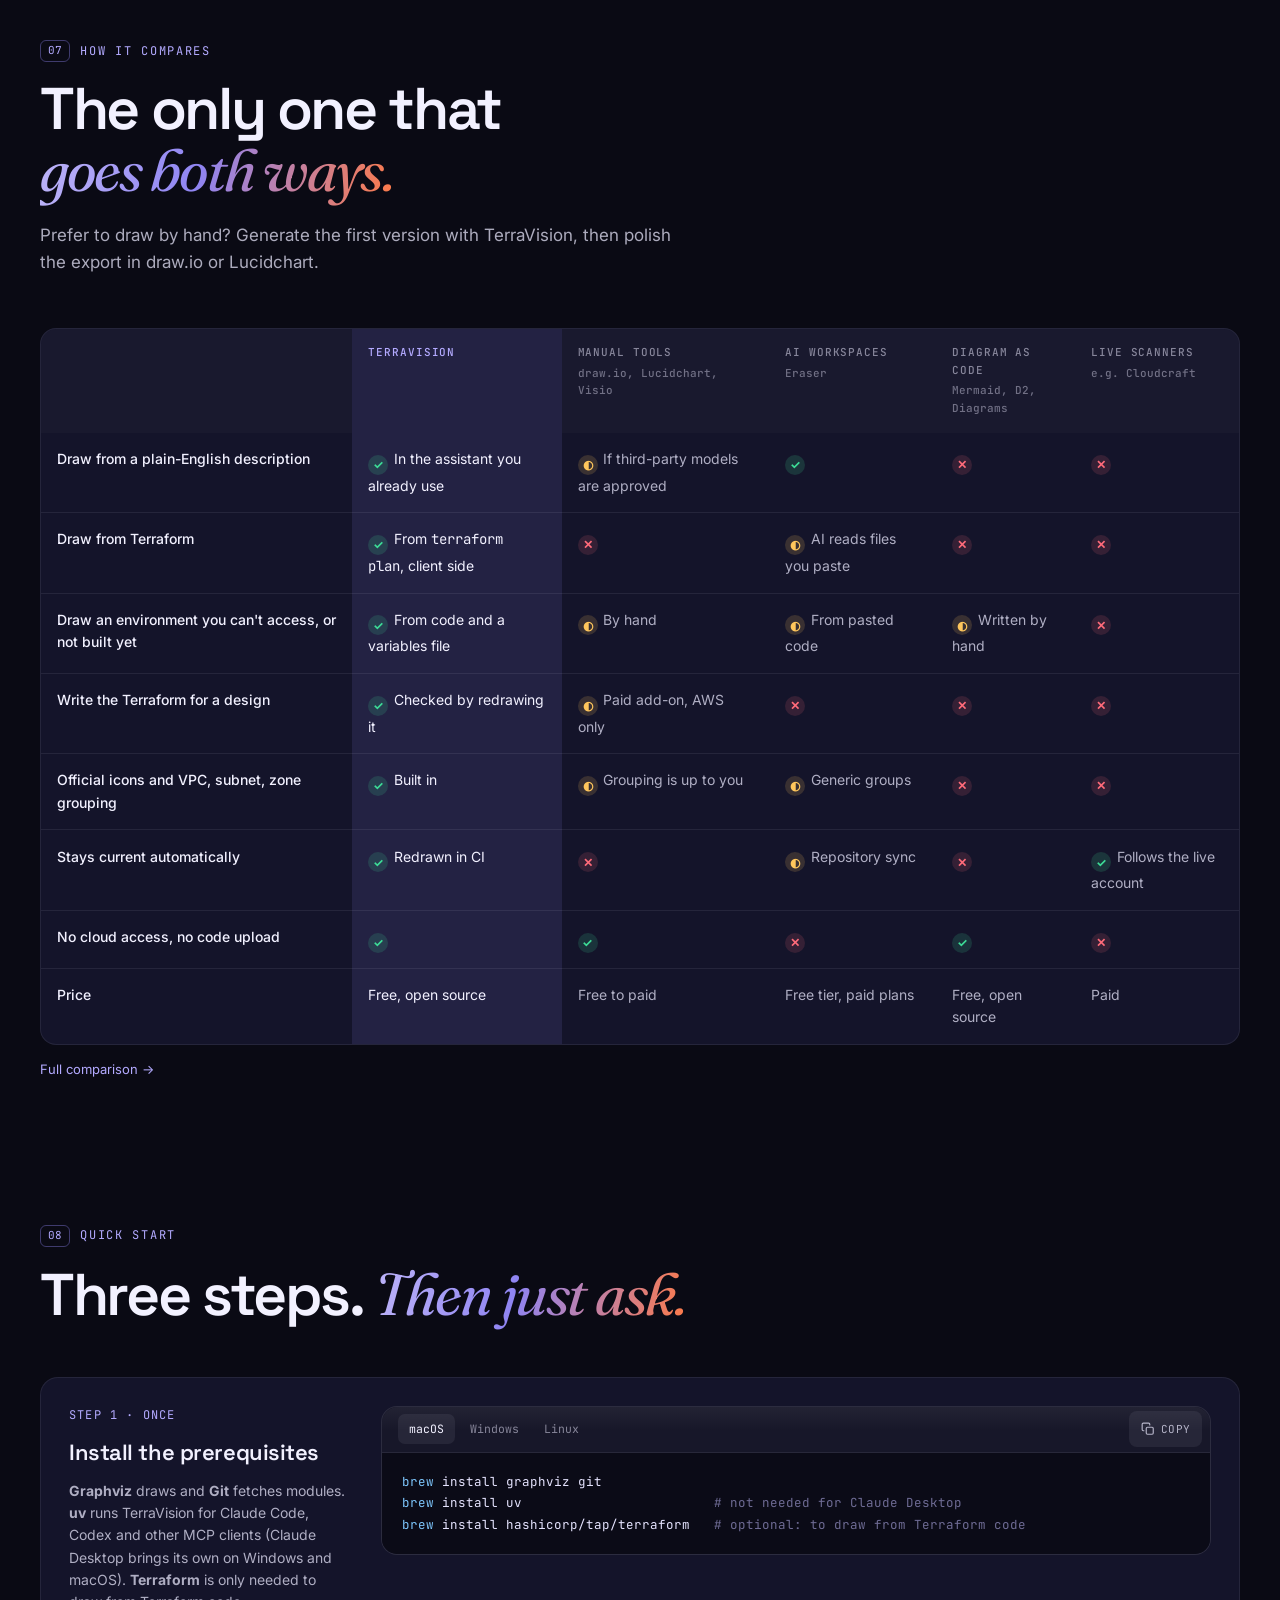
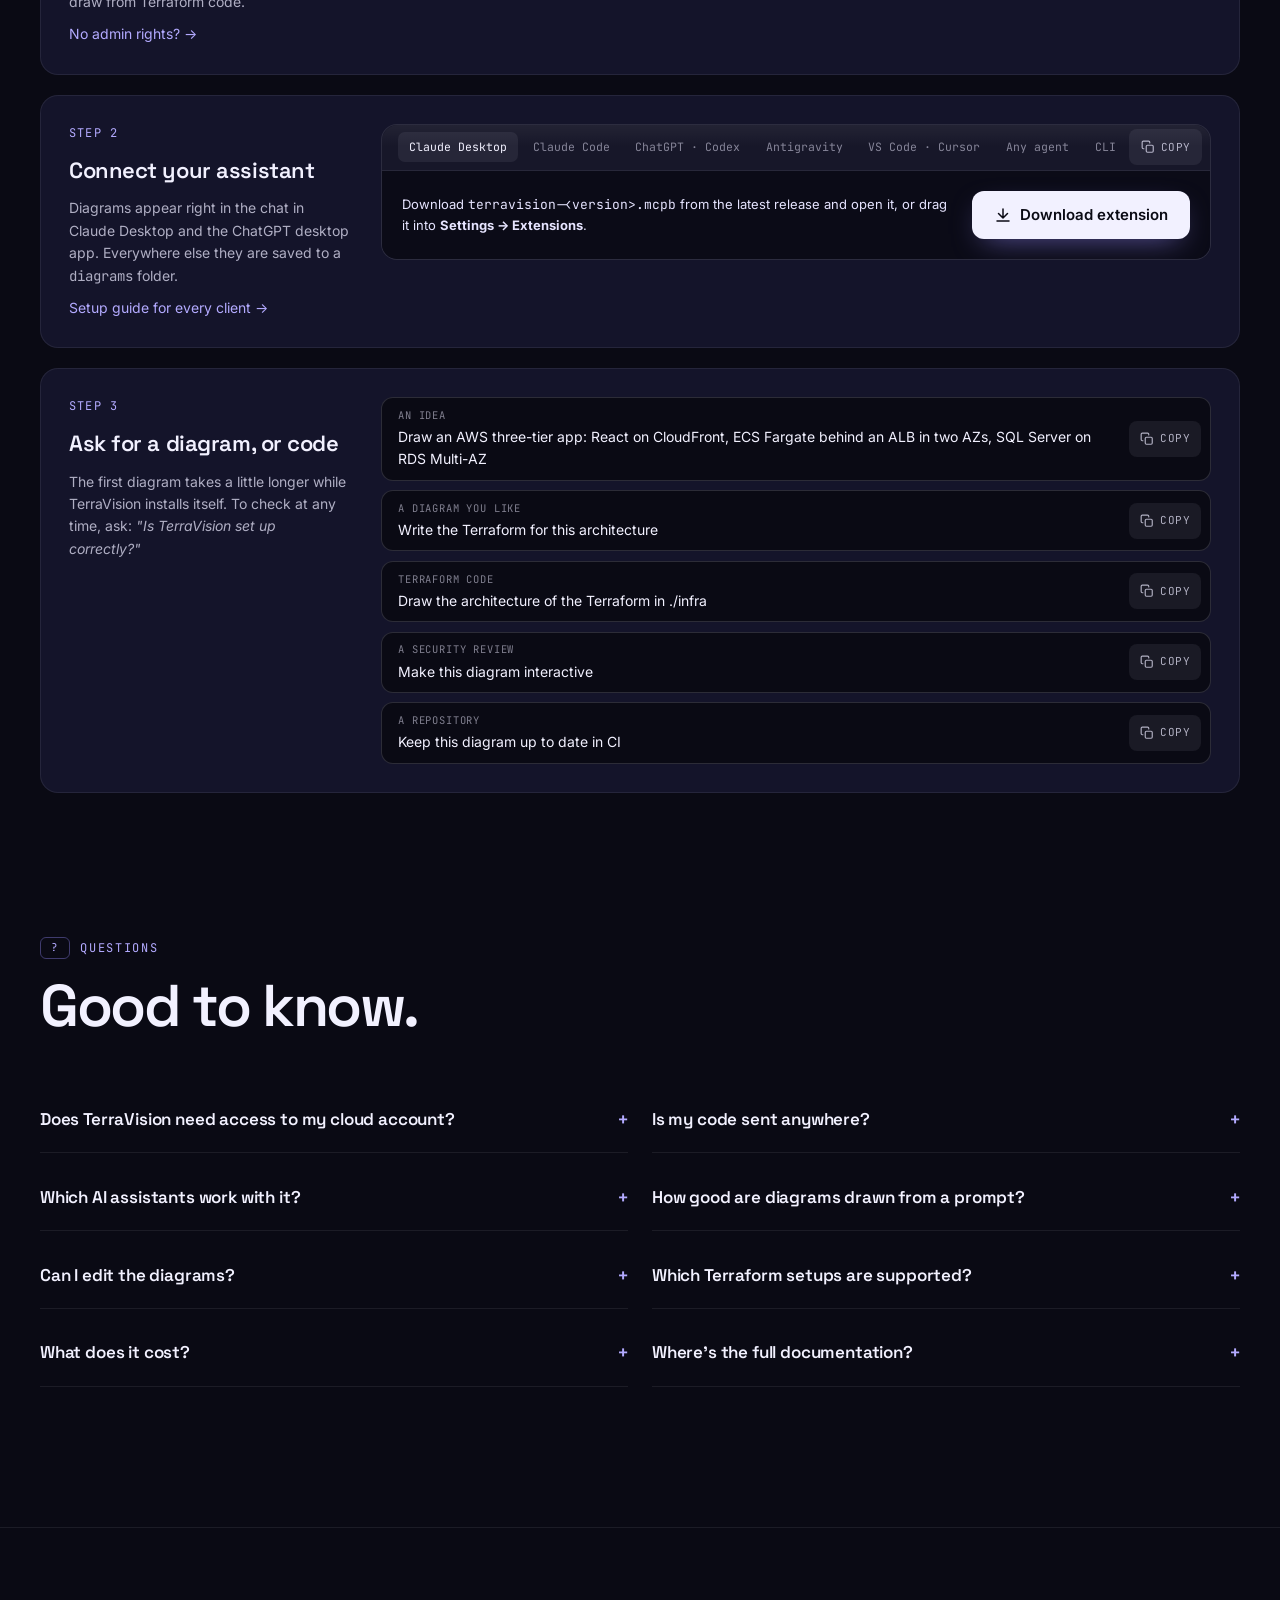
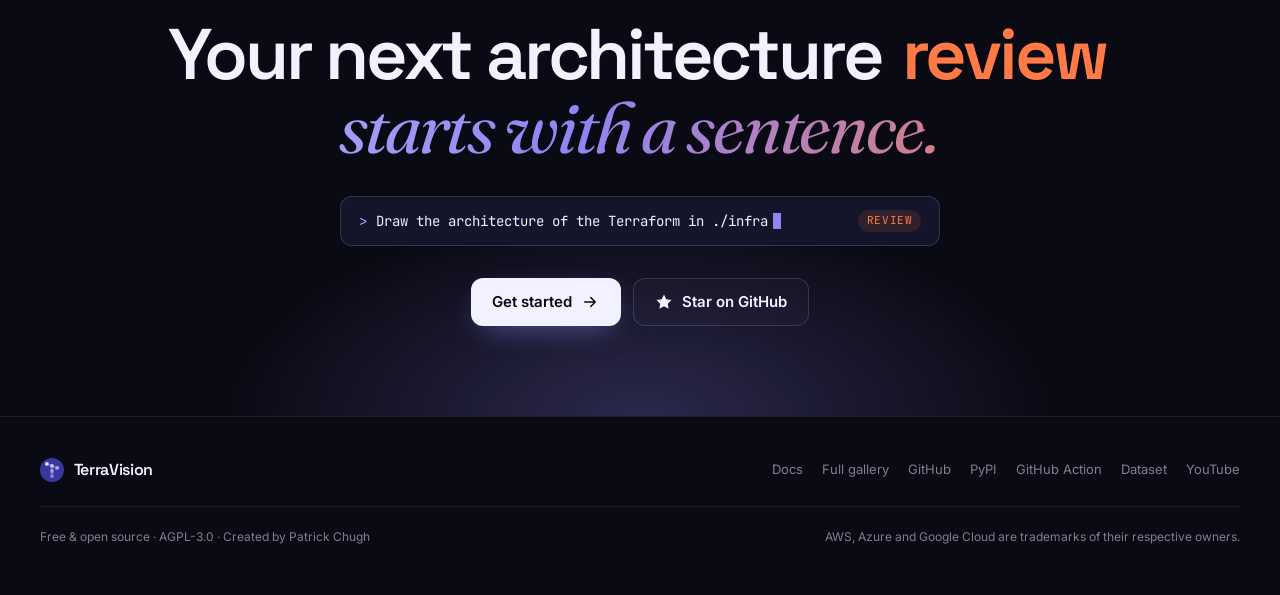
==== commit d3098219: "Hero: official icons and style" ====
--- a/index.html
+++ b/index.html
@@ -82,7 +82,7 @@
         <svg><use href="#i-arrow"/></svg>
       </a>
       <h1><span class="l1">Not just boxes.</span> <span class="l2"><em>Architecture.</em></span></h1>
-      <p class="hero-copy">Official AWS, Azure and Google Cloud icons, with every resource in its VPC, subnet and zone. Describe it to your AI assistant, or draw straight from your Terraform. Built from <code>terraform plan</code>, so <strong>what you see is exactly what deploys</strong>. It runs on your computer and needs no cloud access.</p>
+      <p class="hero-copy">Official AWS, Azure and Google Cloud icons and style, with every resource in its VPC, subnet and zone. Describe it to your AI assistant, or draw straight from your Terraform. Built from <code>terraform plan</code>, so <strong>what you see is exactly what deploys</strong>. It runs on your computer and needs no cloud access.</p>
 
       <div class="hero-install">
         <div class="seg" role="tablist" aria-label="Install for">
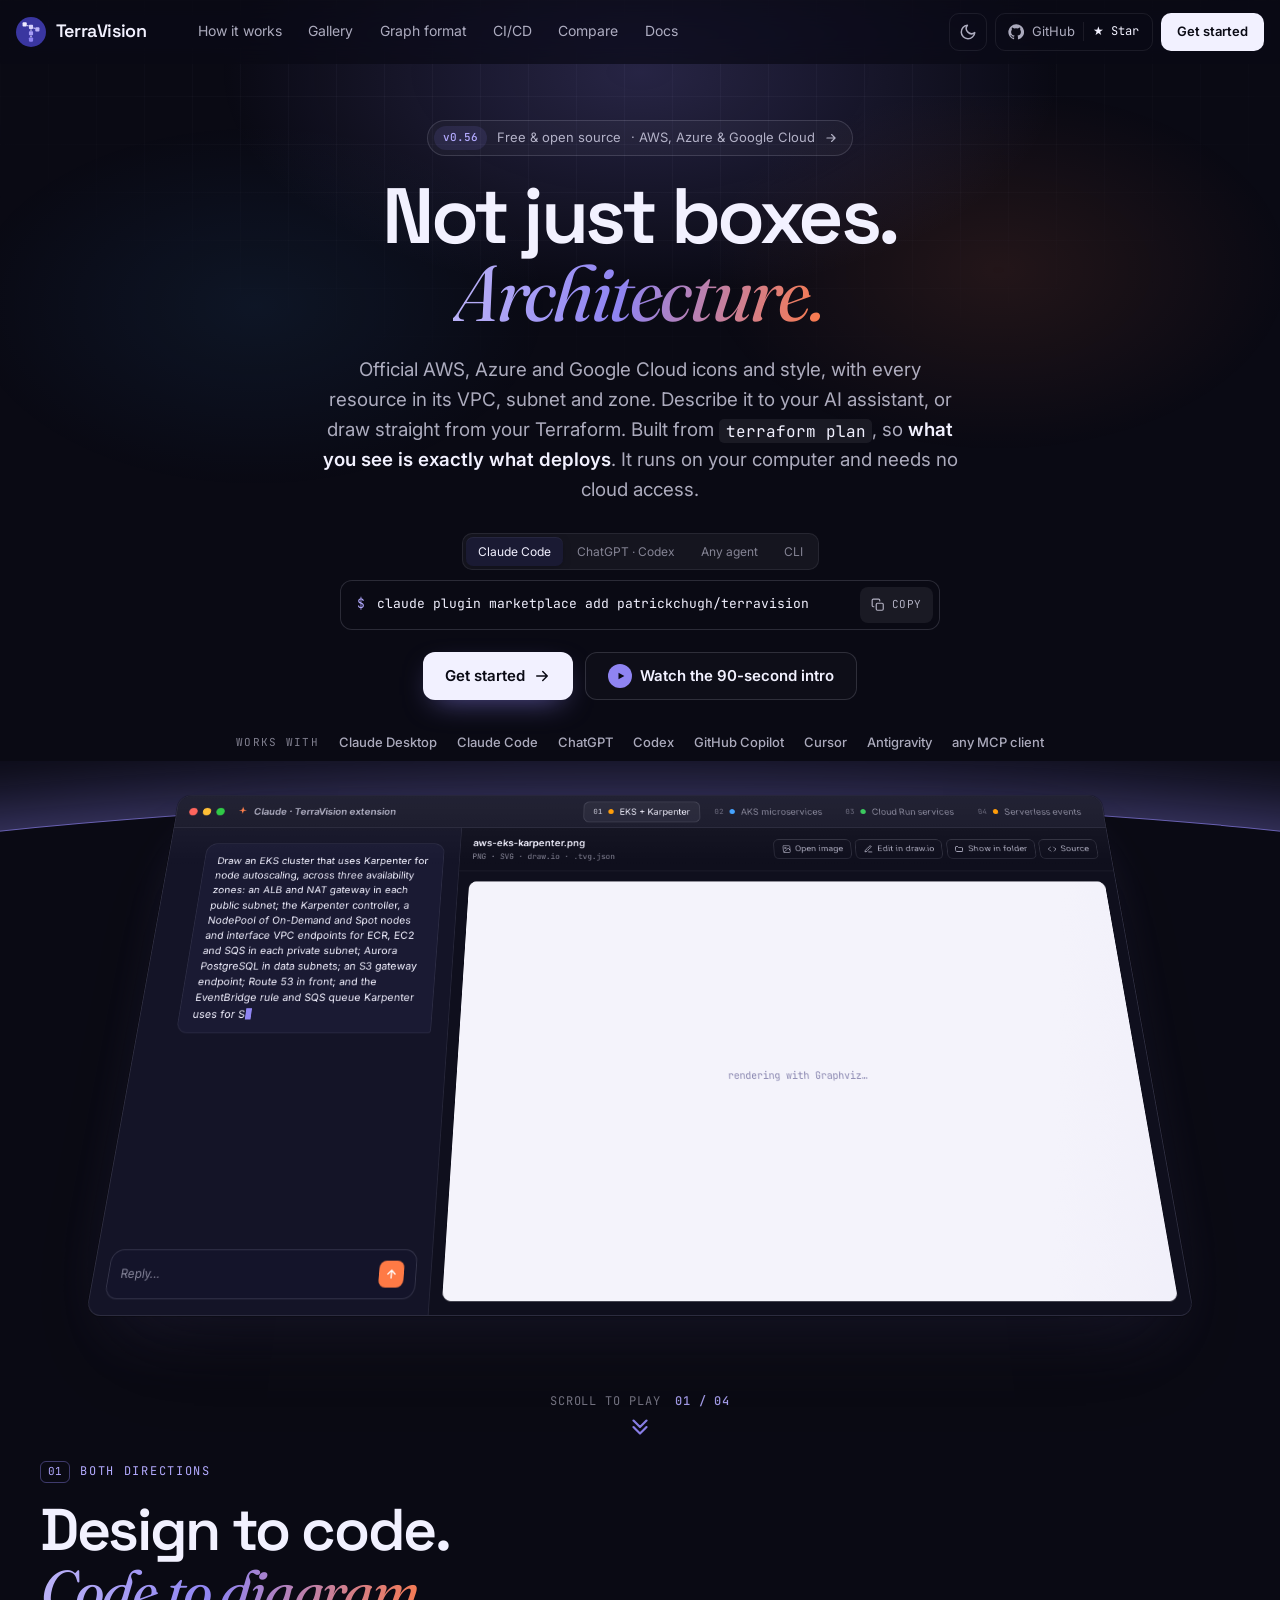
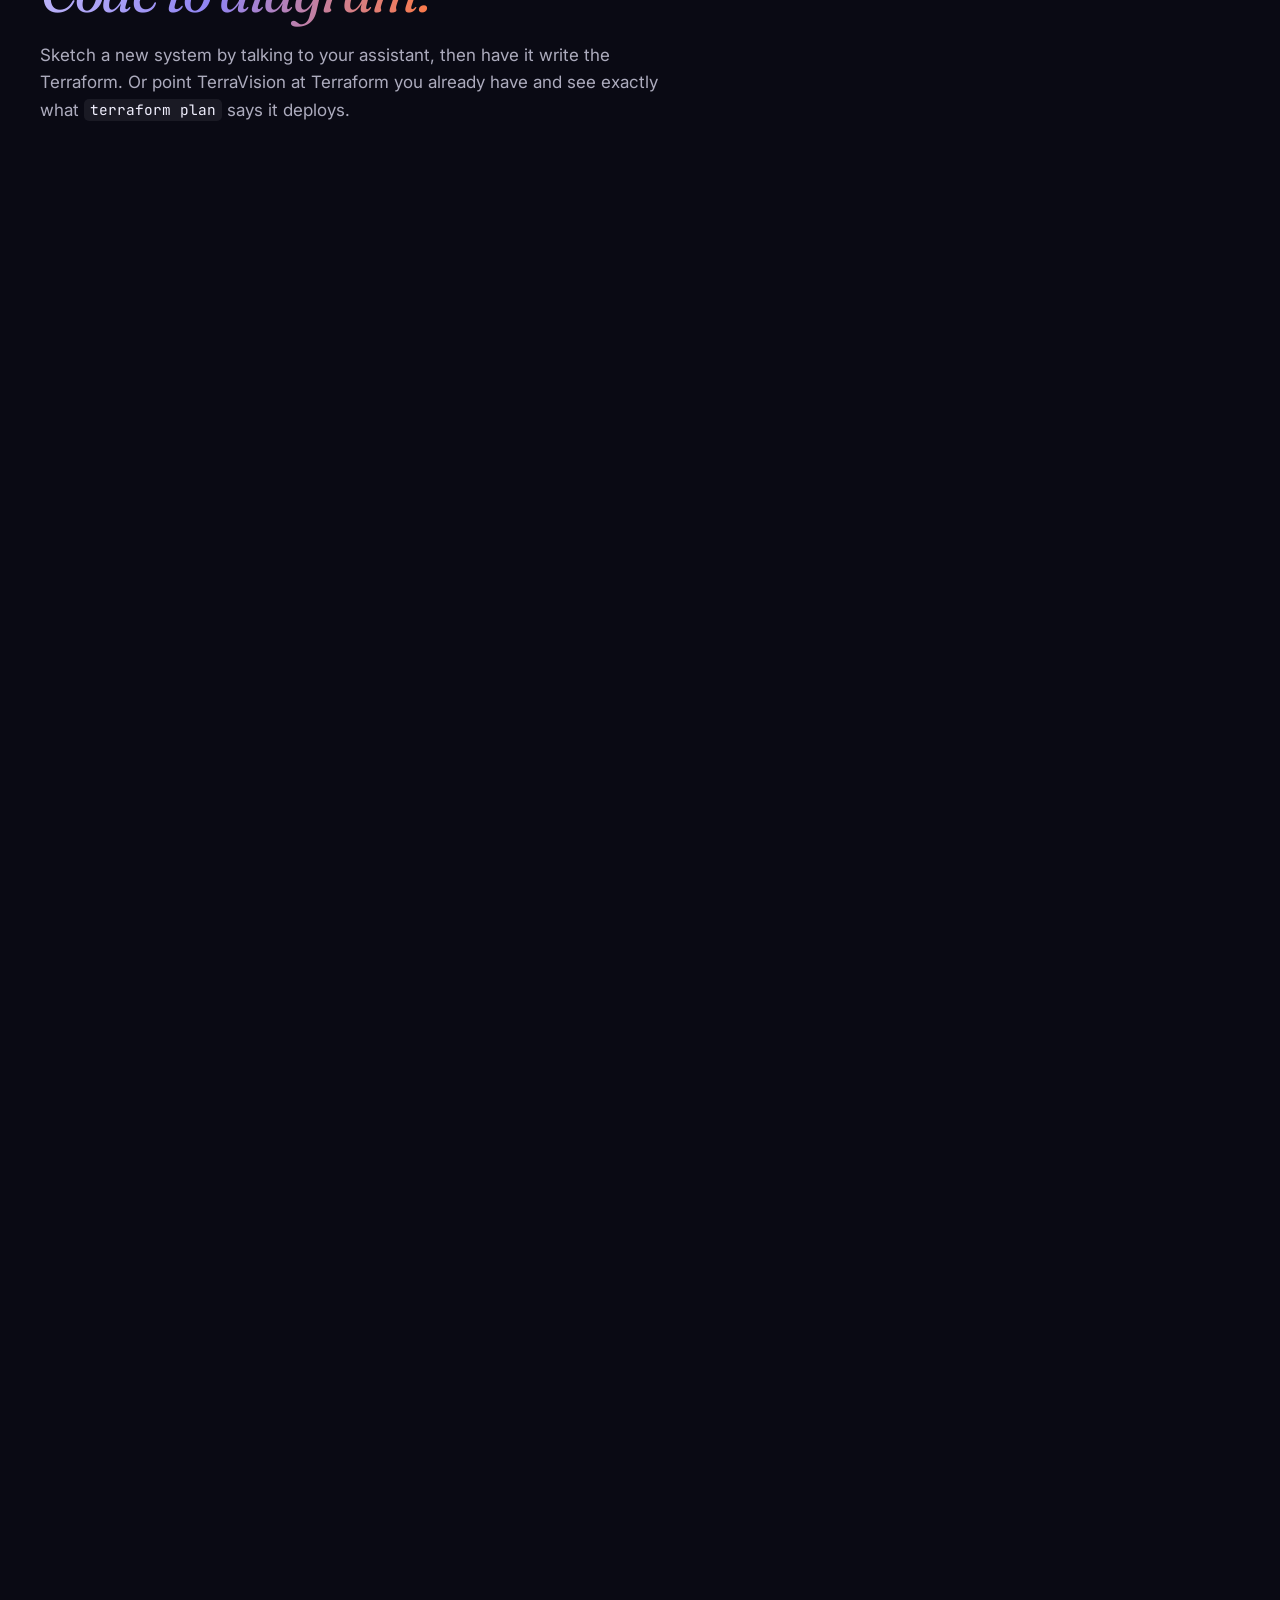
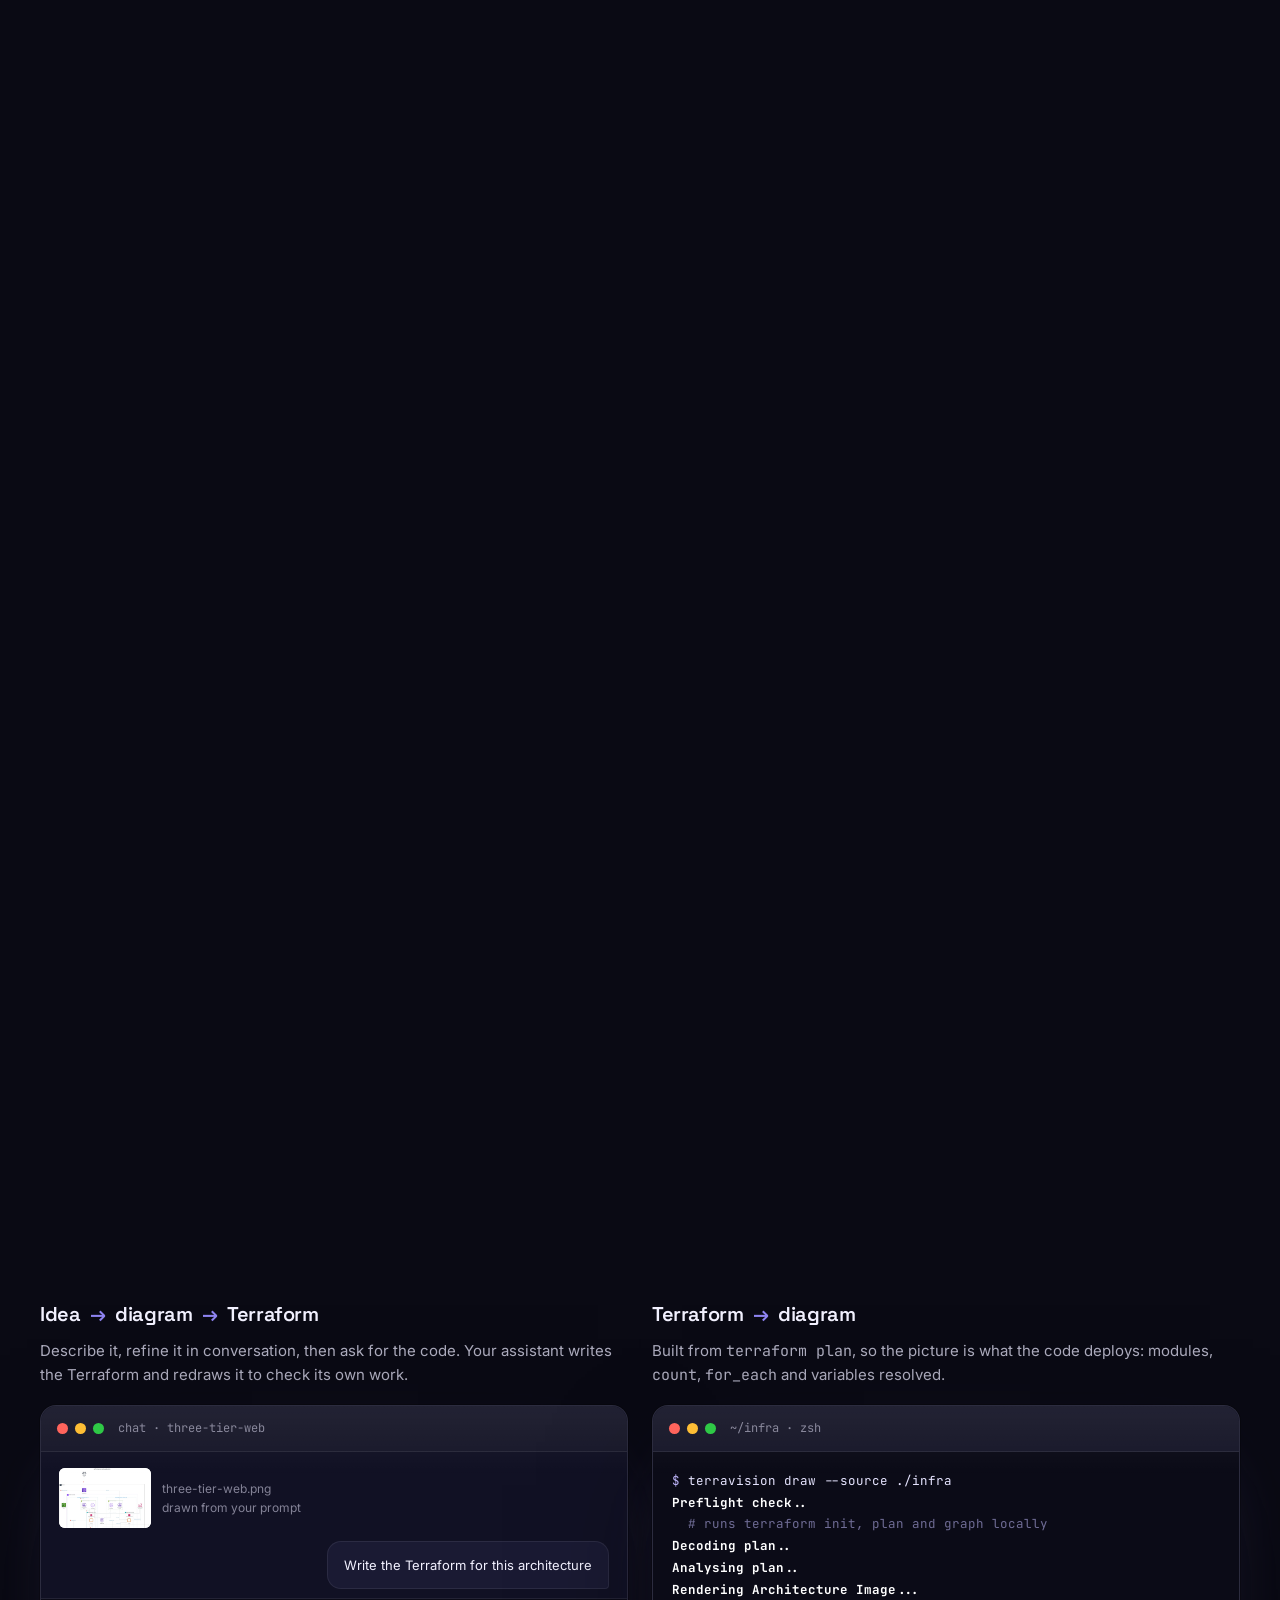
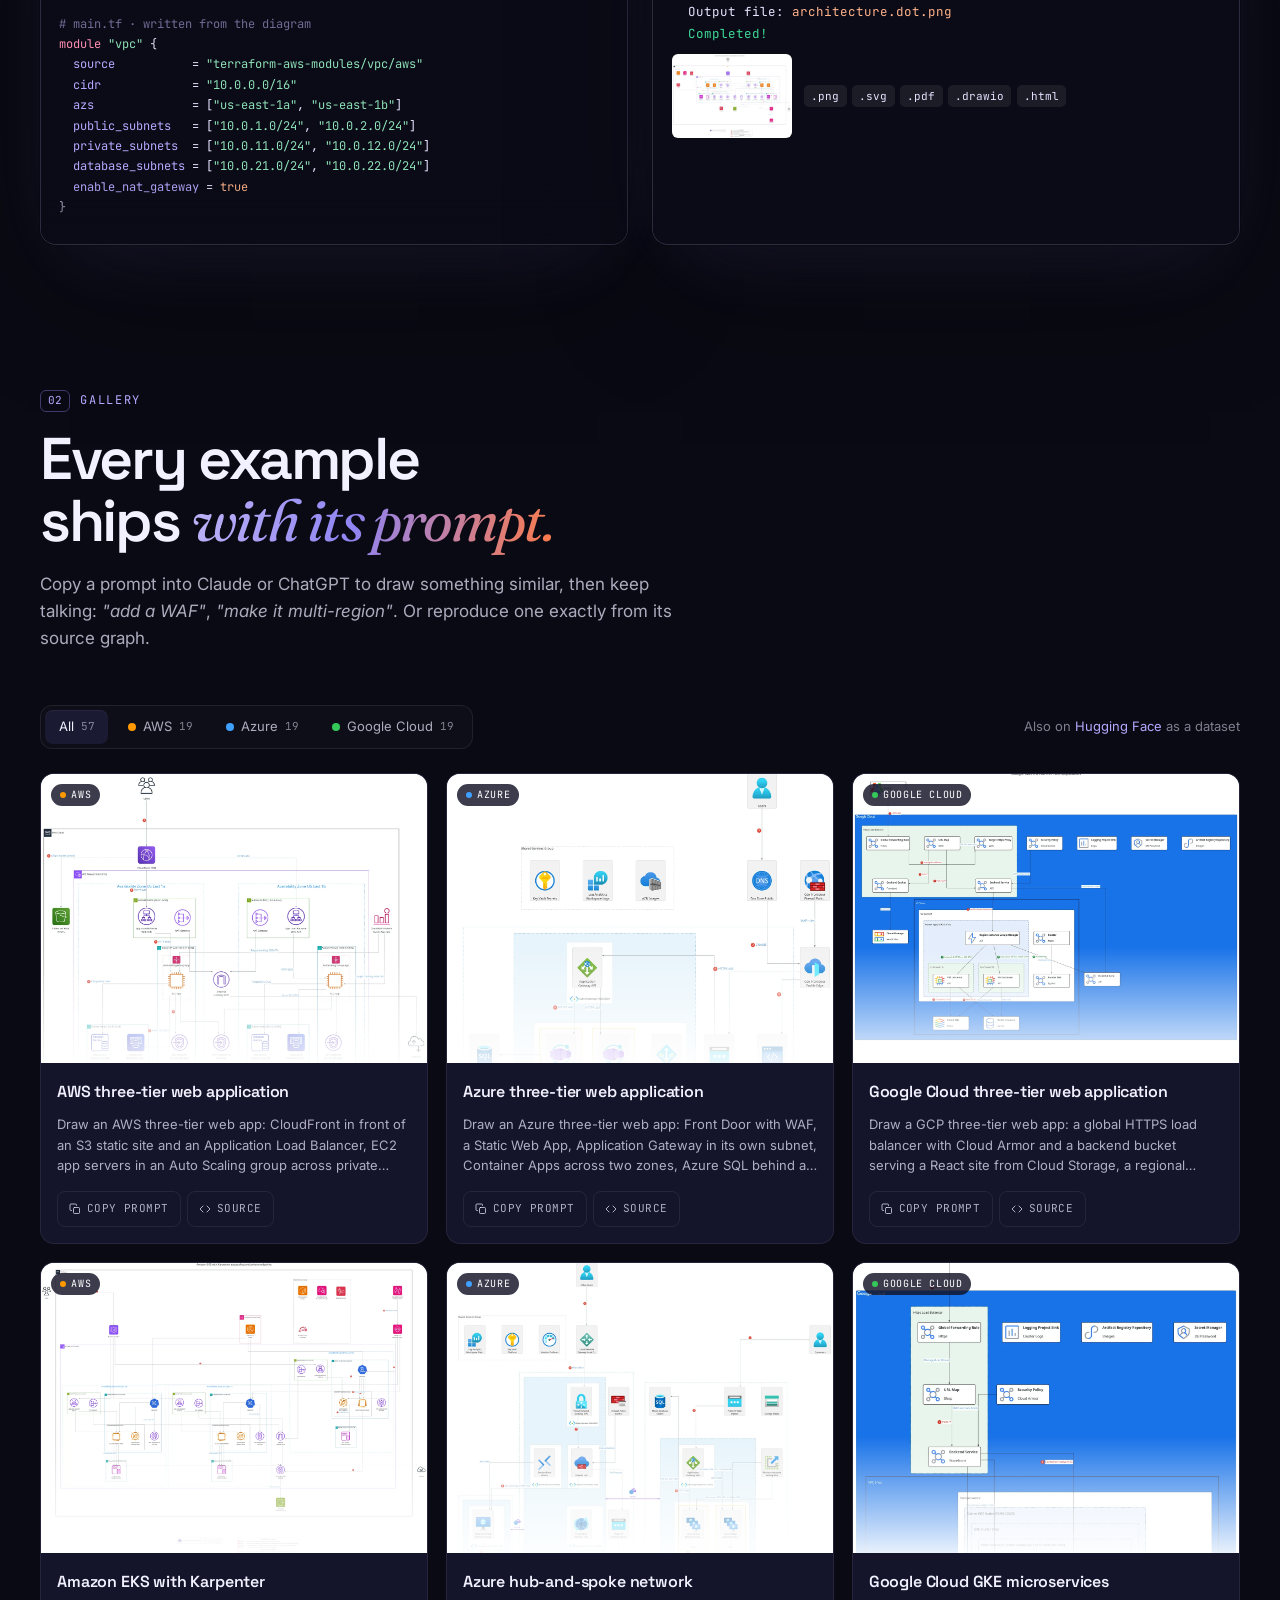
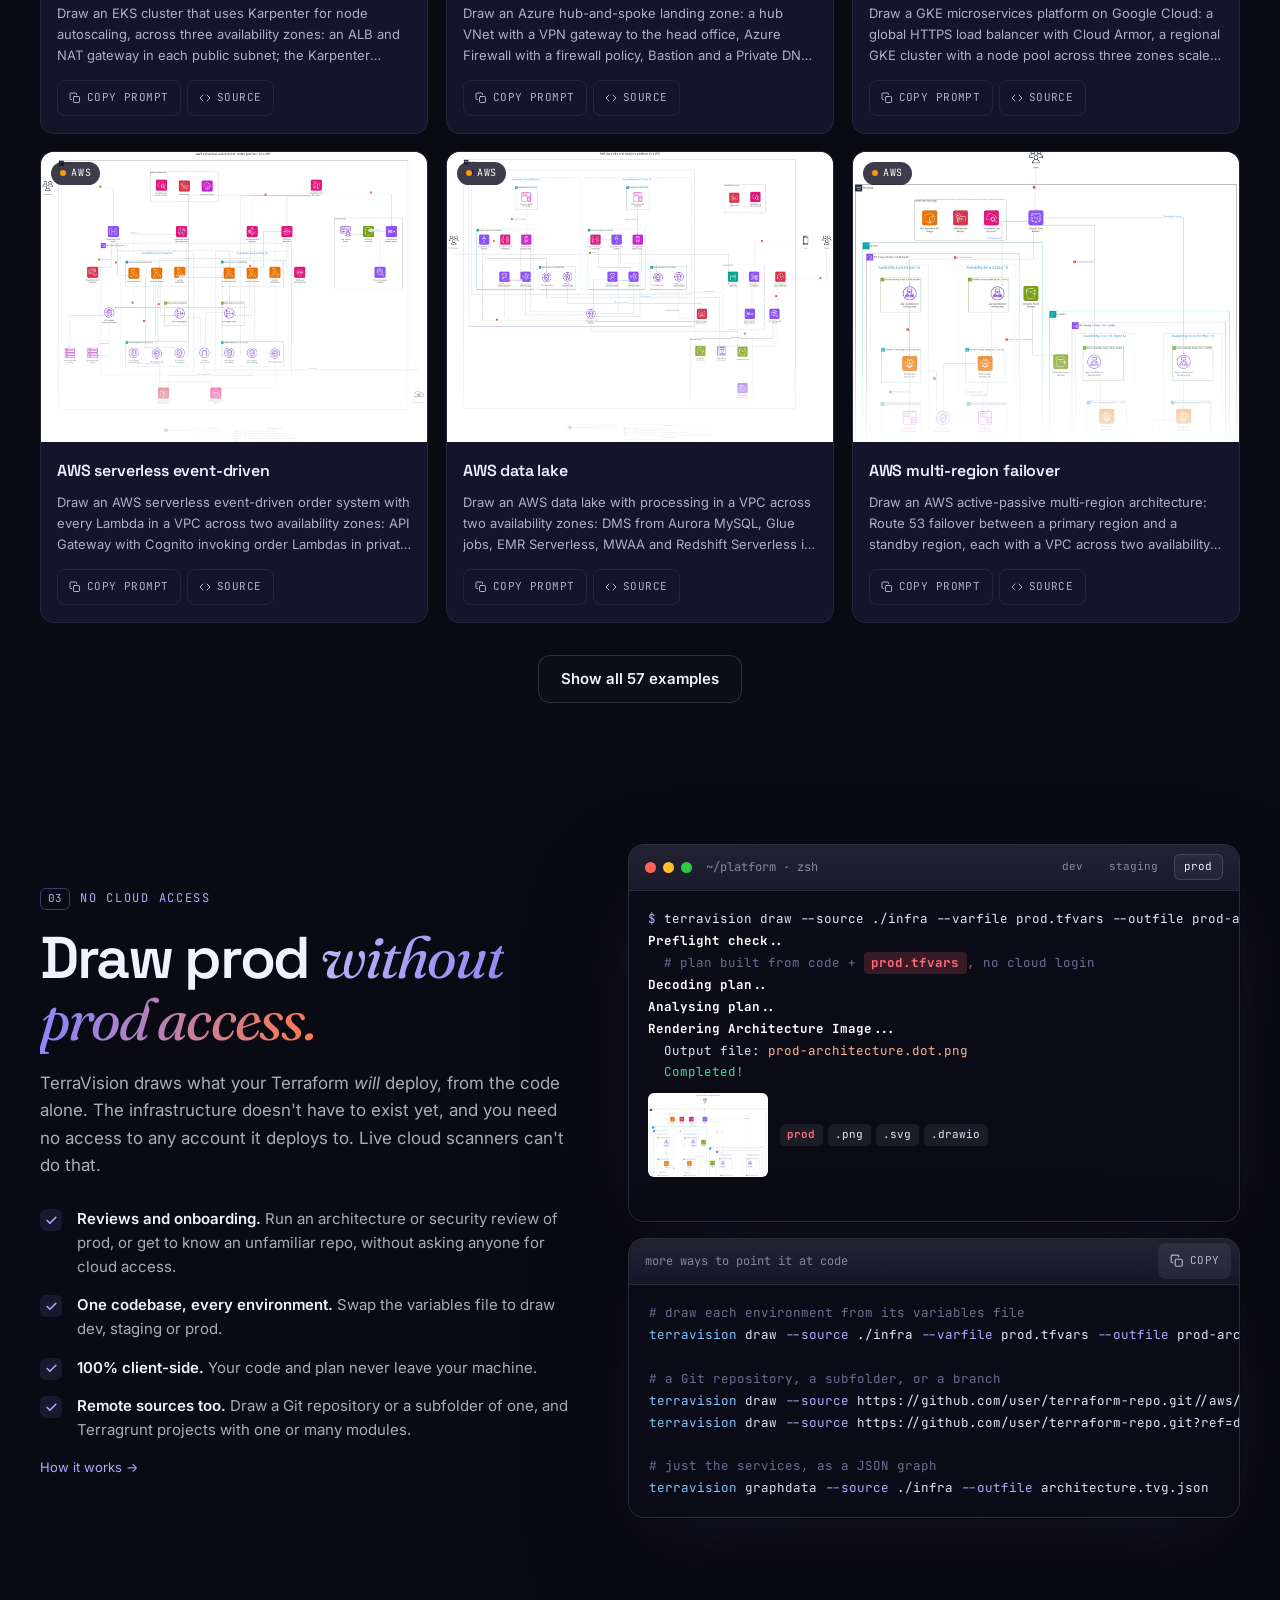
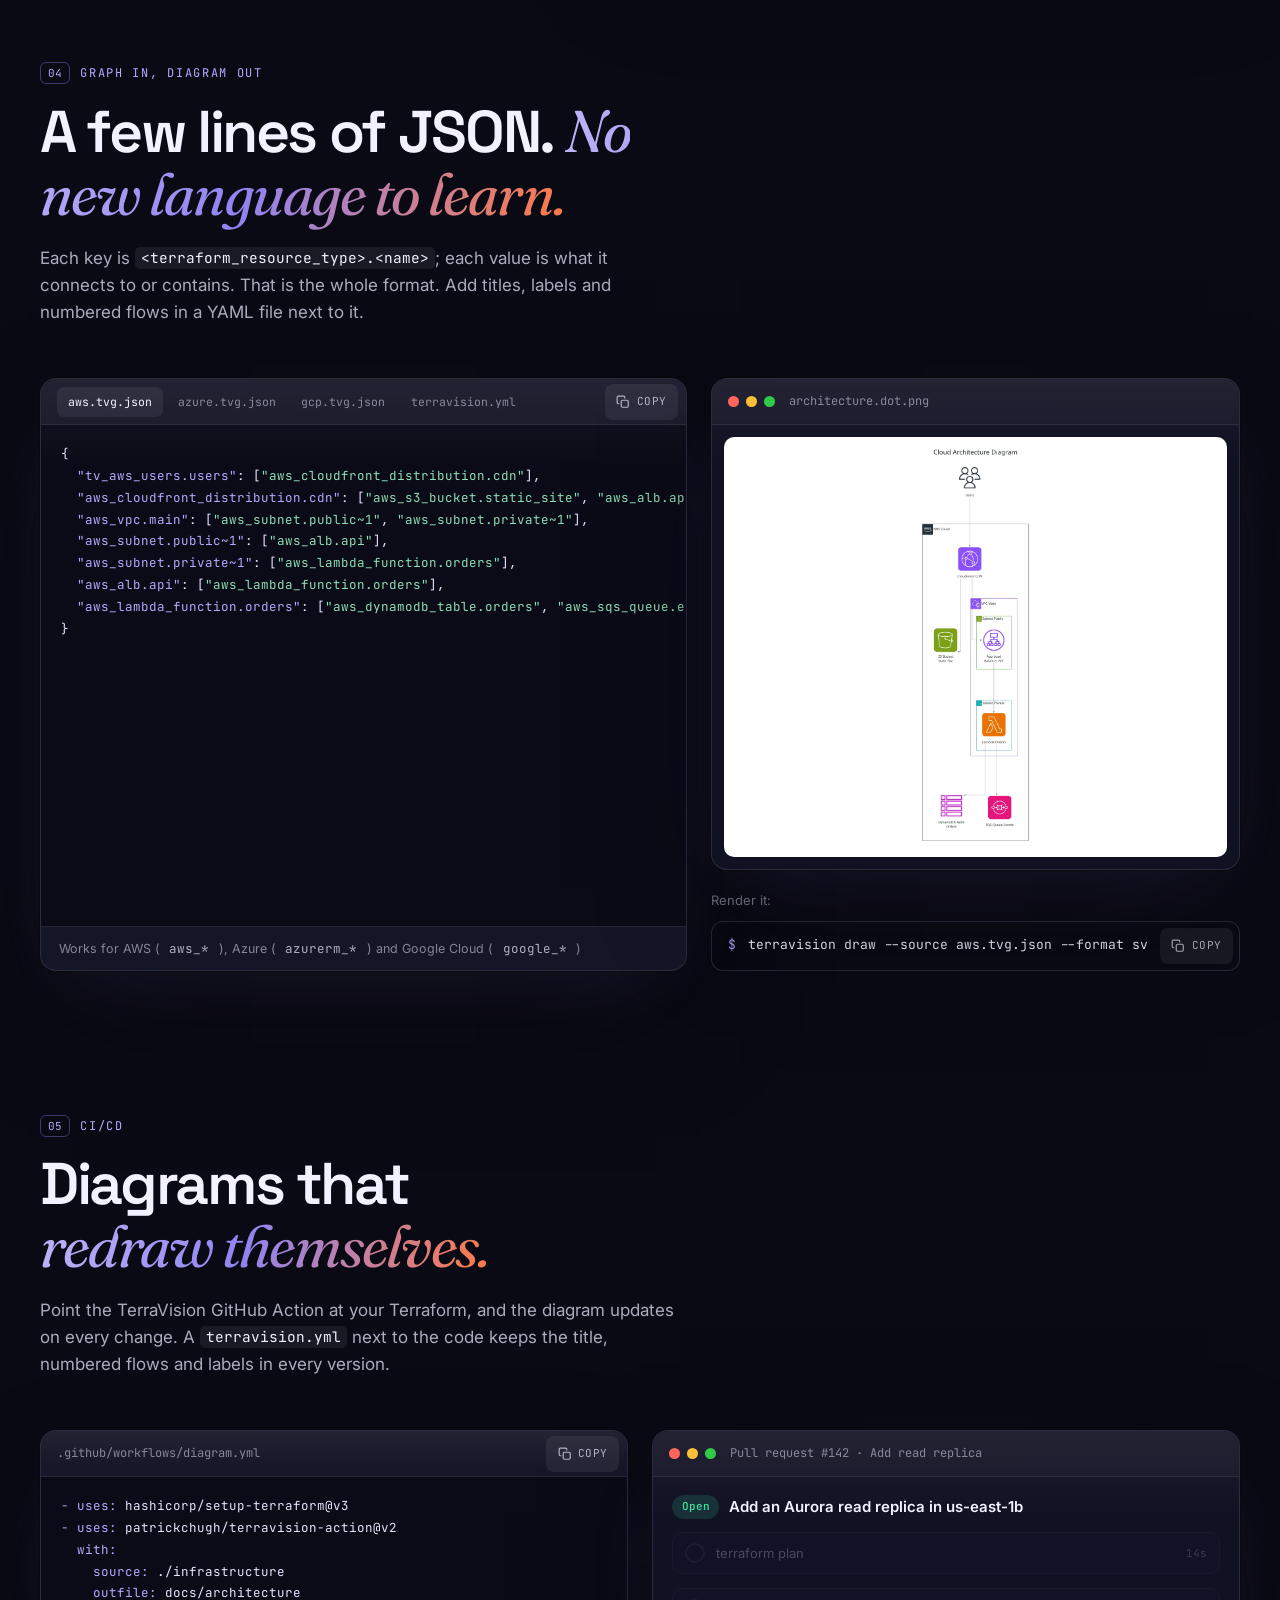
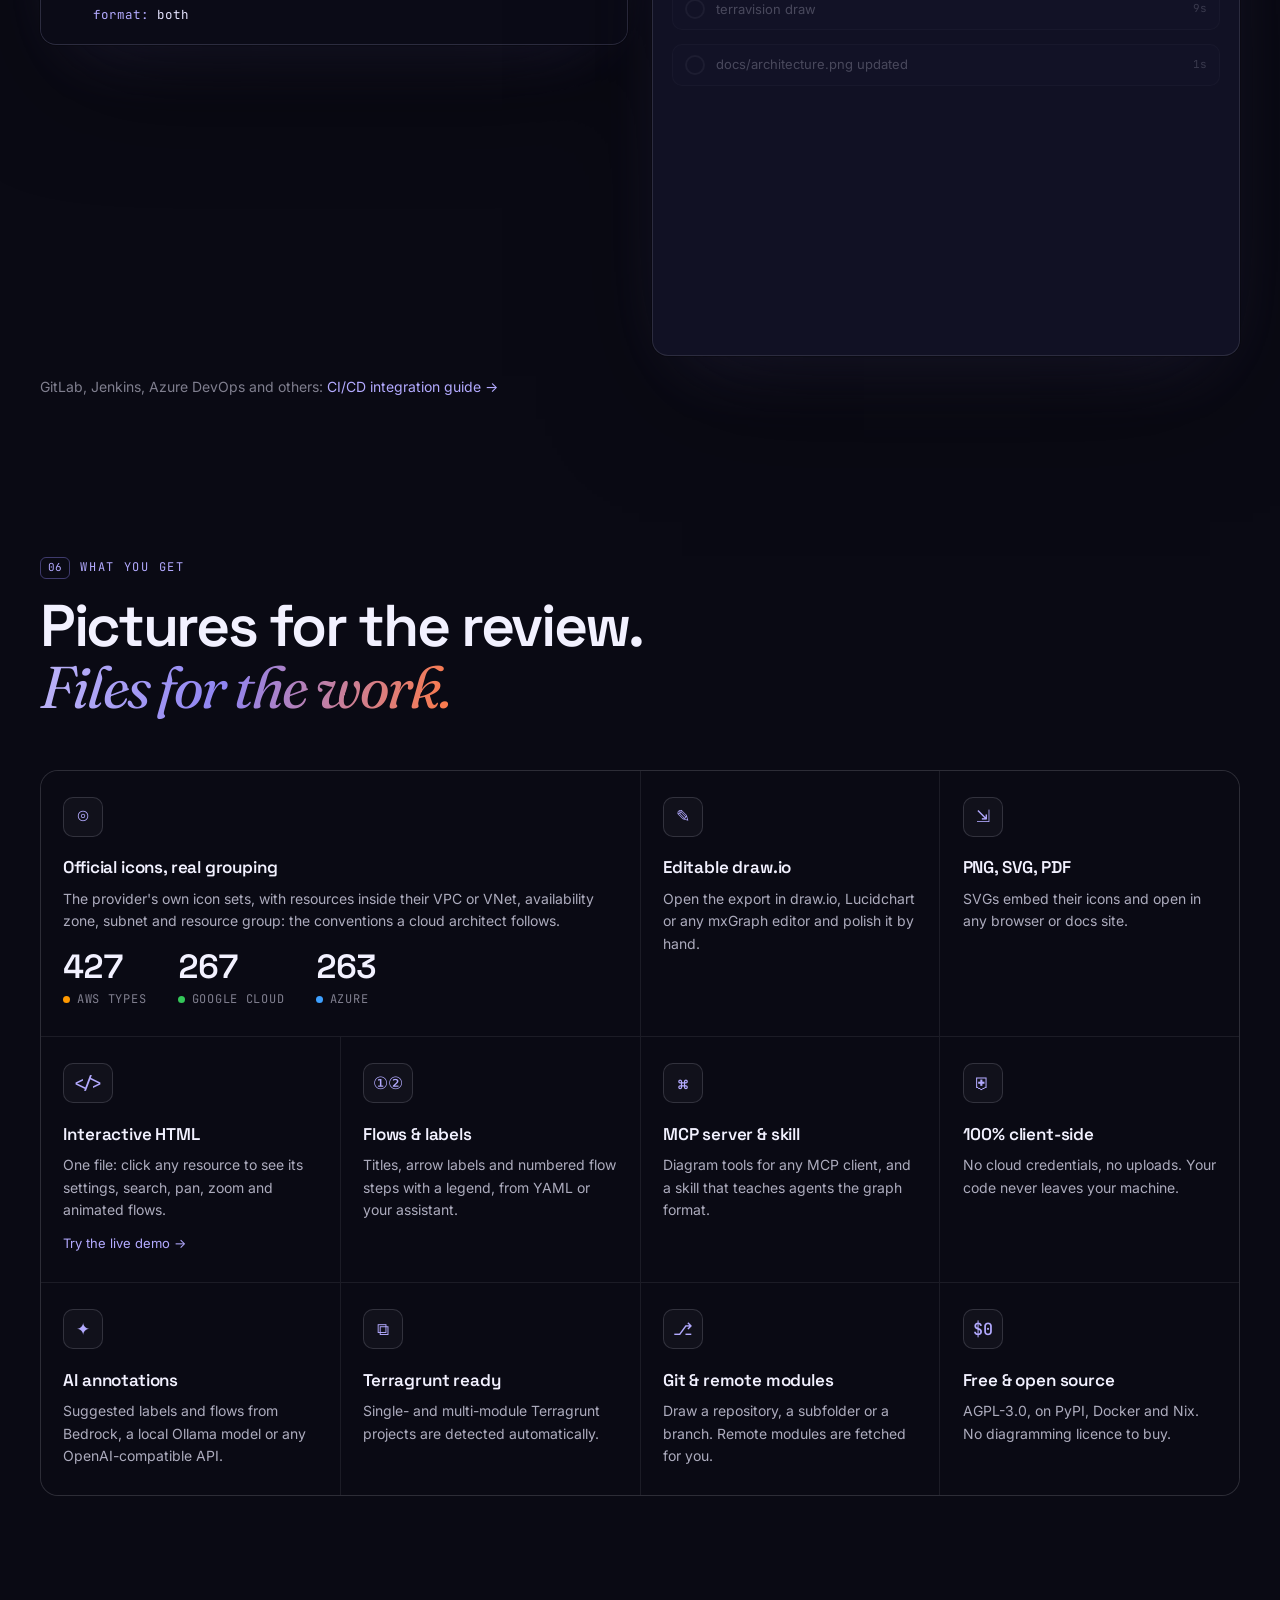
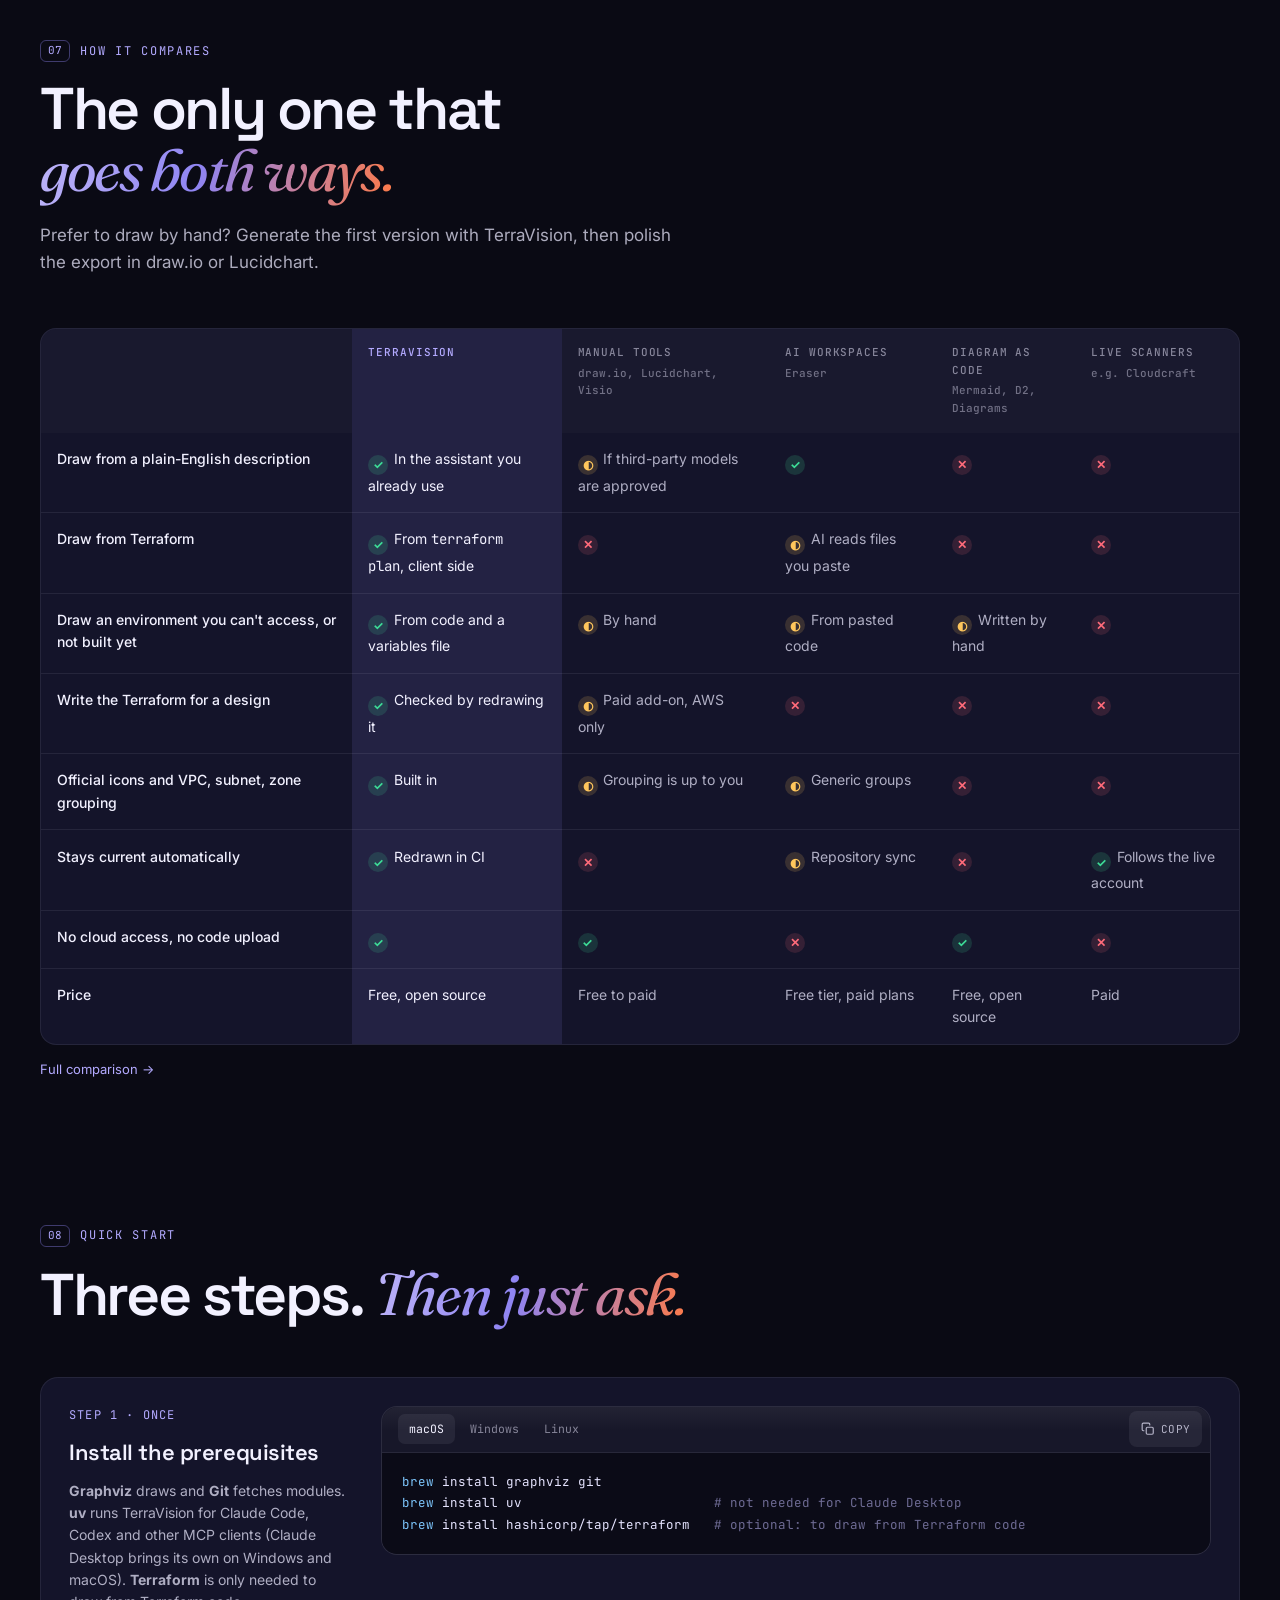
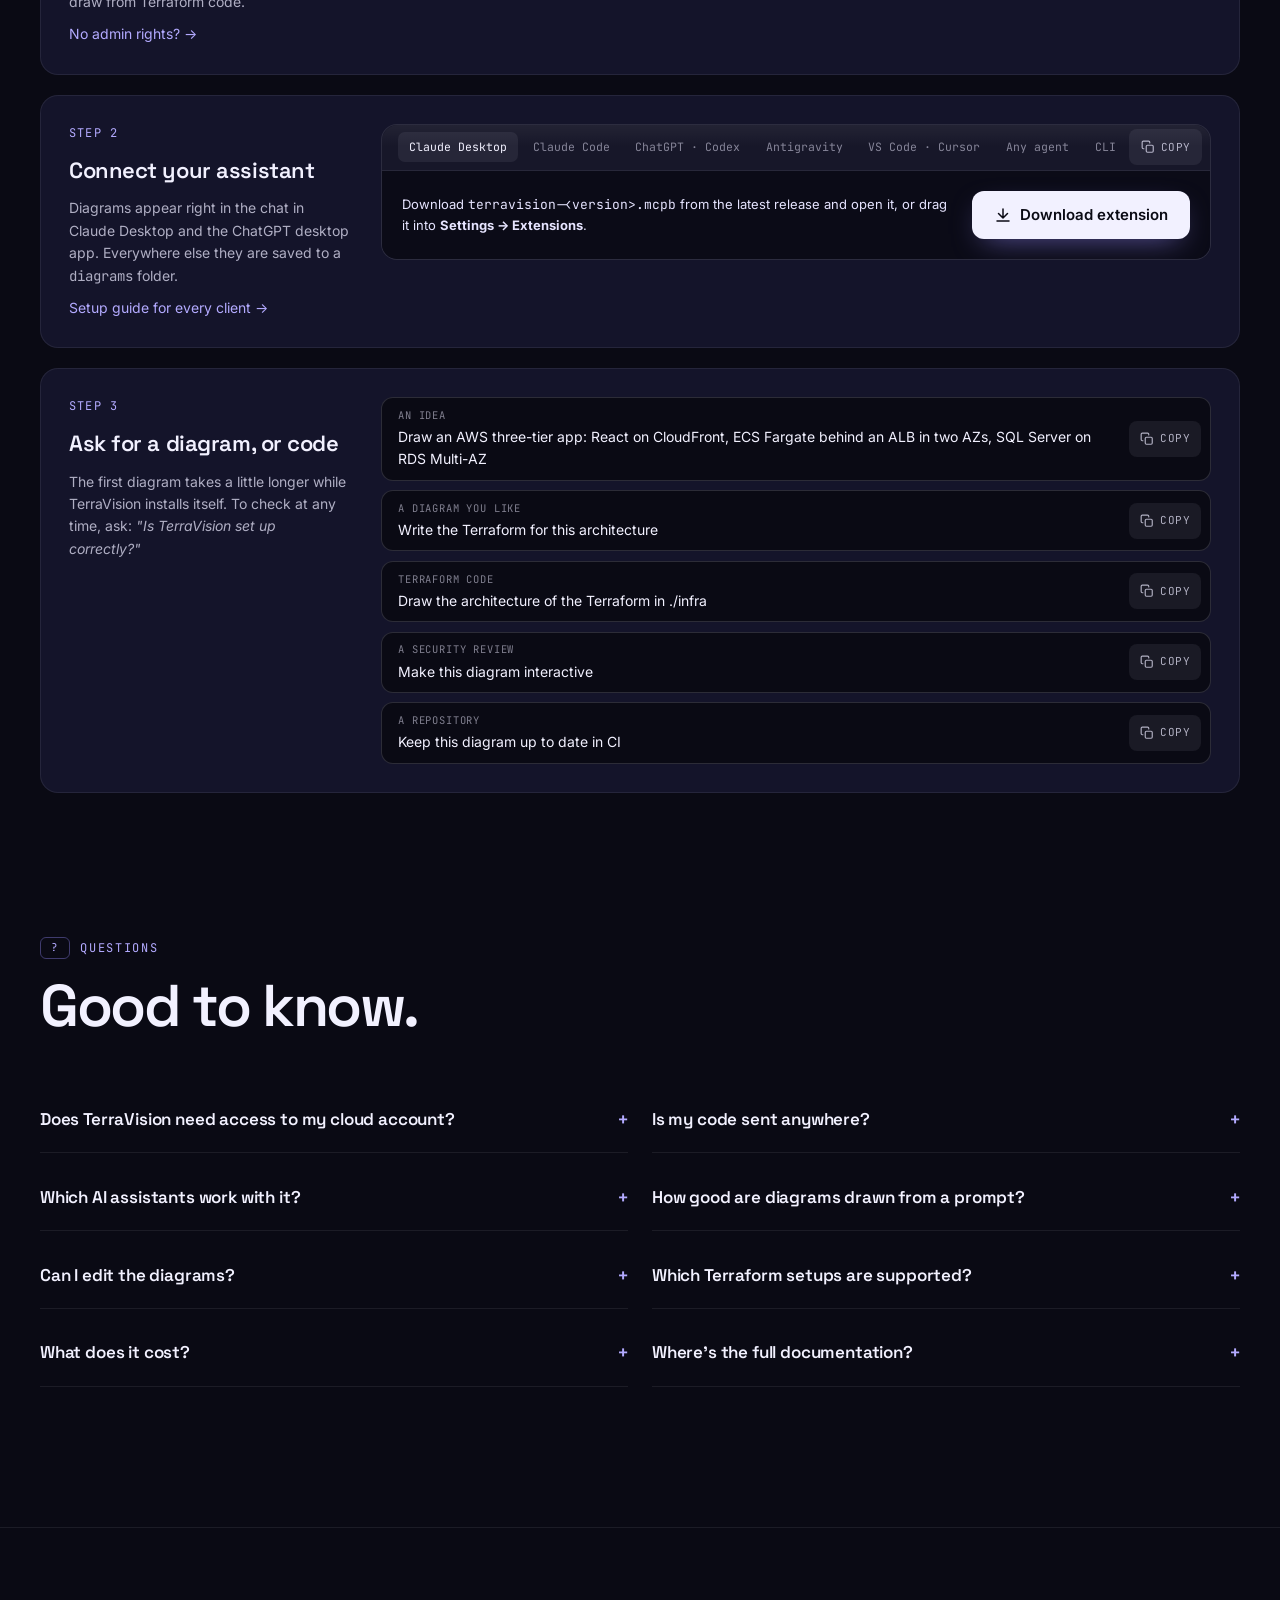
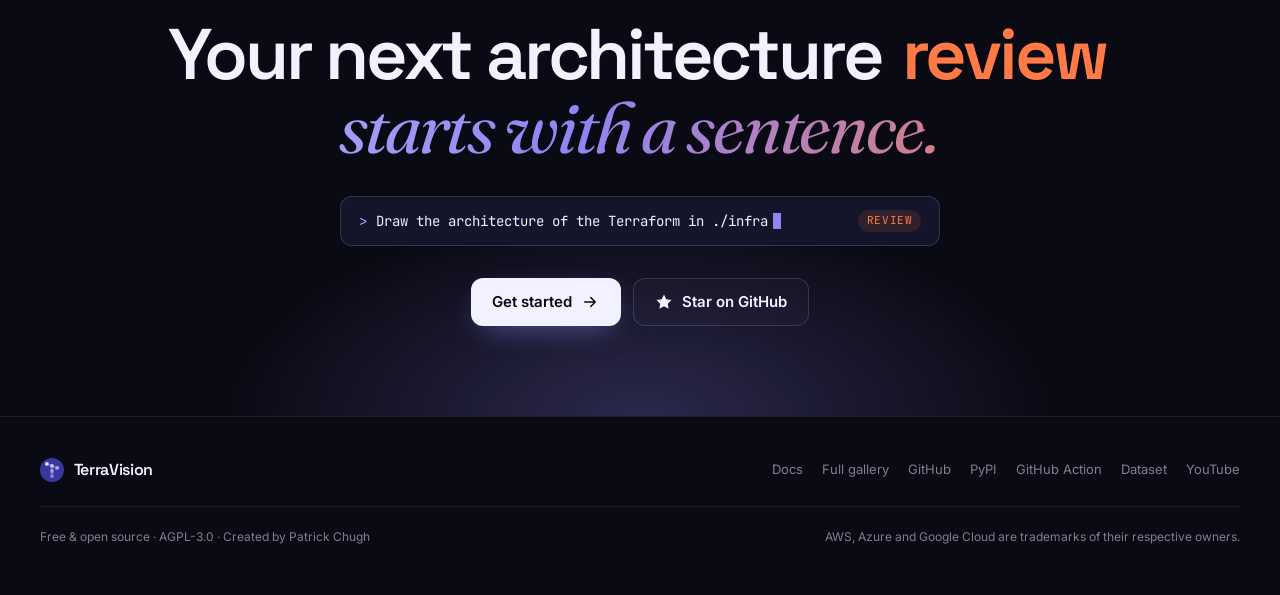
==== commit 7530adcd: "Add Google Search Console verification, sitemap and robots.txt Co-Authored-By: Claude Fable 5.1 <nor" ====
--- a/index.html
+++ b/index.html
@@ -5,6 +5,8 @@
   <meta name="viewport" content="width=device-width, initial-scale=1">
   <title>TerraVision · Cloud architecture diagrams from a prompt or your Terraform</title>
   <meta name="description" content="Free, open-source cloud architecture diagrams for AWS, Azure and Google Cloud with the official icons. Ask Claude, ChatGPT or any MCP agent in plain words, or draw what your Terraform deploys. Runs on your machine.">
+  <meta name="google-site-verification" content="3fppvOTU4SJgoFPP5LEOYcyttMdPXumjw3NdNKkFMGg" />
+  <link rel="canonical" href="https://terravision.online/">
   <meta name="theme-color" content="#0a0a14">
   <meta property="og:type" content="website">
   <meta property="og:title" content="TerraVision: not just boxes. Architecture.">
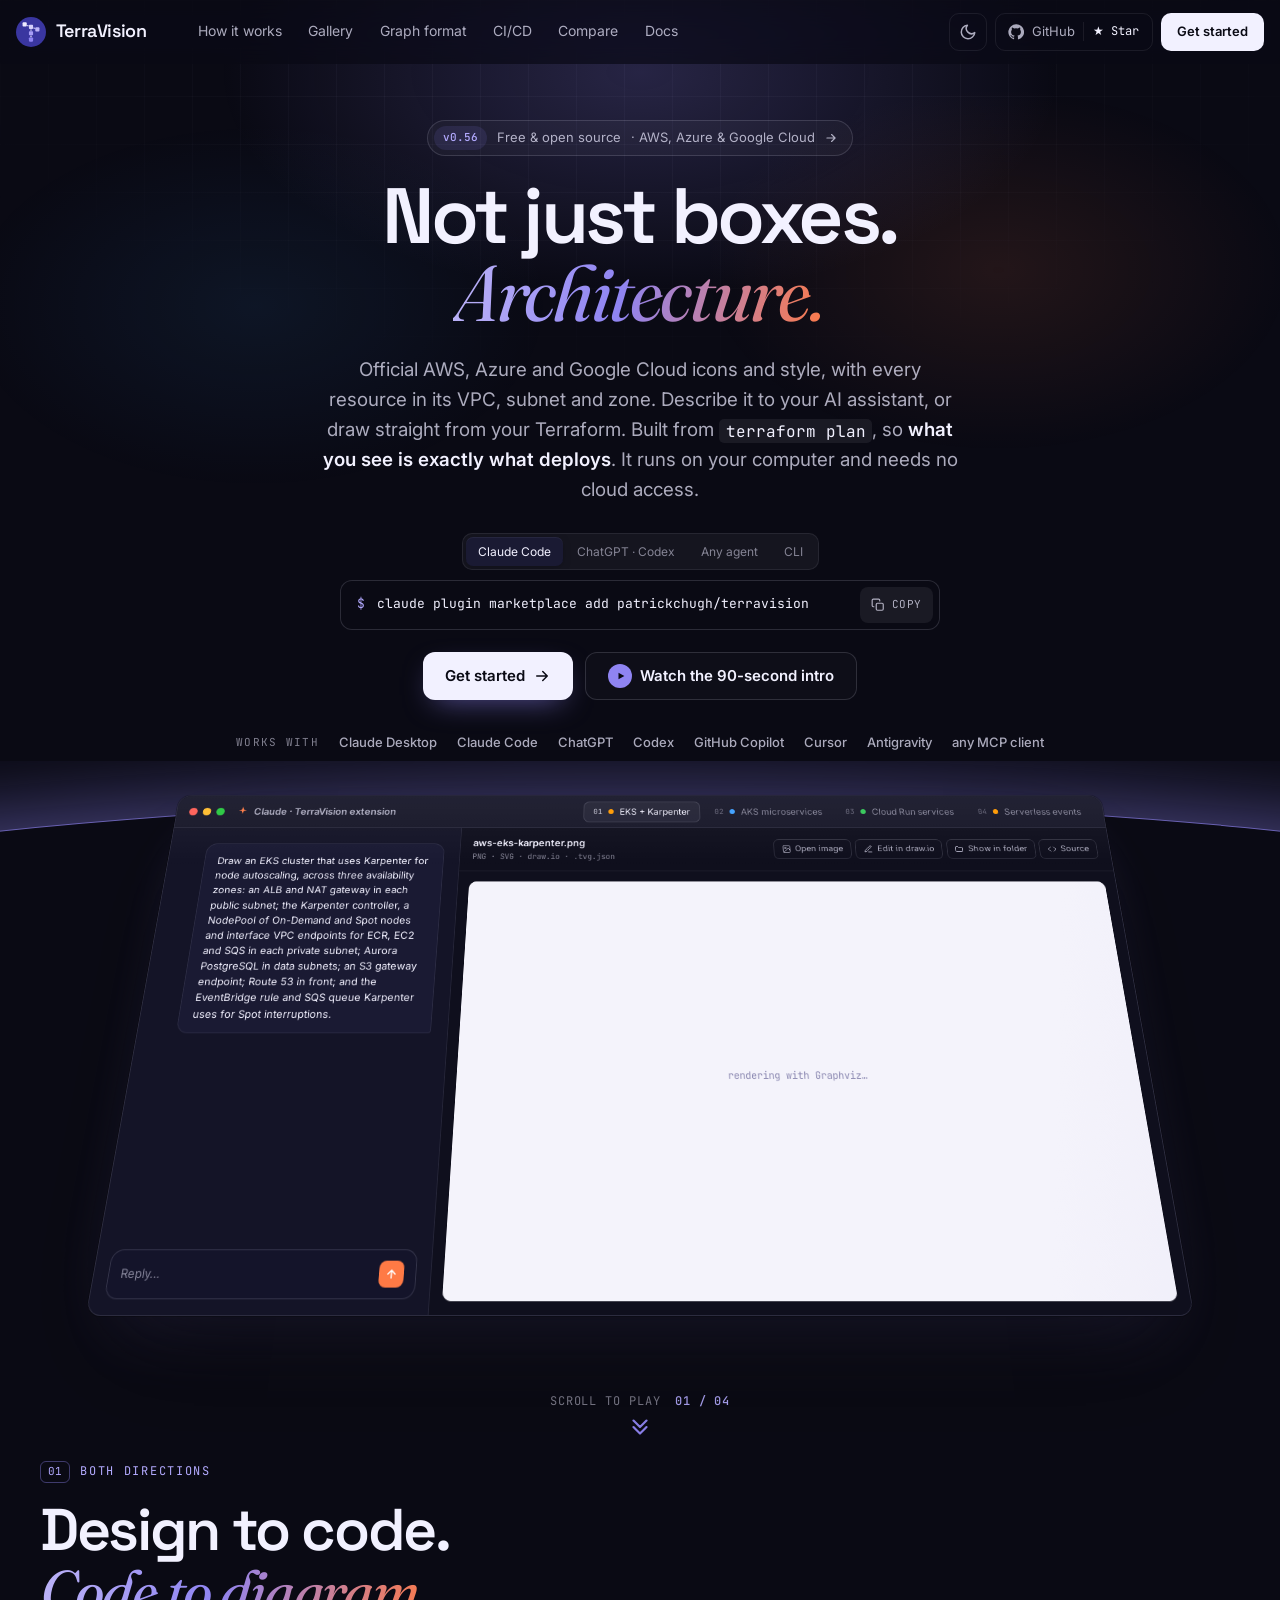
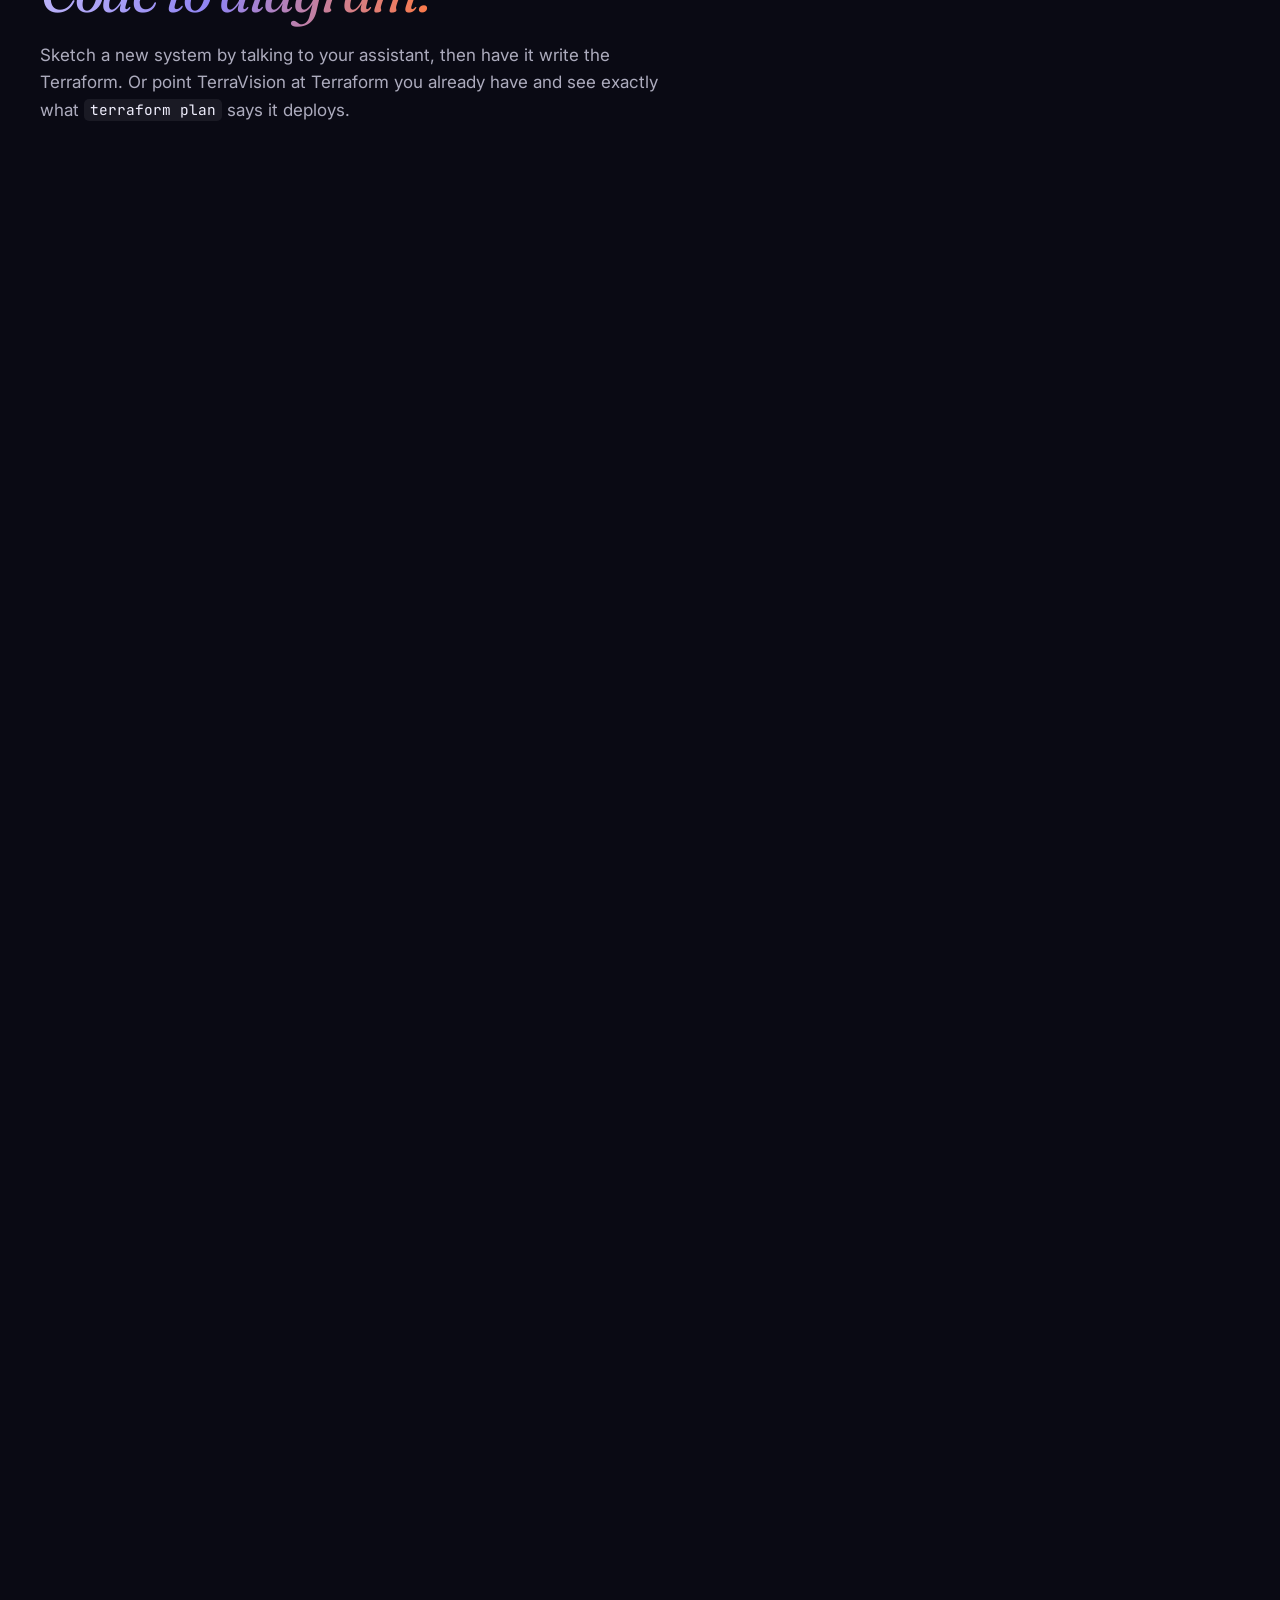
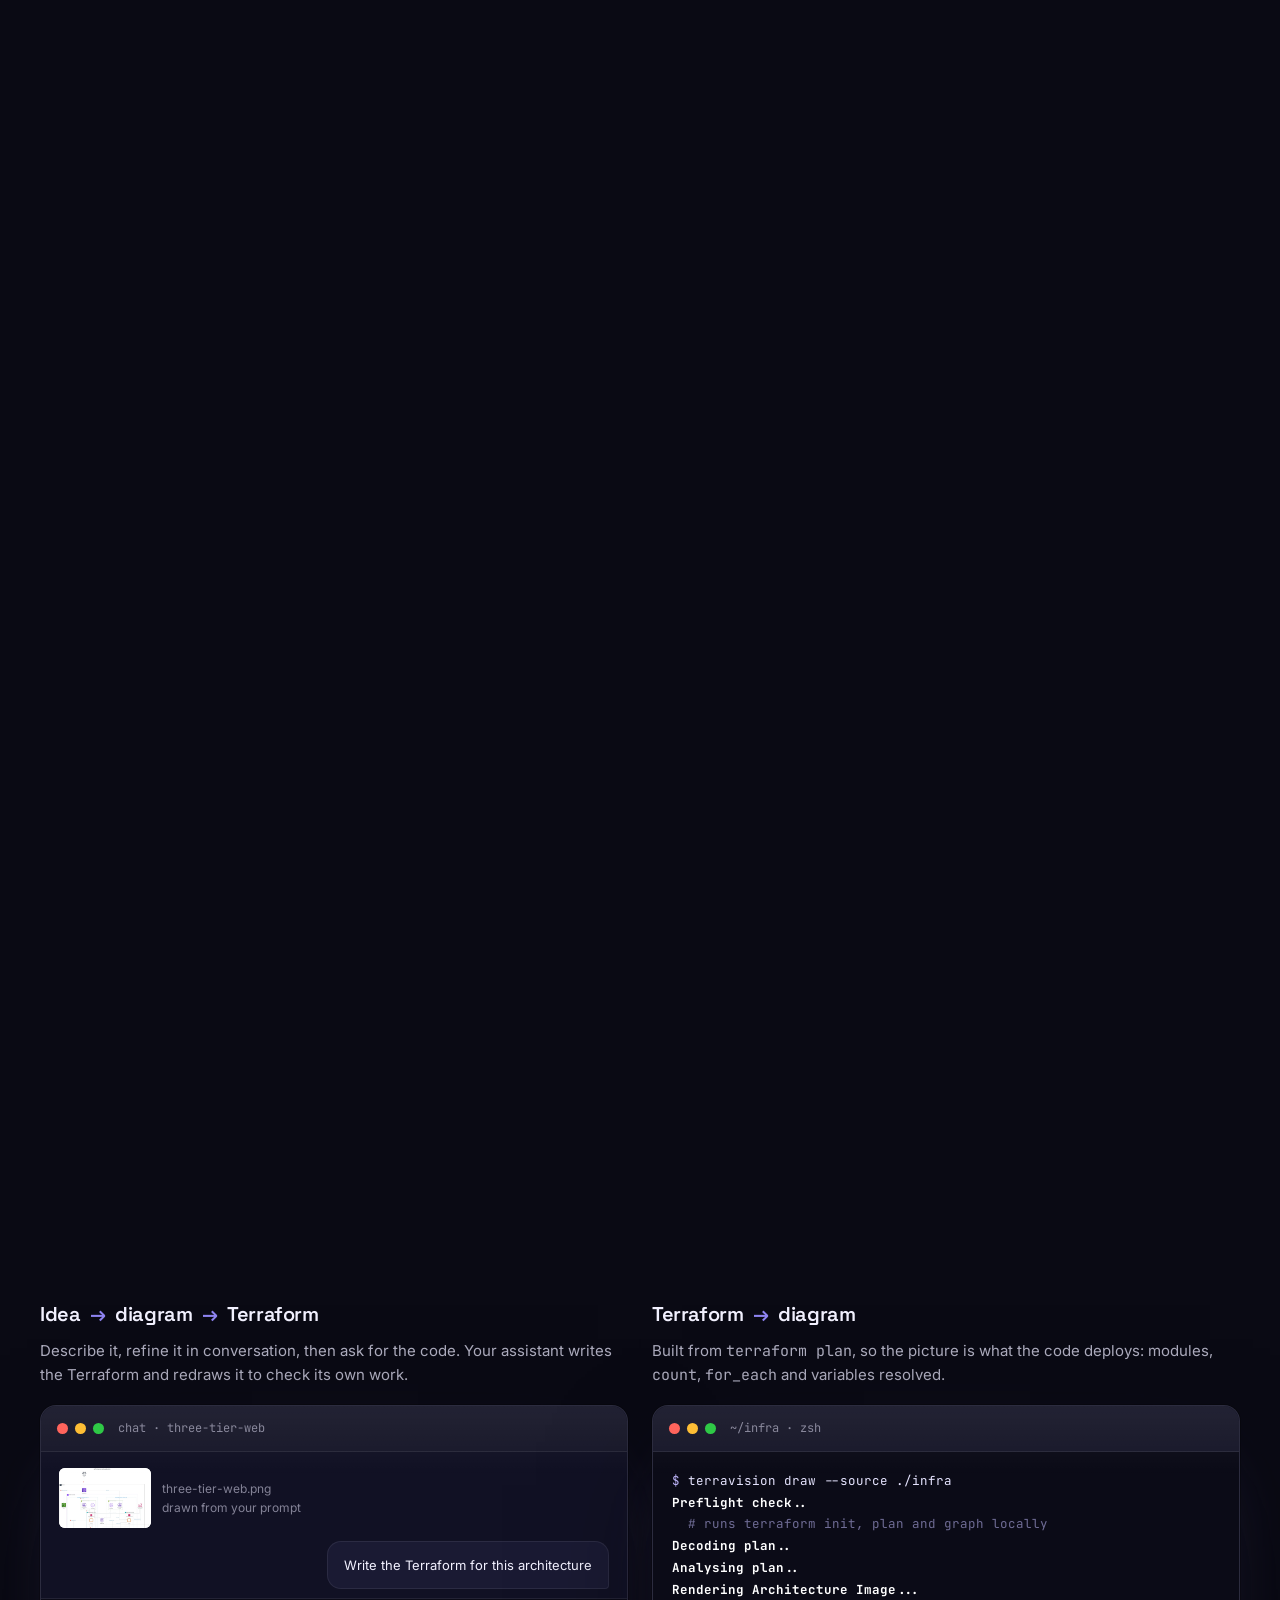
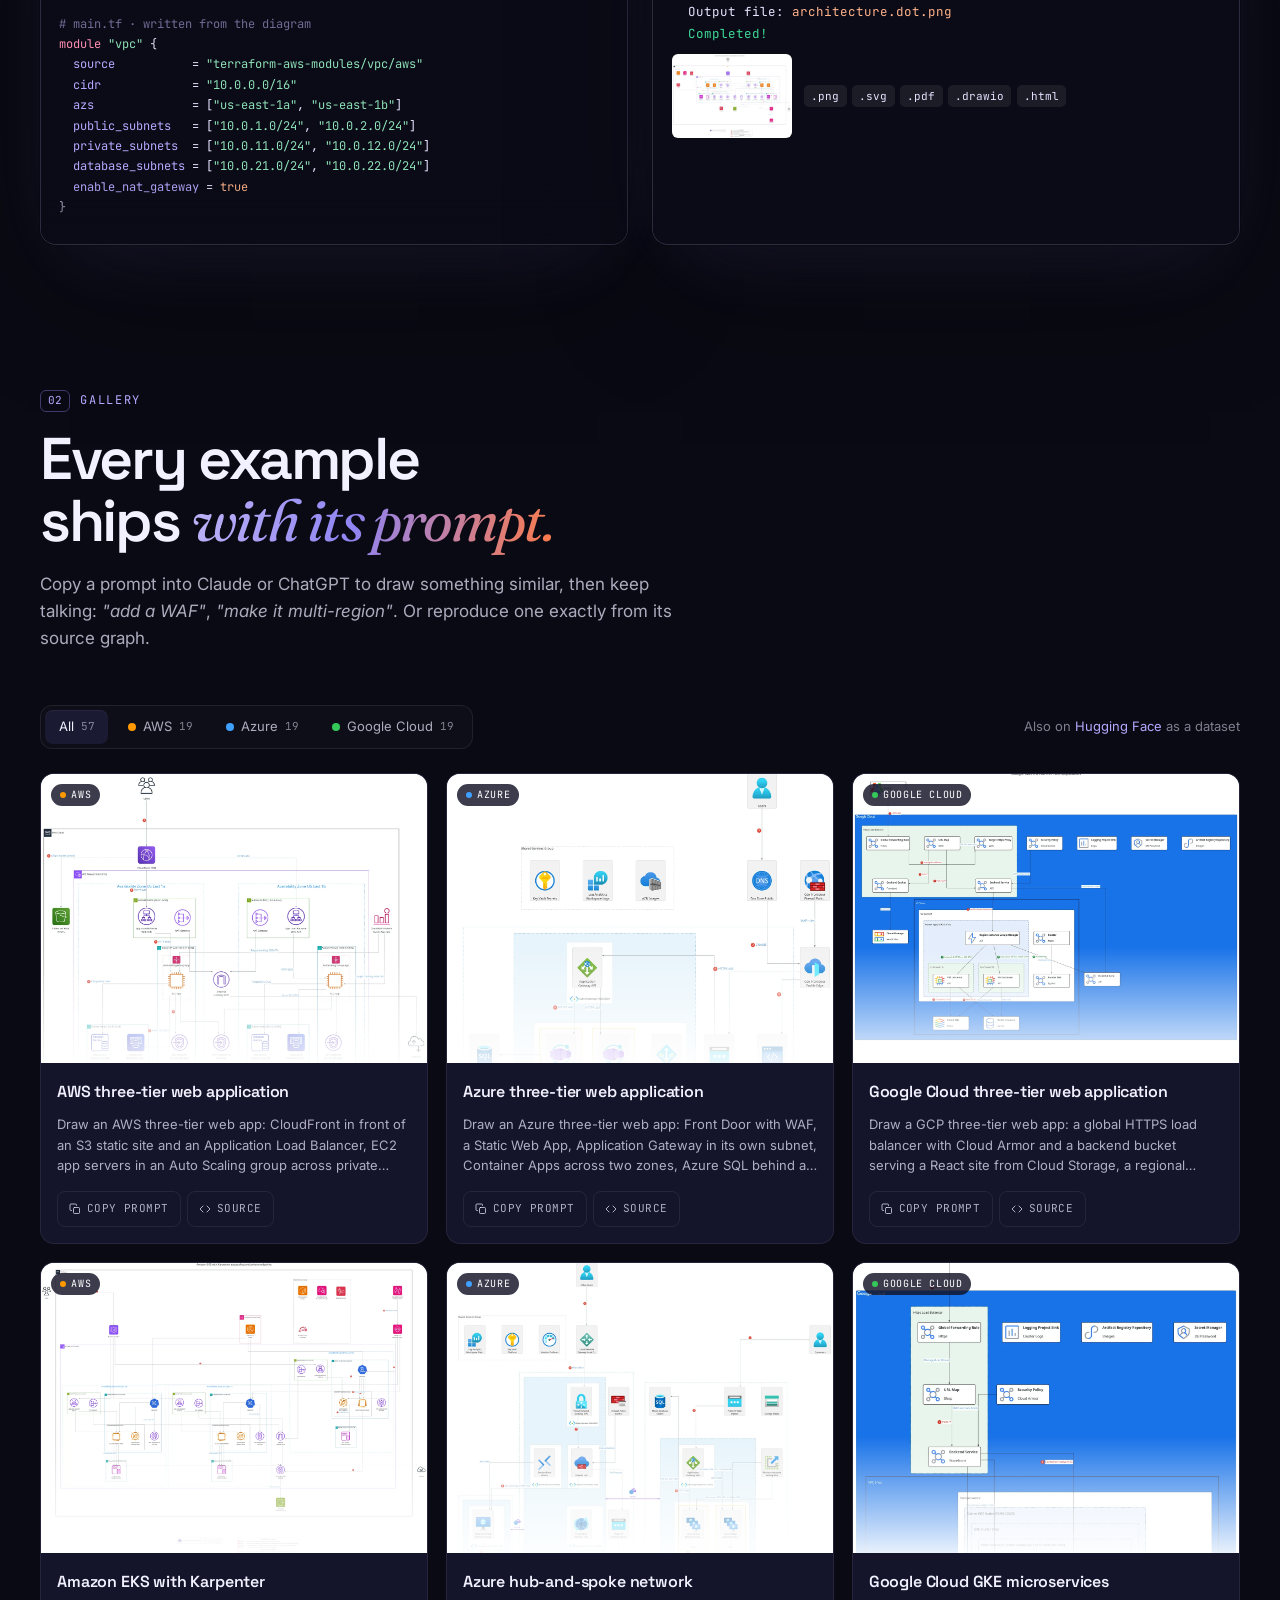
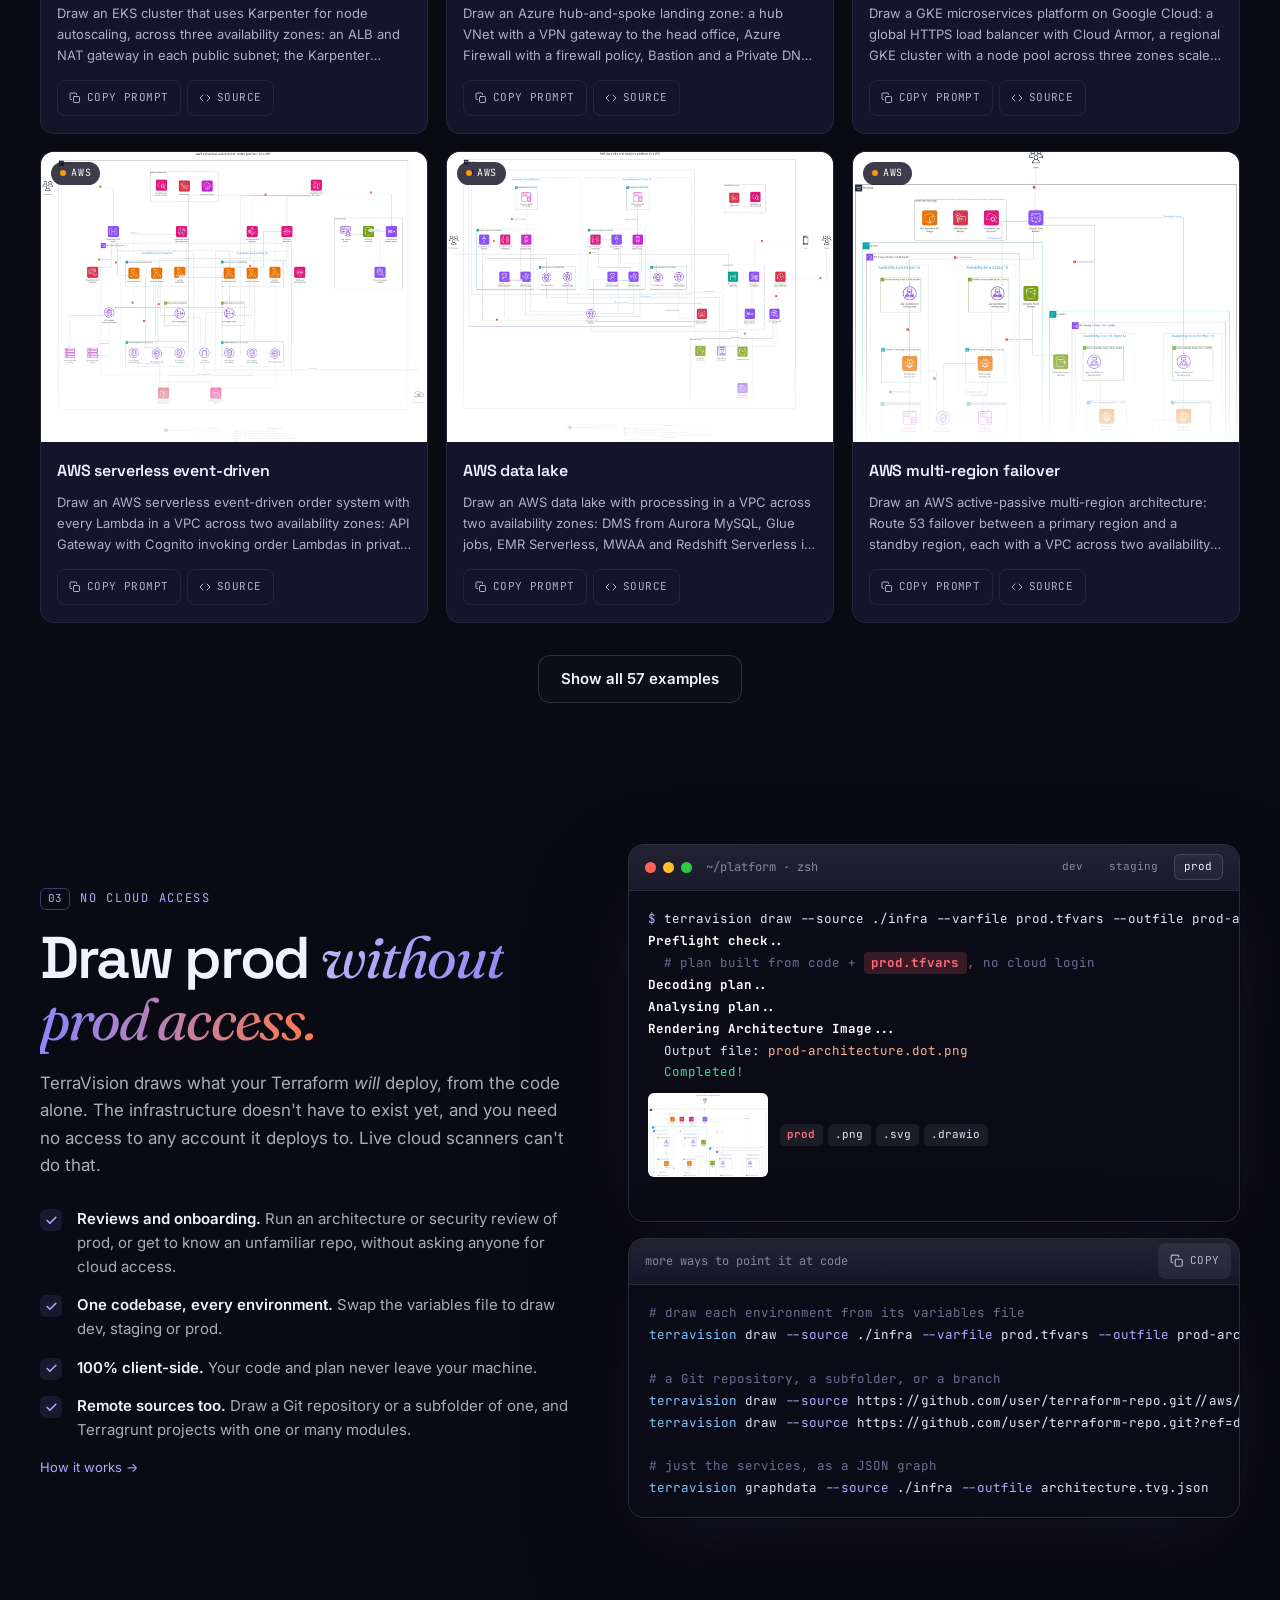
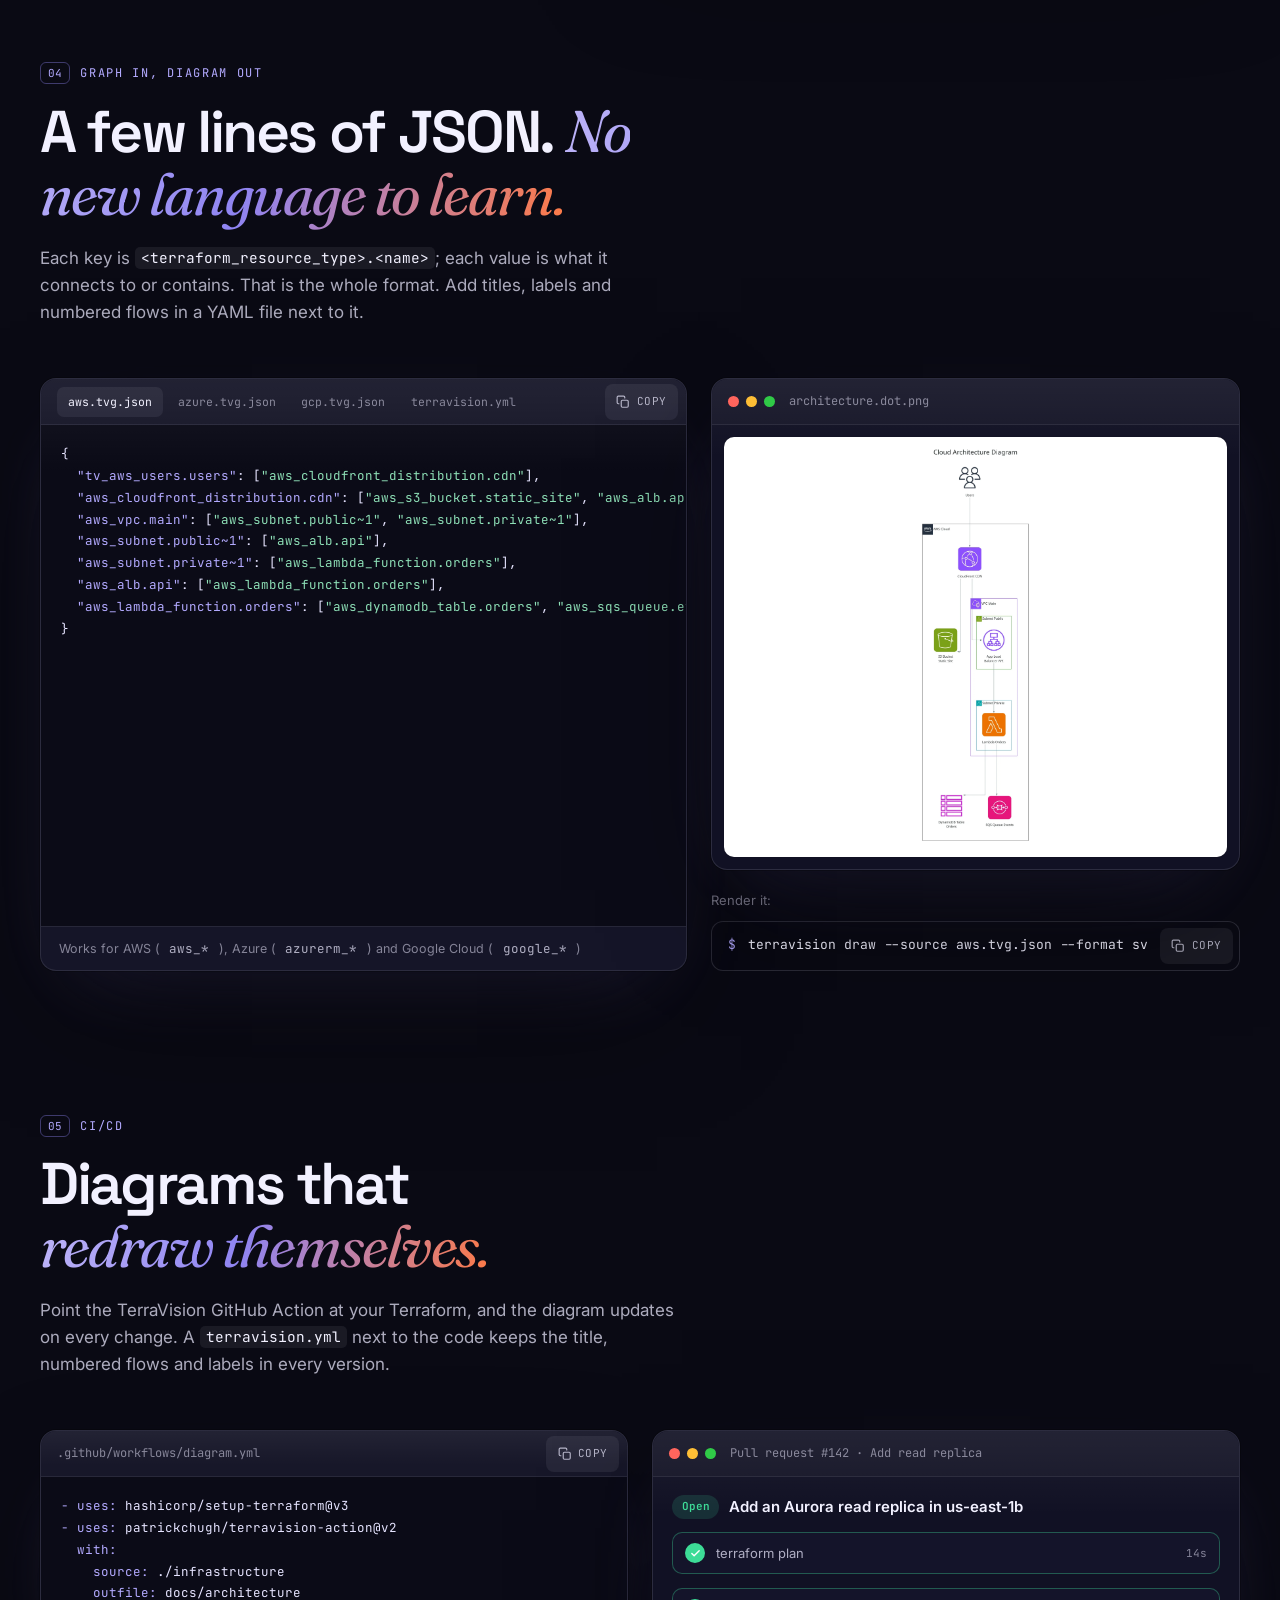
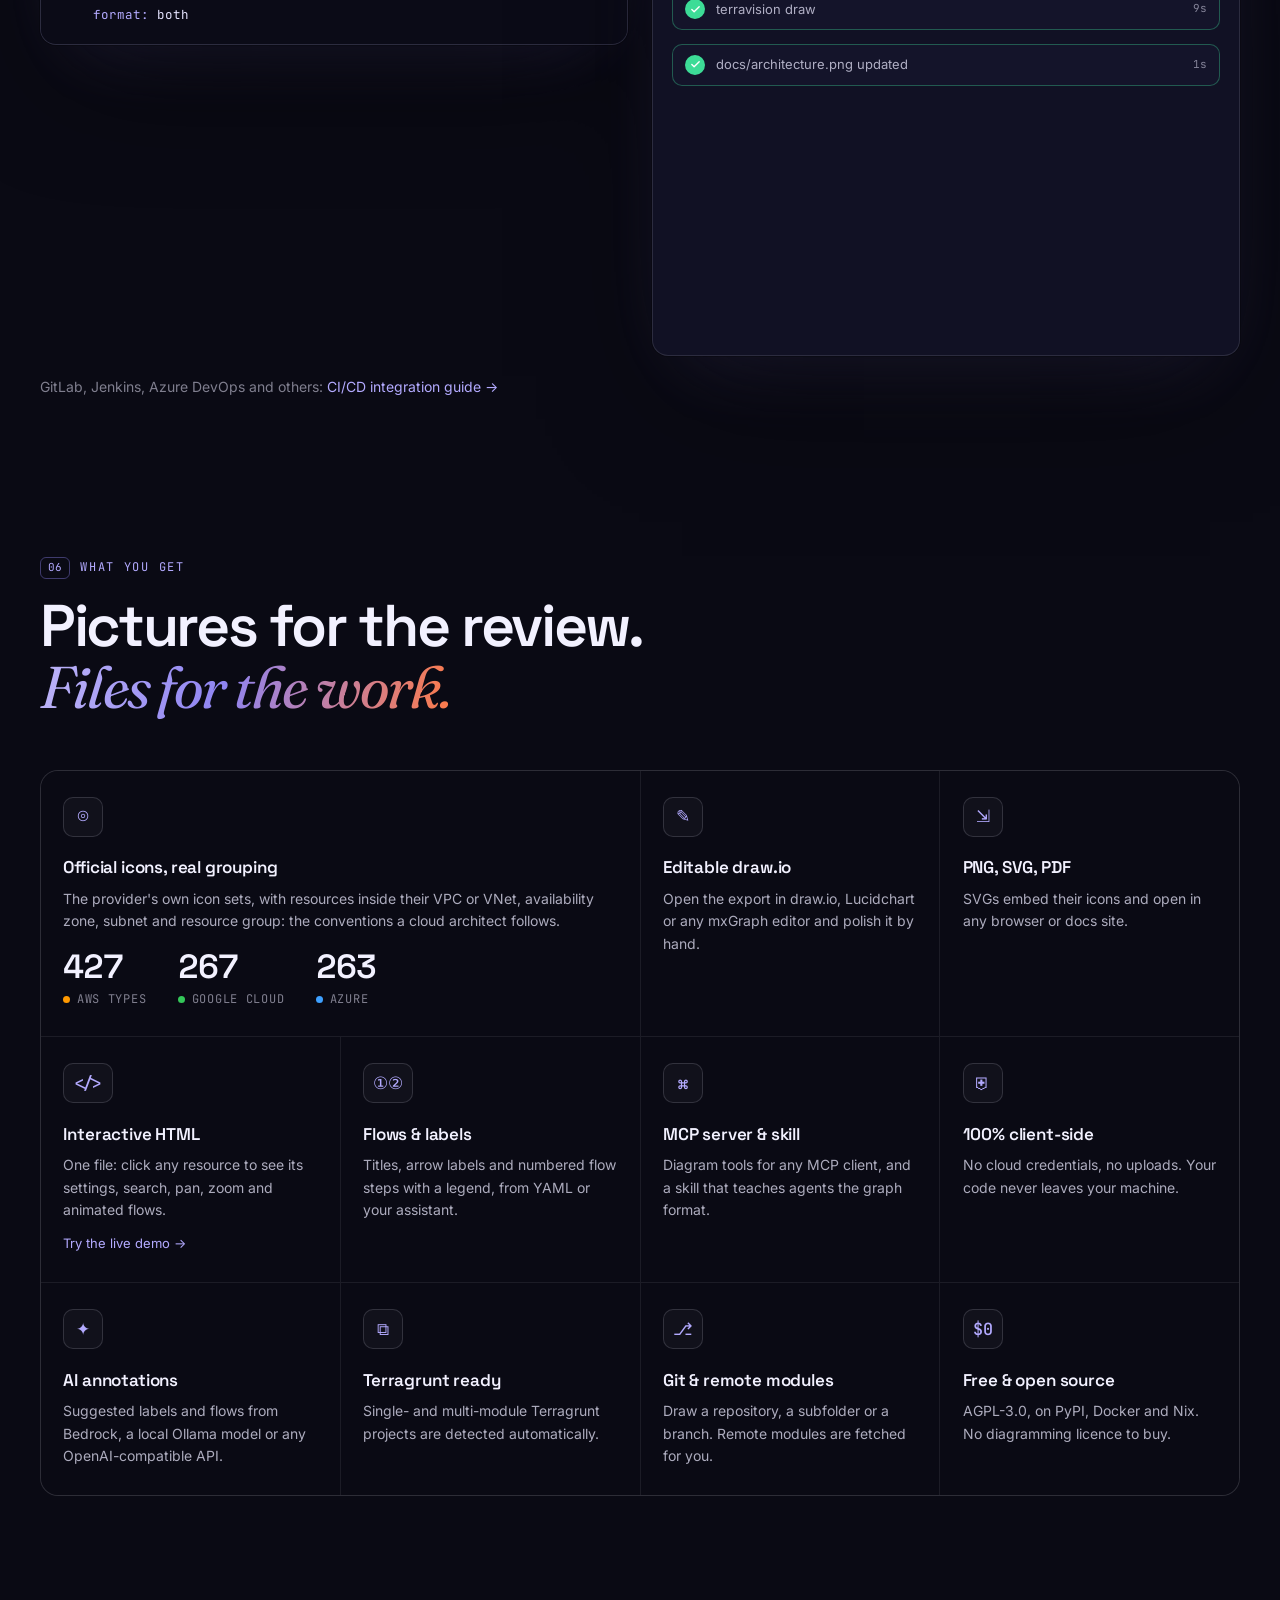
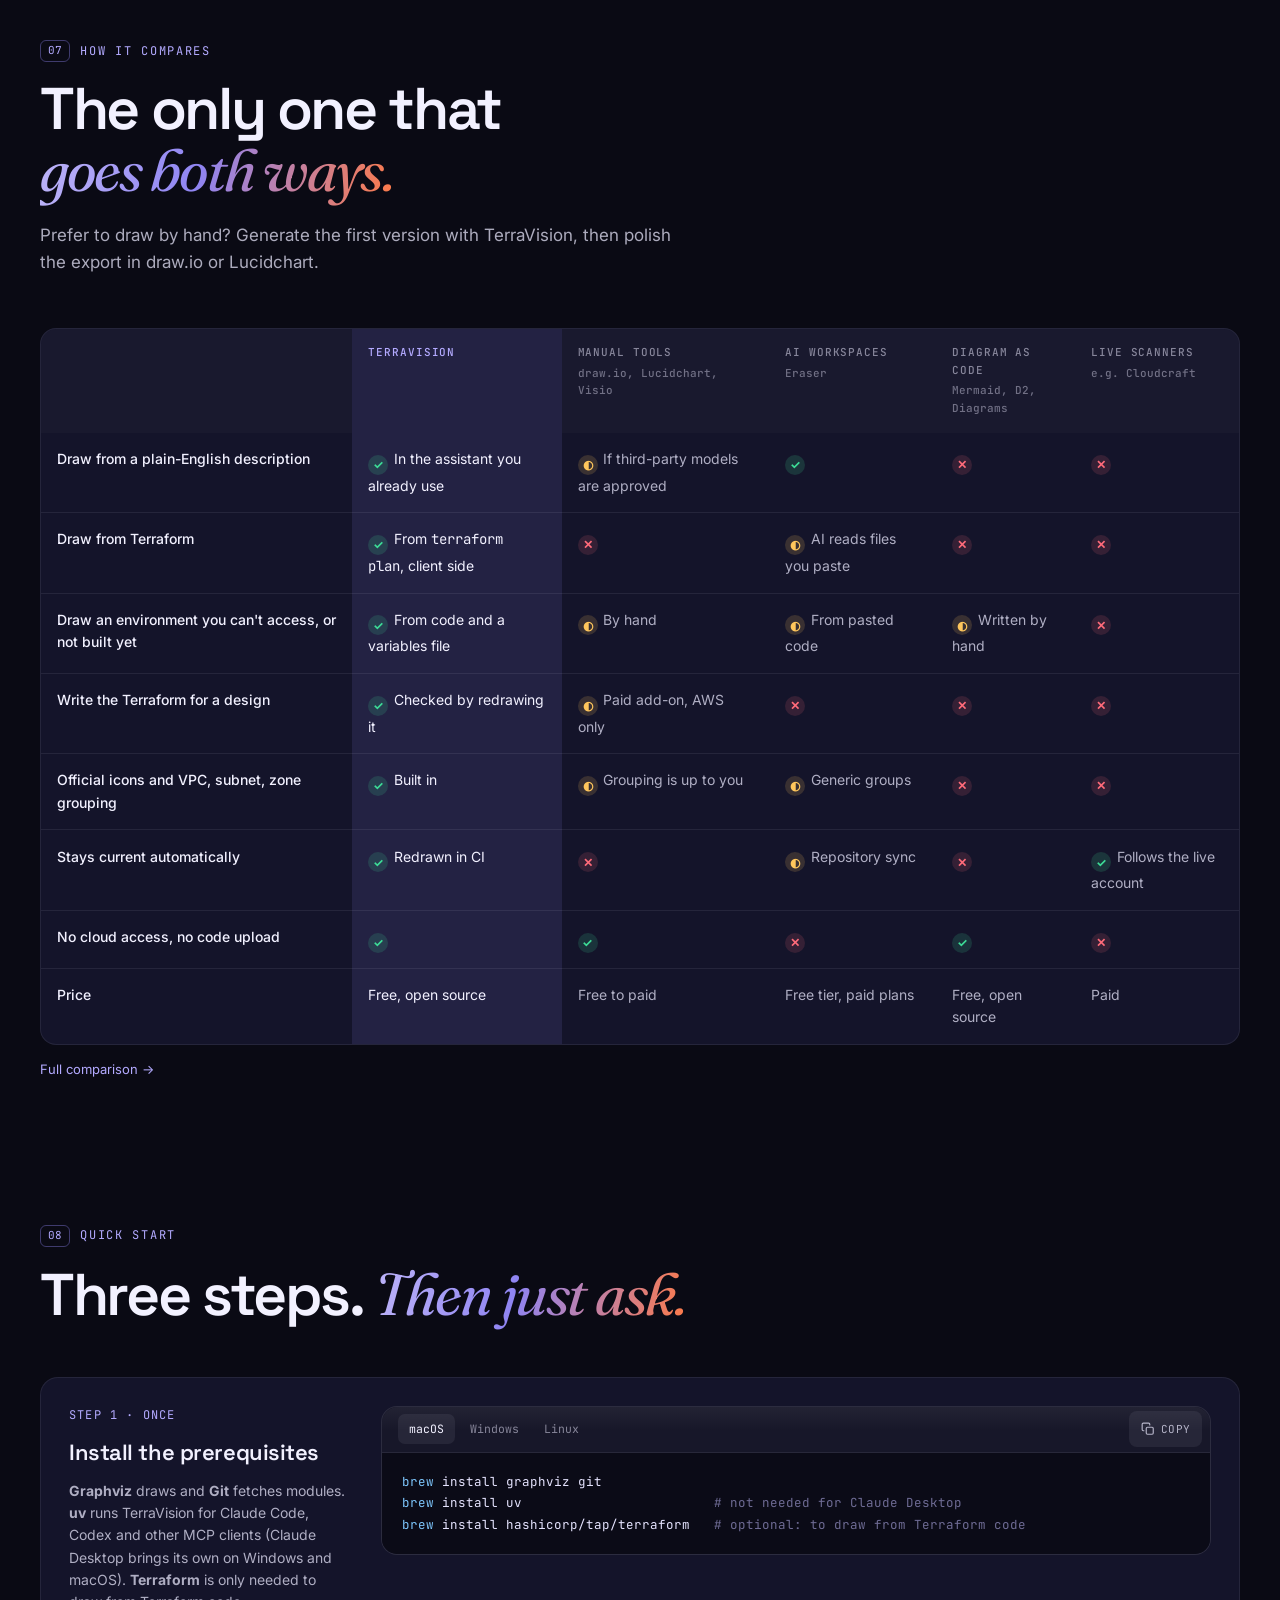
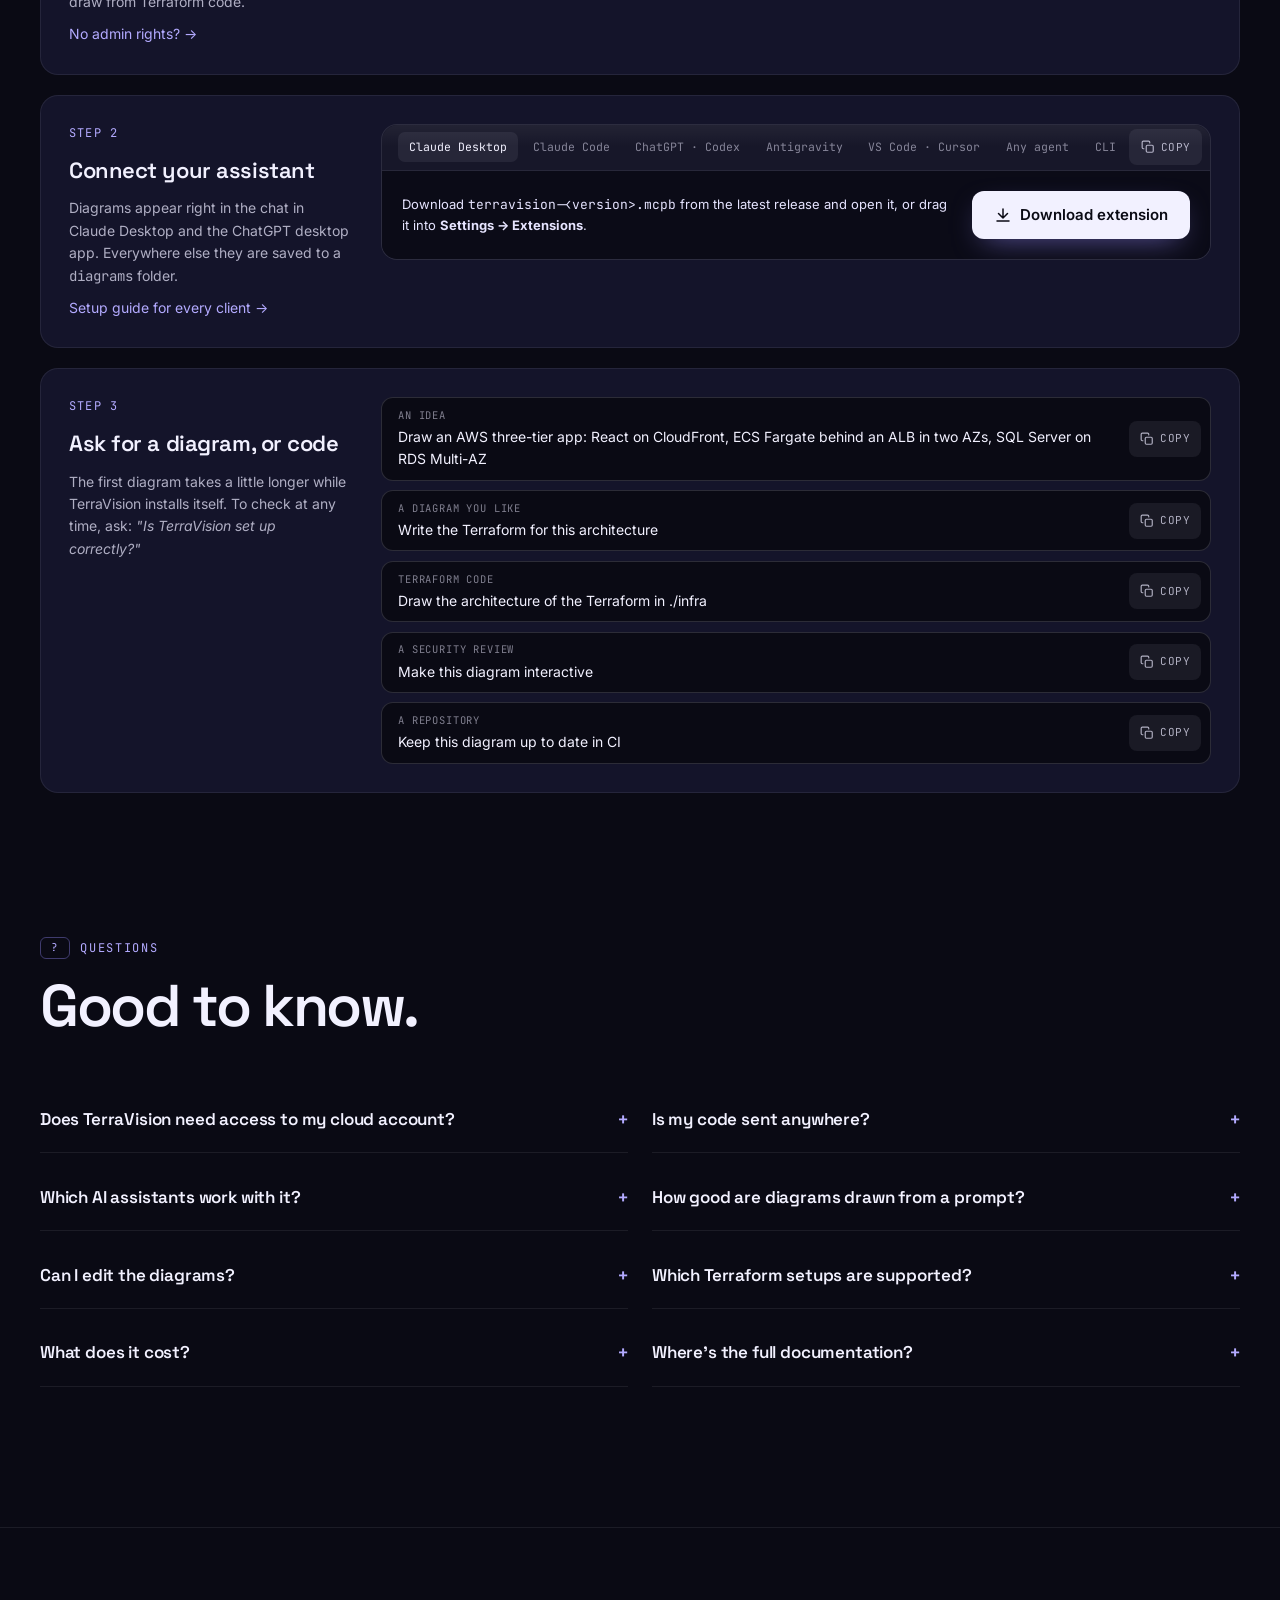
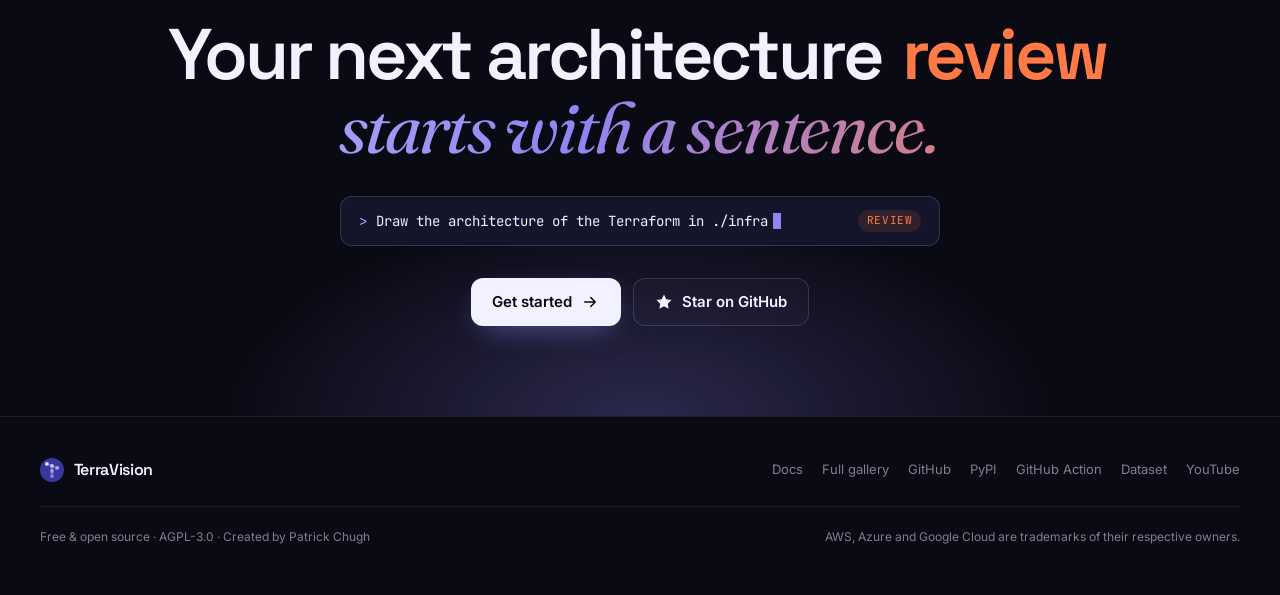
==== commit 9a9073c7: "Zoomable diagram viewer and gallery hover magnifier - Lightbox: zoom in/out buttons, Fit, drag to pa" ====
--- a/index.html
+++ b/index.html
@@ -43,6 +43,8 @@
   <symbol id="i-pen" viewBox="0 0 24 24" fill="none" stroke="currentColor" stroke-width="2" stroke-linecap="round" stroke-linejoin="round"><path d="M12 20h9M16.5 3.5a2.1 2.1 0 0 1 3 3L7 19l-4 1 1-4Z"/></symbol>
   <symbol id="i-folder" viewBox="0 0 24 24" fill="none" stroke="currentColor" stroke-width="2" stroke-linecap="round" stroke-linejoin="round"><path d="M3 7a2 2 0 0 1 2-2h4l2 2h8a2 2 0 0 1 2 2v8a2 2 0 0 1-2 2H5a2 2 0 0 1-2-2Z"/></symbol>
   <symbol id="i-code" viewBox="0 0 24 24" fill="none" stroke="currentColor" stroke-width="2" stroke-linecap="round" stroke-linejoin="round"><path d="m16 18 6-6-6-6M8 6l-6 6 6 6"/></symbol>
+  <symbol id="i-plus" viewBox="0 0 24 24" fill="none" stroke="currentColor" stroke-width="2.25" stroke-linecap="round"><path d="M12 5v14M5 12h14"/></symbol>
+  <symbol id="i-minus" viewBox="0 0 24 24" fill="none" stroke="currentColor" stroke-width="2.25" stroke-linecap="round"><path d="M5 12h14"/></symbol>
   <symbol id="i-x" viewBox="0 0 24 24" fill="none" stroke="currentColor" stroke-width="2" stroke-linecap="round"><path d="M18 6 6 18M6 6l12 12"/></symbol>
   <symbol id="i-send" viewBox="0 0 24 24" fill="none" stroke="currentColor" stroke-width="2.5" stroke-linecap="round" stroke-linejoin="round"><path d="M12 19V5M5 12l7-7 7 7"/></symbol>
   <symbol id="i-spark" viewBox="0 0 24 24" fill="currentColor"><path d="M12 2l1.8 6.2L20 10l-6.2 1.8L12 18l-1.8-6.2L4 10l6.2-1.8z"/></symbol>
@@ -154,7 +156,7 @@
             <div class="canvas" id="st-canvas">
               <div class="skeleton is-idle">rendering with Graphviz…</div>
               <img id="st-img" src="assets/gallery/aws-eks-karpenter.webp" alt="">
-              <span class="zoom-hint">click to enlarge</span>
+              <span class="zoom-hint">click to zoom in</span>
             </div>
           </div>
         </div>
@@ -655,7 +657,17 @@
   <div class="modal-inner">
     <button class="modal-close" type="button" aria-label="Close"><svg><use href="#i-x"/></svg></button>
     <div class="lb">
-      <div class="lb-img"><img id="lb-img" src="" alt=""></div>
+      <div class="lb-view" id="lb-view">
+        <img id="lb-img" src="" alt="" draggable="false">
+        <div class="zoom-bar" role="toolbar" aria-label="Zoom">
+          <button type="button" data-zoom="out" aria-label="Zoom out"><svg><use href="#i-minus"/></svg></button>
+          <button type="button" class="zoom-pct" data-zoom="reset" aria-label="Reset zoom" title="Reset zoom">100%</button>
+          <button type="button" data-zoom="in" aria-label="Zoom in"><svg><use href="#i-plus"/></svg></button>
+          <button type="button" class="zoom-fit" data-zoom="fit" title="Show the whole diagram">Fit</button>
+        </div>
+        <span class="zoom-tip" aria-hidden="true">Drag to move · pinch or Ctrl + scroll to zoom</span>
+        <span class="hd-badge" id="lb-hd" hidden>Loading full resolution…</span>
+      </div>
       <div class="lb-side">
         <h3 id="lb-title"></h3>
         <span class="lbl">Ask your AI assistant</span>
--- a/css/site.css
+++ b/css/site.css
@@ -391,8 +391,13 @@
 .g-thumb { position: relative; display: block; aspect-ratio: 4 / 3; background: #fff; overflow: hidden; cursor: zoom-in; }
 .g-thumb img { width: 100%; height: 100%; object-fit: cover; object-position: 50% 8%; transition: transform 1.2s var(--ease-out), object-position 3s var(--ease-out); }
 .g-card:hover .g-thumb img { transform: scale(1.04); object-position: 50% 40%; }
+/* Magnifier: a bigger copy of the diagram that follows the pointer */
+.g-mag { position: absolute; inset: 0; z-index: 1; background-color: #fff; background-repeat: no-repeat; opacity: 0; transition: opacity .25s; pointer-events: none; }
+.g-thumb.is-mag .g-mag { opacity: 1; }
+.g-thumb.is-mag .badge { opacity: 0; }
+.badge { transition: opacity .25s; }
 .g-thumb::after { content: ''; position: absolute; inset: auto 0 0; height: 40%; background: linear-gradient(transparent, rgba(255, 255, 255, .9)); pointer-events: none; }
-.badge { position: absolute; top: 10px; left: 10px; z-index: 1; display: inline-flex; align-items: center; gap: .35rem; padding: .2rem .55rem; border-radius: 999px; font-family: var(--font-mono); font-size: .625rem; letter-spacing: .06em; text-transform: uppercase; background: rgba(18, 18, 38, .82); color: #fff; }
+.badge { position: absolute; top: 10px; left: 10px; z-index: 2; display: inline-flex; align-items: center; gap: .35rem; padding: .2rem .55rem; border-radius: 999px; font-family: var(--font-mono); font-size: .625rem; letter-spacing: .06em; text-transform: uppercase; background: rgba(18, 18, 38, .82); color: #fff; }
 .badge::before { content: ''; width: 6px; height: 6px; border-radius: 50%; background: var(--c); }
 .g-body { display: flex; flex-direction: column; gap: .55rem; padding: 1rem 1rem 1.05rem; flex: 1; }
 .g-body h3 { margin: 0; font-family: var(--font-title); font-size: 1rem; font-weight: 600; letter-spacing: -.01em; }
@@ -565,9 +570,22 @@
 .modal-close svg { width: 18px; height: 18px; }
 .video-frame { aspect-ratio: 16 / 9; width: 100%; border-radius: 14px; overflow: hidden; background: #000; }
 .video-frame iframe { width: 100%; height: 100%; border: 0; }
-.lb { display: grid; grid-template-columns: 1fr 340px; max-height: calc(100vh - 120px); border-radius: 16px; overflow: hidden; background: var(--surface); border: 1px solid var(--line-hi); }
-.lb-img { background: #fff; overflow: auto; min-height: 0; }
-.lb-img img { width: 100%; height: auto; }
+.lb { display: grid; grid-template-columns: 1fr 340px; height: calc(100vh - 120px); border-radius: 16px; overflow: hidden; background: var(--surface); border: 1px solid var(--line-hi); }
+.lb-view { position: relative; overflow: hidden; min-height: 0; background: #fff; cursor: grab; touch-action: none; user-select: none; -webkit-user-select: none; }
+.lb-view.is-dragging { cursor: grabbing; }
+.lb-view img { position: absolute; top: 0; left: 0; max-width: none; transform-origin: 0 0; will-change: transform; }
+.lb-view.is-animating img { transition: transform .28s var(--ease-out); }
+.zoom-bar { position: absolute; left: 50%; bottom: 14px; z-index: 2; display: flex; align-items: center; gap: 2px; padding: 4px; border-radius: 12px; transform: translateX(-50%); background: rgba(18, 18, 38, .88); box-shadow: 0 10px 30px -10px rgba(0, 0, 0, .5); backdrop-filter: blur(6px); -webkit-backdrop-filter: blur(6px); cursor: default; }
+.zoom-bar button { display: grid; place-items: center; min-width: 36px; height: 36px; padding: 0 .55rem; border-radius: 8px; color: #fff; font-family: var(--font-mono); font-size: .75rem; transition: background .2s, opacity .2s; }
+.zoom-bar button:hover { background: rgba(255, 255, 255, .14); }
+.zoom-bar button:disabled { opacity: .35; pointer-events: none; }
+.zoom-bar svg { width: 17px; height: 17px; }
+.zoom-bar .zoom-pct { min-width: 58px; }
+.zoom-bar .zoom-fit { border-left: 1px solid rgba(255, 255, 255, .16); border-radius: 0 8px 8px 0; margin-left: 2px; }
+.zoom-tip, .hd-badge { position: absolute; z-index: 2; padding: .25rem .55rem; border-radius: 6px; background: rgba(18, 18, 38, .75); color: #fff; font-family: var(--font-mono); font-size: .65625rem; pointer-events: none; }
+.zoom-tip { top: 12px; left: 12px; transition: opacity .4s; }
+.lb-view.is-zoomed .zoom-tip { opacity: 0; }
+.hd-badge { top: 12px; right: 12px; }
 .lb-side { display: flex; flex-direction: column; gap: 1rem; padding: 1.4rem; overflow: auto; }
 .lb-side h3 { margin: 0; font-family: var(--font-title); font-size: 1.25rem; letter-spacing: -.02em; }
 .lb-side .lbl { font-family: var(--font-mono); font-size: .6875rem; letter-spacing: .1em; text-transform: uppercase; color: var(--text-3); }
@@ -603,8 +621,8 @@
   .tabs-rail { margin-left: 0; }
   .duo, .split, .graph-grid, .ci-grid, .faq { grid-template-columns: 1fr; }
   .split { gap: 2rem; }
-  .lb { grid-template-columns: 1fr; max-height: calc(100vh - 100px); overflow: auto; }
-  .lb-img { overflow: visible; }
+  .lb { grid-template-columns: 1fr; grid-template-rows: 62vh auto; height: auto; max-height: calc(100vh - 100px); overflow: auto; }
+  .zoom-tip { display: none; }
 }
 @media (max-width: 640px) {
   .nav-cta { display: none; }
